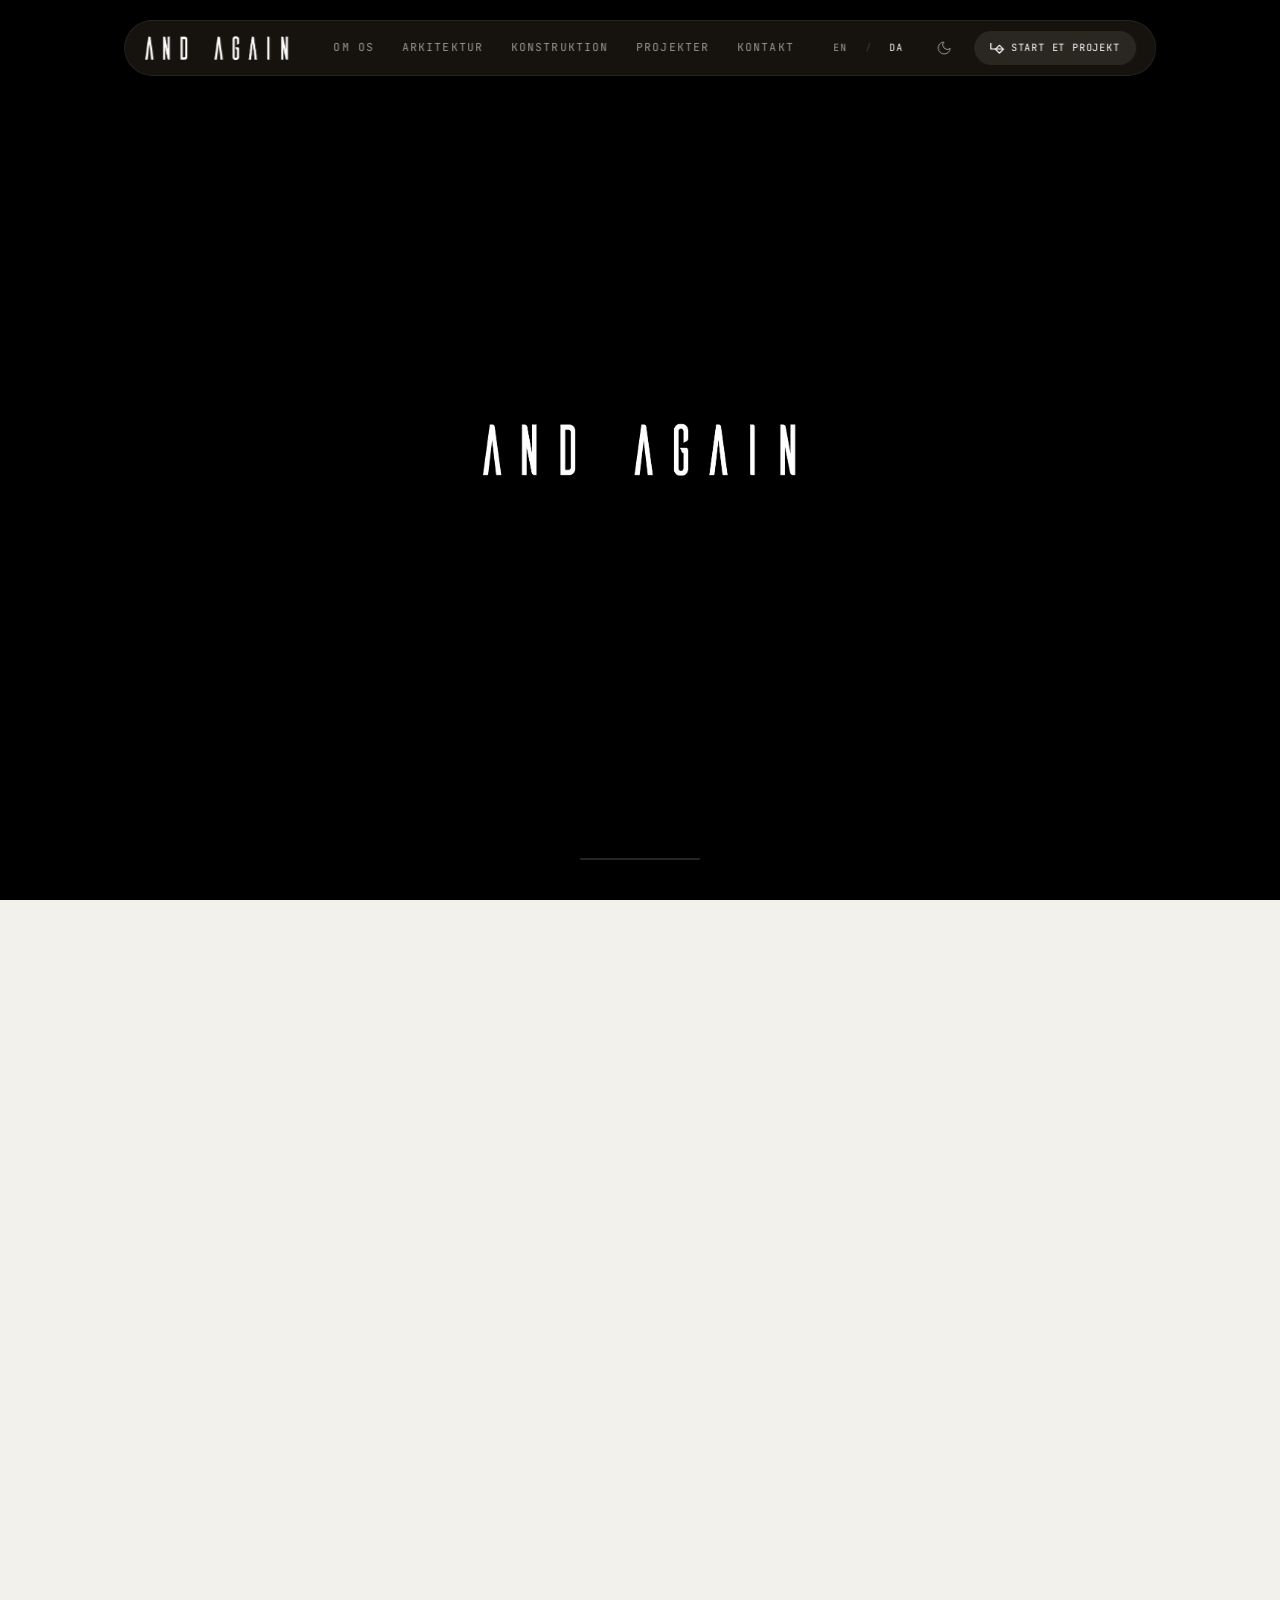
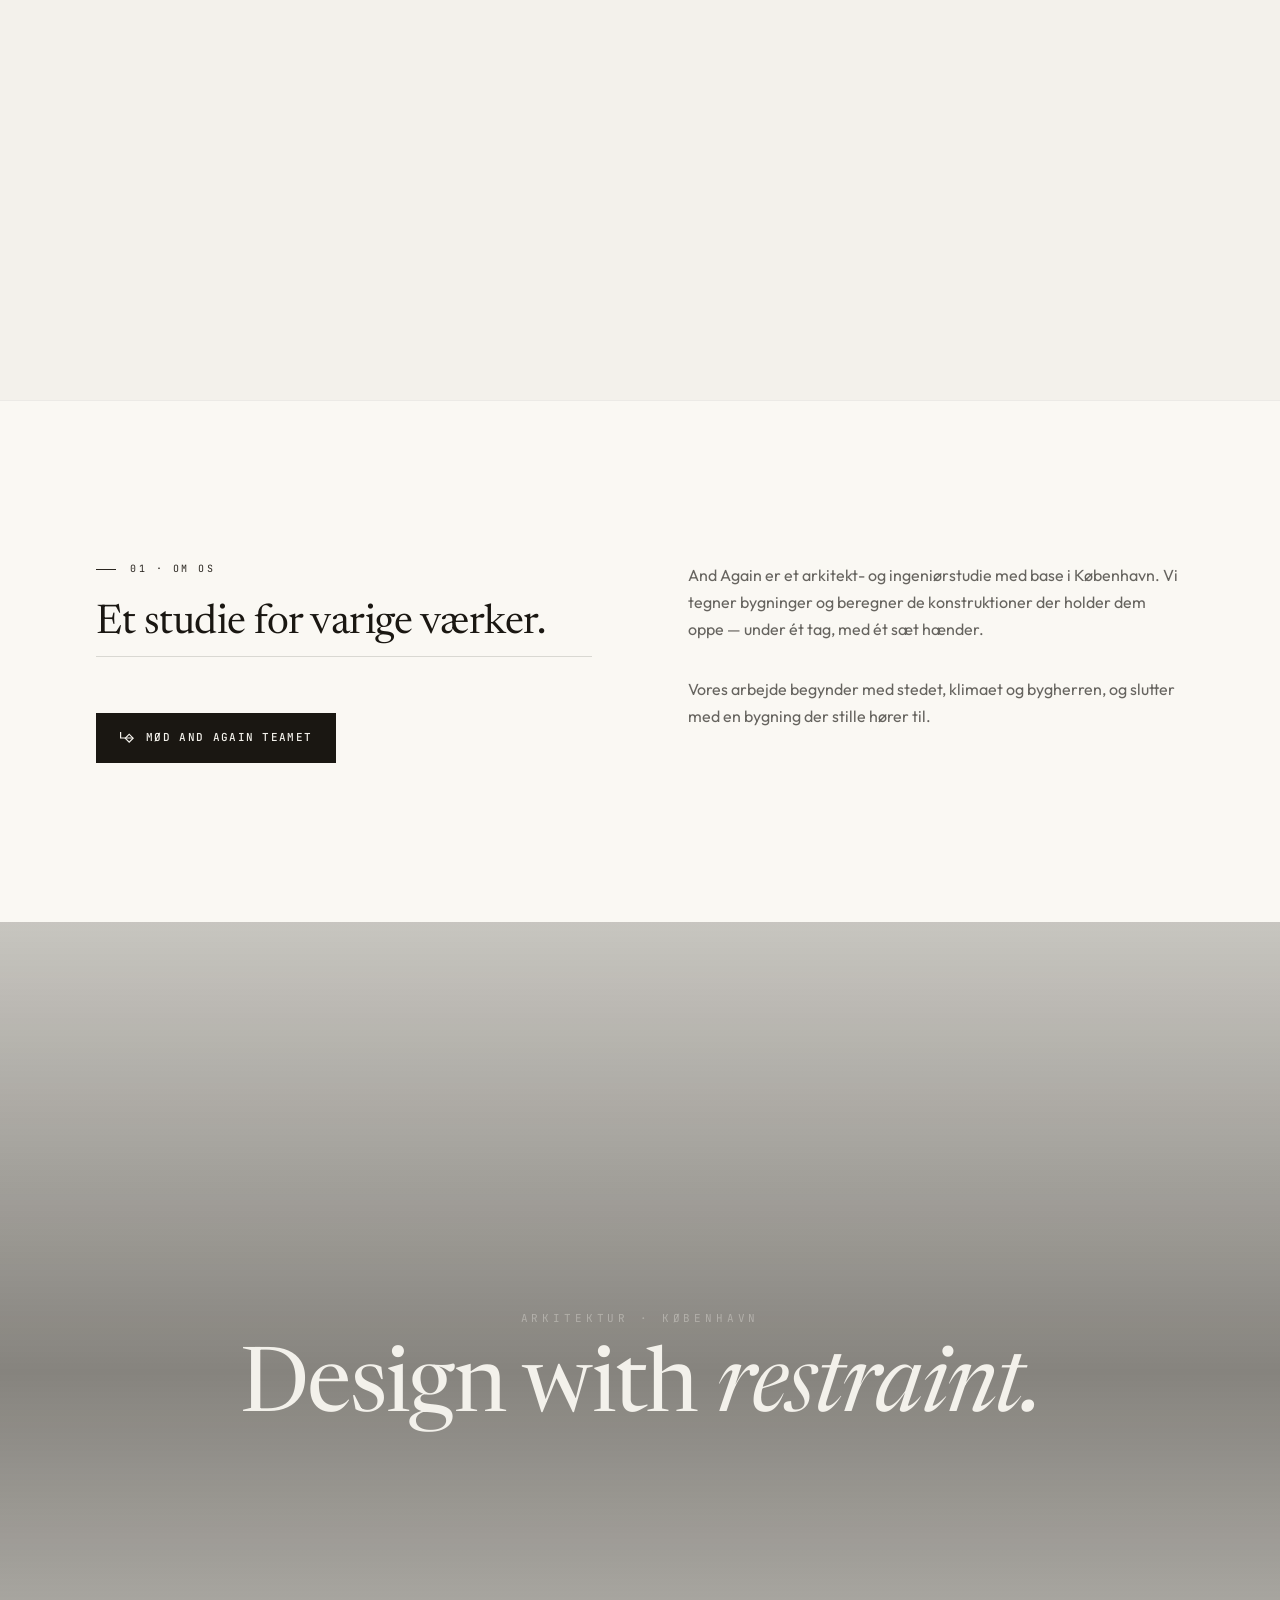
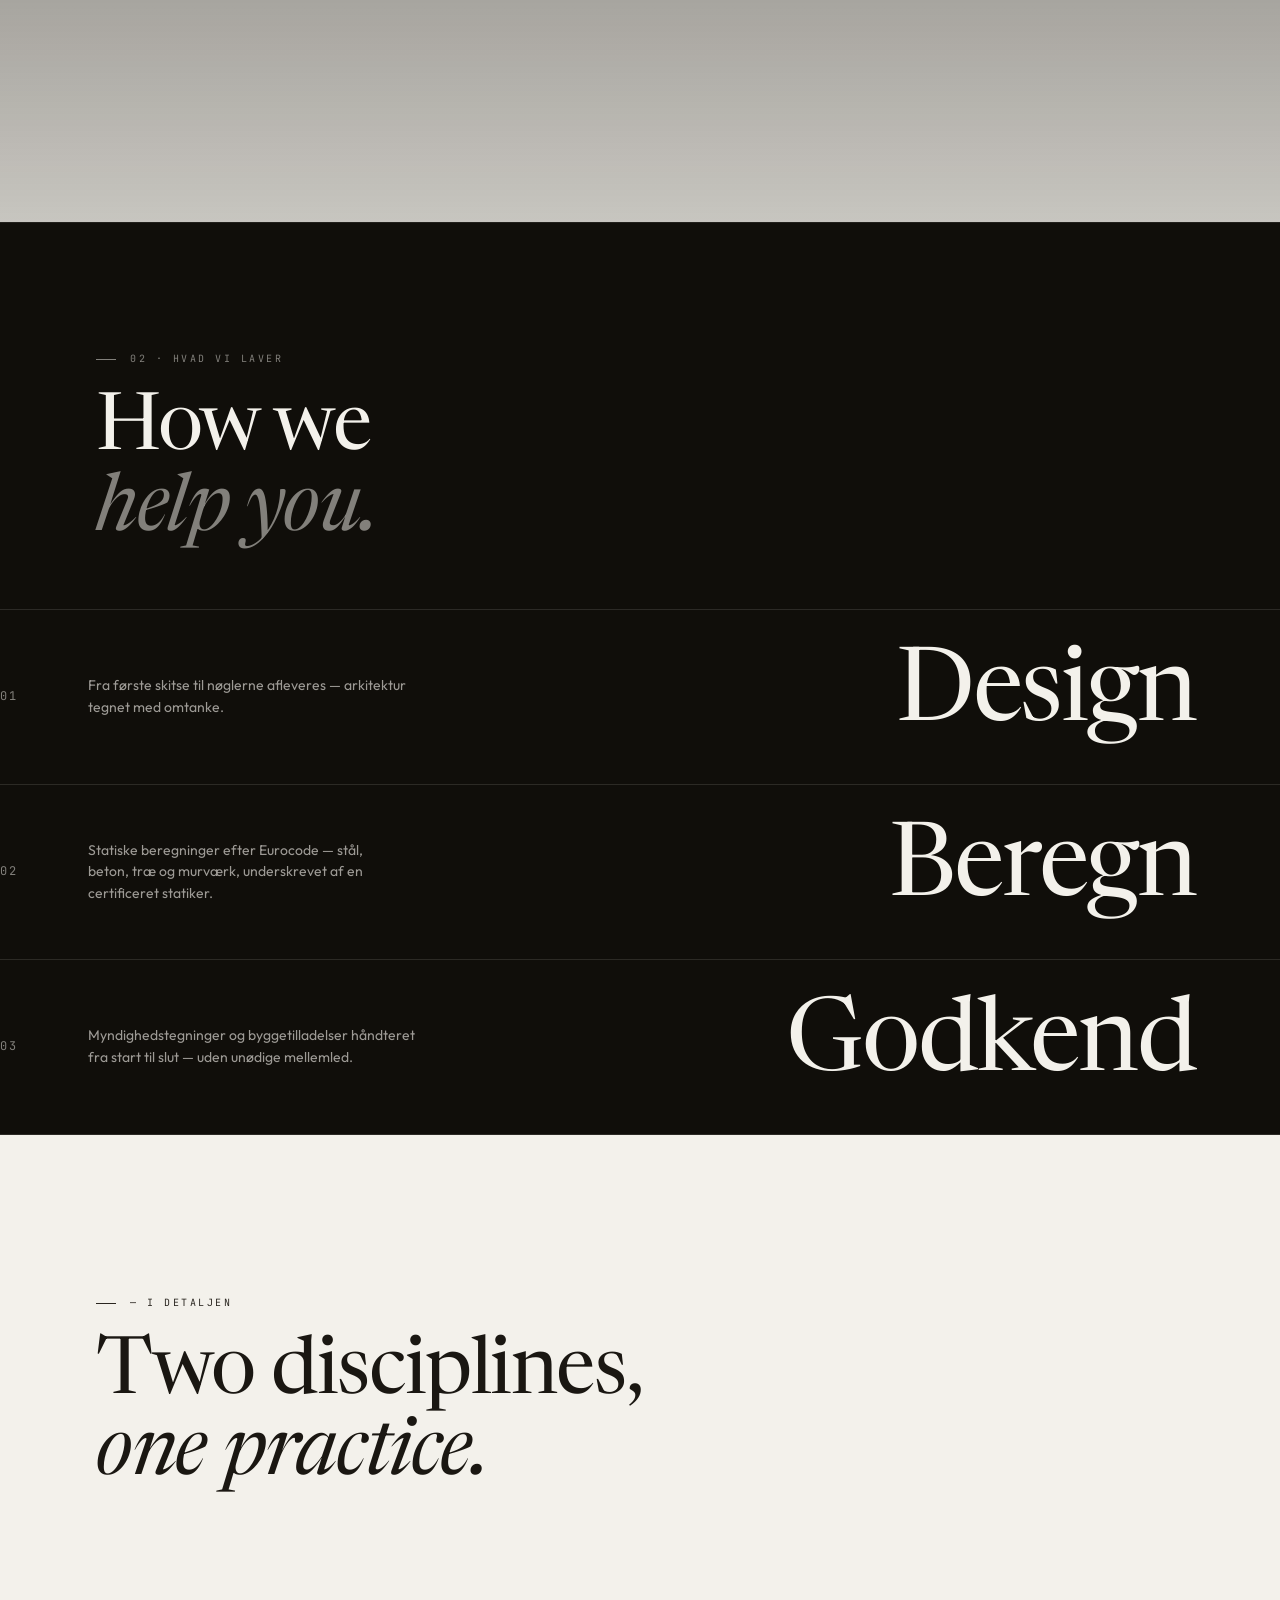
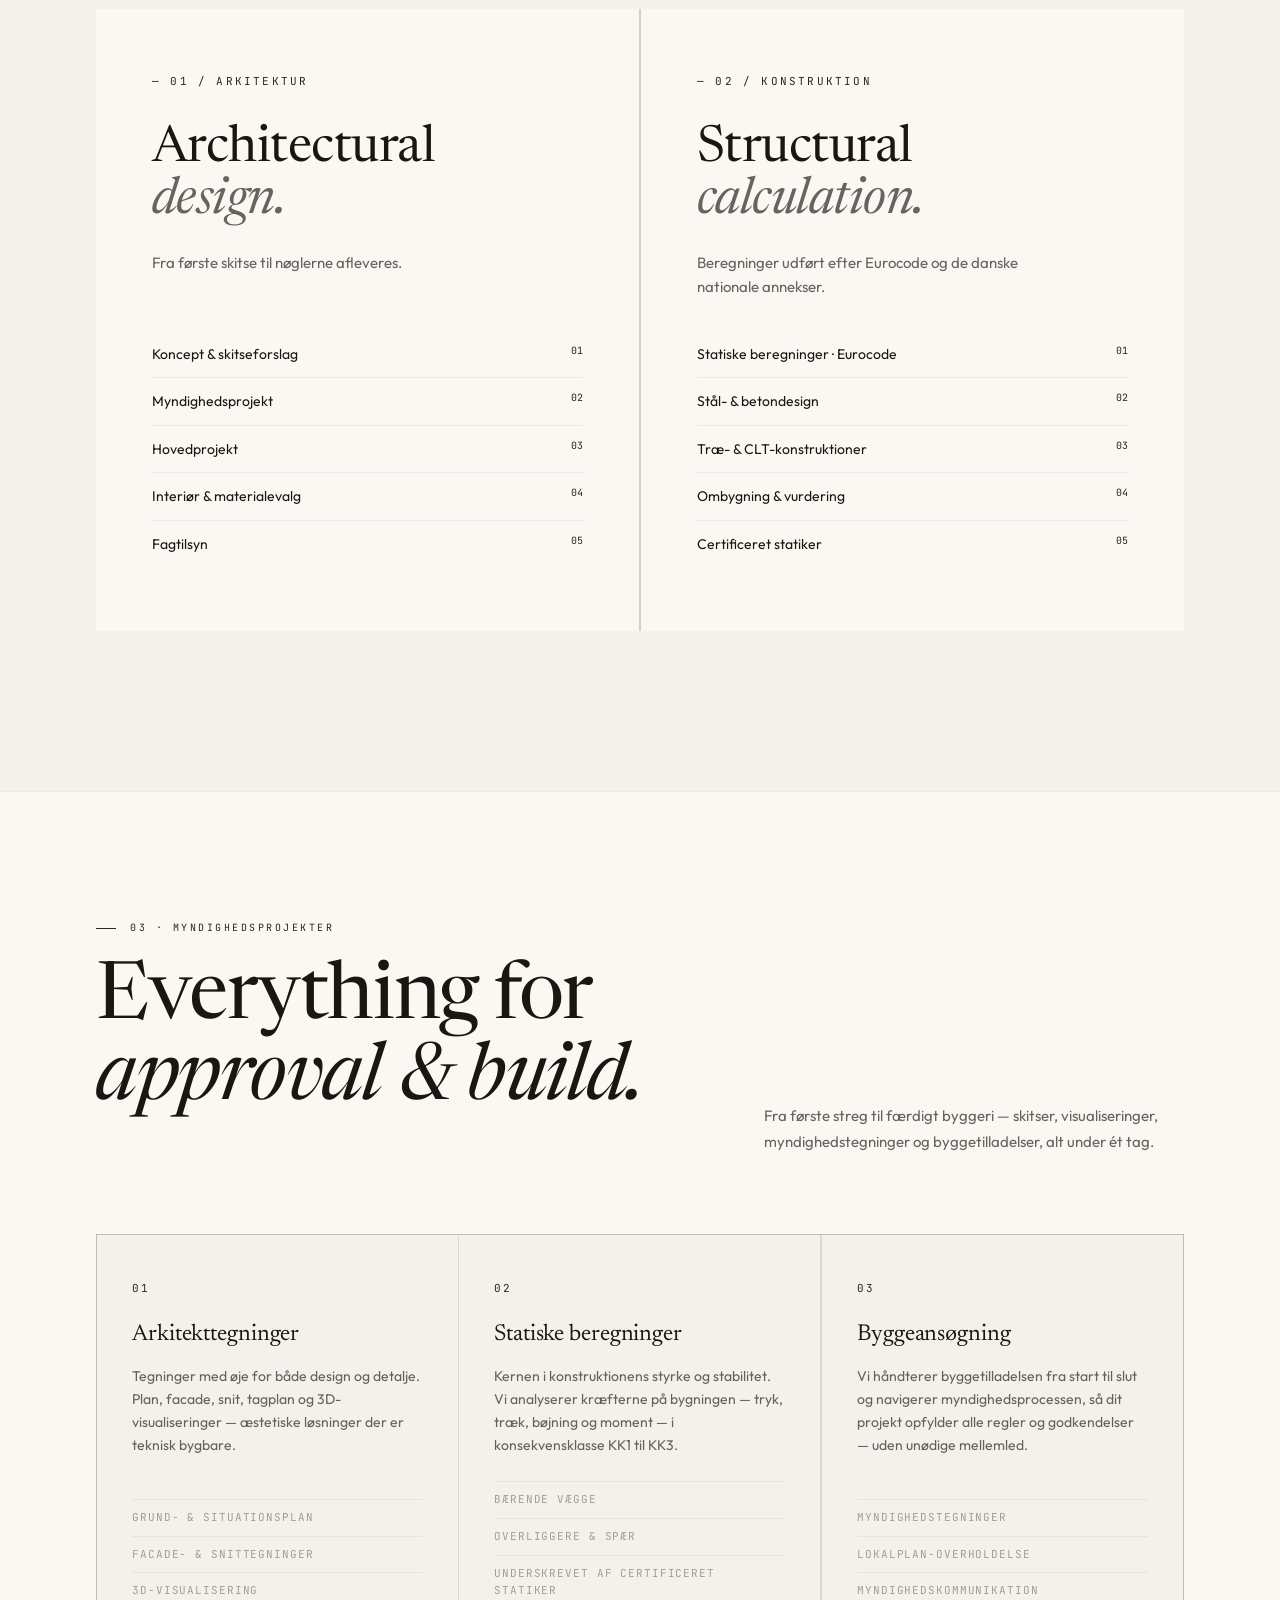
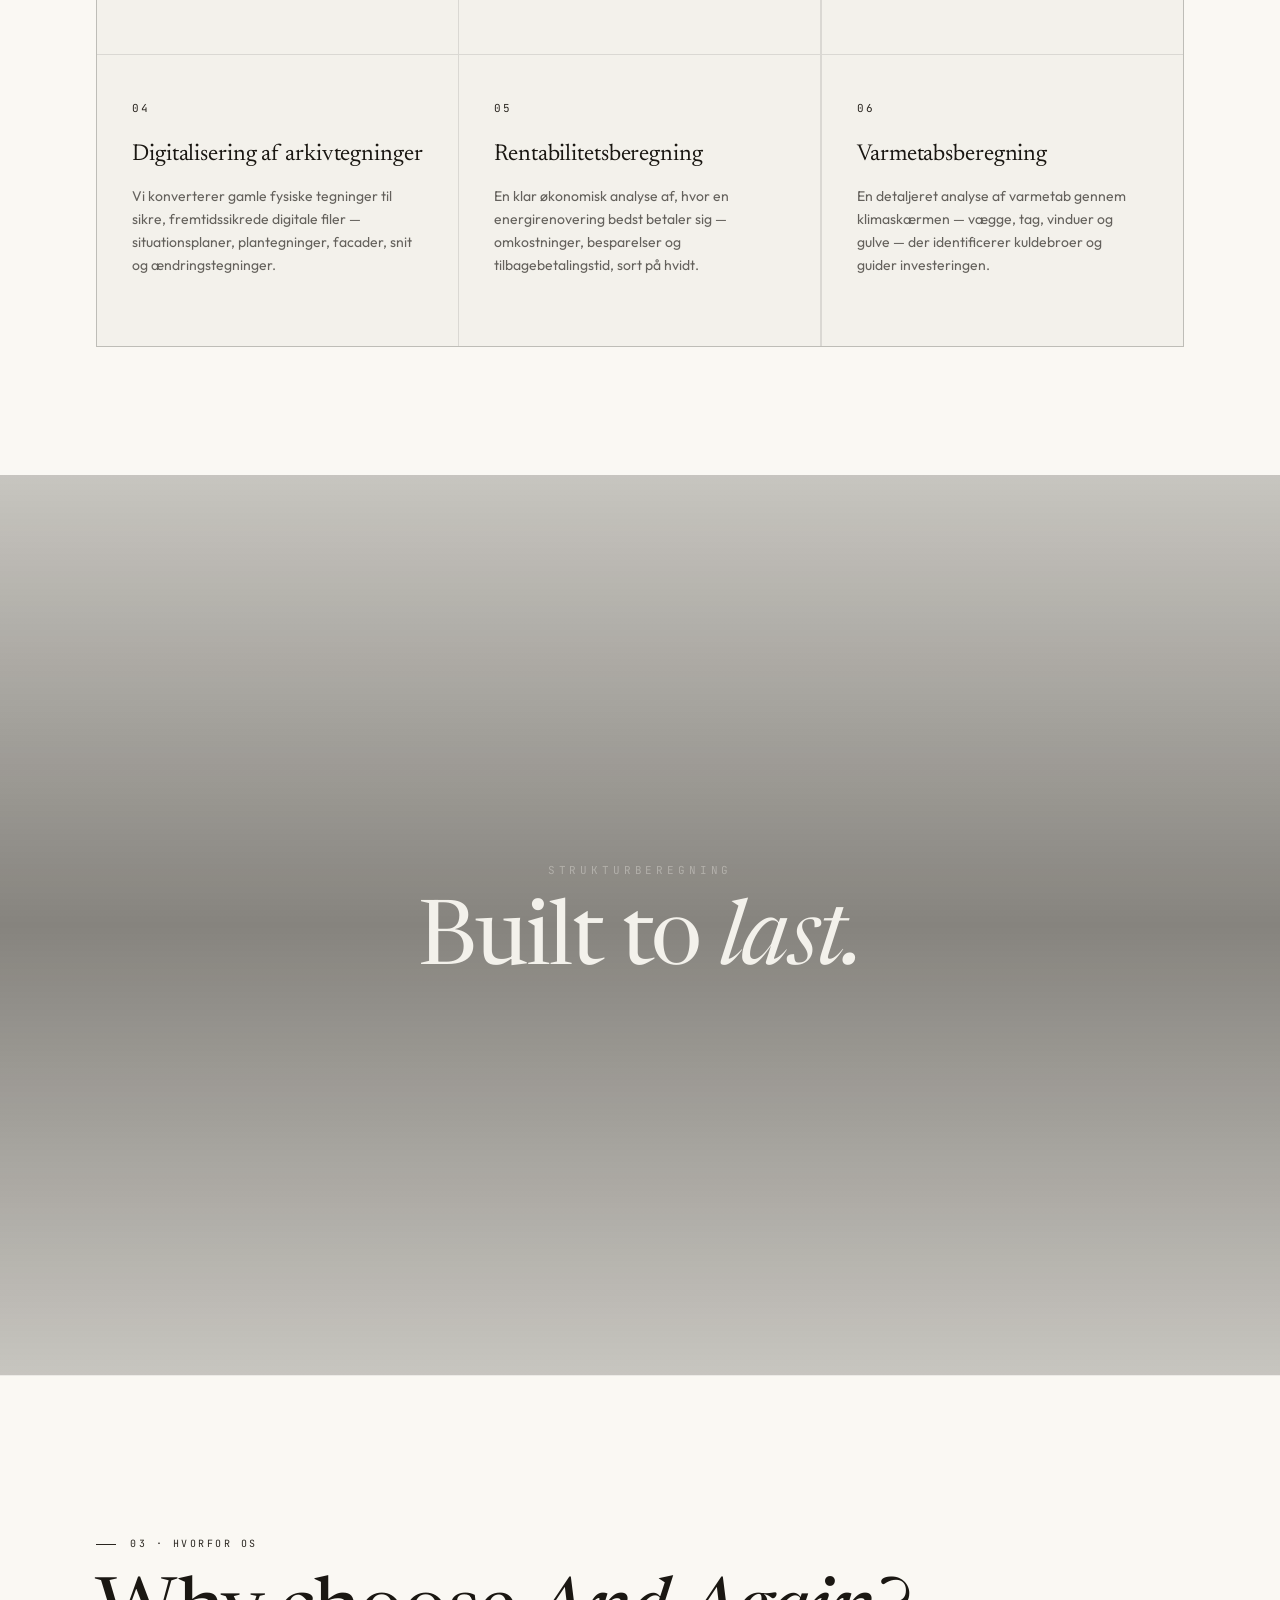
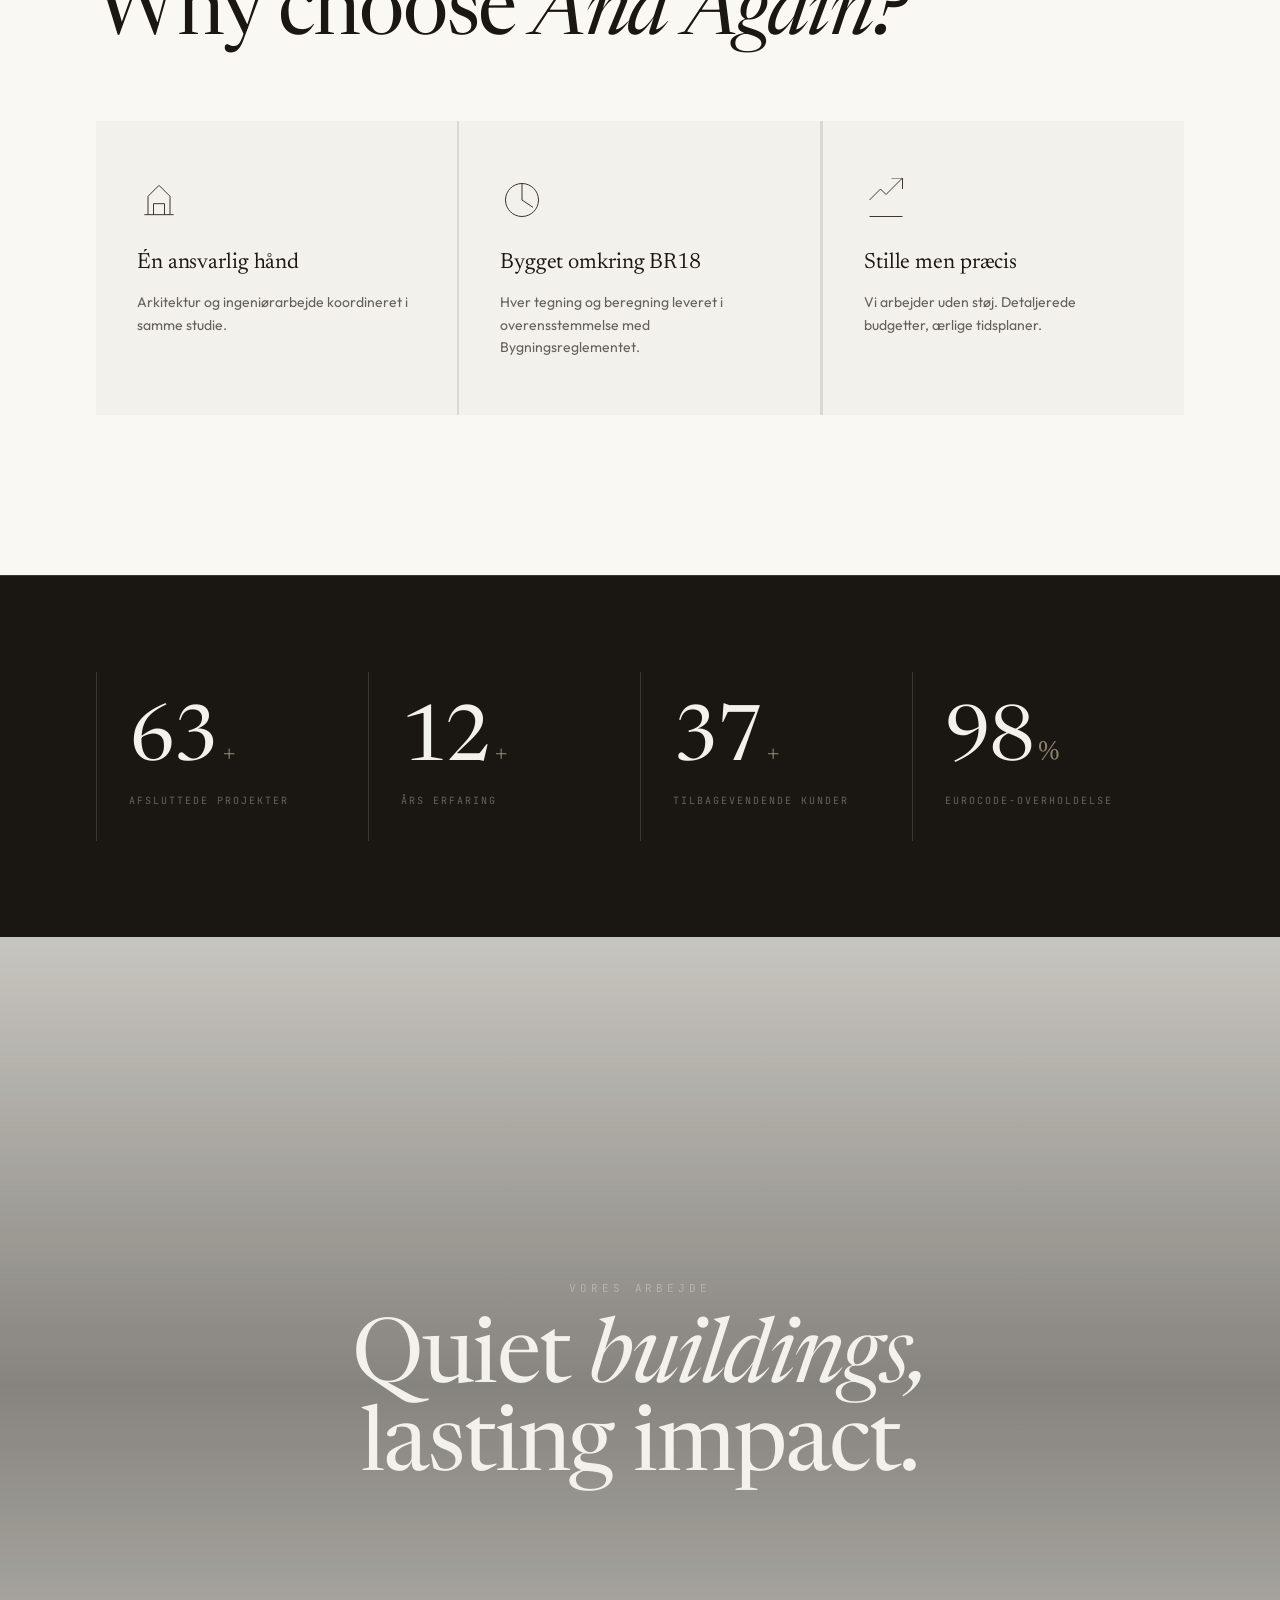
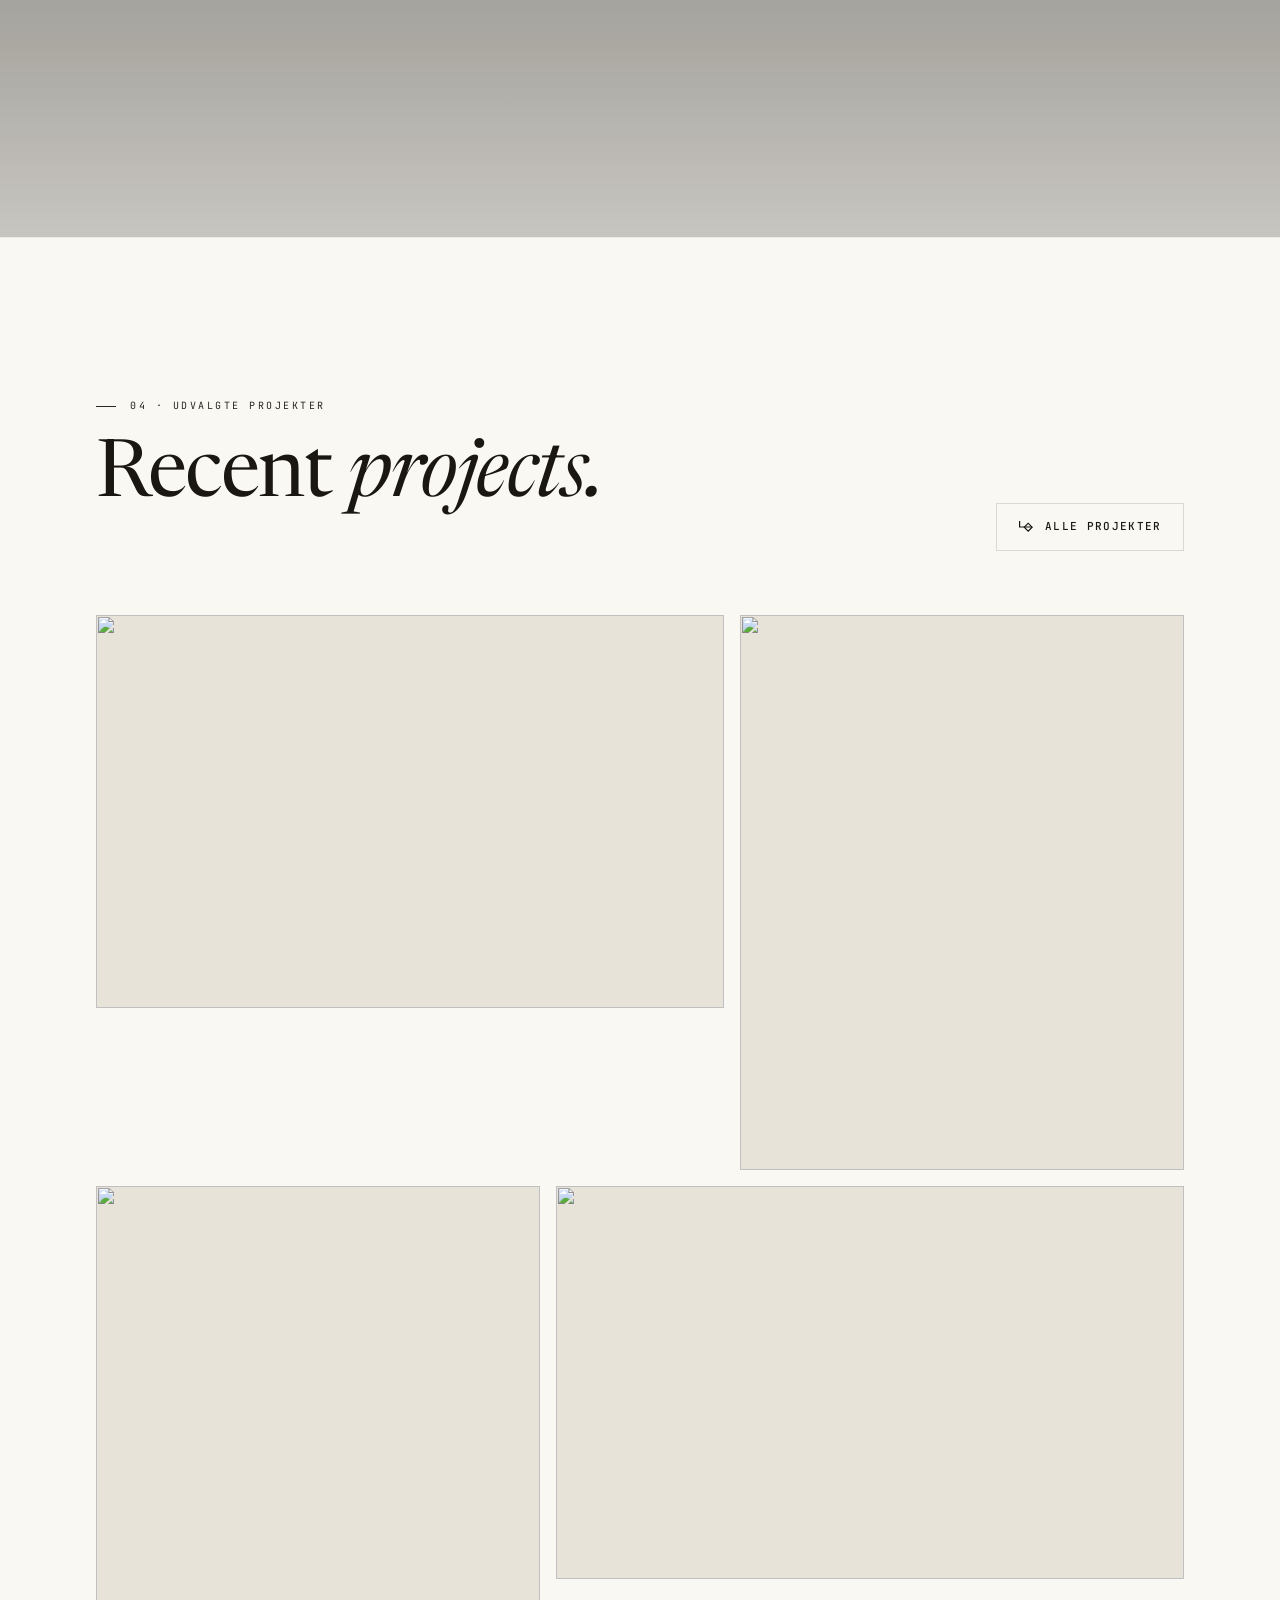
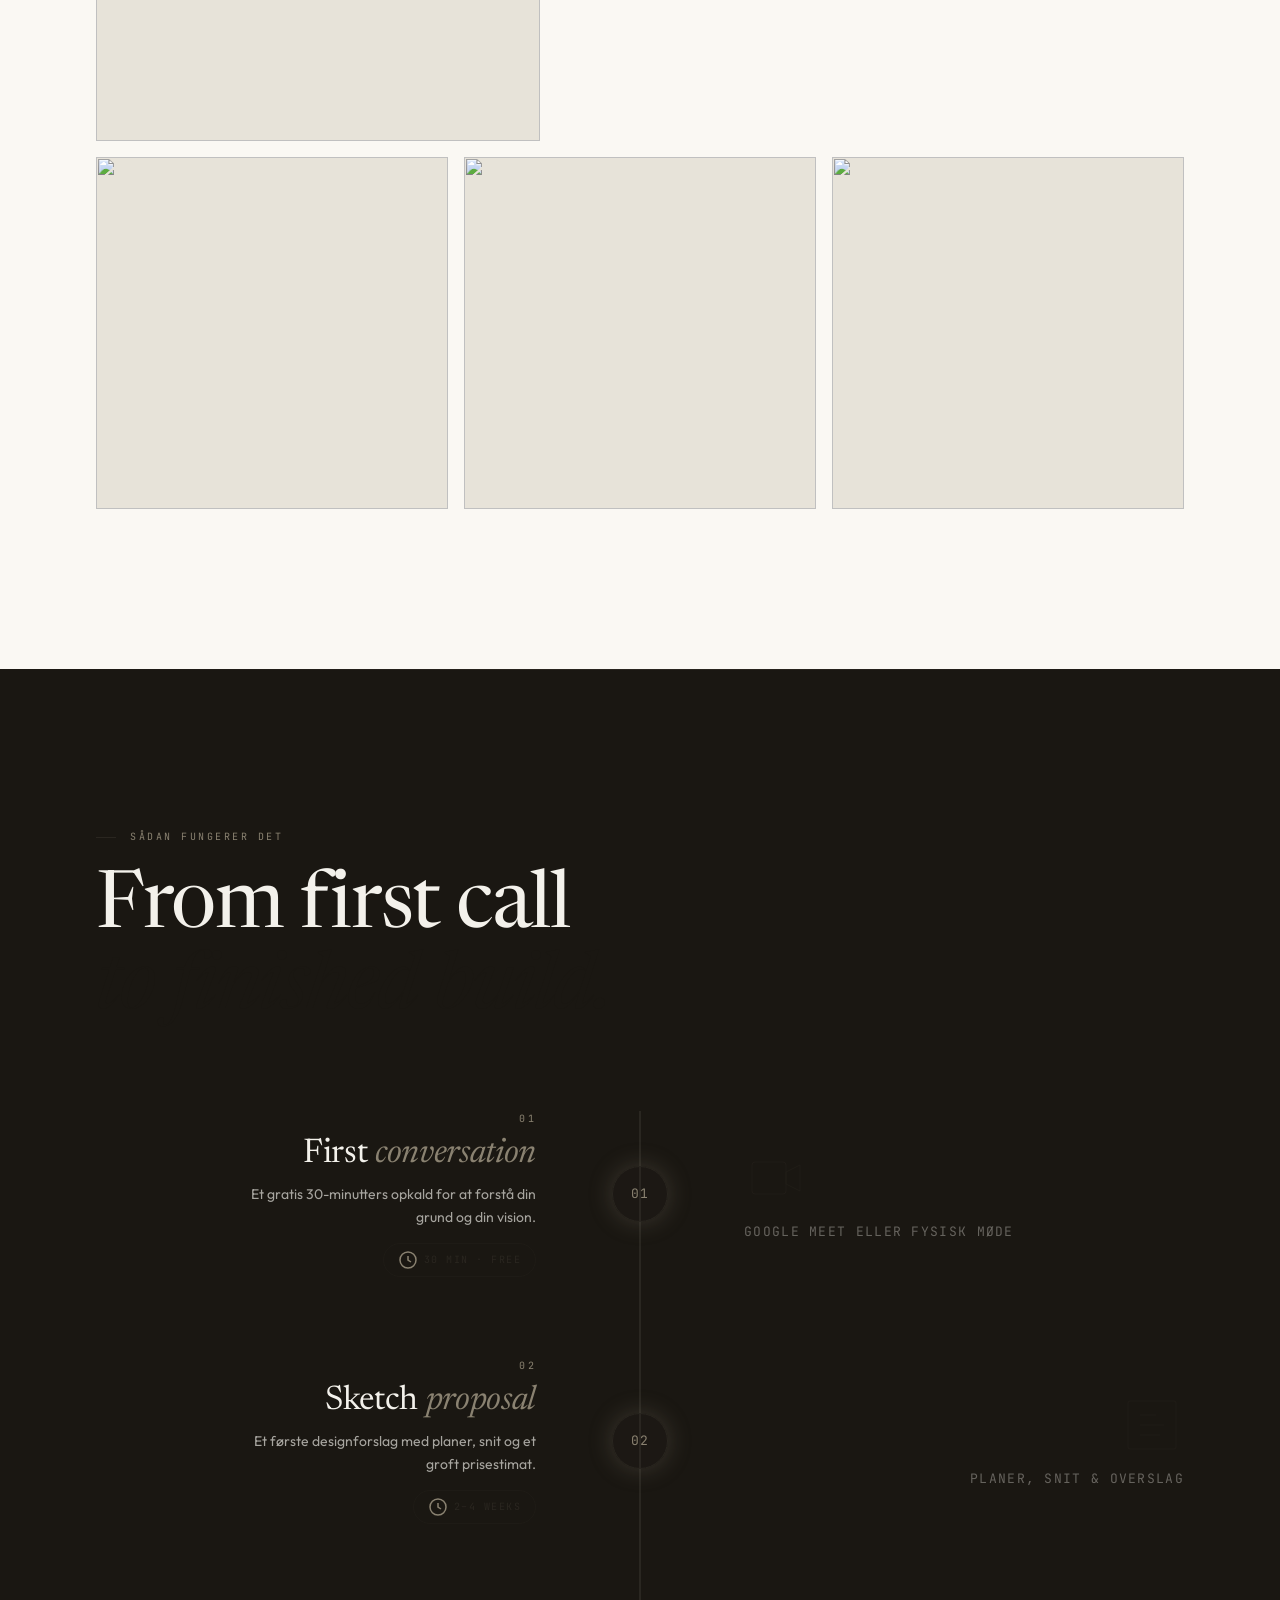
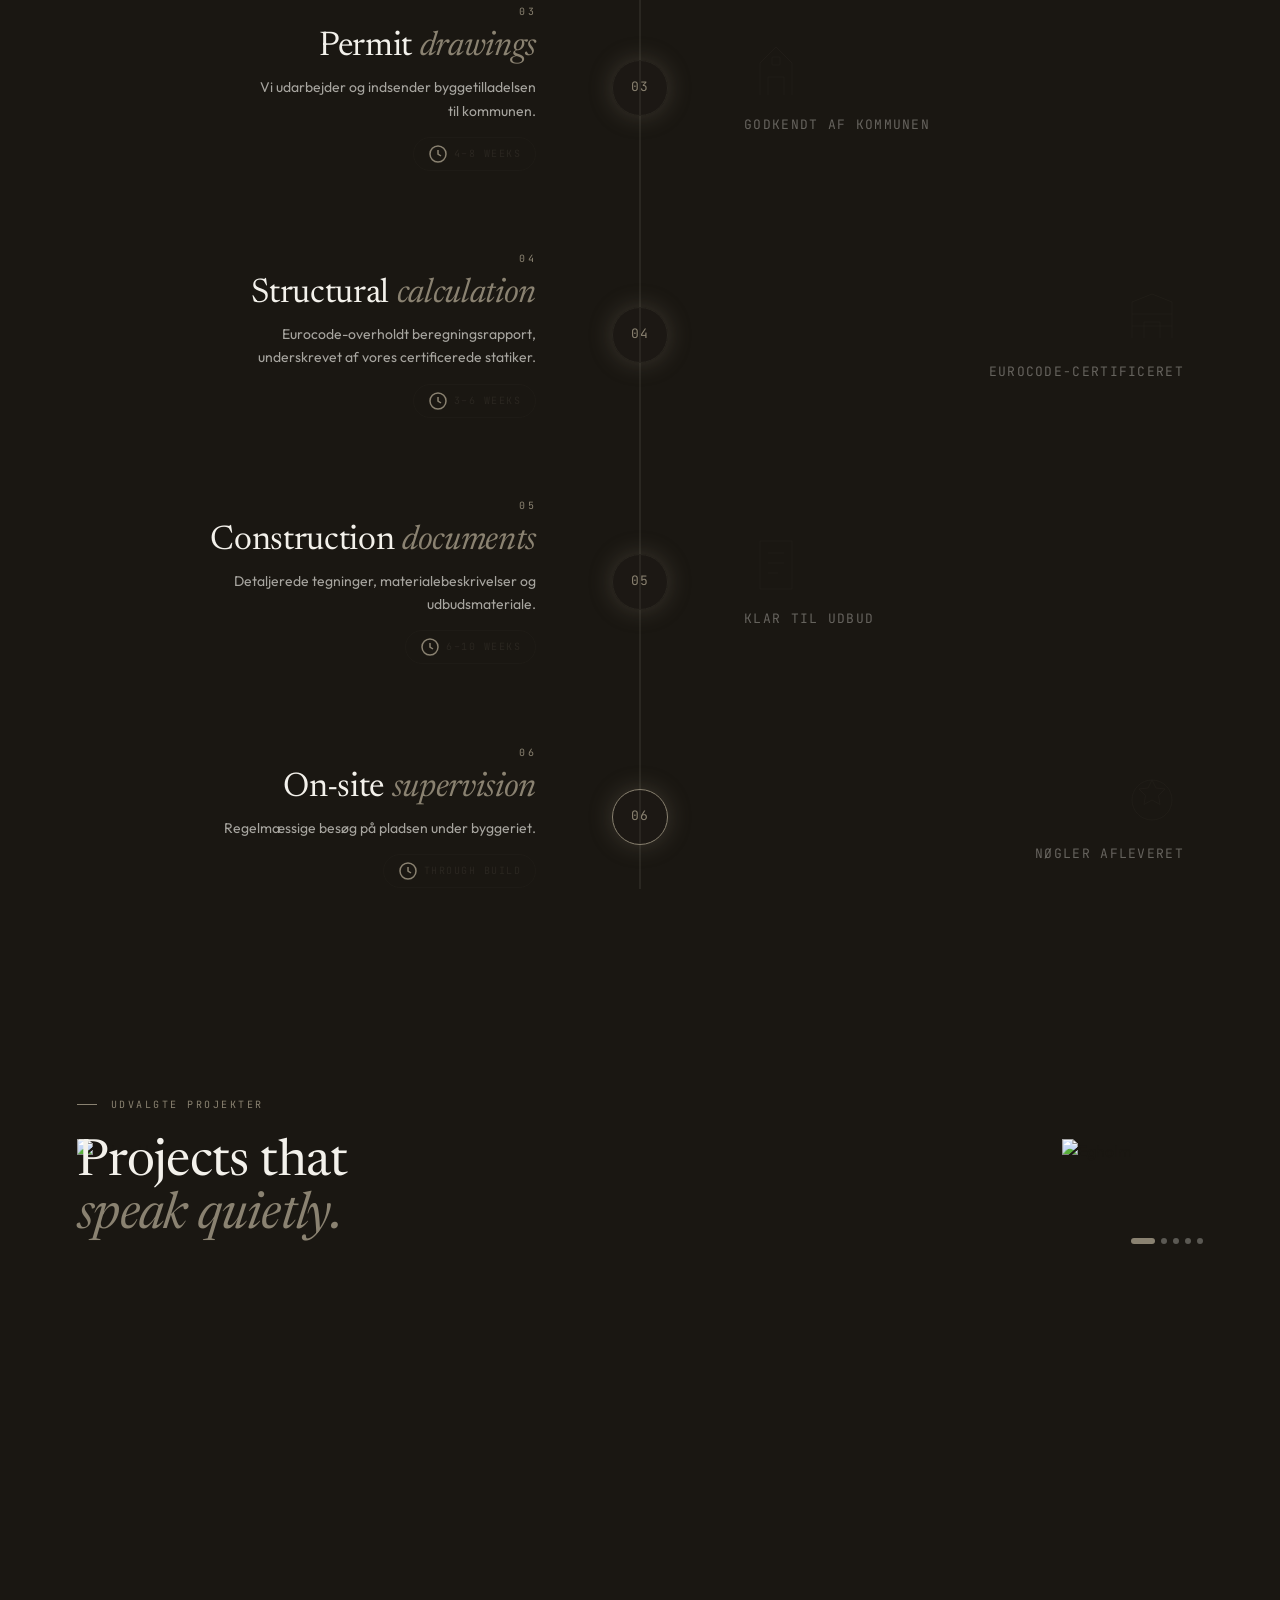
==== index.html @ ea9df0f1 "Accessibility, SEO and mobile fixes - Mobile: header now fits the screen (burger button was off-scre" ====
<!DOCTYPE html>
<html lang="da" data-lang="da">
<head>
<meta charset="UTF-8">
<meta name="viewport" content="width=device-width, initial-scale=1.0">
<title>And Again Konstruktion · Arkitektur & Strukturberegning</title>
<link rel="icon" type="image/svg+xml" href="data:image/svg+xml,%3Csvg xmlns='http://www.w3.org/2000/svg' viewBox='0 0 64 64'%3E%3Crect width='64' height='64' rx='14' fill='%23100E0A'/%3E%3Cpath d='M19 49L32 14l13 35' fill='none' stroke='%23F3F1EB' stroke-width='5.5' stroke-linecap='square' stroke-linejoin='miter'/%3E%3C/svg%3E">
<meta name="description" content="Arkitektur og strukturberegning i ét studie i København. Skitseforslag, myndighedsprojekt, statik efter Eurocode og fagtilsyn — ét studie, ét sæt hænder.">
<meta property="og:type" content="website">
<meta property="og:locale" content="da_DK">
<meta property="og:site_name" content="And Again Konstruktion">
<meta property="og:title" content="And Again Konstruktion · Arkitektur &amp; Strukturberegning">
<meta property="og:description" content="Arkitektur og strukturberegning i ét studie i København. Skitseforslag, myndighedsprojekt, statik efter Eurocode og fagtilsyn — ét studie, ét sæt hænder.">
<meta property="og:url" content="https://andagainconstruction.com/">
<link rel="canonical" href="https://andagainconstruction.com/">
<link rel="preconnect" href="https://fonts.googleapis.com">
<link rel="preconnect" href="https://fonts.gstatic.com" crossorigin>
<link href="https://fonts.googleapis.com/css2?family=Outfit:wght@100;200;300;400;500;600;700;800;900&family=Newsreader:ital,opsz,wght@0,6..72,300;0,6..72,400;0,6..72,500;1,6..72,300;1,6..72,400&family=JetBrains+Mono:wght@400;500&display=swap" rel="stylesheet">
<link rel="stylesheet" href="shared.css">
</head>
<body>
<a href="#main" class="skip-link" data-en="Skip to content" data-da="Spring til indhold">Spring til indhold</a>

<!-- Scroll progress -->
<div class="scroll-progress" id="scrollProgress"></div>

<!-- Intro loader -->
<div class="intro" id="intro">
  <div class="intro-logo">
    <img src="last.png" alt="And Again Konstruktion">
  </div>
  <div class="intro-bar"></div>
  <div class="intro-label" data-en="Loading studio" data-da="Indlæser studio">Loading studio</div>
</div>

<!-- Header — fluid.glass style -->
<header class="header" id="header">
  <a href="#" class="header-logo">
    <img src="last.png" alt="And Again Konstruktion" class="logo-img logo-full">
    <svg class="logo-icon" viewBox="0 0 40 46" fill="none" xmlns="http://www.w3.org/2000/svg" style="display:none;height:22px;width:auto;">
      <path d="M20 1L38 11.5V34.5L20 45L2 34.5V11.5L20 1Z" stroke="currentColor" stroke-width="2" fill="none"/>
      <path d="M20 10L30 15.5V26.5L20 32L10 26.5V15.5L20 10Z" stroke="currentColor" stroke-width="1.5" fill="none"/>
    </svg>
  </a>
  <span class="header-section-name" id="headerSectionName" data-en="Home" data-da="Hjem">Hjem</span>
  <nav>
    <ul class="header-nav">
      <li><a href="#about" data-en="About" data-da="Om os">About</a></li>
      <li><a href="arkitektur.html" data-en="Architecture" data-da="Arkitektur">Arkitektur</a></li>
      <li><a href="konstruktion.html" data-en="Engineering" data-da="Konstruktion">Konstruktion</a></li>
      <li><a href="#portfolio" data-en="Projects" data-da="Projekter">Projects</a></li>
      <li><a href="#contact" data-en="Contact" data-da="Kontakt">Contact</a></li>
    </ul>
  </nav>
  <div class="header-actions">
    <div style="display:flex;gap:4px;align-items:center">
      <button class="lang-btn btn-icon" data-lang-btn="en" style="font-family:var(--mono);font-size:10px;letter-spacing:0.1em;opacity:0.6;width:auto;padding:0 8px;height:44px;border-radius:100px;color:inherit;">EN</button>
      <span style="opacity:0.2;font-size:11px;">/</span>
      <button class="lang-btn btn-icon active" data-lang-btn="da" style="font-family:var(--mono);font-size:10px;letter-spacing:0.1em;opacity:1;width:auto;padding:0 8px;height:44px;border-radius:100px;color:inherit;">DA</button>
    </div>
    <button class="btn-icon theme-toggle" id="themeToggle" aria-label="Toggle dark mode">
      <svg class="icon-moon" viewBox="0 0 24 24"><path d="M21 12.79A9 9 0 1111.21 3 7 7 0 0021 12.79z"/></svg>
      <svg class="icon-sun" viewBox="0 0 24 24"><circle cx="12" cy="12" r="5"/><line x1="12" y1="1" x2="12" y2="3"/><line x1="12" y1="21" x2="12" y2="23"/><line x1="4.22" y1="4.22" x2="5.64" y2="5.64"/><line x1="18.36" y1="18.36" x2="19.78" y2="19.78"/><line x1="1" y1="12" x2="3" y2="12"/><line x1="21" y1="12" x2="23" y2="12"/><line x1="4.22" y1="19.78" x2="5.64" y2="18.36"/><line x1="18.36" y1="5.64" x2="19.78" y2="4.22"/></svg>
    </button>
    <a href="#" class="header-cta open-modal open-tidycal-btn">
      <svg viewBox="0 0 14 11" fill="none" width="14" height="11"><path d="M0.6 0V6H13.1" stroke="currentColor" stroke-width="1.2"/><rect x="9.19" y="2.23" width="5.56" height="5.56" transform="rotate(45 9.19 2.23)" stroke="currentColor" stroke-width="1.2"/></svg>
      <span data-en="Create a project" data-da="Start et projekt">Start et projekt</span>
    </a>
    <button class="burger" id="burger" aria-label="Menu">
      <span></span><span></span><span></span>
    </button>
  </div>
</header>

<!-- Menu overlay -->
<div class="menu-overlay" id="menuOverlay">
  <div class="menu-overlay-label" data-en="Menu" data-da="Menu">Menu</div>
  <nav>
    <ul class="menu-nav">
      <li class="menu-nav-item"><a href="#about"><span class="text-default" data-en="About" data-da="Om os">Om os</span><span class="text-hover" data-en="About" data-da="Om os">Om os</span></a></li>
      <li class="menu-nav-item"><a href="arkitektur.html"><span class="text-default" data-en="Architecture" data-da="Arkitektur">Arkitektur</span><span class="text-hover" data-en="Architecture" data-da="Arkitektur">Arkitektur</span></a></li>
      <li class="menu-nav-item"><a href="konstruktion.html"><span class="text-default" data-en="Engineering" data-da="Konstruktion">Konstruktion</span><span class="text-hover" data-en="Engineering" data-da="Konstruktion">Konstruktion</span></a></li>
      <li class="menu-nav-item"><a href="#portfolio"><span class="text-default" data-en="Projects" data-da="Projekter">Projekter</span><span class="text-hover" data-en="Projects" data-da="Projekter">Projekter</span></a></li>
      <li class="menu-nav-item"><a href="#process"><span class="text-default" data-en="Process" data-da="Proces">Proces</span><span class="text-hover" data-en="Process" data-da="Proces">Proces</span></a></li>
      <li class="menu-nav-item"><a href="#contact"><span class="text-default" data-en="Contact" data-da="Kontakt">Kontakt</span><span class="text-hover" data-en="Contact" data-da="Kontakt">Kontakt</span></a></li>
    </ul>
  </nav>
  <div class="menu-footer">
    <div class="menu-footer-col">
      <a href="#portfolio" data-en="Portfolio" data-da="Projekter">Projekter</a>
      <a href="#contact" data-en="Contact" data-da="Kontakt">Kontakt</a>
    </div>
    <div class="menu-footer-col" style="text-align:right">
      <a href="tel:+4500000000">+45 00 00 00 00</a>
      <a href="mailto:info@andagain.dk">info@andagain.dk</a>
    </div>
  </div>
  <a href="#contact" class="menu-cta" id="menuClose" onclick="document.getElementById('menuOverlay').classList.remove('open');document.getElementById('burger').classList.remove('open');document.body.style.overflow='';">
    <svg viewBox="0 0 14 11" fill="none" width="14" height="11"><path d="M0.6 0V6H13.1" stroke="currentColor" stroke-width="1.2"/><rect x="9.19" y="2.23" width="5.56" height="5.56" transform="rotate(45 9.19 2.23)" stroke="currentColor" stroke-width="1.2"/></svg>
    <span data-en="Book a free consultation" data-da="Book en gratis samtale">Book en gratis samtale</span>
  </a>
</div>

<main id="main" tabindex="-1">

<!-- ════════════════════════════════════════
     SCROLL VIDEO (top)
════════════════════════════════════════ -->
<section class="scroll-video-section">
  <div class="scroll-video-sticky">
    <video class="scroll-video-el" muted playsinline preload="auto">
      <source src="hero-1080.mp4" type="video/mp4">
    </video>
    <div class="scroll-video-grain"></div>
    <div class="scroll-video-vignette"></div>
    <div class="scroll-video-fog"></div>
    <div class="scroll-video-logo-wrap">
      <img src="last.png" alt="And Again Konstruktion" class="scroll-video-logo">
    </div>
    <div class="scroll-video-bar"><div class="scroll-video-bar-fill"></div></div>
  </div>
</section>


<!-- ════════════════════════════════════════
     ABOUT
════════════════════════════════════════ -->
<section class="text-cta section" id="about">
  <div class="wrap">
    <div class="text-cta-inner">
      <div class="text-cta-left">
        <div class="section-label reveal" data-en="01 · About us" data-da="01 · Om os">01 · About us</div>
        <p class="base-heading reveal d1 open-team" data-en="A studio for enduring work." data-da="Et studie for varige værker." style="cursor:pointer;border-bottom:1px solid var(--line);padding-bottom:8px;transition:border-color 0.3s;" onmouseenter="this.style.borderColor='var(--blue)'" onmouseleave="this.style.borderColor='var(--line)'">A studio for enduring work.</p>
        <button class="btn btn-dark reveal d2 open-team" style="margin-top:8px;">
          <svg viewBox="0 0 14 11" fill="none" width="14" height="11"><path d="M0.6 0V6H13.1" stroke="currentColor" stroke-width="1.2"/><rect x="9.19" y="2.23" width="5.56" height="5.56" transform="rotate(45 9.19 2.23)" stroke="currentColor" stroke-width="1.2"/></svg>
          <span data-en="Meet the And Again team" data-da="Mød And Again teamet">Meet the And Again team</span>
        </button>
      </div>
      <div class="text-cta-right">
        <p class="reveal" data-en="And Again is an architecture and engineering practice based in Copenhagen. We design buildings and calculate the structures that hold them up — under one roof, with one set of hands." data-da="And Again er et arkitekt- og ingeniørstudie med base i København. Vi tegner bygninger og beregner de konstruktioner der holder dem oppe — under ét tag, med ét sæt hænder.">And Again is an architecture and engineering practice based in Copenhagen. We design buildings and calculate the structures that hold them up — under one roof, with one set of hands.</p>
        <p class="reveal d1" data-en="Our work begins with the place, the climate and the client, and ends in a building that quietly belongs. We work across single-family houses, residential blocks, refurbishments and small public commissions throughout Denmark." data-da="Vores arbejde begynder med stedet, klimaet og bygherren, og slutter med en bygning der stille hører til.">Our work begins with the place, the climate and the client, and ends in a building that quietly belongs. We work across single-family houses, residential blocks, refurbishments and small public commissions throughout Denmark.</p>
      </div>
    </div>
  </div>
</section>

<!-- ════════════════════════════════════════
     TEAM
════════════════════════════════════════ -->
<section class="team-section section" id="team" style="display:none">
  <div class="wrap">
    <div class="team-intro">
      <div class="section-label reveal">
        <span data-en="The team" data-da="Teamet">The team</span>
      </div>
      <p class="base-heading reveal d1">
        The people behind<br><em>And Again Design.</em>
      </p>
    </div>

    <div class="team-grid">

      <!-- Filali Mohamed -->
      <div class="team-card reveal d1">
        <div class="team-photo">
          <div class="team-photo-placeholder"></div>
          <span class="team-photo-num">01 / 03</span>
        </div>
        <div class="team-info">
          <h3 class="team-name">Filali Mohamed</h3>
          <p class="team-role" data-en="CEO & Owner<br>Architect and Architectural Engineer" data-da="CEO & Ejer<br>Arkitekt og bygningsingeniør">CEO &amp; Ejer<br>Arkitekt og bygningsingeniør</p>
          <span class="team-tag" data-en="Architecture" data-da="Arkitektur">Arkitektur</span>
        </div>
      </div>

      <!-- Daniel Pedersen -->
      <div class="team-card reveal d2">
        <div class="team-photo">
          <div class="team-photo-placeholder"></div>
          <span class="team-photo-num">02 / 03</span>
        </div>
        <div class="team-info">
          <h3 class="team-name">Daniel Pedersen</h3>
          <p class="team-role" data-en="Builder Contractor<br>& Sales" data-da="Byggeentreprenør<br>& Salg">Byggeentreprenør<br>&amp; Salg</p>
          <span class="team-tag" data-en="Construction" data-da="Byggeri">Byggeri</span>
        </div>
      </div>

      <!-- Nicklas Pedersen -->
      <div class="team-card reveal d3">
        <div class="team-photo">
          <div class="team-photo-placeholder"></div>
          <span class="team-photo-num">03 / 03</span>
        </div>
        <div class="team-info">
          <h3 class="team-name">Nicklas Pedersen</h3>
          <p class="team-role" data-en="Marketing" data-da="Marketing">Marketing</p>
          <span class="team-tag" data-en="Brand & Growth" data-da="Brand & Vækst">Brand &amp; Vækst</span>
        </div>
      </div>

    </div>
  </div>
</section>


<!-- PHOTO BREAK 1 -->
<div class="photo-break" data-parallax>
  <div class="photo-break-img" style="background-image:url('https://images.unsplash.com/photo-1545324418-cc1a3fa10c00?w=2400&q=90')"></div>
  <div class="photo-break-overlay"></div>
  <div class="photo-break-label">
    <span data-en="Architecture · Copenhagen" data-da="Arkitektur · København">Architecture · Copenhagen</span>
    <h3>Design with <em>restraint.</em></h3>
  </div>
</div>

<!-- ════════════════════════════════════════
     BIG WORDS — how we help (hover image reveal)
════════════════════════════════════════ -->
<section class="bigwords-section" id="do">
  <div class="wrap">
    <div class="bigwords-head">
      <div class="section-label reveal" data-en="02 · What we do" data-da="02 · Hvad vi laver">02 · What we do</div>
      <h2 class="section-title reveal d1">How we<br><em>help you.</em></h2>
    </div>
  </div>
  <div class="bigwords-list">

    <a href="arkitektur.html" class="bigword-row reveal">
      <div class="bigword-img" style="background-image:url('https://images.unsplash.com/photo-1600585154340-be6161a56a0c?w=1600&q=80')"></div>
      <div class="wrap bigword-inner">
        <span class="bigword-num">01</span>
        <p class="bigword-desc" data-en="From the first sketch to the keys handed over — architecture drawn with restraint and a deep care for how a building feels." data-da="Fra første skitse til nøglerne afleveres — arkitektur tegnet med omtanke.">From the first sketch to the keys handed over — architecture drawn with restraint and a deep care for how a building feels.</p>
        <h3 class="bigword-word" data-en="Design" data-da="Design">Design</h3>
        <span class="bigword-arrow"><svg viewBox="0 0 24 24" fill="none"><path d="M4 12h16M13 5l7 7-7 7" stroke="currentColor" stroke-width="1.5"/></svg></span>
      </div>
    </a>

    <a href="konstruktion.html" class="bigword-row reveal">
      <div class="bigword-img" style="background-image:url('https://images.unsplash.com/photo-1503387762-592deb58ef4e?w=1600&q=80')"></div>
      <div class="wrap bigword-inner">
        <span class="bigword-num">02</span>
        <p class="bigword-desc" data-en="Structural calculations to Eurocode and the Danish annexes — steel, concrete, timber and masonry, signed by a certified engineer." data-da="Statiske beregninger efter Eurocode — stål, beton, træ og murværk, underskrevet af en certificeret statiker.">Structural calculations to Eurocode and the Danish annexes — steel, concrete, timber and masonry, signed by a certified engineer.</p>
        <h3 class="bigword-word" data-en="Calculate" data-da="Beregn">Beregn</h3>
        <span class="bigword-arrow"><svg viewBox="0 0 24 24" fill="none"><path d="M4 12h16M13 5l7 7-7 7" stroke="currentColor" stroke-width="1.5"/></svg></span>
      </div>
    </a>

    <a href="#capabilities" class="bigword-row reveal">
      <div class="bigword-img" style="background-image:url('https://images.unsplash.com/photo-1581094794329-c8112a89af12?w=1600&q=80')"></div>
      <div class="wrap bigword-inner">
        <span class="bigword-num">03</span>
        <p class="bigword-desc" data-en="Authority drawings and building permits handled end to end, through the municipal process — no unnecessary middlemen." data-da="Myndighedstegninger og byggetilladelser håndteret fra start til slut — uden unødige mellemled.">Authority drawings and building permits handled end to end, through the municipal process — no unnecessary middlemen.</p>
        <h3 class="bigword-word" data-en="Approve" data-da="Godkend">Godkend</h3>
        <span class="bigword-arrow"><svg viewBox="0 0 24 24" fill="none"><path d="M4 12h16M13 5l7 7-7 7" stroke="currentColor" stroke-width="1.5"/></svg></span>
      </div>
    </a>

  </div>
</section>

<!-- ════════════════════════════════════════
     SERVICES
════════════════════════════════════════ -->
<section class="services-section section" id="services">
  <div class="wrap">
    <div class="services-header">
      <div>
        <div class="section-label reveal" data-en="— In detail" data-da="— I detaljen">— In detail</div>
        <h2 class="section-title reveal d1">
          Two disciplines,<br><em>one practice.</em>
        </h2>
      </div>
    </div>
    <div class="services-grid">
      <div class="service-block reveal d1">
        <div class="service-num">— 01 / ARKITEKTUR</div>
        <h3 class="service-title">Architectural<br><em>design.</em></h3>
        <p class="service-desc" data-en="From the first sketch to the keys handed over. We design with restraint, with respect for the site, and with a deep care for how a building feels in everyday use." data-da="Fra første skitse til nøglerne afleveres.">From the first sketch to the keys handed over. We design with restraint, with respect for the site, and with a deep care for how a building feels in everyday use.</p>
        <ul class="service-list">
          <li><span data-en="Concept & sketch design" data-da="Koncept & skitseforslag">Concept & sketch design</span><span class="num">01</span></li>
          <li><span data-en="Building permit drawings" data-da="Myndighedsprojekt">Building permit drawings</span><span class="num">02</span></li>
          <li><span data-en="Construction documents" data-da="Hovedprojekt">Construction documents</span><span class="num">03</span></li>
          <li><span data-en="Interior & material specification" data-da="Interiør & materialevalg">Interior & material specification</span><span class="num">04</span></li>
          <li><span data-en="Site supervision" data-da="Fagtilsyn">Site supervision</span><span class="num">05</span></li>
        </ul>
      </div>
      <div class="service-block reveal d2">
        <div class="service-num">— 02 / KONSTRUKTION</div>
        <h3 class="service-title">Structural<br><em>calculation.</em></h3>
        <p class="service-desc" data-en="Calculations made to Eurocode and the Danish national annexes. We work in steel, concrete, timber and masonry — and we sign the projects we calculate." data-da="Beregninger udført efter Eurocode og de danske nationale annekser.">Calculations made to Eurocode and the Danish national annexes. We work in steel, concrete, timber and masonry — and we sign the projects we calculate.</p>
        <ul class="service-list">
          <li><span data-en="Static calculations · Eurocode" data-da="Statiske beregninger · Eurocode">Static calculations · Eurocode</span><span class="num">01</span></li>
          <li><span data-en="Steel & concrete design" data-da="Stål- & betondesign">Steel & concrete design</span><span class="num">02</span></li>
          <li><span data-en="Timber & CLT structures" data-da="Træ- & CLT-konstruktioner">Timber & CLT structures</span><span class="num">03</span></li>
          <li><span data-en="Refurbishment assessments" data-da="Ombygning & vurdering">Refurbishment assessments</span><span class="num">04</span></li>
          <li><span data-en="Certified structural engineer" data-da="Certificeret statiker">Certified structural engineer</span><span class="num">05</span></li>
        </ul>
      </div>
    </div>
  </div>
</section>

<!-- ════════════════════════════════════════
     AUTHORITY PROJECTS / SPECIALIST SERVICES
════════════════════════════════════════ -->
<section class="capabilities-section section" id="capabilities">
  <div class="wrap">
    <div class="services-header">
      <div>
        <div class="section-label reveal" data-en="03 · Authority projects" data-da="03 · Myndighedsprojekter">03 · Authority projects</div>
        <h2 class="section-title reveal d1">Everything for<br><em>approval & build.</em></h2>
      </div>
      <p class="reveal d2 cap-intro" data-en="From the first line to a finished build — sketches, visualisations, authority drawings and building permits, all under one roof." data-da="Fra første streg til færdigt byggeri — skitser, visualiseringer, myndighedstegninger og byggetilladelser, alt under ét tag.">From the first line to a finished build — sketches, visualisations, authority drawings and building permits, all under one roof.</p>
    </div>

    <div class="cap-grid">

      <div class="cap-card reveal d1">
        <div class="cap-num">01</div>
        <h3 data-en="Architectural drawings" data-da="Arkitekttegninger">Architectural drawings</h3>
        <p data-en="Drawings with an eye for both design and detail. Plans, elevations, sections, roof plans and 3D visualisations — aesthetic solutions that are technically buildable." data-da="Tegninger med øje for både design og detalje. Plan, facade, snit, tagplan og 3D-visualiseringer — æstetiske løsninger der er teknisk bygbare.">Drawings with an eye for both design and detail. Plans, elevations, sections, roof plans and 3D visualisations — aesthetic solutions that are technically buildable.</p>
        <ul class="cap-list">
          <li data-en="Floor & site plans" data-da="Grund- & situationsplan">Floor &amp; site plans</li>
          <li data-en="Facades & sections" data-da="Facade- & snittegninger">Facades &amp; sections</li>
          <li data-en="3D visualisation" data-da="3D-visualisering">3D visualisation</li>
        </ul>
      </div>

      <div class="cap-card reveal d2">
        <div class="cap-num">02</div>
        <h3 data-en="Structural calculations" data-da="Statiske beregninger">Structural calculations</h3>
        <p data-en="The core of a structure's strength and stability. We analyse the forces acting on a building — compression, tension, bending and moment — across complexity classes KK1 to KK3." data-da="Kernen i konstruktionens styrke og stabilitet. Vi analyserer kræfterne på bygningen — tryk, træk, bøjning og moment — i konsekvensklasse KK1 til KK3.">The core of a structure's strength and stability. We analyse the forces acting on a building — compression, tension, bending and moment — across complexity classes KK1 to KK3.</p>
        <ul class="cap-list">
          <li data-en="Load-bearing walls" data-da="Bærende vægge">Load-bearing walls</li>
          <li data-en="Lintels & rafters" data-da="Overliggere & spær">Lintels &amp; rafters</li>
          <li data-en="Signed by a certified engineer" data-da="Underskrevet af certificeret statiker">Signed by a certified engineer</li>
        </ul>
      </div>

      <div class="cap-card reveal d3">
        <div class="cap-num">03</div>
        <h3 data-en="Building permit applications" data-da="Byggeansøgning">Building permit applications</h3>
        <p data-en="We handle the building permit from start to finish, navigating the municipal process so your project meets every regulation and approval — with no unnecessary middlemen." data-da="Vi håndterer byggetilladelsen fra start til slut og navigerer myndighedsprocessen, så dit projekt opfylder alle regler og godkendelser — uden unødige mellemled.">We handle the building permit from start to finish, navigating the municipal process so your project meets every regulation and approval — with no unnecessary middlemen.</p>
        <ul class="cap-list">
          <li data-en="Authority drawings" data-da="Myndighedstegninger">Authority drawings</li>
          <li data-en="Local plan compliance" data-da="Lokalplan-overholdelse">Local plan compliance</li>
          <li data-en="Municipal liaison" data-da="Myndighedskommunikation">Municipal liaison</li>
        </ul>
      </div>

      <div class="cap-card reveal d1">
        <div class="cap-num">04</div>
        <h3 data-en="Digitisation of archive drawings" data-da="Digitalisering af arkivtegninger">Digitisation of archive drawings</h3>
        <p data-en="We convert old physical plans into secure, future-proof digital files — site plans, floor plans, facades, sections and change drawings — so they're never lost again." data-da="Vi konverterer gamle fysiske tegninger til sikre, fremtidssikrede digitale filer — situationsplaner, plantegninger, facader, snit og ændringstegninger.">We convert old physical plans into secure, future-proof digital files — site plans, floor plans, facades, sections and change drawings — so they're never lost again.</p>
      </div>

      <div class="cap-card reveal d2">
        <div class="cap-num">05</div>
        <h3 data-en="Profitability calculation" data-da="Rentabilitetsberegning">Profitability calculation</h3>
        <p data-en="A clear economic analysis of where an energy renovation pays off best — renovation costs, potential savings and the payback period, in black and white." data-da="En klar økonomisk analyse af, hvor en energirenovering bedst betaler sig — omkostninger, besparelser og tilbagebetalingstid, sort på hvidt.">A clear economic analysis of where an energy renovation pays off best — renovation costs, potential savings and the payback period, in black and white.</p>
      </div>

      <div class="cap-card reveal d3">
        <div class="cap-num">06</div>
        <h3 data-en="Heat loss calculation" data-da="Varmetabsberegning">Heat loss calculation</h3>
        <p data-en="A detailed analysis of heat lost through the building envelope — walls, roof, windows and floors — identifying thermal bridges and guiding smart renovation investment." data-da="En detaljeret analyse af varmetab gennem klimaskærmen — vægge, tag, vinduer og gulve — der identificerer kuldebroer og guider investeringen.">A detailed analysis of heat lost through the building envelope — walls, roof, windows and floors — identifying thermal bridges and guiding smart renovation investment.</p>
      </div>

    </div>
  </div>
</section>

<!-- PHOTO BREAK 2 -->
<div class="photo-break" data-parallax>
  <div class="photo-break-img" style="background-image:url('https://images.unsplash.com/photo-1486325212027-8081e485255e?w=2400&q=90')"></div>
  <div class="photo-break-overlay"></div>
  <div class="photo-break-label">
    <span data-en="Structural Engineering" data-da="Strukturberegning">Structural Engineering</span>
    <h3>Built to <em>last.</em></h3>
  </div>
</div>

<!-- ════════════════════════════════════════
     WHY US
════════════════════════════════════════ -->
<section class="why-section section" id="why">
  <div class="wrap">
    <div class="section-label reveal" data-en="03 · Why us" data-da="03 · Hvorfor os">03 · Why us</div>
    <h2 class="section-title reveal d1">Why choose <em>And Again?</em></h2>
    <div class="why-grid">
      <div class="why-cell reveal d1">
        <svg class="why-icon" viewBox="0 0 48 48"><path d="M8 40h32M12 40V20l12-12 12 12v20M18 40V28h12v12"/></svg>
        <h4 data-en="One responsible hand" data-da="Én ansvarlig hånd">One responsible hand</h4>
        <p data-en="Architecture and engineering coordinated in the same studio. Fewer interfaces, fewer misunderstandings." data-da="Arkitektur og ingeniørarbejde koordineret i samme studie.">Architecture and engineering coordinated in the same studio. Fewer interfaces, fewer misunderstandings, one number to call.</p>
      </div>
      <div class="why-cell reveal d2">
        <svg class="why-icon" viewBox="0 0 48 48"><circle cx="24" cy="24" r="18"/><path d="M24 6v18l12 8"/></svg>
        <h4 data-en="Built around BR18" data-da="Bygget omkring BR18">Built around BR18</h4>
        <p data-en="Every drawing and every calculation produced to comply with the Danish Building Regulations and the relevant Eurocode annexes from day one." data-da="Hver tegning og beregning leveret i overensstemmelse med Bygningsreglementet.">Every drawing and every calculation produced to comply with the Danish Building Regulations and the relevant Eurocode annexes from day one.</p>
      </div>
      <div class="why-cell reveal d3">
        <svg class="why-icon" viewBox="0 0 48 48"><path d="M6 24l12-12 6 6 18-18M30 0h12v12"/><path d="M6 42h36"/></svg>
        <h4 data-en="Quiet but precise" data-da="Stille men præcis">Quiet but precise</h4>
        <p data-en="We work without noise. Detailed budgets, honest timelines, and the kind of buildings that age well." data-da="Vi arbejder uden støj. Detaljerede budgetter, ærlige tidsplaner.">We work without noise. Detailed budgets, honest timelines, and the kind of buildings that age well rather than make headlines.</p>
      </div>
    </div>
  </div>
</section>

<!-- ════════════════════════════════════════
     STATS
════════════════════════════════════════ -->
<div class="stats-section">
  <div class="wrap">
    <div class="stats-grid">
      <div class="stat-item reveal">
        <div class="stat-num"><span class="counter" data-target="64">0</span><span class="suffix">+</span></div>
        <div class="stat-label" data-en="Projects completed" data-da="Afsluttede projekter">Projects completed</div>
      </div>
      <div class="stat-item reveal d1">
        <div class="stat-num"><span class="counter" data-target="12">0</span><span class="suffix">+</span></div>
        <div class="stat-label" data-en="Years of practice" data-da="Års erfaring">Years of practice</div>
      </div>
      <div class="stat-item reveal d2">
        <div class="stat-num"><span class="counter" data-target="38">0</span><span class="suffix">+</span></div>
        <div class="stat-label" data-en="Returning clients" data-da="Tilbagevendende kunder">Returning clients</div>
      </div>
      <div class="stat-item reveal d3">
        <div class="stat-num"><span class="counter" data-target="100">0</span><span class="suffix">%</span></div>
        <div class="stat-label" data-en="Eurocode compliant" data-da="Eurocode-overholdelse">Eurocode compliant</div>
      </div>
    </div>
  </div>
</div>

<!-- PHOTO BREAK 3 -->
<div class="photo-break" data-parallax>
  <div class="photo-break-img" style="background-image:url('https://images.unsplash.com/photo-1512917774080-9991f1c4c750?w=2400&q=90')"></div>
  <div class="photo-break-overlay"></div>
  <div class="photo-break-label">
    <span data-en="Our work" data-da="Vores arbejde">Our work</span>
    <h3>Quiet <em>buildings,</em><br>lasting impact.</h3>
  </div>
</div>

<!-- ════════════════════════════════════════
     PORTFOLIO
════════════════════════════════════════ -->
<section class="portfolio-section section" id="portfolio">
  <div class="wrap">
    <div class="portfolio-header">
      <div>
        <div class="section-label reveal" data-en="04 · Selected work" data-da="04 · Udvalgte projekter">04 · Selected work</div>
        <h2 class="section-title reveal d1">Recent <em>projects.</em></h2>
      </div>
      <a href="#contact" class="btn btn-outline reveal d2">
        <svg viewBox="0 0 14 11" fill="none" width="14" height="11"><path d="M0.6 0V6H13.1" stroke="currentColor" stroke-width="1.2"/><rect x="9.19" y="2.23" width="5.56" height="5.56" transform="rotate(45 9.19 2.23)" stroke="currentColor" stroke-width="1.2"/></svg>
        <span data-en="All projects" data-da="Alle projekter">All projects</span>
      </a>
    </div>
    <div class="portfolio-grid">
      <a href="#" class="project p1 reveal d1">
        <img src="https://images.unsplash.com/photo-1600596542815-ffad4c1539a9?w=1200&q=80" alt="">
        <div class="project-info">
          <div class="project-name"><em data-en="Søhus" data-da="Søhus">Søhus</em> <span data-en="House" data-da="Hus">House</span></div>
          <div class="project-tag" data-en="Residential · 2025" data-da="Bolig · 2025">Residential · 2025</div>
        </div>
      </a>
      <a href="#" class="project p2 reveal d2">
        <img src="https://images.unsplash.com/photo-1600607687939-ce8a6c25118c?w=900&q=80" alt="">
        <div class="project-info">
          <div class="project-name"><em>Egholm</em></div>
          <div class="project-tag" data-en="Refurbishment · 2024" data-da="Ombygning · 2024">Refurbishment · 2024</div>
        </div>
      </a>
      <a href="#" class="project p3 reveal d1">
        <img src="https://images.unsplash.com/photo-1600566753190-17f0baa2a6c3?w=900&q=80" alt="">
        <div class="project-info">
          <div class="project-name"><em>Brønshøj</em> <span data-en="Block" data-da="Karré">Block</span></div>
          <div class="project-tag" data-en="Residential · 2024" data-da="Bolig · 2024">Residential · 2024</div>
        </div>
      </a>
      <a href="#" class="project p4 reveal d2">
        <img src="https://images.unsplash.com/photo-1582268611958-ebfd161ef9cf?w=1200&q=80" alt="">
        <div class="project-info">
          <div class="project-name"><em>Nordhavn</em> <span data-en="Pavilion" data-da="Pavillon">Pavilion</span></div>
          <div class="project-tag" data-en="Public · 2025" data-da="Offentlig · 2025">Public · 2025</div>
        </div>
      </a>
      <a href="#" class="project p5 reveal d1">
        <img src="https://images.unsplash.com/photo-1565183997392-2f6f122e5912?w=800&q=80" alt="">
        <div class="project-info">
          <div class="project-name"><em>Klampenborg</em></div>
          <div class="project-tag" data-en="Villa · 2023" data-da="Villa · 2023">Villa · 2023</div>
        </div>
      </a>
      <a href="#" class="project p6 reveal d2">
        <img src="https://images.unsplash.com/photo-1600210492486-724fe5c67fb0?w=800&q=80" alt="">
        <div class="project-info">
          <div class="project-name"><em>Frederiksberg</em></div>
          <div class="project-tag" data-en="Interior · 2024" data-da="Interiør · 2024">Interior · 2024</div>
        </div>
      </a>
      <a href="#" class="project p7 reveal d3">
        <img src="https://images.unsplash.com/photo-1600573472556-e636c2acda88?w=800&q=80" alt="">
        <div class="project-info">
          <div class="project-name"><em>Vesterbro</em> <span data-en="Attic" data-da="Tagbolig">Attic</span></div>
          <div class="project-tag" data-en="Refurbishment · 2024" data-da="Ombygning · 2024">Refurbishment · 2024</div>
        </div>
      </a>
    </div>
  </div>
</section>

<!-- ════════════════════════════════════════
     WORKFLOW
════════════════════════════════════════ -->
<section class="workflow-section">
  <div class="wrap">
    <div class="section-label reveal" style="color:var(--blue-bright)">
      <span data-en="How it works" data-da="Sådan fungerer det">How it works</span>
    </div>
    <h2 class="section-title reveal d1" style="color:var(--light);">
      From first call<br><em>to finished build.</em>
    </h2>

    <div class="workflow-steps" id="workflowSteps">
      <!-- Línea vertical -->
      <div class="workflow-line">
        <div class="workflow-line-fill" id="workflowLineFill"></div>
      </div>

      <!-- Paso 1 -->
      <div class="workflow-step" data-workflow-step>
        <div class="workflow-content-left">
          <span class="workflow-step-num">01</span>
          <h3 class="workflow-step-title">First <em>conversation</em></h3>
          <p class="workflow-step-desc" data-en="A free 30-minute call to understand your site, your brief and your vision. No pressure, no commitment — just a good conversation." data-da="Et gratis 30-minutters opkald for at forstå din grund og din vision.">A free 30-minute call to understand your site, your brief and your vision. No pressure, no commitment — just a good conversation.</p>
          <span class="workflow-step-time">
            <svg class="workflow-step-icon" viewBox="0 0 20 20"><circle cx="10" cy="10" r="8"/><path d="M10 6v4l3 2"/></svg>
            30 min · Free
          </span>
        </div>
        <div class="workflow-node">
          <div class="workflow-node-circle">01</div>
        </div>
        <div class="workflow-content-right">
          <svg style="width:64px;height:64px;stroke:var(--blue);fill:none;stroke-width:0.8;opacity:0.5;" viewBox="0 0 64 64"><rect x="8" y="16" width="34" height="32" rx="3"/><path d="M42 26l14-7v26l-14-7z"/></svg>
          <p style="font-size:13px;color:var(--light-faded);margin-top:12px;font-family:var(--mono);letter-spacing:0.1em;text-transform:uppercase;" data-en="Google Meet or in-person" data-da="Google Meet eller fysisk møde">Google Meet or in-person</p>
        </div>
      </div>

      <!-- Paso 2 -->
      <div class="workflow-step alt" data-workflow-step>
        <div class="workflow-content-left">
          <svg style="width:64px;height:64px;stroke:var(--blue);fill:none;stroke-width:0.8;opacity:0.5;margin-left:auto;display:block;" viewBox="0 0 64 64"><rect x="8" y="8" width="48" height="48" rx="2"/><path d="M20 32h24M20 22h16M20 42h20"/></svg>
          <p style="font-size:13px;color:var(--light-faded);margin-top:12px;font-family:var(--mono);letter-spacing:0.1em;text-transform:uppercase;text-align:right;" data-en="Plans, sections &amp; estimate" data-da="Planer, snit &amp; overslag">Plans, sections & estimate</p>
        </div>
        <div class="workflow-node">
          <div class="workflow-node-circle">02</div>
        </div>
        <div class="workflow-content-right">
          <span class="workflow-step-num">02</span>
          <h3 class="workflow-step-title">Sketch <em>proposal</em></h3>
          <p class="workflow-step-desc" data-en="A first design proposal with plans, sections and a rough cost estimate. We walk through it together and you decide if it feels right." data-da="Et første designforslag med planer, snit og et groft prisestimat.">A first design proposal with plans, sections and a rough cost estimate. We walk through it together and you decide if it feels right.</p>
          <span class="workflow-step-time">
            <svg class="workflow-step-icon" viewBox="0 0 20 20"><circle cx="10" cy="10" r="8"/><path d="M10 6v4l3 2"/></svg>
            2–4 weeks
          </span>
        </div>
      </div>

      <!-- Paso 3 -->
      <div class="workflow-step" data-workflow-step>
        <div class="workflow-content-left">
          <span class="workflow-step-num">03</span>
          <h3 class="workflow-step-title">Permit <em>drawings</em></h3>
          <p class="workflow-step-desc" data-en="We prepare and submit the building permit application to the local municipality with all required documentation." data-da="Vi udarbejder og indsender byggetilladelsen til kommunen.">We prepare and submit the building permit application to the local municipality with all required documentation.</p>
          <span class="workflow-step-time">
            <svg class="workflow-step-icon" viewBox="0 0 20 20"><circle cx="10" cy="10" r="8"/><path d="M10 6v4l3 2"/></svg>
            4–8 weeks
          </span>
        </div>
        <div class="workflow-node">
          <div class="workflow-node-circle">03</div>
        </div>
        <div class="workflow-content-right">
          <svg style="width:64px;height:64px;stroke:var(--blue);fill:none;stroke-width:0.8;opacity:0.5;" viewBox="0 0 64 64"><path d="M16 56V24L32 8 48 24v32"/><path d="M24 56V38h16v18"/><rect x="28" y="18" width="8" height="8" rx="1"/></svg>
          <p style="font-size:13px;color:var(--light-faded);margin-top:12px;font-family:var(--mono);letter-spacing:0.1em;text-transform:uppercase;" data-en="Municipality approved" data-da="Godkendt af kommunen">Municipality approved</p>
        </div>
      </div>

      <!-- Paso 4 -->
      <div class="workflow-step alt" data-workflow-step>
        <div class="workflow-content-left">
          <svg style="width:64px;height:64px;stroke:var(--blue);fill:none;stroke-width:0.8;opacity:0.5;margin-left:auto;display:block;" viewBox="0 0 64 64"><path d="M12 52V16l20-8 20 8v36"/><path d="M24 52V36h16v16"/><path d="M12 28h40M12 40h40"/></svg>
          <p style="font-size:13px;color:var(--light-faded);margin-top:12px;font-family:var(--mono);letter-spacing:0.1em;text-transform:uppercase;text-align:right;" data-en="Eurocode certified" data-da="Eurocode-certificeret">Eurocode certified</p>
        </div>
        <div class="workflow-node">
          <div class="workflow-node-circle">04</div>
        </div>
        <div class="workflow-content-right">
          <span class="workflow-step-num">04</span>
          <h3 class="workflow-step-title">Structural <em>calculation</em></h3>
          <p class="workflow-step-desc" data-en="Eurocode-compliant calculation report for the structure, signed by our certified structural engineer." data-da="Eurocode-overholdt beregningsrapport, underskrevet af vores certificerede statiker.">Eurocode-compliant calculation report for the structure, signed by our certified structural engineer.</p>
          <span class="workflow-step-time">
            <svg class="workflow-step-icon" viewBox="0 0 20 20"><circle cx="10" cy="10" r="8"/><path d="M10 6v4l3 2"/></svg>
            3–6 weeks
          </span>
        </div>
      </div>

      <!-- Paso 5 -->
      <div class="workflow-step" data-workflow-step>
        <div class="workflow-content-left">
          <span class="workflow-step-num">05</span>
          <h3 class="workflow-step-title">Construction <em>documents</em></h3>
          <p class="workflow-step-desc" data-en="Detailed drawings, material specs and tender documents — everything the contractor needs to build the project well." data-da="Detaljerede tegninger, materialebeskrivelser og udbudsmateriale.">Detailed drawings, material specs and tender documents — everything the contractor needs to build the project well.</p>
          <span class="workflow-step-time">
            <svg class="workflow-step-icon" viewBox="0 0 20 20"><circle cx="10" cy="10" r="8"/><path d="M10 6v4l3 2"/></svg>
            6–10 weeks
          </span>
        </div>
        <div class="workflow-node">
          <div class="workflow-node-circle">05</div>
        </div>
        <div class="workflow-content-right">
          <svg style="width:64px;height:64px;stroke:var(--blue);fill:none;stroke-width:0.8;opacity:0.5;" viewBox="0 0 64 64"><path d="M16 8h32v48H16z"/><path d="M24 20h16M24 30h16M24 40h10"/></svg>
          <p style="font-size:13px;color:var(--light-faded);margin-top:12px;font-family:var(--mono);letter-spacing:0.1em;text-transform:uppercase;" data-en="Ready to tender" data-da="Klar til udbud">Ready to tender</p>
        </div>
      </div>

      <!-- Paso 6 — Final -->
      <div class="workflow-step alt" data-workflow-step>
        <div class="workflow-content-left">
          <svg style="width:64px;height:64px;stroke:var(--blue);fill:none;stroke-width:0.8;opacity:0.5;margin-left:auto;display:block;" viewBox="0 0 64 64"><path d="M32 12l4 8 9 1-6.5 6.5 1.5 9L32 32l-8 4.5 1.5-9L19 21l9-1z"/><circle cx="32" cy="32" r="20"/></svg>
          <p style="font-size:13px;color:var(--light-faded);margin-top:12px;font-family:var(--mono);letter-spacing:0.1em;text-transform:uppercase;text-align:right;" data-en="Keys handed over" data-da="Nøgler afleveret">Keys handed over</p>
        </div>
        <div class="workflow-node">
          <div class="workflow-node-circle" style="border-color:var(--blue-bright);color:var(--blue-bright);">06</div>
        </div>
        <div class="workflow-content-right">
          <span class="workflow-step-num">06</span>
          <h3 class="workflow-step-title">On-site <em>supervision</em></h3>
          <p class="workflow-step-desc" data-en="Regular site visits during construction to ensure the project is built as drawn — and to solve the small surprises that always appear." data-da="Regelmæssige besøg på pladsen under byggeriet.">Regular site visits during construction to ensure the project is built as drawn — and to solve the small surprises that always appear.</p>
          <span class="workflow-step-time">
            <svg class="workflow-step-icon" viewBox="0 0 20 20"><circle cx="10" cy="10" r="8"/><path d="M10 6v4l3 2"/></svg>
            Through build
          </span>
        </div>
      </div>

    </div><!-- end workflow-steps -->
  </div>
</section>

<!-- HORIZONTAL SCROLL CAROUSEL -->
<div class="h-scroll-wrapper" id="hScrollWrapper">
  <div class="h-scroll-sticky" style="background:var(--dark);">
    <div class="h-scroll-header">
      <div>
        <div class="section-label" style="color:var(--blue-bright)">
          <span data-en="Featured work" data-da="Udvalgte projekter">Featured work</span>
        </div>
        <p style="font-family:var(--serif);font-size:clamp(28px,4vw,56px);font-weight:400;letter-spacing:-0.012em;color:var(--light);line-height:1.05;">
          Projects that<br><em style="font-style:italic;color:var(--blue-bright)">speak quietly.</em>
        </p>
      </div>
      <div class="h-scroll-progress" id="hScrollDots">
        <div class="h-scroll-progress-dot active"></div>
        <div class="h-scroll-progress-dot"></div>
        <div class="h-scroll-progress-dot"></div>
        <div class="h-scroll-progress-dot"></div>
        <div class="h-scroll-progress-dot"></div>
      </div>
    </div>
    <div class="h-scroll-track" id="hScrollTrack">
      <div class="h-scroll-slide">
        <img src="https://images.unsplash.com/photo-1600596542815-ffad4c1539a9?w=1400&q=85" alt="Søhus House">
        <div class="h-scroll-caption">
          <div class="h-scroll-caption-name"><em>Søhus</em> House</div>
          <div class="h-scroll-caption-tag" data-en="Residential · 2025" data-da="Bolig · 2025">Residential · 2025</div>
        </div>
      </div>
      <div class="h-scroll-slide">
        <img src="https://images.unsplash.com/photo-1600607687939-ce8a6c25118c?w=1400&q=85" alt="Egholm">
        <div class="h-scroll-caption">
          <div class="h-scroll-caption-name"><em>Egholm</em></div>
          <div class="h-scroll-caption-tag" data-en="Refurbishment · 2024" data-da="Ombygning · 2024">Refurbishment · 2024</div>
        </div>
      </div>
      <div class="h-scroll-slide">
        <img src="https://images.unsplash.com/photo-1582268611958-ebfd161ef9cf?w=1400&q=85" alt="Nordhavn Pavilion">
        <div class="h-scroll-caption">
          <div class="h-scroll-caption-name"><em>Nordhavn</em> Pavilion</div>
          <div class="h-scroll-caption-tag" data-en="Public · 2025" data-da="Offentlig · 2025">Public · 2025</div>
        </div>
      </div>
      <div class="h-scroll-slide">
        <img src="https://images.unsplash.com/photo-1565183997392-2f6f122e5912?w=1400&q=85" alt="Klampenborg">
        <div class="h-scroll-caption">
          <div class="h-scroll-caption-name"><em>Klampenborg</em></div>
          <div class="h-scroll-caption-tag" data-en="Villa · 2023" data-da="Villa · 2023">Villa · 2023</div>
        </div>
      </div>
      <div class="h-scroll-slide">
        <img src="https://images.unsplash.com/photo-1600210492486-724fe5c67fb0?w=1400&q=85" alt="Frederiksberg">
        <div class="h-scroll-caption">
          <div class="h-scroll-caption-name"><em>Frederiksberg</em></div>
          <div class="h-scroll-caption-tag" data-en="Interior · 2024" data-da="Interiør · 2024">Interior · 2024</div>
        </div>
      </div>
    </div>
  </div>
</div>

<!-- PHOTO BREAK 4 -->
<div class="photo-break" data-parallax>
  <div class="photo-break-img" style="background-image:url('https://images.unsplash.com/photo-1600607687920-4e03d6bce9a1?w=2400&q=90')"></div>
  <div class="photo-break-overlay"></div>
  <div class="photo-break-label">
    <span data-en="From concept to construction" data-da="Fra koncept til byggeri">From concept to construction</span>
    <h3>One team, <em>every step.</em></h3>
  </div>
</div>

<!-- ════════════════════════════════════════
     PROCESS
════════════════════════════════════════ -->
<section class="process-section section" id="process">
  <div class="wrap">
    <div class="section-label reveal" data-en="05 · How we work" data-da="05 · Sådan arbejder vi">05 · How we work</div>
    <h2 class="section-title reveal d1">From sketch <em>to keys.</em></h2>
    <div class="process-list">
      <div class="process-row reveal">
        <div class="process-step">01</div>
        <div><h4><span data-en="First" data-da="Første">First</span> <em data-en="conversation" data-da="samtale">conversation</em></h4></div>
        <p data-en="A 30-minute meeting — in person or on Google Meet — to understand your site, your brief and your dreams for the project. Always free." data-da="Et 30-minutters møde — fysisk eller på Google Meet — for at forstå din grund, dit projekt og dine drømme. Altid gratis.">A 30-minute meeting — in person or on Google Meet — to understand your site, your brief and your dreams for the project. Always free.</p>
        <div class="process-time" data-en="30 min · Free" data-da="30 min · Gratis">30 min · Free</div>
      </div>
      <div class="process-row reveal">
        <div class="process-step">02</div>
        <div><h4><span data-en="Sketch" data-da="Skitse-">Sketch</span> <em data-en="proposal" data-da="forslag">proposal</em></h4></div>
        <p data-en="A first design proposal with plans, sections and a rough estimate of cost. We sit down, walk through it, and you decide if it feels right." data-da="Et første designforslag med planer, snit og et groft prisestimat.">A first design proposal with plans, sections and a rough estimate of cost. We sit down, walk through it, and you decide if it feels right.</p>
        <div class="process-time" data-en="2–4 weeks" data-da="2–4 uger">2–4 weeks</div>
      </div>
      <div class="process-row reveal">
        <div class="process-step">03</div>
        <div><h4><span data-en="Permit" data-da="Myndigheds-">Permit</span> <em data-en="drawings" data-da="projekt">drawings</em></h4></div>
        <p data-en="We prepare and submit the building permit application to the local municipality with all required documentation." data-da="Vi udarbejder og indsender byggetilladelsen til kommunen.">We prepare and submit the building permit application (byggetilladelse) to the local municipality with all required documentation.</p>
        <div class="process-time" data-en="4–8 weeks" data-da="4–8 uger">4–8 weeks</div>
      </div>
      <div class="process-row reveal">
        <div class="process-step">04</div>
        <div><h4><span data-en="Structural" data-da="Strukturel">Structural</span> <em data-en="calculation" data-da="beregning">calculation</em></h4></div>
        <p data-en="Eurocode-compliant calculation report for the structure, signed by our certified structural engineer." data-da="Eurocode-overholdt beregningsrapport for konstruktionen.">Eurocode-compliant calculation report for the structure, signed by our certified structural engineer (certificeret statiker).</p>
        <div class="process-time" data-en="3–6 weeks" data-da="3–6 uger">3–6 weeks</div>
      </div>
      <div class="process-row reveal">
        <div class="process-step">05</div>
        <div><h4><span data-en="Construction" data-da="Hoved-">Construction</span> <em data-en="documents" data-da="projekt">documents</em></h4></div>
        <p data-en="Detailed drawings, material specifications and tender documents — everything the contractor needs to build the project well." data-da="Detaljerede tegninger, materialebeskrivelser og udbudsmateriale.">Detailed drawings, material specifications and tender documents — everything the contractor needs to build the project well.</p>
        <div class="process-time" data-en="6–10 weeks" data-da="6–10 uger">6–10 weeks</div>
      </div>
      <div class="process-row reveal">
        <div class="process-step">06</div>
        <div><h4><span data-en="On-site" data-da="Tilsyn">On-site</span> <em data-en="supervision" data-da="på pladsen">supervision</em></h4></div>
        <p data-en="Regular site visits during construction to ensure the project is built as drawn." data-da="Regelmæssige besøg på pladsen under byggeriet.">Regular site visits during construction to ensure the project is built as drawn — and to solve the small surprises that always appear.</p>
        <div class="process-time" data-en="Through build" data-da="Hele byggeriet">Through build</div>
      </div>
    </div>
  </div>
</section>

<!-- PHOTO BREAK 5 -->
<div class="photo-break" data-parallax>
  <div class="photo-break-img" style="background-image:url('https://images.unsplash.com/photo-1600585154526-990dced4db0d?w=2400&q=90')"></div>
  <div class="photo-break-overlay"></div>
  <div class="photo-break-label">
    <span data-en="Copenhagen · Denmark" data-da="København · Danmark">Copenhagen · Denmark</span>
    <h3>Where vision <em>meets</em><br>execution.</h3>
  </div>
</div>

<!-- ════════════════════════════════════════
     TESTIMONIALS
════════════════════════════════════════ -->
<section class="testimonials-section section" id="testimonials">
  <div class="wrap">
    <div class="section-label reveal" data-en="06 · What clients say" data-da="06 · Hvad kunder siger">06 · What clients say</div>
    <h2 class="section-title reveal d1">Words from <em>our clients.</em></h2>
    <div class="testimonials-grid">
      <div class="testimonial reveal d1">
        <div class="stars">★★★★★</div>
        <p class="testimonial-quote" data-en="They understood our family before they understood our house. The result is a home that fits us perfectly — and that we still love three winters later." data-da="De forstod vores familie før de forstod vores hus.">They understood our family before they understood our house. The result is a home that fits us perfectly — and that we still love three winters later.</p>
        <div class="testimonial-author">
          <div class="testimonial-name">Mette &amp; Anders L.</div>
          <div class="testimonial-role" data-en="Family home · Klampenborg" data-da="Familiebolig · Klampenborg">Family home · Klampenborg</div>
        </div>
      </div>
      <div class="testimonial reveal d2">
        <div class="stars">★★★★★</div>
        <p class="testimonial-quote" data-en="Calm, precise and very Danish in the best sense. The structural calculations were delivered ahead of time and the contractor had not a single question for them." data-da="Rolige, præcise og meget danske i den bedste betydning.">Calm, precise and very Danish in the best sense. The structural calculations were delivered ahead of time and the contractor had not a single question for them.</p>
        <div class="testimonial-author">
          <div class="testimonial-name">Søren K.</div>
          <div class="testimonial-role" data-en="Developer · Nordhavn" data-da="Bygherre · Nordhavn">Developer · Nordhavn</div>
        </div>
      </div>
      <div class="testimonial reveal d3">
        <div class="stars">★★★★★</div>
        <p class="testimonial-quote" data-en="Honest budgets and honest timelines. Two things you rarely find together. We will work with And Again again — clearly the right name for them." data-da="Ærlige budgetter og ærlige tidsplaner. To ting man sjældent finder samlet.">Honest budgets and honest timelines. Two things you rarely find together. We will work with And Again again — clearly the right name for them.</p>
        <div class="testimonial-author">
          <div class="testimonial-name">Karen H.</div>
          <div class="testimonial-role" data-en="Refurbishment · Vesterbro" data-da="Ombygning · Vesterbro">Refurbishment · Vesterbro</div>
        </div>
      </div>
    </div>
  </div>
</section>

<!-- ════════════════════════════════════════
     APPOINTMENT (dark banner)
════════════════════════════════════════ -->
<section class="banner-section section" id="appointment">
  <div class="wrap">
    <div class="banner-inner">
      <div>
        <div class="meet-badge reveal">
          <svg viewBox="0 0 24 24" fill="none" stroke="currentColor" stroke-width="1.5" width="16" height="16"><rect x="2" y="6" width="13" height="12" rx="2"/><path d="M15 10l6-3v10l-6-3z"/></svg>
          <span>Google Meet</span>
        </div>
        <div class="banner-label reveal d1" data-en="07 · Book a meeting" data-da="07 · Book et møde">07 · Book a meeting</div>
        <h2 class="banner-title reveal d2">
          Let's talk<br><em>about your project.</em>
        </h2>
        <p class="banner-desc reveal d3" data-en="Book a free 30-minute video call. We'll discuss your site, your idea and the kind of building you'd like to make. After the call we'll send you a written brief and an indicative timeline — no commitment, no pressure." data-da="Book et gratis 30-minutters videokald. Uden forpligtelse, uden pres.">Book a free 30-minute video call. We'll discuss your site, your idea and the kind of building you'd like to make. After the call we'll send you a written brief and an indicative timeline — no commitment, no pressure.</p>
        <div class="reveal d4">
          <div class="info-block">
            <svg class="info-icon" viewBox="0 0 36 36"><circle cx="18" cy="18" r="14"/><path d="M18 10v8l5 3"/></svg>
            <div class="info-block-text">
              <small data-en="Duration" data-da="Varighed">Duration</small>
              <strong data-en="30 minutes · Free of charge" data-da="30 minutter · Gratis">30 minutes · Free of charge</strong>
            </div>
          </div>
          <div class="info-block">
            <svg class="info-icon" viewBox="0 0 36 36"><rect x="4" y="9" width="18" height="18" rx="2"/><path d="M22 15l9-4.5v15L22 21z"/></svg>
            <div class="info-block-text">
              <small data-en="Platform" data-da="Platform">Platform</small>
              <strong data-en="Google Meet · Link sent by email" data-da="Google Meet · Link sendes på email">Google Meet · Link sent by email</strong>
            </div>
          </div>
          <div class="info-block">
            <svg class="info-icon" viewBox="0 0 36 36"><path d="M6 28V12l12-6 12 6v16M14 28v-9h8v9M6 28h24"/></svg>
            <div class="info-block-text">
              <small data-en="What we'll cover" data-da="Hvad vi taler om">What we'll cover</small>
              <strong data-en="Project scope, budget, timeline, next steps" data-da="Projektomfang, budget, tidsplan, næste skridt">Project scope, budget, timeline, next steps</strong>
            </div>
          </div>
        </div>
      </div>
      <!-- Booking form (siempre visible aquí en la sección) -->
      <div class="booking-steps reveal d2">
        <div class="form-card">
          <div class="booking-step-label">
            <span class="booking-step-num">01</span>
            <span data-en="Tell us about your project" data-da="Fortæl os om dit projekt">Tell us about your project</span>
          </div>
          <form id="appointmentForm" novalidate>
            <div class="form-row">
              <div class="field"><label><span data-en="First name" data-da="Fornavn">First name</span> <span class="req">*</span></label><input type="text" name="firstName" required></div>
              <div class="field"><label><span data-en="Last name" data-da="Efternavn">Last name</span> <span class="req">*</span></label><input type="text" name="lastName" required></div>
            </div>
            <div class="form-row">
              <div class="field"><label><span data-en="Email" data-da="Email">Email</span> <span class="req">*</span></label><input type="email" name="email" required></div>
              <div class="field"><label><span data-en="Phone" data-da="Telefon">Phone</span> <span class="req">*</span></label><input type="tel" name="phone" required placeholder="+45"></div>
            </div>
            <div class="form-row single">
              <div class="field"><label><span data-en="Project type" data-da="Projekttype">Project type</span></label>
                <select name="projectType">
                  <option value="" data-en="— Select —" data-da="— Vælg —">— Select —</option>
                  <option value="New house">New house</option>
                  <option value="Refurbishment / extension">Refurbishment / extension</option>
                  <option value="Structural calculation only">Structural calculation only</option>
                  <option value="Commercial / public">Commercial / public</option>
                  <option value="Other">Other</option>
                </select>
              </div>
            </div>
            <div class="form-row single">
              <div class="field"><label><span data-en="Tell us briefly about the project" data-da="Fortæl kort om projektet">Tell us briefly about the project</span></label><textarea name="message" rows="3" placeholder="..."></textarea></div>
            </div>
            <div class="form-row single file-field">
              <label>
                <span data-en="Attachments" data-da="Vedhæftninger">Attachments</span>
                <span class="file-label-hint" data-en="(images, PDF — max 15 MB)" data-da="(billeder, PDF — maks. 15 MB)">(images, PDF — max 15 MB)</span>
              </label>
              <div class="file-drop" id="apptFileDrop">
                <input type="file" id="apptFileInput" multiple hidden>
                <button type="button" class="file-btn" id="apptFileBtn">
                  <svg viewBox="0 0 24 24" fill="none" stroke="currentColor" stroke-width="1.5"><path d="M17 4l-9 9a3 3 0 004 4l9-9a5 5 0 00-7-7l-9 9a7 7 0 009 9l8-8"/></svg>
                  <span data-en="Attach files" data-da="Vedhæft filer">Attach files</span>
                </button>
                <span class="file-drop-text" data-en="or drag & drop here" data-da="eller træk og slip her">or drag & drop here</span>
              </div>
              <div class="file-list" id="apptFileList"></div>
              <div class="file-error" id="apptFileError" data-en="Files are too large — 15 MB total max." data-da="Filerne er for store — maks. 15 MB i alt.">Files are too large — 15 MB total max.</div>
            </div>
            <button type="submit" class="btn-submit">
              <span>
                <span data-en="Choose a date & time" data-da="Vælg dato & tid">Choose a date & time →</span>
              </span>
            </button>
          </form>
        </div>
      </div>

    </div>
  </div>
</section>

<!-- ════════════════════════════════════════
     CONTACT
════════════════════════════════════════ -->
<section class="contact-section section" id="contact">
  <div class="wrap">
    <div class="section-label reveal" data-en="08 · Contact" data-da="08 · Kontakt">08 · Contact</div>
    <h2 class="section-title reveal d1" data-en="Or just write to us." data-da="Eller skriv bare til os.">Eller skriv bare <em>til os.</em></h2>
    <div class="contact-inner">
      <div class="contact-info">
        <p class="reveal" data-en="If a video call feels like too much for now, drop us a line. We read every message and answer within one working day." data-da="Skriv til os. Vi læser hver besked og svarer inden for én arbejdsdag.">Skriv til os. Vi læser hver besked og svarer inden for én arbejdsdag.</p>
        <ul class="contact-list reveal d1">
          <li><small data-en="Studio" data-da="Studio">Studio</small><span>Refsnæsgade 14, 2200 København N</span></li>
          <li><small data-en="Email" data-da="Email">Email</small><a href="mailto:hello@andagain.dk">hello@andagain.dk</a></li>
          <li><small data-en="Phone" data-da="Telefon">Telefon</small><a href="tel:+4550149558">+45 50 14 95 58</a></li>
          <li><small data-en="CVR" data-da="CVR">CVR</small><span>DK 44 55 66 77</span></li>
          <li><small data-en="Hours" data-da="Åbningstider">Hours</small><span data-en="Mon–Fri · 09:00–17:00" data-da="Man–Fre · 09:00–17:00">Mon–Fri · 09:00–17:00</span></li>
        </ul>
      </div>
      <div class="form-light reveal d2">
        <form id="contactForm">
          <div class="form-row">
            <div class="field"><label><span data-en="Name" data-da="Navn">Name</span> <span class="req" style="color:var(--blue)">*</span></label><input type="text" name="name" required></div>
            <div class="field"><label><span data-en="Email" data-da="Email">Email</span> <span class="req" style="color:var(--blue)">*</span></label><input type="email" name="email" required></div>
          </div>
          <div class="form-row single">
            <div class="field"><label><span data-en="Subject" data-da="Emne">Subject</span></label><input type="text" name="subject"></div>
          </div>
          <div class="form-row single">
            <div class="field"><label><span data-en="Message" data-da="Besked">Message</span> <span class="req" style="color:var(--blue)">*</span></label><textarea name="message" required rows="5"></textarea></div>
          </div>
          <button type="submit" class="btn-submit" style="background:var(--blue);color:#fff;margin-top:16px;">
            <span>
              <span data-en="Send message" data-da="Send besked">Send message</span>
              <svg viewBox="0 0 14 14" fill="none" stroke="currentColor" stroke-width="1.5" width="14" height="14"><path d="M1 7h12M8 2l5 5-5 5"/></svg>
            </span>
          </button>
        </form>
        <div class="form-success" id="contactSuccess">
          <svg viewBox="0 0 56 56" style="stroke:var(--blue)"><circle cx="28" cy="28" r="24"/><path d="M18 28l8 8 14-14"/></svg>
          <h3 data-en="Message sent" data-da="Besked sendt">Besked sendt</h3>
          <p style="color:var(--dark-soft)" data-en="Thank you. We'll get back to you within one working day." data-da="Tak. Vi vender tilbage inden for én arbejdsdag.">Tak. Vi vender tilbage inden for én arbejdsdag.</p>
        </div>
      </div>
    </div>
  </div>
</section>

</main>

<!-- ════════════════════════════════════════
     FOOTER
════════════════════════════════════════ -->
<footer>
  <div class="wrap">
    <div class="footer-marquee">
      <div class="marquee-track">
        <span>And Again</span><em>Konstruktion</em><span class="dot">●</span>
        <span data-en="Architecture" data-da="Arkitektur">Arkitektur</span><em data-en="& Engineering" data-da="& Ingeniørarbejde">&amp; Ingeniørarbejde</em><span class="dot">●</span>
        <span>København</span><em>2026</em><span class="dot">●</span>
        <span>And Again</span><em>Konstruktion</em><span class="dot">●</span>
        <span data-en="Architecture" data-da="Arkitektur">Arkitektur</span><em data-en="& Engineering" data-da="& Ingeniørarbejde">&amp; Ingeniørarbejde</em><span class="dot">●</span>
        <span>København</span><em>2026</em><span class="dot">●</span>
      </div>
    </div>
    <div class="footer-grid">
      <div class="footer-col">
        <img src="last.png" alt="And Again Konstruktion" style="height:40px;margin-bottom:20px;filter:invert(1);">
        <p data-en="Architecture and structural engineering. One studio, one set of hands. Built around BR18 and Eurocode." data-da="Arkitektur og strukturberegning. Ét studie, ét sæt hænder. Bygget omkring BR18 og Eurocode.">Arkitektur og strukturberegning. Ét studie, ét sæt hænder. Bygget omkring BR18 og Eurocode.</p>
      </div>
      <div class="footer-col">
        <h5 data-en="Navigate" data-da="Navigation">Navigate</h5>
        <a href="#about" data-en="About" data-da="Om os">About</a>
        <a href="arkitektur.html" data-en="Architecture" data-da="Arkitektur">Arkitektur</a>
        <a href="konstruktion.html" data-en="Engineering" data-da="Konstruktion">Konstruktion</a>
        <a href="#portfolio" data-en="Projects" data-da="Projekter">Projects</a>
      </div>
      <div class="footer-col">
        <h5 data-en="Connect" data-da="Forbind">Connect</h5>
        <a href="#" class="open-modal" data-en="Book a meeting" data-da="Book et møde">Book a meeting</a>
        <a href="#contact" data-en="Contact" data-da="Kontakt">Contact</a>
        <a href="mailto:hello@andagain.dk">hello@andagain.dk</a>
        <a href="tel:+4550149558">+45 50 14 95 58</a>
      </div>
      <div class="footer-col">
        <h5 data-en="Social" data-da="Social">Social</h5>
        <a href="#">Instagram</a>
        <a href="#">LinkedIn</a>
        <a href="#">Behance</a>
      </div>
    </div>
    <div class="footer-bottom">
      <span>© 2026 And Again Konstruktion ApS · CVR DK 44 55 66 77</span>
      <span data-en="Made in Copenhagen" data-da="Lavet i København">Lavet i København</span>
    </div>
  </div>
</footer>

<!-- ════════════════════════════════════════
     MODAL
════════════════════════════════════════ -->
<div class="modal-backdrop" id="projectModal">
  <div class="modal">
    <button class="modal-close" id="modalClose">✕</button>
    <div class="modal-head">
      <div class="meet-badge" style="margin-bottom:16px;">
        <svg viewBox="0 0 24 24" fill="none" stroke="currentColor" stroke-width="1.5" width="16" height="16"><rect x="2" y="6" width="13" height="12" rx="2"/><path d="M15 10l6-3v10l-6-3z"/></svg>
        <span>Google Meet</span>
      </div>
      <div class="section-label" data-en="Book a meeting" data-da="Book et møde">Book a meeting</div>
      <h2 data-en="Let's talk about your project." data-da="Lad os tale om dit projekt.">Lad os tale<br><em>om dit projekt.</em></h2>
      <p data-en="Book a free 30-minute video call. No commitment, no pressure." data-da="Book et gratis 30-minutters videokald. Uden forpligtelse.">Book et gratis 30-minutters videokald. Uden forpligtelse.</p>
      <div style="display:flex;gap:16px;flex-wrap:wrap;margin-top:16px;">
        <div class="info-block" style="border-top:none;padding:0;flex:1;min-width:140px;">
          <svg class="info-icon" viewBox="0 0 36 36" style="stroke:var(--blue)"><circle cx="18" cy="18" r="14"/><path d="M18 10v8l5 3"/></svg>
          <div class="info-block-text"><small data-en="Duration" data-da="Varighed">Varighed</small><strong data-en="30 min · Free" data-da="30 min · Gratis">30 min · Gratis</strong></div>
        </div>
        <div class="info-block" style="border-top:none;padding:0;flex:1;min-width:140px;">
          <svg class="info-icon" viewBox="0 0 36 36" style="stroke:var(--blue)"><rect x="4" y="9" width="18" height="18" rx="2"/><path d="M22 15l9-4.5v15L22 21z"/></svg>
          <div class="info-block-text"><small data-en="Platform" data-da="Platform">Platform</small><strong>Google Meet</strong></div>
        </div>
      </div>
    </div>
    <form id="modalForm" class="modal-form" novalidate>
      <div class="form-row">
        <div class="field"><label><span data-en="First name" data-da="Fornavn">First name</span> <span class="req">*</span></label><input type="text" name="firstName" required></div>
        <div class="field"><label><span data-en="Last name" data-da="Efternavn">Last name</span> <span class="req">*</span></label><input type="text" name="lastName" required></div>
      </div>
      <div class="form-row">
        <div class="field"><label><span data-en="Email" data-da="Email">Email</span> <span class="req">*</span></label><input type="email" name="email" required></div>
        <div class="field"><label><span data-en="Phone" data-da="Telefon">Phone</span> <span class="req">*</span></label><input type="tel" name="phone" placeholder="+45"></div>
      </div>
      <div class="form-row">
        <div class="field"><label><span data-en="Preferred date" data-da="Foretrukket dato">Preferred date</span></label><input type="date" name="date"></div>
        <div class="field"><label><span data-en="Preferred time" data-da="Foretrukket tidspunkt">Preferred time</span></label>
          <select name="time"><option value="">—</option><option>09:00</option><option>10:00</option><option>11:00</option><option>13:00</option><option>14:00</option><option>15:00</option><option>16:00</option></select>
        </div>
      </div>
      <div class="form-row single">
        <div class="field"><label><span data-en="Project type" data-da="Projekttype">Project type</span></label>
          <select name="projectType">
            <option value="">— Select —</option>
            <option>New house</option><option>Refurbishment / extension</option>
            <option>Structural calculation only</option><option>Commercial / public</option><option>Other</option>
          </select>
        </div>
      </div>
      <div class="form-row single">
        <div class="field"><label><span data-en="Tell us briefly about the project" data-da="Fortæl kort om projektet">Tell us briefly about the project</span></label><textarea name="message" rows="3" placeholder="..."></textarea></div>
      </div>
      <div class="form-row single file-field">
        <label>
          <span data-en="Attachments" data-da="Vedhæftninger">Attachments</span>
          <span class="file-label-hint" data-en="(images, PDF — max 15 MB)" data-da="(billeder, PDF — maks. 15 MB)">(images, PDF — max 15 MB)</span>
        </label>
        <div class="file-drop" id="modalFileDrop">
          <input type="file" id="modalFileInput" multiple hidden>
          <button type="button" class="file-btn" id="modalFileBtn">
            <svg viewBox="0 0 24 24" fill="none" stroke="currentColor" stroke-width="1.5"><path d="M17 4l-9 9a3 3 0 004 4l9-9a5 5 0 00-7-7l-9 9a7 7 0 009 9l8-8"/></svg>
            <span data-en="Attach files" data-da="Vedhæft filer">Attach files</span>
          </button>
          <span class="file-drop-text" data-en="or drag & drop here" data-da="eller træk og slip her">or drag & drop here</span>
        </div>
        <div class="file-list" id="modalFileList"></div>
        <div class="file-error" id="modalFileError" data-en="Files are too large — 15 MB total max." data-da="Filerne er for store — maks. 15 MB i alt.">Files are too large — 15 MB total max.</div>
      </div>
      <button type="submit" class="btn-submit">
        <span>
          <span data-en="Confirm booking" data-da="Bekræft booking">Confirm booking</span>
          <svg viewBox="0 0 14 14" fill="none" stroke="currentColor" stroke-width="1.5" width="14" height="14"><path d="M1 7h12M8 2l5 5-5 5"/></svg>
        </span>
      </button>
    </form>
    <div class="form-success" id="modalSuccess">
      <svg viewBox="0 0 56 56"><circle cx="28" cy="28" r="24"/><path d="M18 28l8 8 14-14"/></svg>
      <h3 data-en="Booking received" data-da="Booking modtaget">Booking modtaget</h3>
      <p data-en="We'll confirm and send you the Google Meet link by email." data-da="Vi bekræfter og sender linket på email.">Vi bekræfter og sender linket på email.</p>
    </div>
  </div>
</div>

<script>
  // ── Intro ──
  // Dismiss intro — use DOMContentLoaded, not load (videos block load event)
  function dismissIntro() {
    document.getElementById('intro').classList.add('done');
  }
  // Always dismiss after max 2.5s regardless
  const introTimeout = setTimeout(dismissIntro, 2500);
  document.addEventListener('DOMContentLoaded', () => {
    clearTimeout(introTimeout);
    setTimeout(dismissIntro, 1200);
  });
  // If DOMContentLoaded already fired
  if (document.readyState !== 'loading') {
    clearTimeout(introTimeout);
    setTimeout(dismissIntro, 800);
  }

  // ── Lang switch ──
  const langBtns = document.querySelectorAll('[data-lang-btn]');
  function setLang(lang) {
    document.documentElement.setAttribute('data-lang', lang);
    document.documentElement.setAttribute('lang', lang === 'da' ? 'da' : 'en');
    document.querySelectorAll('[data-en], [data-da]').forEach(el => {
      const txt = el.getAttribute('data-' + lang);
      if (txt) el.innerHTML = txt;
    });
    langBtns.forEach(b => {
      b.style.opacity = b.dataset.langBtn === lang ? '1' : '0.6';
    });
  }
  langBtns.forEach(b => b.addEventListener('click', () => setLang(b.dataset.langBtn)));

  // Danish is the default language on first load
  setLang('da');

  // ── Section title in header ──
  const headerPageTitle = document.getElementById('headerPageTitle');
  const sections = [
    { id: 'hero',         label: 'Home' },
    { id: 'about',        label: 'About' },
    { id: 'services',     label: 'Services' },
    { id: 'why',          label: 'Services' },
    { id: 'portfolio',    label: 'Projects' },
    { id: 'process',      label: 'Process' },
    { id: 'testimonials', label: 'Clients' },
    { id: 'appointment',  label: 'Book a meeting' },
    { id: 'contact',      label: 'Contact' },
  ];
  let currentLabel = 'Home';
  function updateSectionLabel() {
    let active = 'Home';
    for (const s of sections) {
      const el = document.getElementById(s.id);
      if (!el) continue;
      if (el.getBoundingClientRect().top <= window.innerHeight * 0.5) active = s.label;
    }
    if (active !== currentLabel) {
      currentLabel = active;
      headerPageTitle.classList.add('changing');
      setTimeout(() => {
        headerPageTitle.textContent = active;
        headerPageTitle.classList.remove('changing');
      }, 150);
    }
  }
  window.addEventListener('scroll', updateSectionLabel, { passive: true });

  // ── Scroll progress ──
  const progressBar = document.getElementById('scrollProgress');
  const header = document.getElementById('header');
  let lastScrollY = 0;

  window.addEventListener('scroll', () => {
    const docH = document.documentElement.scrollHeight - window.innerHeight;
    progressBar.style.width = (window.scrollY / docH * 100) + '%';

    // Scrollando hacia abajo → nav va abajo
    // Scrollando hacia arriba → nav vuelve arriba
    if (window.scrollY > 100) {
      if (window.scrollY > lastScrollY + 5) {
        header.classList.add('is-bottom');
      } else if (window.scrollY < lastScrollY - 5) {
        header.classList.remove('is-bottom');
      }
    } else {
      header.classList.remove('is-bottom');
    }

    lastScrollY = window.scrollY;

    // Actualizar nombre de sección activa
    const sectionName = document.getElementById('headerSectionName');
    if (sectionName) {
      const sections = [
        { id: 'hero',      en: 'Home',     da: 'Hjem' },
        { id: 'about',     en: 'About',    da: 'Om os' },
        { id: 'services',  en: 'Services', da: 'Ydelser' },
        { id: 'portfolio', en: 'Projects', da: 'Projekter' },
        { id: 'process',   en: 'Process',  da: 'Proces' },
        { id: 'contact',   en: 'Contact',  da: 'Kontakt' },
      ];
      const curLang = document.documentElement.getAttribute('data-lang') === 'en' ? 'en' : 'da';
      let active = sections[0];
      sections.forEach(s => {
        const el = document.getElementById(s.id);
        if (el && el.getBoundingClientRect().top <= window.innerHeight / 2) active = s;
      });
      sectionName.setAttribute('data-en', active.en);
      sectionName.setAttribute('data-da', active.da);
      sectionName.textContent = active[curLang];
    }
  }, { passive: true });


  // ── Reveal on scroll ──
  const io = new IntersectionObserver(entries => {
    entries.forEach(e => {
      if (e.isIntersecting) { e.target.classList.add('in'); io.unobserve(e.target); }
    });
  }, { threshold: 0.1, rootMargin: '0px 0px -40px 0px' });
  document.querySelectorAll('.reveal').forEach(el => io.observe(el));

  // ── Counters ──
  const counterIO = new IntersectionObserver(entries => {
    entries.forEach(e => {
      if (e.isIntersecting) {
        const el = e.target, target = parseInt(el.dataset.target), dur = 2400, t0 = performance.now();
        const ease = t => t === 1 ? 1 : 1 - Math.pow(2, -10 * t);
        const tick = now => {
          const p = Math.min((now - t0) / dur, 1);
          el.textContent = Math.round(ease(p) * target);
          if (p < 1) requestAnimationFrame(tick);
        };
        requestAnimationFrame(tick);
        counterIO.unobserve(el);
      }
    });
  }, { threshold: 0.4 });
  document.querySelectorAll('.counter').forEach(el => counterIO.observe(el));

  // ── Hero video playback speed ──
  const heroVideo = document.querySelector('.home-header-bg video');
  if (heroVideo) heroVideo.playbackRate = 0.3;

  // ── Parallax hero video ──
  const heroBg = document.querySelector('.home-header-bg');
  window.addEventListener('scroll', () => {
    if (heroBg) heroBg.style.transform = `translateY(${window.scrollY * 0.15}px)`;
  }, { passive: true });

  // ── Burger / Menu overlay ──
  const burger = document.getElementById('burger');
  const menuOverlay = document.getElementById('menuOverlay');
  const menuClose = document.getElementById('menuClose');

  function openMenu() {
    menuOverlay.classList.add('open');
    document.body.style.overflow = 'hidden';
    burger.classList.add('open');
  }
  function closeMenu() {
    menuOverlay.classList.remove('open');
    document.body.style.overflow = '';
    burger.classList.remove('open');
  }
  burger.addEventListener('click', () => {
    menuOverlay.classList.contains('open') ? closeMenu() : openMenu();
  });
  if (menuClose) menuClose.addEventListener('click', closeMenu);
  document.querySelectorAll('.menu-nav a, .menu-cta').forEach(a => a.addEventListener('click', closeMenu));

  // ── Modal ──
  const modal = document.getElementById('projectModal');
  const modalClose = document.getElementById('modalClose');
  function openModal() { modal.classList.add('open'); document.body.style.overflow = 'hidden'; }
  function closeModal() { modal.classList.remove('open'); document.body.style.overflow = ''; }
  document.querySelectorAll('.open-modal').forEach(b => b.addEventListener('click', e => { e.preventDefault(); closeMenu(); openModal(); }));
  modalClose.addEventListener('click', closeModal);
  modal.addEventListener('click', e => { if (e.target === modal) closeModal(); });
  document.addEventListener('keydown', e => { if (e.key === 'Escape') { closeModal(); closeMenu(); } });

  // ── Forms ──
  document.getElementById('appointmentForm').addEventListener('submit', e => {
    e.preventDefault(); e.target.style.display = 'none';
    document.getElementById('appointmentSuccess').classList.add('show');
  });
  document.getElementById('contactForm').addEventListener('submit', e => {
    e.preventDefault(); e.target.style.display = 'none';
    document.getElementById('contactSuccess').classList.add('show');
  });
  document.getElementById('modalForm').addEventListener('submit', e => {
    e.preventDefault(); e.target.style.display = 'none';
    document.getElementById('modalSuccess').classList.add('show');
  });

  // ── Theme toggle ──
  const themeToggle = document.getElementById('themeToggle');
  const saved = localStorage.getItem('theme') || 'light';
  document.documentElement.setAttribute('data-theme', saved);
  themeToggle.addEventListener('click', () => {
    const next = document.documentElement.getAttribute('data-theme') === 'dark' ? 'light' : 'dark';
    document.documentElement.setAttribute('data-theme', next);
    localStorage.setItem('theme', next);
  });

  // ── Smooth scroll ──
  document.querySelectorAll('a[href^="#"]').forEach(a => {
    a.addEventListener('click', e => {
      const id = a.getAttribute('href');
      if (id.length > 1) {
        const target = document.querySelector(id);
        if (target) { e.preventDefault(); target.scrollIntoView({ behavior: 'smooth', block: 'start' }); }
      }
    });
  });

  // ── Parallax — imagen se mueve a velocidad distinta al scroll ──
  const photoBreaks = document.querySelectorAll('[data-parallax]');

  // Zoom al entrar en pantalla
  // Label fade-in con IntersectionObserver
  const labelIO = new IntersectionObserver(entries => {
    entries.forEach(e => {
      const label = e.target.querySelector('.photo-break-label');
      if (label) label.classList.toggle('visible', e.isIntersecting);
    });
  }, { threshold: 0.3 });
  photoBreaks.forEach(s => labelIO.observe(s));

  // Zoom continuo ligado al scroll
  function updatePhotoZoom() {
    const vh = window.innerHeight;
    photoBreaks.forEach(section => {
      const img = section.querySelector('.photo-break-img');
      if (!img) return;
      const rect = section.getBoundingClientRect();
      // progress: 0 cuando entra por abajo, 1 cuando sale por arriba
      const progress = Math.min(1, Math.max(0, (vh - rect.top) / (vh + rect.height)));
      // Parallax real: zoom + traslación vertical a distinta velocidad (profundidad)
      const scale = 1.14 + (progress * 0.12);
      const shift = (progress - 0.5) * 80;
      img.style.transform = `scale(${scale}) translate3d(0, ${shift}px, 0)`;
    });
  }

  let photoZoomTick = false;
  window.addEventListener('scroll', () => {
    if (!photoZoomTick) { photoZoomTick = true; requestAnimationFrame(() => { updatePhotoZoom(); photoZoomTick = false; }); }
  }, { passive: true });
  window.addEventListener('resize', updatePhotoZoom);
  updatePhotoZoom();

  // ── Workflow — activar pasos al hacer scroll ──
  const workflowSteps = document.querySelectorAll('[data-workflow-step]');
  const workflowLineFill = document.getElementById('workflowLineFill');
  const workflowContainer = document.getElementById('workflowSteps');

  const workflowIO = new IntersectionObserver(entries => {
    entries.forEach(e => {
      if (e.isIntersecting) e.target.classList.add('visible');
    });
  }, { threshold: 0.35 });
  workflowSteps.forEach(s => workflowIO.observe(s));

  // Animar la línea vertical según scroll
  if (workflowContainer && workflowLineFill) {
    window.addEventListener('scroll', () => {
      const rect = workflowContainer.getBoundingClientRect();
      const vh = window.innerHeight;
      const progress = Math.max(0, Math.min(1, (vh - rect.top) / (rect.height + vh)));
      workflowLineFill.style.height = (progress * 100) + '%';
    }, { passive: true });
  }

  // ── Horizontal scroll carousel ──
  const hWrapper = document.getElementById('hScrollWrapper');
  const hTrack = document.getElementById('hScrollTrack');
  const hDots = document.querySelectorAll('.h-scroll-progress-dot');

  if (hWrapper && hTrack) {
    const slides = hTrack.querySelectorAll('.h-scroll-slide');
    const slideCount = slides.length;

    function updateHScroll() {
      const rect = hWrapper.getBoundingClientRect();
      const wrapperH = hWrapper.offsetHeight;
      const vh = window.innerHeight;

      // Progress de 0 a 1 mientras scrolleamos por el wrapper
      const scrolled = -rect.top;
      const maxScroll = wrapperH - vh;
      const progress = Math.max(0, Math.min(1, scrolled / maxScroll));

      // Calcular cuánto mover horizontalmente
      const trackWidth = hTrack.scrollWidth - vh;
      const translateX = -progress * trackWidth * 0.72;

      hTrack.style.transform = `translateX(${translateX}px)`;

      // Actualizar dots
      const activeIndex = Math.round(progress * (slideCount - 1));
      hDots.forEach((dot, i) => dot.classList.toggle('active', i === activeIndex));
    }

    window.addEventListener('scroll', updateHScroll, { passive: true });
    updateHScroll();
  }

  // ── Magnetic buttons ──
  document.querySelectorAll('.btn, .header-cta, .btn-submit').forEach(btn => {
    btn.addEventListener('mousemove', e => {
      const r = btn.getBoundingClientRect();
      const x = (e.clientX - r.left - r.width / 2) * 0.18;
      const y = (e.clientY - r.top - r.height / 2) * 0.18;
      btn.style.transform = `translate(${x}px, ${y}px)`;
    });
    btn.addEventListener('mouseleave', () => {
      btn.style.transition = 'transform 0.4s cubic-bezier(0.16,1,0.3,1)';
      btn.style.transform = '';
      setTimeout(() => btn.style.transition = '', 400);
    });
  });

  /* ── Scroll Video ── */
  (function() {
    const section = document.querySelector('.scroll-video-section');
    const video   = document.querySelector('.scroll-video-el');
    const logo    = document.querySelector('.scroll-video-logo');
    const barFill = document.querySelector('.scroll-video-bar-fill');
    if (!section || !video) return;

    video.pause();
    try { video.currentTime = 0; } catch (e) {}

    // Hasta que el vídeo tenga datos suficientes se mantiene el fondo negro,
    // así no se ve el "salto" mientras carga.
    function markReady() { video.classList.add('is-ready'); }
    if (video.readyState >= 2) {
      markReady();
    } else {
      video.addEventListener('loadeddata', markReady, { once: true });
      video.addEventListener('canplay',    markReady, { once: true });
    }

    let animDone = false;
    if (logo) {
      setTimeout(() => {
        logo.classList.add('logo-visible');
        logo.addEventListener('animationend', () => { animDone = true; }, { once: true });
      }, 200);
    }

    // Scroll drives a *target* only — seeks are throttled to animation frames
    // and gated on the decoder being idle, so Chrome is never flooded.
    let targetProgress = 0;
    let displayTime    = 0;
    let running        = false;

    function computeProgress() {
      const total    = section.offsetHeight - window.innerHeight;
      const scrolled = -section.getBoundingClientRect().top;
      return Math.min(1, Math.max(0, total > 0 ? scrolled / total : 0));
    }

    function onScroll() {
      targetProgress = computeProgress();
      // Cheap DOM updates can run every scroll event
      if (barFill) barFill.style.width = (targetProgress * 100) + '%';
      if (logo && animDone) {
        const fadeOut = targetProgress > 0.7 ? 1 - ((targetProgress - 0.7) / 0.3) : 1;
        logo.style.opacity   = Math.max(0, fadeOut);
        logo.style.transform = 'scale(' + (1 + targetProgress * 0.05) + ')';
      }
      if (!running) { running = true; requestAnimationFrame(render); }
    }

    function render() {
      const dur = video.duration || 0;
      if (!dur) { running = false; return; }
      const targetTime = targetProgress * dur;
      // Ease toward the target so motion stays smooth between decoded frames
      displayTime += (targetTime - displayTime) * 0.2;
      if (Math.abs(targetTime - displayTime) < 0.004) displayTime = targetTime;
      // Only issue a seek when the previous one has finished decoding
      if (!video.seeking && Math.abs(video.currentTime - displayTime) > 0.01) {
        try { video.currentTime = displayTime; } catch (e) {}
      }
      if (Math.abs(targetTime - displayTime) > 0.004) {
        requestAnimationFrame(render);
      } else {
        running = false;
      }
    }

    window.addEventListener('scroll', onScroll, { passive: true });
    window.addEventListener('resize', onScroll);
    video.addEventListener('loadedmetadata', onScroll);
    onScroll();
  })();

</script>

<!-- ════════════════════════════════════════
     TEAM MODAL
════════════════════════════════════════ -->
<div class="team-modal-backdrop" id="teamModalBackdrop" role="dialog" aria-modal="true">
  <div class="team-modal">
    <button class="team-modal-close" id="teamModalClose" aria-label="Close">✕</button>
    <div class="team-modal-header">
      <div class="section-label">
        <span data-en="The team" data-da="Teamet">The team</span>
      </div>
      <h2 data-en="The people behind And Again." data-da="Menneskerne bag And Again.">Menneskerne <em>bag And Again.</em></h2>
      <p style="margin-top:1.2rem;max-width:600px;font-size:1.05rem;line-height:1.7;opacity:0.7;" data-en="We are a small, dedicated team of architects, engineers and builders who believe that good design and solid construction are inseparable. Every project we take on is handled with care, precision and a long-term perspective." data-da="Vi er et lille, engageret team af arkitekter, ingeniører og håndværkere, der tror på, at godt design og solidt byggeri hører uløseligt sammen. Hvert projekt vi påtager os, håndteres med omhu, præcision og et langsigtet perspektiv.">Vi er et lille, engageret team af arkitekter, ingeniører og håndværkere, der tror på, at godt design og solidt byggeri hører uløseligt sammen. Hvert projekt vi påtager os, håndteres med omhu, præcision og et langsigtet perspektiv.</p>
    </div>
    <div class="team-grid">
      <div class="team-card">
        <div class="team-photo">
          <div class="team-photo-placeholder"></div>
          <span class="team-photo-num">01 / 03</span>
        </div>
        <div class="team-info">
          <h3 class="team-name">Filali Mohamed</h3>
          <p class="team-role" data-en="CEO & Owner<br>Architect and Architectural Engineer" data-da="CEO & Ejer<br>Arkitekt og bygningsingeniør">CEO &amp; Ejer<br>Arkitekt og bygningsingeniør</p>
          <p style="margin-top:0.6rem;font-size:0.9rem;line-height:1.6;opacity:0.65;" data-en="Mohamed leads the studio with a dual focus on architecture and structural engineering. With over a decade of experience across residential, mixed-use and public projects, he ensures that every design is both visually considered and technically sound." data-da="Mohamed leder studiet med et dobbelt fokus på arkitektur og strukturberegning. Med over ti års erfaring inden for bolig-, blandet- og offentlige projekter sikrer han, at hvert design er både visuelt gennemtænkt og teknisk solidt.">Mohamed leder studiet med et dobbelt fokus på arkitektur og strukturberegning. Med over ti års erfaring inden for bolig-, blandet- og offentlige projekter sikrer han, at hvert design er både visuelt gennemtænkt og teknisk solidt.</p>
          <span class="team-tag" data-en="Architecture" data-da="Arkitektur">Arkitektur</span>
        </div>
      </div>
      <div class="team-card">
        <div class="team-photo">
          <div class="team-photo-placeholder"></div>
          <span class="team-photo-num">02 / 03</span>
        </div>
        <div class="team-info">
          <h3 class="team-name">Daniel Pedersen</h3>
          <p class="team-role" data-en="Builder Contractor<br>& Sales" data-da="Byggeentreprenør<br>& Salg">Byggeentreprenør<br>&amp; Salg</p>
          <p style="margin-top:0.6rem;font-size:0.9rem;line-height:1.6;opacity:0.65;" data-en="Daniel bridges the gap between design and execution. With deep roots in the construction industry, he oversees project delivery, contractor coordination and client relations — making sure every build runs on time and to specification." data-da="Daniel bygger bro mellem design og udførelse. Med dybe rødder i byggebranchen står han for projektlevering, koordinering af håndværkere og kunderelationer — og sikrer, at hvert byggeri holder tidsplan og specifikationer.">Daniel bygger bro mellem design og udførelse. Med dybe rødder i byggebranchen står han for projektlevering, koordinering af håndværkere og kunderelationer — og sikrer, at hvert byggeri holder tidsplan og specifikationer.</p>
          <span class="team-tag" data-en="Construction" data-da="Byggeri">Byggeri</span>
        </div>
      </div>
      <div class="team-card">
        <div class="team-photo">
          <div class="team-photo-placeholder"></div>
          <span class="team-photo-num">03 / 03</span>
        </div>
        <div class="team-info">
          <h3 class="team-name">Nicklas Pedersen</h3>
          <p class="team-role" data-en="Marketing & Brand Strategy" data-da="Marketing & Brandstrategi">Marketing &amp; Brandstrategi</p>
          <p style="margin-top:0.6rem;font-size:0.9rem;line-height:1.6;opacity:0.65;" data-en="Nicklas shapes how And Again is perceived — from digital presence to client communications. He ensures the studio's values and visual identity come through clearly at every touchpoint, attracting clients who share our commitment to enduring work." data-da="Nicklas former, hvordan And Again opfattes — fra digital tilstedeværelse til kundekommunikation. Han sikrer, at studiets værdier og visuelle identitet kommer klart til udtryk i alle sammenhænge, og tiltrækker kunder der deler vores engagement i varigt arbejde.">Nicklas former, hvordan And Again opfattes — fra digital tilstedeværelse til kundekommunikation. Han sikrer, at studiets værdier og visuelle identitet kommer klart til udtryk i alle sammenhænge, og tiltrækker kunder der deler vores engagement i varigt arbejde.</p>
          <span class="team-tag" data-en="Brand & Growth" data-da="Brand & Vækst">Brand &amp; Vækst</span>
        </div>
      </div>
    </div>
  </div>
</div>

<script>
  (function() {
    const teamBackdrop = document.getElementById('teamModalBackdrop');
    const teamModalClose = document.getElementById('teamModalClose');

    function openTeamModal() {
      if (!teamBackdrop) return;
      teamBackdrop.classList.add('open');
      document.body.style.overflow = 'hidden';
    }
    function closeTeamModal() {
      if (!teamBackdrop) return;
      teamBackdrop.classList.remove('open');
      document.body.style.overflow = '';
    }

    document.querySelectorAll('.open-team').forEach(el => {
      el.addEventListener('click', openTeamModal);
    });
    if (teamModalClose) teamModalClose.addEventListener('click', closeTeamModal);
    if (teamBackdrop) teamBackdrop.addEventListener('click', e => {
      if (e.target === teamBackdrop) closeTeamModal();
    });
    document.addEventListener('keydown', e => {
      if (e.key === 'Escape' && teamBackdrop && teamBackdrop.classList.contains('open')) closeTeamModal();
    });
  })();

  /* ── Adjuntar archivos (drag & drop + selector) ── */
  function setupFileField(prefix) {
    const input = document.getElementById(prefix + 'FileInput');
    const drop  = document.getElementById(prefix + 'FileDrop');
    const btn   = document.getElementById(prefix + 'FileBtn');
    const list  = document.getElementById(prefix + 'FileList');
    const errEl = document.getElementById(prefix + 'FileError');
    if (!input || !drop) return { getFiles: () => [], reset: () => {} };

    const MAX_TOTAL = 15 * 1024 * 1024; // 15 MB
    let files = [];

    function totalSize() { return files.reduce((s, f) => s + f.size, 0); }

    function render() {
      list.innerHTML = '';
      files.forEach((f, i) => {
        const chip = document.createElement('div');
        chip.className = 'file-chip';
        const name = document.createElement('span');
        name.textContent = f.name;
        const rm = document.createElement('button');
        rm.type = 'button';
        rm.innerHTML = '&times;';
        rm.setAttribute('aria-label', 'Remove file');
        rm.addEventListener('click', () => { files.splice(i, 1); render(); });
        chip.appendChild(name);
        chip.appendChild(rm);
        list.appendChild(chip);
      });
    }

    function addFiles(fileListLike) {
      let newTotal = totalSize();
      let overLimit = false;
      Array.from(fileListLike).forEach(f => {
        if (files.some(existing => existing.name === f.name && existing.size === f.size)) return;
        if (newTotal + f.size > MAX_TOTAL) { overLimit = true; return; }
        newTotal += f.size;
        files.push(f);
      });
      if (errEl) errEl.classList.toggle('show', overLimit);
      render();
    }

    if (btn) btn.addEventListener('click', () => input.click());
    input.addEventListener('change', () => { addFiles(input.files); input.value = ''; });
    ['dragover', 'dragenter'].forEach(evt => drop.addEventListener(evt, e => { e.preventDefault(); drop.classList.add('dragover'); }));
    ['dragleave', 'drop'].forEach(evt => drop.addEventListener(evt, e => { e.preventDefault(); drop.classList.remove('dragover'); }));
    drop.addEventListener('drop', e => { if (e.dataTransfer && e.dataTransfer.files) addFiles(e.dataTransfer.files); });

    return {
      getFiles: () => files,
      reset: () => { files = []; render(); if (errEl) errEl.classList.remove('show'); }
    };
  }

  const apptFileField  = setupFileField('appt');
  const modalFileField = setupFileField('modal');

  /* ── Formularios → Google Calendar + email con adjuntos ── */
  (function() {
    const SCRIPT_URL = 'https://script.google.com/macros/s/AKfycbz6trHWg3bxN3UoTD_2ocZ_2KEEPc9sxt6sAAv6tZFcevwBhJ3SkhDS_JNKFvnniTBO/exec';

    // Apps Script's doPost no expone e.files para multipart/form-data, así que
    // los archivos se codifican en base64 y se envían como campos de texto.
    function arrayBufferToBase64(buffer) {
      let binary = '';
      const bytes = new Uint8Array(buffer);
      const chunkSize = 0x8000;
      for (let i = 0; i < bytes.length; i += chunkSize) {
        binary += String.fromCharCode.apply(null, bytes.subarray(i, i + chunkSize));
      }
      return btoa(binary);
    }

    function wireForm(formId, successId, fileField) {
      const form = document.getElementById(formId);
      if (!form) return;

      form.addEventListener('submit', async function(e) {
        e.preventDefault();
        if (!form.checkValidity()) { form.reportValidity(); return; }

        const curLang = document.documentElement.getAttribute('data-lang') === 'en' ? 'en' : 'da';
        const d   = new FormData(form);
        const btn = form.querySelector('.btn-submit');
        if (btn) { btn.disabled = true; btn.querySelector('span').textContent = curLang === 'da' ? 'Sender…' : 'Sending…'; }

        const payload = new FormData();
        payload.append('firstName',   d.get('firstName')   || '');
        payload.append('lastName',    d.get('lastName')    || '');
        payload.append('email',       d.get('email')       || '');
        payload.append('phone',       d.get('phone')       || '');
        payload.append('projectType', d.get('projectType') || '');
        payload.append('message',     d.get('message')     || '');
        payload.append('date',        d.get('date')        || '');
        payload.append('time',        d.get('time')        || '');

        const files = fileField ? fileField.getFiles() : [];
        try {
          const encoded = await Promise.all(files.map(f =>
            f.arrayBuffer().then(buf => ({
              name: f.name,
              type: f.type || 'application/octet-stream',
              data: arrayBufferToBase64(buf)
            }))
          ));
          encoded.forEach((ef, i) => {
            payload.append('attachment_' + i + '_name', ef.name);
            payload.append('attachment_' + i + '_type', ef.type);
            payload.append('attachment_' + i + '_data', ef.data);
          });
        } catch (err) {}

        // POST con FormData: llega al Apps Script con los campos y los archivos (en base64)
        try { fetch(SCRIPT_URL, { method: 'POST', mode: 'no-cors', body: payload }); } catch (err) {}

        // Mostrar confirmación
        setTimeout(function() {
          if (fileField) fileField.reset();
          const success = successId && document.getElementById(successId);
          if (success) {
            form.style.display = 'none';
            success.classList.add('show');
          } else {
            form.style.display = 'none';
            const ok = document.createElement('div');
            ok.className = 'form-success';
            const bookingTitle = curLang === 'da' ? 'Booking modtaget' : 'Booking received';
            const bookingText  = curLang === 'da'
              ? 'Vi bekræfter datoen og sender dig et Google Meet-link på email inden for et par timer.'
              : 'We\'ll confirm the date and send you a Google Meet link by email within a few hours.';
            ok.innerHTML =
              '<svg viewBox="0 0 56 56" style="stroke:var(--blue-bright)"><circle cx="28" cy="28" r="24"/><path d="M18 28l8 8 14-14"/></svg>' +
              '<h3>' + bookingTitle + '</h3>' +
              '<p>' + bookingText + '</p>';
            form.parentNode.appendChild(ok);
          }
        }, 1200);
      });
    }

    wireForm('appointmentForm', null, apptFileField);        // formulario de la sección
    wireForm('modalForm', 'modalSuccess', modalFileField);   // formulario del popup "Create a project"
  })();
</script>

</body>
</html>
---- shared.css ----
/* ── Reset ── */
*,:after,:before { box-sizing: border-box; }
* { -webkit-tap-highlight-color: transparent; }
ol,ul { list-style: none; padding: 0; }
body,h1,h2,h3,h4,p,ul,ol,li,figure,figcaption,blockquote,dl,dd { margin: 0; }
html { -webkit-font-smoothing: antialiased; overscroll-behavior: none; }
body { text-rendering: optimizeLegibility; scroll-behavior: smooth; overflow-x: hidden; }
h1,h2,h3,h4,h5,h6 { font-weight: 400; text-wrap: balance; }
p { text-wrap: pretty; }
a { color: inherit; text-decoration: none; }
img,svg,video { display: block; }
button { cursor: pointer; background: none; border: 0; color: inherit; font: inherit; padding: 0; margin: 0; min-height: 44px; min-width: 44px; }
input,textarea { -webkit-appearance: none; appearance: none; background: none; border: 0; color: inherit; font: inherit; margin: 0; padding: 0; }
/* Smooth font rendering on all platforms */
* { -webkit-font-smoothing: antialiased; -moz-osx-font-smoothing: grayscale; }

/* ── Tokens ── */
:root {
  --cream:        #F3F1EB;
  --cream-light:  #FAF8F3;
  --cream-warm:   #E7E3D9;
  --dark:         #1A1712;
  --dark-2:       #100E0A;
  --dark-soft:    rgba(26,23,18,0.66);
  --dark-faded:   rgba(26,23,18,0.38);
  --blue:         #2A2620;
  --blue-bright:  #8A8271;
  --light:        #F3F1EB;
  --light-soft:   rgba(243,241,235,0.65);
  --light-faded:  rgba(243,241,235,0.35);
  --line:         rgba(26,23,18,0.14);
  --line-soft:    rgba(26,23,18,0.06);
  --line-dark:    rgba(243,241,235,0.15);
  --mono:         'JetBrains Mono', monospace;
  --sans:         'Outfit', sans-serif;
  --serif:        'Newsreader', Georgia, serif;

  /* fluid.glass easings */
  --ease-quart:   cubic-bezier(.77,0,.175,1);
  --ease-cubic:   cubic-bezier(.645,.045,.355,1);
  --ease-out:     cubic-bezier(.165,.84,.44,1);
}

/* ── Dark mode ── */
[data-theme="dark"] {
  --cream:       #14120E;
  --cream-light: #1A1813;
  --cream-warm:  #221F18;
  --dark:        #F3F1EB;
  --dark-2:      #201D17;
  --dark-soft:   rgba(243,241,235,0.7);
  --blue:        #C9C2B2;
  --blue-bright: #B0A892;
  --dark-faded:  rgba(243,241,235,0.4);
  --line:        rgba(243,241,235,0.12);
  --line-soft:   rgba(243,241,235,0.06);
  /* Mantener secciones oscuras con fondo oscuro real */
  --section-dark-bg: #100E0A;
}
/* ── Dark mode — contraste correcto ── */
[data-theme="dark"] .header { background: rgba(20,18,14,0.85); }
[data-theme="dark"] .logo-img { filter: invert(1); }
[data-theme="dark"] .intro { background: var(--cream); color: var(--dark); }

/* Textos en fondos claros (cream) → deben ser claros en dark mode */
[data-theme="dark"] .section-label { color: var(--dark-soft); }
[data-theme="dark"] .section-label::before { background: var(--dark-soft); }
[data-theme="dark"] .base-heading,
[data-theme="dark"] h1, [data-theme="dark"] h2, [data-theme="dark"] h3, [data-theme="dark"] h4,
[data-theme="dark"] p { color: var(--dark); }
[data-theme="dark"] .stat-number { color: var(--dark); }
[data-theme="dark"] .stat-label { color: var(--dark-soft); }
[data-theme="dark"] .service-block { border-color: var(--line); color: var(--dark); background: var(--cream-light); }
[data-theme="dark"] .service-title { color: var(--dark); }
[data-theme="dark"] .why-cell { color: var(--dark); }
[data-theme="dark"] .why-cell h3 { color: var(--dark); }
[data-theme="dark"] .process-row { border-color: var(--line); color: var(--dark); }
[data-theme="dark"] .testimonial-card { background: var(--cream-warm); color: var(--dark); }
[data-theme="dark"] .contact-section { background: var(--cream-light); color: var(--dark); }
[data-theme="dark"] .field input, [data-theme="dark"] .field textarea, [data-theme="dark"] .field select { color: var(--dark); border-color: var(--line); background: transparent; }
[data-theme="dark"] .field label { color: var(--dark-soft); }
[data-theme="dark"] .team-modal { background: var(--cream-light); color: var(--dark); }
[data-theme="dark"] .team-modal h2, [data-theme="dark"] .team-modal h3,
[data-theme="dark"] .team-modal p { color: var(--dark); }
[data-theme="dark"] .team-modal-close { color: var(--dark); border-color: var(--line); }

/* Secciones oscuras → mantener fondo oscuro real con texto claro */
[data-theme="dark"] .btn-dark,
[data-theme="dark"] .banner-section,
[data-theme="dark"] .marquee-section { background: #100E0A !important; color: var(--light) !important; }
[data-theme="dark"] .btn-dark span,
[data-theme="dark"] .banner-section *,
[data-theme="dark"] .marquee-section * { color: var(--light); }

/* Workflow / How it works section */
[data-theme="dark"] .workflow-section { background: #1A1813 !important; color: var(--light) !important; }
[data-theme="dark"] .workflow-section * { color: var(--light) !important; }
[data-theme="dark"] .workflow-section em { color: var(--blue-bright) !important; }
[data-theme="dark"] .workflow-step-num { color: rgba(243,241,235,0.25) !important; }
[data-theme="dark"] .workflow-step-desc { color: rgba(243,241,235,0.6) !important; }
[data-theme="dark"] .workflow-badge { border-color: rgba(243,241,235,0.15) !important; color: rgba(243,241,235,0.5) !important; }

/* Stats section — fondo oscuro real, texto blanco */
[data-theme="dark"] .stats-section { background: #1A1813 !important; color: var(--light) !important; border-top-color: rgba(243,241,235,0.08) !important; }
[data-theme="dark"] .stat-num { color: var(--light) !important; }
[data-theme="dark"] .stat-item { border-left-color: rgba(243,241,235,0.12) !important; }
[data-theme="dark"] .stat-label { color: rgba(243,241,235,0.55) !important; }

/* Services split (dark side) — text claro */
[data-theme="dark"] .services-split .split-dark { background: #1A1813 !important; }
[data-theme="dark"] .services-split .split-dark * { color: var(--light) !important; }

/* Why section cards */
[data-theme="dark"] .why-cell { background: #221F18 !important; border-color: rgba(243,241,235,0.08) !important; }
[data-theme="dark"] .why-cell h3, [data-theme="dark"] .why-cell h4 { color: var(--light) !important; }
[data-theme="dark"] .why-cell p { color: rgba(243,241,235,0.6) !important; }

/* Process rows */
[data-theme="dark"] .process-row { background: transparent !important; color: var(--light) !important; }
[data-theme="dark"] .process-row * { color: var(--light) !important; }

/* Services section list items */
[data-theme="dark"] .service-list li { border-color: rgba(243,241,235,0.1) !important; color: rgba(243,241,235,0.7) !important; }

/* Testimonials section */
[data-theme="dark"] .testimonials-section { background: var(--cream) !important; }
[data-theme="dark"] .testimonial-card { background: #221F18 !important; color: var(--light) !important; }
[data-theme="dark"] .testimonial-card p, [data-theme="dark"] .testimonial-card cite { color: rgba(243,241,235,0.7) !important; }
[data-theme="dark"] footer,
[data-theme="dark"] .footer { background: #0C0A07 !important; color: var(--light) !important; }
[data-theme="dark"] footer h4, [data-theme="dark"] footer h5,
[data-theme="dark"] .footer-col h5 { color: var(--blue-bright) !important; }
[data-theme="dark"] footer .footer-col a,
[data-theme="dark"] footer .footer-col p { color: rgba(243,241,235,0.6) !important; }
[data-theme="dark"] footer .footer-col a:hover { color: var(--light) !important; }
[data-theme="dark"] footer .footer-bottom { border-color: rgba(243,241,235,0.1) !important; color: rgba(243,241,235,0.35) !important; }
[data-theme="dark"] footer .marquee-track { color: var(--light) !important; }
[data-theme="dark"] footer .footer-marquee { border-bottom-color: rgba(243,241,235,0.08) !important; }
[data-theme="dark"] .photo-break-label { color: var(--light); }
[data-theme="dark"] .photo-break-label h3,
[data-theme="dark"] .photo-break-label span { color: var(--light); }

/* Proyectos / portfolio */
[data-theme="dark"] .project-info h3 { color: var(--dark); }
[data-theme="dark"] .project-info span { color: var(--dark-soft); }

/* Formulario */
[data-theme="dark"] .form-section { background: var(--cream-light); }
[data-theme="dark"] .btn-submit { color: #fff; }

body {
  background: var(--cream);
  color: var(--dark);
  font-family: var(--sans);
  font-size: 16px;
  line-height: 1.6;
}

/* ══════════════════════════════════════════
   INTRO LOADER
══════════════════════════════════════════ */
.intro {
  position: fixed; inset: 0;
  background: var(--cream);
  color: var(--dark);
  z-index: 9999;
  display: flex;
  align-items: center;
  justify-content: center;
  flex-direction: column;
  gap: 40px;
  transition: opacity 0.9s var(--ease-quart), visibility 0.9s var(--ease-quart);
}
.intro.done { opacity: 0; visibility: hidden; pointer-events: none; }

.intro-logo {
  display: flex;
  flex-direction: column;
  align-items: center;
  gap: 8px;
  animation: introLogoIn 0.8s 0.3s var(--ease-out) both;
}
@keyframes introLogoIn {
  from { opacity: 0; transform: translateY(20px); }
  to   { opacity: 1; transform: translateY(0); }
}
.intro-logo img { height: 72px; }
.intro-bar {
  width: 200px; height: 1px;
  background: var(--line);
  position: relative; overflow: hidden;
  animation: introLogoIn 0.5s 0.6s var(--ease-out) both;
}
.intro-bar::after {
  content: '';
  position: absolute; inset: 0;
  background: var(--blue);
  transform-origin: left;
  animation: barFill 0.9s 0.8s var(--ease-quart) forwards;
  transform: scaleX(0);
}
@keyframes barFill { to { transform: scaleX(1); } }
.intro-label {
  font-family: var(--mono);
  font-size: 10px;
  letter-spacing: 0.35em;
  text-transform: uppercase;
  color: var(--dark-faded);
  animation: introLogoIn 0.5s 0.6s var(--ease-out) both;
}

/* ══════════════════════════════════════════
   SCROLL PROGRESS
══════════════════════════════════════════ */
.scroll-progress {
  position: fixed; top: 0; left: 0;
  height: 2px; background: var(--blue);
  width: 0%; z-index: 9998;
  transition: width 0.08s linear;
}

/* ══════════════════════════════════════════
   HEADER (bottom-centered like fluid.glass)
══════════════════════════════════════════ */
.header {
  position: fixed;
  top: 20px; left: 50%;
  transform: translate3d(-50%, 0, 0);
  z-index: 100;
  display: flex;
  align-items: center;
  height: 56px;
  width: auto;
  max-width: 1100px;
  padding: 0 6px 0 16px;
  background: rgba(26,23,18,0.85);
  backdrop-filter: blur(20px);
  border-radius: 100px;
  border: 1px solid rgba(243,241,235,0.08);
  gap: 2px;
  color: var(--light);
  transition: top 0.6s cubic-bezier(.77,0,.175,1),
              bottom 0.6s cubic-bezier(.77,0,.175,1),
              transform 0.6s cubic-bezier(.77,0,.175,1),
              opacity 0.4s;
}
.header.is-bottom {
  top: auto;
  bottom: 24px;
  transform: translate3d(-50%, 0, 0);
  width: 420px;
  max-width: 92vw;
  padding: 0 8px 0 20px;
  background: rgba(32,34,36,0.97);
  justify-content: space-between;
  gap: 0;
  height: 52px;
}
/* Ocultar todo excepto logo, section name y burger */
.header.is-bottom nav,
.header.is-bottom .header-cta,
.header.is-bottom .theme-toggle,
.header.is-bottom .lang-btn,
.header.is-bottom .btn-icon:not(.burger),
.header.is-bottom .header-actions > div {
  display: none !important;
}
.header.is-bottom .header-actions {
  padding: 0;
  gap: 0;
  flex-shrink: 0;
}
.header.is-bottom .header-logo {
  padding: 0;
  margin-right: 0;
  flex-shrink: 0;
}
/* Mostrar logo completo pero más pequeño */
.header.is-bottom .logo-full {
  display: block !important;
  height: 18px !important;
  width: auto;
  filter: invert(1);
  opacity: 0.9;
}
.header.is-bottom .logo-icon { display: none !important; }

/* Nombre sección centrado */
.header-section-name {
  position: absolute;
  left: 50%;
  transform: translateX(-50%);
  font-family: var(--mono);
  font-size: 10px;
  letter-spacing: 0.18em;
  text-transform: uppercase;
  color: var(--light);
  opacity: 0;
  transition: opacity 0.4s;
  pointer-events: none;
  white-space: nowrap;
}
.header.is-bottom .header-section-name { opacity: 0.6; font-size: 11px; }

/* Botón hamburger en bottom bar — solo las líneas, sin fondo */
.header.is-bottom .burger {
  background: none !important;
  border: none !important;
  border-radius: 0 !important;
  width: 44px;
  height: 44px;
  padding: 0;
  display: flex;
  flex-direction: column;
  align-items: center;
  justify-content: center;
  gap: 5px;
  flex-shrink: 0;
  opacity: 0.75;
}
.header.is-bottom .burger:hover { opacity: 1; }
.header.is-bottom .burger span {
  width: 18px;
  height: 1.5px;
  background: rgba(255,255,255,0.9);
  border-radius: 2px;
}
.header.is-bottom .burger span {
  display: block;
  width: 16px;
  height: 1.5px;
  background: var(--light);
  border-radius: 2px;
}

.header-logo {
  display: flex; align-items: center;
  padding: 0 16px 0 0;
  height: 100%;
  margin-right: 8px;
}
.header-logo img {
  height: 28px;
  filter: invert(1);
}

.header-nav {
  display: flex; align-items: center;
  gap: 0;
  list-style: none;
}
.header-nav a {
  display: block;
  font-family: var(--mono);
  font-size: 11px;
  letter-spacing: 0.1em;
  text-transform: uppercase;
  padding: 8px 14px;
  white-space: nowrap;
  opacity: 0.6;
  border-radius: 100px;
  transition: opacity 0.3s, background 0.3s;
}
.header-nav a:hover { opacity: 1; background: rgba(243,241,235,0.1); }

.header-cta {
  display: flex; align-items: center; gap: 7px;
  background: var(--blue);
  color: #fff;
  font-family: var(--mono);
  font-size: 10px;
  letter-spacing: 0.08em;
  text-transform: uppercase;
  padding: 9px 16px;
  border-radius: 100px;
  margin: 5px 5px 5px 4px;
  transition: background 0.3s, transform 0.3s;
  white-space: nowrap;
  flex-shrink: 0;
}
.header-cta:hover { background: var(--blue-bright); transform: translateY(-1px); }
@media (max-width: 1200px) {
  .header-cta { font-size: 9px; padding: 8px 12px; }
}
@media (max-width: 1024px) {
  .header-cta span { display: none; }
  .header-cta { padding: 8px; min-width: 36px; justify-content: center; }
}

.header-actions {
  display: flex; align-items: center; gap: 4px;
  padding: 0 8px;
}

.btn-icon {
  width: 44px; height: 44px;
  border-radius: 50%;
  display: flex; align-items: center; justify-content: center;
  opacity: 0.6;
  transition: opacity 0.3s, background 0.3s;
}
.btn-icon:hover { opacity: 1; background: rgba(243,241,235,0.1); }
.btn-icon svg { width: 16px; height: 16px; stroke: currentColor; fill: none; stroke-width: 1.5; }

.icon-sun { display: none; }
.icon-moon { display: block; }
[data-theme="dark"] .icon-sun { display: block; }
[data-theme="dark"] .icon-moon { display: none; }

/* Burger */
.burger {
  display: none;
  flex-direction: column; gap: 5px;
  padding: 8px;
  opacity: 0.6;
  transition: opacity 0.3s;
}
.burger:hover { opacity: 1; }
.burger span {
  display: block; width: 20px; height: 1px;
  background: currentColor;
  transition: transform 0.4s var(--ease-quart), opacity 0.3s;
}
.burger.open span:nth-child(1) { transform: translateY(6px) rotate(45deg); }
.burger.open span:nth-child(2) { opacity: 0; }
.burger.open span:nth-child(3) { transform: translateY(-6px) rotate(-45deg); }

/* ══════════════════════════════════════════
   MENU PANEL (fluid.glass style — compact floating)
══════════════════════════════════════════ */
.menu-overlay {
  position: fixed;
  bottom: 6rem;
  left: 50%;
  transform: translate3d(-50%, 20px, 0);
  width: 38rem;
  max-width: calc(100vw - 3rem);
  background: #1A1813;
  color: var(--light);
  z-index: 200;
  display: flex;
  flex-direction: column;
  padding: 3rem 3rem 0;
  pointer-events: none;
  opacity: 0;
  visibility: hidden;
  border-radius: 16px;
  transition: opacity 0.4s ease, transform 0.4s cubic-bezier(0.16,1,0.3,1), visibility 0.4s;
}
.menu-overlay.open {
  pointer-events: all;
  opacity: 1;
  visibility: visible;
  transform: translate3d(-50%, 0, 0);
}
.menu-overlay-label {
  font-family: var(--mono);
  font-size: 10px;
  letter-spacing: 0.2em;
  text-transform: uppercase;
  opacity: 0.45;
  margin-bottom: 1.5rem;
}
.menu-nav { list-style: none; }
.menu-nav-item { overflow: hidden; }
.menu-nav a {
  display: block;
  font-family: var(--serif);
  font-size: clamp(30px, 4.4vw, 52px);
  font-weight: 400;
  letter-spacing: -0.01em;
  line-height: 1.2;
  transform: translateY(110%);
  transition: transform 0.6s var(--ease-quart), color 0.5s ease, opacity 0.5s ease;
  color: rgba(255,255,255,0.85);
  overflow: hidden;
  position: relative;
}
/* Dim all cuando hay hover en el nav */
.menu-nav:hover a { opacity: 0.3; color: rgba(255,255,255,0.3); }
.menu-nav:hover a:hover { opacity: 1; color: #fff; }

/* Texto deslizante al hover — dos copias */
.menu-nav a .text-default,
.menu-nav a .text-hover {
  display: block;
  transition: transform 0.5s cubic-bezier(0.16, 1, 0.3, 1);
}
.menu-nav a .text-hover {
  position: absolute;
  top: 100%;
  left: 0;
}
.menu-nav a:hover .text-default { transform: translateY(-100%); }
.menu-nav a:hover .text-hover   { transform: translateY(-100%); }

.menu-overlay.open .menu-nav a { transform: translateY(0); }
.menu-nav-item:nth-child(1) a { transition-delay: 0.04s; }
.menu-nav-item:nth-child(2) a { transition-delay: 0.08s; }
.menu-nav-item:nth-child(3) a { transition-delay: 0.12s; }
.menu-nav-item:nth-child(4) a { transition-delay: 0.16s; }
.menu-nav-item:nth-child(5) a { transition-delay: 0.20s; }

.menu-footer {
  display: grid;
  grid-template-columns: 1fr 1fr;
  gap: 0.5rem;
  padding: 1.5rem 0 0;
  font-family: var(--mono);
  font-size: 11px;
  letter-spacing: 0.04em;
  color: rgba(255,255,255,0.4);
}
.menu-footer a { color: inherit; transition: color 0.3s; }
.menu-footer a:hover { color: rgba(255,255,255,0.8); }
.menu-footer-col { display: flex; flex-direction: column; gap: 5px; }

.menu-cta {
  display: flex;
  align-items: center;
  justify-content: center;
  gap: 10px;
  width: calc(100% + 6rem);
  margin-left: -3rem;
  background: #081220;
  color: #fff;
  font-family: var(--mono);
  font-size: 11px;
  letter-spacing: 0.15em;
  text-transform: uppercase;
  padding: 18px;
  margin-top: 1.5rem;
  transition: background 0.3s;
  border: none;
  cursor: pointer;
  text-decoration: none;
  border-radius: 0 0 16px 16px;
}
.menu-cta:hover { background: #1a1a1a; }

/* ══════════════════════════════════════════
   MAIN SCROLL WRAPPER
══════════════════════════════════════════ */
.main { }

/* ══════════════════════════════════════════
   HERO / HOME-HEADER
══════════════════════════════════════════ */
.home-header {
  position: relative;
  min-height: 100vh;
  min-height: 100dvh;
  display: flex;
  flex-direction: column;
  justify-content: flex-end;
  padding: 0 0 8rem;
  overflow: hidden;
  color: var(--light);
}

.home-header-bg {
  position: absolute; inset: 0; z-index: 0;
}
.home-header-bg video {
  width: 100%; height: 100%;
  object-fit: cover;
  opacity: 0.5;
}
.home-header-bg::after {
  content: '';
  position: absolute; inset: 0;
  background: linear-gradient(180deg, rgba(26,23,18,0.2) 0%, rgba(26,23,18,0.75) 100%);
}

.home-header-inner {
  position: relative; z-index: 2;
  max-width: 1440px;
  margin: 0 auto;
  padding: 0 6rem;
  width: 100%;
}

.home-header-top {
  display: flex;
  justify-content: space-between;
  align-items: flex-end;
  gap: 4rem;
  margin-bottom: 2rem;
}

.home-header-tagline {
  font-family: var(--serif);
  font-size: clamp(32px, 4.5vw, 70px);
  font-weight: 400;
  line-height: 1.06;
  letter-spacing: -0.012em;
  max-width: 800px;
  overflow: hidden;
}
.home-header-tagline span {
  display: block;
  transform: translateY(100%);
  transition: transform 0.9s var(--ease-quart);
}
.intro.done ~ .main .home-header-tagline span { transform: translateY(0); }
.home-header-tagline span:nth-child(2) { transition-delay: 0.12s; font-style: italic; color: var(--blue-bright); }

.home-header-scroll {
  font-family: var(--mono);
  font-size: 10px;
  letter-spacing: 0.25em;
  text-transform: uppercase;
  color: var(--light-faded);
  display: flex;
  flex-direction: column;
  align-items: center;
  gap: 10px;
  padding-bottom: 4px;
  white-space: nowrap;
}
.home-header-scroll-line {
  width: 1px; height: 40px;
  background: linear-gradient(180deg, transparent, var(--blue-bright));
  animation: scrollPulse 2s ease-in-out infinite;
}
@keyframes scrollPulse {
  0%,100% { transform: scaleY(0.4); transform-origin: top; }
  50%      { transform: scaleY(1);   transform-origin: top; }
}

.home-header-bottom {
  display: grid;
  grid-template-columns: 1fr 1fr;
  gap: 4rem;
  align-items: end;
  padding-top: 3rem;
  border-top: 1px solid var(--line-dark);
}

.home-header-title {
  font-family: var(--serif);
  font-size: clamp(48px, 7vw, 116px);
  font-weight: 400;
  letter-spacing: -0.02em;
  line-height: 0.98;
}
.home-header-title em {
  font-style: italic;
  color: var(--dark);
}

.home-header-desc {
  font-size: 17px;
  line-height: 1.6;
  color: var(--light-soft);
  font-weight: 300;
  max-width: 480px;
}
.home-header-meta {
  font-family: var(--mono);
  font-size: 10px;
  letter-spacing: 0.25em;
  text-transform: uppercase;
  color: var(--light-faded);
  margin-bottom: 16px;
  display: flex; align-items: center; gap: 10px;
}
.home-header-meta .dot {
  width: 6px; height: 6px;
  background: var(--blue-bright);
  border-radius: 50%;
  animation: dotPulse 2s ease-in-out infinite;
}
@keyframes dotPulse { 0%,100%{opacity:0.4} 50%{opacity:1} }
@keyframes heroLogoIn {
  from { opacity: 0; transform: translateY(20px); }
  to   { opacity: 1; transform: translateY(0); }
}

/* ══════════════════════════════════════════
   BASE BUTTON
══════════════════════════════════════════ */
.btn {
  display: inline-flex;
  align-items: center;
  gap: 12px;
  font-family: var(--mono);
  font-size: 11px;
  letter-spacing: 0.12em;
  text-transform: uppercase;
  font-weight: 500;
  padding: 16px 24px;
  position: relative;
  overflow: hidden;
  transition: color 0.4s;
}
.btn-dark {
  background: var(--dark);
  color: var(--light);
}
.btn-dark:hover { background: var(--dark-2); }
.btn-blue {
  background: var(--blue);
  color: #fff;
}
.btn-blue:hover { background: var(--blue-bright); }
.btn-outline {
  background: transparent;
  border: 1px solid var(--line);
  color: var(--dark);
  padding: 14px 22px;
  transition: border-color 0.3s, background 0.3s;
}
.btn-outline:hover { background: var(--cream-warm); border-color: var(--blue); }
.btn svg {
  width: 14px; height: 11px;
  flex-shrink: 0;
  transition: transform 0.4s var(--ease-out);
}
.btn:hover svg { transform: translateX(4px); }

/* ══════════════════════════════════════════
   PARALLAX PHOTO SECTIONS
══════════════════════════════════════════ */
.photo-break {
  position: relative;
  height: 100vh;
  height: 100dvh;
  overflow: hidden;
  display: flex;
  align-items: center;
  justify-content: center;
}
.photo-break-img {
  position: absolute;
  inset: 0;
  height: 100%;
  background-size: cover;
  background-position: center;
  will-change: transform;
  transform: scale(1.0);
  backface-visibility: hidden;
  -webkit-backface-visibility: hidden;
}
.photo-break-overlay {
  position: absolute; inset: 0;
  background: linear-gradient(
    180deg,
    rgba(26,23,18,0.2) 0%,
    rgba(26,23,18,0.5) 50%,
    rgba(26,23,18,0.2) 100%
  );
  z-index: 1;
}
.photo-break-label {
  position: relative;
  z-index: 2;
  text-align: center;
  color: var(--light);
  opacity: 0;
  transform: translateY(40px);
  transition: opacity 1s var(--ease-out), transform 1s var(--ease-out);
}
.photo-break-label.visible {
  opacity: 1;
  transform: translateY(0);
}
.photo-break-label span {
  display: block;
  font-family: var(--mono);
  font-size: 11px;
  letter-spacing: 0.35em;
  text-transform: uppercase;
  color: var(--light-faded);
  margin-bottom: 20px;
}
.photo-break-label h3 {
  font-family: var(--serif);
  font-size: clamp(40px, 7vw, 96px);
  font-weight: 400;
  letter-spacing: -0.018em;
  line-height: 0.98;
}
.photo-break-label h3 em {
  font-style: italic;
  color: var(--light);
}

/* ══════════════════════════════════════════
   SECTION BASE
══════════════════════════════════════════ */
.section { position: relative; }
.wrap { max-width: 1440px; margin: 0 auto; padding: 0 6rem; }

.section-label {
  font-family: var(--mono);
  font-size: 10px;
  letter-spacing: 0.25em;
  text-transform: uppercase;
  color: var(--blue);
  display: flex; align-items: center; gap: 14px;
  margin-bottom: 24px;
}
.section-label::before {
  content: '';
  width: 20px; height: 1px;
  background: var(--blue);
}

.section-title {
  font-family: var(--serif);
  font-weight: 400;
  font-size: clamp(46px, 6.2vw, 94px);
  letter-spacing: -0.018em;
  line-height: 1.02;
  margin-bottom: 32px;
  text-wrap: balance;
}
.section-title em { font-style: italic; font-weight: 400; color: var(--dark); }

/* ══════════════════════════════════════════
   TEXT CTA (About)
══════════════════════════════════════════ */
.text-cta {
  padding: 10rem 0;
  background: var(--cream-light);
  border-top: 1px solid var(--line-soft);
}
.text-cta-inner {
  display: grid;
  grid-template-columns: 1fr 1fr;
  gap: 6rem;
  align-items: end;
}
.text-cta-left .base-heading {
  font-family: var(--serif);
  font-size: clamp(26px, 3.2vw, 48px);
  font-weight: 400;
  line-height: 1.14;
  letter-spacing: -0.012em;
  margin-bottom: 3rem;
}
.text-cta-right p {
  font-size: 16px;
  line-height: 1.7;
  color: var(--dark-soft);
  margin-bottom: 2rem;
}

/* ══════════════════════════════════════════
   TEAM SECTION
══════════════════════════════════════════ */
.team-section {
  padding: 8rem 0 10rem;
  background: var(--cream-light);
  border-top: 1px solid var(--line-soft);
}
.team-intro {
  max-width: 560px;
  margin-bottom: 5rem;
}
.team-intro .base-heading {
  font-family: var(--serif);
  font-size: clamp(30px, 3.5vw, 52px);
  font-weight: 400;
  line-height: 1.08;
  letter-spacing: -0.014em;
  margin-top: 12px;
}
.team-intro .base-heading em {
  font-style: italic;
  color: var(--dark-soft);
}
.team-grid {
  display: grid;
  grid-template-columns: repeat(3, 1fr);
  gap: 24px;
}
.team-card {
  background: var(--cream);
  border: 1px solid var(--line-soft);
  overflow: hidden;
  transition: transform 0.5s var(--ease-out), box-shadow 0.5s var(--ease-out), border-color 0.4s;
}
.team-card:hover {
  transform: translateY(-6px);
  box-shadow: 0 24px 48px rgba(26,23,18,0.1);
  border-color: var(--blue);
}
.team-photo {
  width: 100%;
  aspect-ratio: 3/4;
  background: var(--cream-warm);
  position: relative;
  overflow: hidden;
  display: flex;
  align-items: center;
  justify-content: center;
}
.team-photo-placeholder {
  width: 64px; height: 64px;
  border-radius: 50%;
  background: var(--line);
  position: relative;
}
.team-photo-placeholder::after {
  content: '';
  position: absolute;
  bottom: -24px; left: 50%;
  transform: translateX(-50%);
  width: 96px; height: 64px;
  border-radius: 48px 48px 0 0;
  background: var(--line);
}
.team-photo-num {
  position: absolute;
  bottom: 16px; right: 16px;
  font-family: var(--mono);
  font-size: 10px;
  letter-spacing: 0.2em;
  color: var(--dark-faded);
  text-transform: uppercase;
}
.team-info {
  padding: 24px 24px 28px;
  border-top: 1px solid var(--line-soft);
}
.team-name {
  font-size: 20px;
  font-weight: 600;
  letter-spacing: -0.01em;
  margin-bottom: 6px;
}
.team-role {
  font-size: 13px;
  color: var(--dark-soft);
  line-height: 1.5;
  margin-bottom: 14px;
}
.team-tag {
  display: inline-flex;
  align-items: center;
  gap: 6px;
  font-family: var(--mono);
  font-size: 10px;
  letter-spacing: 0.15em;
  text-transform: uppercase;
  color: var(--blue);
  padding: 5px 12px;
  border: 1px solid rgba(42,38,32,0.25);
  border-radius: 100px;
}
.team-tag::before {
  content: '';
  width: 5px; height: 5px;
  border-radius: 50%;
  background: var(--blue);
}
@media (max-width: 768px) {
  .team-grid { grid-template-columns: 1fr; max-width: 400px; }
}
@media (max-width: 1024px) {
  .team-grid { grid-template-columns: repeat(3, 1fr); gap: 16px; }
}

/* ══════════════════════════════════════════
   TEAM MODAL
══════════════════════════════════════════ */
.team-modal-backdrop {
  display: none;
  position: fixed; top: 0; left: 0; right: 0; bottom: 0;
  background: rgba(10,15,26,0.75);
  -webkit-backdrop-filter: blur(10px);
  backdrop-filter: blur(10px);
  z-index: 9000;
  align-items: center;
  justify-content: center;
  padding: 24px;
}
.team-modal-backdrop.open {
  display: flex;
  animation: fadeInBg 0.35s ease both;
}
.team-modal {
  background: var(--cream-light);
  color: var(--dark);
  width: 100%;
  max-width: 900px;
  max-height: 90vh;
  overflow-y: auto;
  position: relative;
  padding: 3.5rem;
  animation: teamZoomIn 0.5s cubic-bezier(.34,1.56,.64,1) both;
}
@keyframes teamZoomIn {
  from { opacity: 0; transform: scale(0.88); }
  to   { opacity: 1; transform: scale(1); }
}
.team-modal-close {
  position: absolute; top: 20px; right: 20px;
  background: transparent; border: 1px solid var(--line);
  color: var(--dark); width: 36px; height: 36px;
  display: flex; align-items: center; justify-content: center;
  cursor: pointer; font-size: 16px; border-radius: 50%;
  transition: background 0.3s, border-color 0.3s;
}
.team-modal-close:hover { background: var(--cream-warm); border-color: var(--blue); }
.team-modal-header { margin-bottom: 3rem; }
.team-modal-header .section-label { color: var(--blue); margin-bottom: 12px; }
.team-modal-header .section-label::before { background: var(--blue); }
.team-modal-header h2 {
  font-family: var(--serif);
  font-size: clamp(28px, 4vw, 52px); font-weight: 400;
  letter-spacing: -0.015em; line-height: 1;
}
.team-modal-header h2 em { font-style: italic; color: var(--blue); }

.team-grid {
  display: grid;
  grid-template-columns: repeat(3, 1fr);
  gap: 20px;
}
.team-card {
  background: var(--cream);
  border: 1px solid var(--line-soft);
  overflow: hidden;
  transition: transform 0.5s var(--ease-out), box-shadow 0.5s var(--ease-out), border-color 0.4s;
  animation: teamCardIn 0.6s var(--ease-out) both;
}
.team-card:nth-child(1) { animation-delay: 0.1s; }
.team-card:nth-child(2) { animation-delay: 0.2s; }
.team-card:nth-child(3) { animation-delay: 0.3s; }
@keyframes teamCardIn {
  from { opacity: 0; transform: translateY(24px) scale(0.96); }
  to   { opacity: 1; transform: translateY(0) scale(1); }
}
.team-card:hover {
  transform: translateY(-6px);
  box-shadow: 0 20px 40px rgba(26,23,18,0.12);
  border-color: var(--blue);
}
.team-photo {
  width: 100%; aspect-ratio: 3/4;
  background: var(--cream-warm);
  position: relative;
  display: flex; align-items: center; justify-content: center;
  overflow: hidden;
}
.team-photo-placeholder {
  width: 60px; height: 60px; border-radius: 50%;
  background: rgba(26,23,18,0.12);
  position: relative;
}
.team-photo-placeholder::after {
  content: '';
  position: absolute;
  bottom: -22px; left: 50%;
  transform: translateX(-50%);
  width: 90px; height: 60px;
  border-radius: 45px 45px 0 0;
  background: rgba(26,23,18,0.08);
}
.team-photo-num {
  position: absolute; bottom: 14px; right: 14px;
  font-family: var(--mono); font-size: 10px;
  letter-spacing: 0.2em; color: var(--dark-faded);
  text-transform: uppercase;
}
.team-info { padding: 22px 22px 26px; border-top: 1px solid var(--line-soft); }
.team-name { font-size: 18px; font-weight: 600; letter-spacing: -0.01em; margin-bottom: 6px; }
.team-role { font-size: 13px; color: var(--dark-soft); line-height: 1.5; margin-bottom: 14px; }
.team-tag {
  display: inline-flex; align-items: center; gap: 6px;
  font-family: var(--mono); font-size: 10px;
  letter-spacing: 0.15em; text-transform: uppercase;
  color: var(--blue); padding: 5px 12px;
  border: 1px solid rgba(42,38,32,0.25); border-radius: 100px;
}
.team-tag::before { content: ''; width: 5px; height: 5px; border-radius: 50%; background: var(--blue); }
@media (max-width: 600px) {
  .team-grid { grid-template-columns: 1fr; }
  .team-modal { padding: 2rem 1.2rem; }
}

/* ══════════════════════════════════════════
   SERVICES (product-collection style)
══════════════════════════════════════════ */
.services-section {
  padding: 10rem 0;
  background: var(--cream);
}
.services-header {
  display: flex;
  justify-content: space-between;
  align-items: flex-end;
  margin-bottom: 5rem;
}
.services-grid {
  display: grid;
  grid-template-columns: repeat(2, 1fr);
  gap: 2px;
  background: var(--line);
}
.service-block {
  background: var(--cream-light);
  padding: 4rem 3.5rem;
  position: relative;
  overflow: hidden;
  min-height: 480px;
  display: flex;
  flex-direction: column;
  transition: background 0.6s var(--ease-quart);
}
.service-block::before {
  content: '';
  position: absolute; inset: 0;
  background: var(--dark);
  transform: scaleY(0);
  transform-origin: bottom;
  transition: transform 0.7s var(--ease-quart);
  z-index: 0;
}
.service-block:hover::before { transform: scaleY(1); }
.service-block:hover { color: var(--light); }
.service-block:hover .service-num { color: var(--blue-bright); }
.service-block:hover .service-title em { color: var(--blue-bright); }
.service-block:hover .service-list li { border-color: var(--line-dark); }
.service-block > * { position: relative; z-index: 1; }

.service-num {
  font-family: var(--mono);
  font-size: 11px; letter-spacing: 0.2em;
  color: var(--blue);
  margin-bottom: 2rem;
  transition: color 0.6s;
}
.service-title {
  font-family: var(--serif);
  font-size: clamp(38px, 4vw, 60px);
  font-weight: 400;
  letter-spacing: -0.01em;
  line-height: 1.02;
  margin-bottom: 1.5rem;
}
.service-title em { font-style: italic; color: var(--dark-soft); transition: color 0.6s; }
.service-desc {
  font-size: 15px;
  line-height: 1.6;
  color: var(--dark-soft);
  margin-bottom: auto;
  padding-bottom: 2rem;
  transition: color 0.6s;
}
.service-block:hover .service-desc { color: var(--light-soft); }
.service-list { list-style: none; margin-top: auto; }
.service-list li {
  padding: 12px 0;
  border-bottom: 1px solid var(--line-soft);
  display: flex; justify-content: space-between;
  font-size: 14px;
  transition: border-color 0.6s, padding-left 0.4s var(--ease-out);
}
.service-block:hover .service-list li { padding-left: 8px; }
.service-list li:last-child { border: none; }
.service-list .num {
  font-family: var(--mono);
  font-size: 10px;
  color: var(--blue);
  transition: color 0.6s;
}
.service-block:hover .service-list .num { color: var(--blue-bright); }

/* ══════════════════════════════════════════
   WHY US (3 cells)
══════════════════════════════════════════ */
.why-section {
  padding: 10rem 0;
  background: var(--cream-light);
  border-top: 1px solid var(--line-soft);
}
.why-grid {
  display: grid;
  grid-template-columns: repeat(3, 1fr);
  gap: 2px;
  background: var(--line);
  margin-top: 4rem;
}
.why-cell {
  background: var(--cream);
  padding: 3.5rem 2.5rem;
  border: 1px solid transparent;
  transition: transform 0.5s var(--ease-out), border-color 0.4s, background 0.4s;
}
.why-cell:hover {
  transform: translateY(-4px);
  border-color: var(--blue);
  background: var(--cream-warm);
}
.why-icon {
  width: 44px; height: 44px;
  stroke: var(--blue); fill: none; stroke-width: 1;
  margin-bottom: 1.5rem;
}
.why-cell h4 {
  font-family: var(--serif);
  font-size: 22px;
  font-weight: 400;
  margin-bottom: 10px;
  letter-spacing: -0.005em;
}
.why-cell p { font-size: 14px; color: var(--dark-soft); line-height: 1.6; }

/* ══════════════════════════════════════════
   STATS
══════════════════════════════════════════ */
.stats-section {
  padding: 6rem 0;
  background: var(--dark);
  color: var(--light);
  border-top: 1px solid var(--line-dark);
}
.stats-grid {
  display: grid;
  grid-template-columns: repeat(4, 1fr);
  gap: 0;
}
.stat-item {
  border-left: 1px solid var(--line-dark);
  padding: 2rem;
  transition: border-color 0.4s;
}
.stat-item:hover { border-left-color: var(--blue-bright); }
.stat-num {
  font-family: var(--serif);
  font-size: clamp(56px, 6vw, 86px);
  font-weight: 400;
  letter-spacing: -0.02em;
  line-height: 1;
  display: flex; align-items: baseline; gap: 4px;
}
.stat-num .suffix { font-size: 28px; color: var(--blue-bright); }
.stat-label {
  font-family: var(--mono);
  font-size: 10px;
  letter-spacing: 0.2em;
  text-transform: uppercase;
  color: var(--light-faded);
  margin-top: 12px;
}

/* ══════════════════════════════════════════
   PORTFOLIO (featured projects)
══════════════════════════════════════════ */
.portfolio-section {
  padding: 10rem 0;
  background: var(--cream-light);
  border-top: 1px solid var(--line-soft);
}
.portfolio-header {
  display: flex;
  justify-content: space-between;
  align-items: flex-end;
  margin-bottom: 4rem;
}
.portfolio-grid {
  display: grid;
  grid-template-columns: repeat(12, 1fr);
  gap: 16px;
}
.project {
  position: relative;
  overflow: hidden;
  text-decoration: none;
  color: inherit;
  background: var(--cream-warm);
}
.project img {
  width: 100%; height: 100%;
  object-fit: cover;
  transition: transform 1.2s var(--ease-quart);
  filter: grayscale(8%);
}
.project:hover img { transform: scale(1.06); filter: grayscale(0%); }
.project-info {
  position: absolute;
  bottom: 0; left: 0; right: 0;
  padding: 24px;
  background: linear-gradient(180deg, transparent, rgba(26,23,18,0.85));
  display: flex;
  justify-content: space-between;
  align-items: flex-end;
  color: var(--light);
  transform: translateY(8px);
  opacity: 0;
  transition: transform 0.5s var(--ease-out), opacity 0.4s;
}
.project:hover .project-info { transform: translateY(0); opacity: 1; }
.project-name {
  font-size: 20px; font-weight: 300;
}
.project-name em { font-style: italic; color: var(--blue-bright); }
.project-tag {
  font-family: var(--mono);
  font-size: 10px;
  letter-spacing: 0.2em;
  text-transform: uppercase;
  color: var(--blue-bright);
}
.p1 { grid-column: span 7; aspect-ratio: 16/10; }
.p2 { grid-column: span 5; aspect-ratio: 4/5; }
.p3 { grid-column: span 5; aspect-ratio: 4/5; }
.p4 { grid-column: span 7; aspect-ratio: 16/10; }
.p5 { grid-column: span 4; aspect-ratio: 1; }
.p6 { grid-column: span 4; aspect-ratio: 1; }
.p7 { grid-column: span 4; aspect-ratio: 1; }

/* ══════════════════════════════════════════
   WORKFLOW
══════════════════════════════════════════ */
.workflow-section {
  padding: 10rem 0;
  background: var(--dark);
  color: var(--light);
  position: relative;
  overflow: hidden;
}
.workflow-section::before {
  content: '';
  position: absolute; top: 0; left: 0; right: 0; height: 1px;
  background: linear-gradient(90deg, transparent, var(--blue), transparent);
}

.workflow-steps {
  position: relative;
  margin-top: 5rem;
}

/* Línea vertical conectora */
.workflow-line {
  position: absolute;
  left: 50%;
  top: 0; bottom: 0;
  width: 1px;
  background: var(--line-dark);
  transform: translateX(-50%);
}
.workflow-line-fill {
  position: absolute;
  top: 0; left: 0; right: 0;
  height: 0%;
  background: linear-gradient(180deg, var(--blue), var(--blue-bright));
  transition: height 0.1s linear;
}

/* Cada paso */
.workflow-step {
  display: grid;
  grid-template-columns: 1fr 80px 1fr;
  gap: 0;
  align-items: center;
  margin-bottom: 5rem;
  position: relative;
}
.workflow-step:last-child { margin-bottom: 0; }

/* Contenido izquierda */
.workflow-content-left {
  text-align: right;
  padding-right: 4rem;
  opacity: 0;
  transform: translateX(-40px);
  transition: opacity 0.7s var(--ease-out), transform 0.7s var(--ease-out);
}
.workflow-step.visible .workflow-content-left {
  opacity: 1; transform: translateX(0);
}

/* Contenido derecha */
.workflow-content-right {
  text-align: left;
  padding-left: 4rem;
  opacity: 0;
  transform: translateX(40px);
  transition: opacity 0.7s var(--ease-out), transform 0.7s var(--ease-out);
}
.workflow-step.visible .workflow-content-right {
  opacity: 1; transform: translateX(0);
}

/* Nodo central */
.workflow-node {
  display: flex;
  flex-direction: column;
  align-items: center;
  gap: 8px;
  position: relative;
  z-index: 2;
}
.workflow-node-circle {
  width: 56px; height: 56px;
  border-radius: 50%;
  border: 1px solid var(--line-dark);
  background: var(--dark);
  display: flex; align-items: center; justify-content: center;
  font-family: var(--mono);
  font-size: 13px;
  letter-spacing: 0.1em;
  color: var(--light-faded);
  transition: border-color 0.5s, color 0.5s, background 0.5s, box-shadow 0.5s;
}
.workflow-step.visible .workflow-node-circle {
  border-color: var(--blue);
  color: var(--blue-bright);
  background: rgba(42,38,32,0.12);
  box-shadow: 0 0 24px rgba(138,130,113,0.3);
}

/* Texto del paso */
.workflow-step-num {
  font-family: var(--mono);
  font-size: 10px;
  letter-spacing: 0.25em;
  text-transform: uppercase;
  color: var(--blue-bright);
  margin-bottom: 8px;
  display: block;
}
.workflow-step-title {
  font-family: var(--serif);
  font-size: clamp(22px, 2.7vw, 34px);
  font-weight: 400;
  letter-spacing: -0.01em;
  line-height: 1.12;
  margin-bottom: 10px;
}
.workflow-step-title em { font-style: italic; color: var(--blue-bright); }
.workflow-step-desc {
  font-size: 14px;
  line-height: 1.65;
  color: var(--light-soft);
  max-width: 320px;
}
.workflow-content-left .workflow-step-desc { margin-left: auto; }
.workflow-step-time {
  display: inline-flex;
  align-items: center;
  gap: 6px;
  font-family: var(--mono);
  font-size: 10px;
  letter-spacing: 0.15em;
  text-transform: uppercase;
  color: var(--blue);
  margin-top: 14px;
  padding: 6px 14px;
  border: 1px solid rgba(42,38,32,0.3);
  border-radius: 100px;
}
.workflow-step-icon {
  width: 20px; height: 20px;
  stroke: var(--blue-bright); fill: none; stroke-width: 1.5;
}

/* Alternating layout — pasos pares a la derecha */
.workflow-step.alt .workflow-content-left { order: 3; text-align: left; padding-left: 4rem; padding-right: 0; transform: translateX(40px); }
.workflow-step.alt .workflow-content-left .workflow-step-desc { margin-left: 0; }
.workflow-step.alt .workflow-node { order: 2; }
.workflow-step.alt .workflow-content-right { order: 1; text-align: right; padding-right: 4rem; padding-left: 0; transform: translateX(-40px); }
.workflow-step.alt .workflow-content-right .workflow-step-desc { margin-left: auto; }
.workflow-step.alt.visible .workflow-content-left { transform: translateX(0); }
.workflow-step.alt.visible .workflow-content-right { transform: translateX(0); }

@media (max-width: 768px) {
  .workflow-line { left: 28px; }
  .workflow-step {
    grid-template-columns: 56px 1fr;
    gap: 0 1.5rem;
  }
  .workflow-content-left,
  .workflow-step.alt .workflow-content-left { order: 2; text-align: left; padding: 0; transform: translateY(20px); }
  .workflow-node, .workflow-step.alt .workflow-node { order: 1; }
  .workflow-content-right { display: none; }
  .workflow-step.alt .workflow-content-right { display: none; }
  .workflow-step.alt.visible .workflow-content-left { transform: translateY(0); }
}

/* ══════════════════════════════════════════
   HORIZONTAL SCROLL CAROUSEL
══════════════════════════════════════════ */
.h-scroll-wrapper {
  height: 400vh;
  position: relative;
  overflow: clip; /* Chrome-safe: doesn't break sticky like overflow:hidden */
}
.h-scroll-sticky {
  position: sticky;
  top: 0;
  height: 100vh;
  height: 100dvh;
  overflow: hidden;
  display: flex;
  align-items: center;
}
.h-scroll-track {
  display: flex;
  gap: 2vw;
  padding: 0 6vw;
  will-change: transform;
  transition: transform 0.05s linear;
}
.h-scroll-slide {
  flex-shrink: 0;
  width: 75vw;
  height: 80vh;
  position: relative;
  overflow: hidden;
}
.h-scroll-slide img {
  width: 100%; height: 100%;
  object-fit: cover;
  transition: transform 0.6s var(--ease-out);
}
.h-scroll-slide:hover img { transform: scale(1.04); }
.h-scroll-caption {
  position: absolute;
  bottom: 2rem; left: 2rem; right: 2rem;
  color: var(--light);
  display: flex;
  justify-content: space-between;
  align-items: flex-end;
  background: linear-gradient(180deg, transparent, rgba(26,23,18,0.7));
  padding: 3rem 1.5rem 1.5rem;
  margin: -1.5rem;
}
.h-scroll-caption-name {
  font-size: 22px; font-weight: 300;
}
.h-scroll-caption-name em { font-style: italic; color: var(--blue-bright); }
.h-scroll-caption-tag {
  font-family: var(--mono); font-size: 10px;
  letter-spacing: 0.2em; text-transform: uppercase;
  color: var(--blue-bright);
}
.h-scroll-header {
  position: absolute;
  top: 3rem; left: 6vw; right: 6vw;
  z-index: 2;
  display: flex;
  justify-content: space-between;
  align-items: flex-end;
  color: var(--light);
  pointer-events: none;
}
.h-scroll-header .section-label { color: var(--blue-bright); }
.h-scroll-header .section-label::before { background: var(--blue-bright); }
.h-scroll-progress {
  display: flex; gap: 6px; align-items: center;
}
.h-scroll-progress-dot {
  width: 6px; height: 6px;
  border-radius: 50%;
  background: rgba(243,241,235,0.3);
  transition: background 0.4s, width 0.4s;
}
.h-scroll-progress-dot.active {
  background: var(--blue-bright);
  width: 24px; border-radius: 3px;
}

/* ══════════════════════════════════════════
   PROCESS
══════════════════════════════════════════ */
.process-section {
  padding: 10rem 0;
  background: var(--cream);
  border-top: 1px solid var(--line-soft);
}
.process-list { margin-top: 4rem; }
.process-row {
  display: grid;
  grid-template-columns: 80px 1fr 1fr 120px;
  gap: 3rem;
  padding: 2.5rem 0;
  border-top: 1px solid var(--line-soft);
  align-items: start;
  transition: padding-left 0.4s var(--ease-out), background 0.3s;
}
.process-row:last-child { border-bottom: 1px solid var(--line-soft); }
.process-row:hover { padding-left: 12px; background: var(--cream-warm); }
.process-step {
  font-size: 48px; font-weight: 700;
  color: var(--blue); letter-spacing: -0.03em; line-height: 1;
}
.process-row h4 {
  font-family: var(--serif);
  font-size: 28px; font-weight: 400;
  letter-spacing: -0.01em; line-height: 1.15;
}
.process-row h4 em { font-style: normal; color: var(--blue); }
.process-row p { font-size: 14px; color: var(--dark-soft); line-height: 1.6; }
.process-time {
  font-family: var(--mono);
  font-size: 10px; letter-spacing: 0.15em;
  text-transform: uppercase;
  color: var(--dark-soft);
  text-align: right; padding-top: 8px;
}

/* ══════════════════════════════════════════
   TESTIMONIALS (client stories)
══════════════════════════════════════════ */
.testimonials-section {
  padding: 10rem 0;
  background: var(--cream-light);
  border-top: 1px solid var(--line-soft);
}
.testimonials-grid {
  display: grid;
  grid-template-columns: repeat(3, 1fr);
  gap: 2px;
  background: var(--line);
  margin-top: 4rem;
}
.testimonial {
  background: var(--cream);
  padding: 3rem 2.5rem;
  transition: transform 0.5s var(--ease-out), box-shadow 0.5s var(--ease-out), background 0.4s;
}
.testimonial:hover {
  transform: translateY(-8px);
  box-shadow: 0 24px 48px rgba(26,23,18,0.1);
  background: var(--cream-warm);
}
.stars { color: var(--blue); font-size: 13px; letter-spacing: 4px; margin-bottom: 1.2rem; }
.testimonial-quote {
  font-size: 17px; font-style: italic; font-weight: 300;
  line-height: 1.5; margin-bottom: 2rem;
}
.testimonial-quote::before {
  content: '"';
  font-size: 48px; color: var(--blue);
  line-height: 0; vertical-align: -14px;
  margin-right: 4px; opacity: 0.6;
}
.testimonial-author { border-top: 1px solid var(--line-soft); padding-top: 16px; }
.testimonial-name { font-size: 14px; font-weight: 500; margin-bottom: 4px; }
.testimonial-role {
  font-family: var(--mono); font-size: 10px;
  letter-spacing: 0.15em; text-transform: uppercase; color: var(--dark-soft);
}

/* ══════════════════════════════════════════
   BANNER (dark section — appointment)
══════════════════════════════════════════ */
.banner-section {
  background: var(--dark);
  color: var(--light);
  padding: 10rem 0;
  position: relative;
  overflow: hidden;
  border-top: 1px solid rgba(138,130,113,0.3);
}
.banner-section::before {
  content: ''; position: absolute;
  top: 0; left: 0; right: 0; height: 1px;
  background: var(--blue); opacity: 0.4;
}
.banner-inner {
  display: grid;
  grid-template-columns: 0.9fr 1.1fr;
  gap: 6rem;
  align-items: start;
}
.banner-label {
  font-family: var(--mono); font-size: 10px;
  letter-spacing: 0.25em; text-transform: uppercase;
  color: var(--blue-bright); display: flex; align-items: center; gap: 14px;
  margin-bottom: 24px;
}
.banner-label::before { content: ''; width: 20px; height: 1px; background: var(--blue-bright); }
.banner-title {
  font-family: var(--serif);
  font-size: clamp(36px, 5vw, 70px); font-weight: 400;
  letter-spacing: -0.015em; line-height: 1.02; margin-bottom: 2rem;
}
.banner-title em { font-style: italic; color: var(--light); }
.banner-desc { color: var(--light-soft); font-size: 16px; line-height: 1.7; margin-bottom: 2rem; max-width: 420px; }

.meet-badge {
  display: inline-flex; align-items: center; gap: 10px;
  padding: 10px 16px;
  background: rgba(243,241,235,0.08);
  border: 1px solid var(--line-dark);
  border-radius: 100px;
  font-family: var(--mono); font-size: 11px; letter-spacing: 0.15em;
  text-transform: uppercase;
  margin-bottom: 2rem;
}
.meet-badge svg { width: 16px; height: 16px; }

.info-block {
  border-top: 1px solid var(--line-dark);
  padding: 18px 0;
  display: flex; align-items: center; gap: 16px;
}
.info-block:last-child { border-bottom: 1px solid var(--line-dark); }
.info-icon { width: 32px; height: 32px; stroke: var(--blue-bright); fill: none; stroke-width: 1.2; flex-shrink: 0; }
.info-block-text small {
  font-family: var(--mono); font-size: 10px; letter-spacing: 0.15em;
  text-transform: uppercase; color: var(--light-soft); display: block; margin-bottom: 3px;
}
.info-block-text strong { font-size: 14px; font-weight: 400; }

/* Form */
.booking-steps { position: relative; }
.booking-step { width: 100%; }
.booking-step-label {
  display: flex; align-items: center; gap: 12px;
  font-family: var(--mono); font-size: 11px;
  letter-spacing: 0.15em; text-transform: uppercase;
  color: var(--light-soft); margin-bottom: 2rem;
}
.booking-step-num {
  font-size: 10px; color: var(--blue-bright);
  border: 1px solid var(--blue-bright);
  padding: 3px 7px; border-radius: 4px;
}
.booking-back {
  background: none; border: none; cursor: pointer;
  color: var(--light-soft); display: flex; align-items: center;
  gap: 6px; font-family: var(--mono); font-size: 11px;
  letter-spacing: 0.1em; text-transform: uppercase;
  padding: 0; margin-right: auto;
  transition: color 0.3s;
}
.booking-back:hover { color: var(--light); }
.booking-prefill-summary {
  background: rgba(42,38,32,0.1);
  border: 1px solid rgba(42,38,32,0.25);
  border-radius: 8px; padding: 12px 16px;
  font-size: 13px; color: var(--light-soft);
  display: flex; flex-wrap: wrap; gap: 8px 24px;
}
.booking-prefill-summary span { display: flex; align-items: center; gap: 6px; }
.booking-prefill-summary strong { color: var(--light); }
.form-card--calendar { padding: 2rem 2.5rem; }
.form-card {
  background: var(--dark-2);
  border: 1px solid var(--line-dark);
  padding: 3rem;
  position: relative;
}
.form-card::before {
  content: ''; position: absolute; top: -1px; left: -1px;
  width: 48px; height: 48px;
  border-top: 1px solid var(--blue-bright); border-left: 1px solid var(--blue-bright);
}
.form-card::after {
  content: ''; position: absolute; bottom: -1px; right: -1px;
  width: 48px; height: 48px;
  border-bottom: 1px solid var(--blue-bright); border-right: 1px solid var(--blue-bright);
}
.form-row {
  display: grid; grid-template-columns: 1fr 1fr;
  gap: 20px; margin-bottom: 20px;
}
.form-row.single { grid-template-columns: 1fr; }
.field label {
  display: block;
  font-family: var(--mono); font-size: 10px; letter-spacing: 0.2em;
  text-transform: uppercase; color: var(--light-soft); margin-bottom: 8px;
}
.field label .req { color: var(--blue-bright); }
.field input, .field select, .field textarea {
  width: 100%; background: transparent;
  border: none; border-bottom: 1px solid var(--line-dark);
  padding: 10px 0; color: var(--light);
  font-family: var(--sans); font-size: 15px;
  transition: border-color 0.3s;
}
.field input:focus, .field select:focus, .field textarea:focus {
  outline: none; border-bottom-color: var(--blue-bright);
}
.field textarea { resize: vertical; min-height: 100px; line-height: 1.5; }
.field select {
  appearance: none;
  background-image: url("data:image/svg+xml;charset=US-ASCII,%3Csvg xmlns='http://www.w3.org/2000/svg' width='12' height='12' viewBox='0 0 12 12'%3E%3Cpath fill='%234A8FE0' d='M6 9L1 4h10z'/%3E%3C/svg%3E");
  background-repeat: no-repeat; background-position: right center; padding-right: 20px;
}
.field select option { background: var(--dark-2); color: var(--light); }

.btn-submit {
  width: 100%; margin-top: 16px;
  background: var(--blue-bright); color: var(--dark);
  border: none; padding: 18px;
  font-family: var(--mono); font-size: 11px;
  letter-spacing: 0.2em; text-transform: uppercase; font-weight: 600;
  position: relative; overflow: hidden;
  transition: color 0.4s; cursor: pointer;
}
.btn-submit::before {
  content: ''; position: absolute; inset: 0;
  background: var(--dark); transform: scaleX(0); transform-origin: right;
  transition: transform 0.5s var(--ease-quart);
}
.btn-submit:hover { color: var(--light); }
.btn-submit:hover::before { transform: scaleX(1); transform-origin: left; }
.btn-submit span { position: relative; z-index: 1; display: flex; align-items: center; justify-content: center; gap: 10px; }

.form-success { display: none; text-align: center; padding: 3rem 1.5rem; }
.form-success.show { display: block; animation: fadeUp 0.5s var(--ease-out) both; }
.form-success svg { width: 48px; height: 48px; stroke: var(--blue-bright); fill: none; stroke-width: 1; margin: 0 auto 1.5rem; }
.form-success h3 { font-family: var(--serif); font-size: 28px; font-weight: 400; margin-bottom: 8px; }
.form-success p { color: var(--light-soft); font-size: 14px; }

/* ══════════════════════════════════════════
   CONTACT
══════════════════════════════════════════ */
.contact-section {
  padding: 10rem 0;
  background: var(--cream);
  border-top: 1px solid var(--line-soft);
}
.contact-inner {
  display: grid;
  grid-template-columns: 1fr 1fr;
  gap: 6rem;
  align-items: start;
  margin-top: 3rem;
}
.contact-info p { color: var(--dark-soft); font-size: 16px; line-height: 1.7; margin-bottom: 2.5rem; max-width: 440px; }
.contact-list { list-style: none; }
.contact-list li {
  border-top: 1px solid var(--line-soft);
  padding: 18px 0;
  display: flex; justify-content: space-between; align-items: center; gap: 16px;
}
.contact-list li:last-child { border-bottom: 1px solid var(--line-soft); }
.contact-list small {
  font-family: var(--mono); font-size: 10px;
  letter-spacing: 0.2em; text-transform: uppercase; color: var(--dark-soft);
}
.contact-list a, .contact-list span {
  font-size: 15px; color: var(--dark); transition: color 0.3s;
}
.contact-list a:hover { color: var(--blue); }

/* Contact form (light) */
.form-light {
  background: var(--cream-light);
  border: 1px solid var(--line);
  padding: 3rem;
  position: relative;
}
.form-light::before {
  content: ''; position: absolute; top: -1px; left: -1px;
  width: 48px; height: 48px;
  border-top: 1px solid var(--blue); border-left: 1px solid var(--blue);
}
.form-light::after {
  content: ''; position: absolute; bottom: -1px; right: -1px;
  width: 48px; height: 48px;
  border-bottom: 1px solid var(--blue); border-right: 1px solid var(--blue);
}
.form-light .field label { color: var(--dark-soft); }
.form-light .field input,
.form-light .field select,
.form-light .field textarea {
  color: var(--dark); border-bottom-color: var(--line);
}
.form-light .field select option { background: var(--cream-light); color: var(--dark); }

/* ══════════════════════════════════════════
   FILE UPLOAD FIELD
══════════════════════════════════════════ */
.file-field { margin-bottom: 20px; }
.file-field > label {
  display: block; font-family: var(--mono); font-size: 10px; letter-spacing: 0.2em;
  text-transform: uppercase; color: var(--light-soft); margin-bottom: 10px;
}
.file-field > label .file-label-hint {
  text-transform: none; letter-spacing: 0; font-family: var(--sans);
  opacity: 0.55; margin-left: 6px; font-size: 11px;
}
.file-drop {
  border: 1px dashed var(--line-dark);
  padding: 1.2rem 1.4rem;
  display: flex; align-items: center; gap: 14px; flex-wrap: wrap;
  transition: border-color 0.3s, background 0.3s;
  cursor: pointer;
}
.file-drop.dragover { border-color: var(--blue-bright); background: rgba(74,143,224,0.06); }
.file-btn {
  display: inline-flex; align-items: center; gap: 8px; flex-shrink: 0;
  padding: 10px 18px; border: 1px solid var(--line-dark); border-radius: 100px;
  font-family: var(--mono); font-size: 10px; letter-spacing: 0.15em; text-transform: uppercase;
  color: var(--light); background: transparent; cursor: pointer; transition: all 0.3s;
}
.file-btn:hover { border-color: var(--blue-bright); color: var(--blue-bright); }
.file-btn svg { width: 13px; height: 13px; }
.file-drop-text { font-size: 13px; color: var(--light-faded); }
.file-list { display: flex; flex-wrap: wrap; gap: 8px; margin-top: 12px; }
.file-chip {
  display: inline-flex; align-items: center; gap: 8px;
  padding: 6px 6px 6px 14px; border: 1px solid var(--line-dark); border-radius: 100px;
  font-size: 12px; color: var(--light-soft); max-width: 240px;
}
.file-chip span { overflow: hidden; text-overflow: ellipsis; white-space: nowrap; }
.file-chip button {
  width: 20px; height: 20px; min-width: 0; min-height: 0; border-radius: 50%;
  display: flex; align-items: center; justify-content: center;
  background: rgba(255,255,255,0.08); color: var(--light); flex-shrink: 0; font-size: 14px; line-height: 1;
}
.file-chip button:hover { background: var(--blue-bright); color: var(--dark); }
.file-error { color: #e0665a; font-size: 12px; margin-top: 8px; display: none; }
.file-error.show { display: block; }

.modal-form .file-field > label { color: var(--dark-soft); }
.modal-form .file-drop { border-color: var(--line); }
.modal-form .file-btn { border-color: var(--line); color: var(--dark); }
.modal-form .file-btn:hover { border-color: var(--blue); color: var(--blue); }
.modal-form .file-drop-text { color: var(--dark-faded); }
.modal-form .file-chip { border-color: var(--line); color: var(--dark-soft); }
.modal-form .file-chip button { background: rgba(15,23,18,0.08); color: var(--dark); }

/* ══════════════════════════════════════════
   FOOTER
══════════════════════════════════════════ */
footer {
  background: var(--dark);
  color: var(--light);
  padding: 5rem 0 2.5rem;
}
.footer-marquee {
  overflow: hidden;
  border-bottom: 1px solid var(--line-dark);
  padding: 2rem 0;
  margin-bottom: 3.5rem;
}
.marquee-track {
  display: flex; gap: 60px; white-space: nowrap;
  animation: marquee 30s linear infinite;
  font-family: var(--serif);
  font-size: clamp(40px, 6vw, 80px);
  font-weight: 400; letter-spacing: -0.01em;
}
.marquee-track em { font-style: italic; color: var(--blue-bright); }
.marquee-track .dot { color: var(--blue-bright); font-size: 40px; align-self: center; }
@keyframes marquee { from { transform: translateX(0); } to { transform: translateX(-50%); } }

.footer-grid {
  display: grid;
  grid-template-columns: 2fr 1fr 1fr 1fr;
  gap: 4rem; margin-bottom: 4rem;
}
.footer-col h5 {
  font-family: var(--mono); font-size: 10px;
  letter-spacing: 0.2em; text-transform: uppercase;
  color: var(--blue-bright); margin-bottom: 1.5rem;
}
.footer-col a, .footer-col p {
  color: var(--light-soft); font-size: 14px;
  display: block; padding: 5px 0;
  transition: color 0.3s, padding-left 0.3s;
}
.footer-col a:hover { color: var(--light); padding-left: 6px; }
.footer-bottom {
  border-top: 1px solid var(--line-dark);
  padding-top: 2rem;
  display: flex; justify-content: space-between; align-items: center;
  font-family: var(--mono); font-size: 10px;
  letter-spacing: 0.15em; text-transform: uppercase;
  color: var(--light-faded);
}

/* ══════════════════════════════════════════
   CAPABILITIES / AUTHORITY PROJECTS
══════════════════════════════════════════ */
.capabilities-section {
  padding: 8rem 0;
  background: var(--cream-light);
  border-top: 1px solid var(--line-soft);
}
.cap-intro {
  max-width: 420px;
  font-size: 15px;
  line-height: 1.7;
  color: var(--dark-soft);
  align-self: flex-end;
}
.cap-grid {
  display: grid;
  grid-template-columns: repeat(3, 1fr);
  gap: 1px;
  background: var(--line);
  border: 1px solid var(--line);
  margin-top: 3rem;
}
.cap-card {
  background: var(--cream);
  padding: 2.8rem 2.2rem;
  display: flex;
  flex-direction: column;
  transition: background 0.5s var(--ease-quart), transform 0.5s var(--ease-quart);
}
.cap-card:hover { background: var(--cream-warm); }
.cap-num {
  font-family: var(--mono);
  font-size: 11px;
  letter-spacing: 0.2em;
  color: var(--blue);
  margin-bottom: 1.5rem;
}
.cap-card h3 {
  font-family: var(--serif);
  font-size: 23px;
  font-weight: 400;
  letter-spacing: -0.005em;
  line-height: 1.2;
  margin-bottom: 1rem;
}
.cap-card p {
  font-size: 14px;
  line-height: 1.65;
  color: var(--dark-soft);
  margin-bottom: 1.5rem;
}
.cap-list {
  list-style: none;
  margin-top: auto;
  padding: 0;
  border-top: 1px solid var(--line-soft);
}
.cap-list li {
  font-family: var(--mono);
  font-size: 11px;
  letter-spacing: 0.08em;
  text-transform: uppercase;
  color: var(--dark-faded);
  padding: 9px 0;
  border-bottom: 1px solid var(--line-soft);
}
.cap-list li:last-child { border-bottom: none; }
[data-theme="dark"] .capabilities-section { background: var(--cream-light); }
[data-theme="dark"] .cap-card { background: var(--cream); }
[data-theme="dark"] .cap-card:hover { background: var(--cream-warm); }
[data-theme="dark"] .cap-card h3 { color: var(--dark); }
@media (max-width: 900px) { .cap-grid { grid-template-columns: 1fr 1fr; } }
@media (max-width: 600px) {
  .cap-grid { grid-template-columns: 1fr; }
  .capabilities-section { padding: 5rem 0; }
}

/* ══════════════════════════════════════════
   REVEAL ANIMATIONS — Chrome + Safari compatible
══════════════════════════════════════════ */
.reveal {
  opacity: 0;
  transform: translateY(30px);
  filter: blur(7px);
  transition: opacity 1.2s cubic-bezier(0.22, 1, 0.36, 1),
              transform 1.2s cubic-bezier(0.22, 1, 0.36, 1),
              filter 1.2s cubic-bezier(0.22, 1, 0.36, 1);
  will-change: opacity, transform, filter;
}
.reveal.in {
  opacity: 1;
  transform: translateY(0);
  filter: blur(0);
}
.reveal.d1 { transition-delay: 0.1s; }
.reveal.d2 { transition-delay: 0.2s; }
.reveal.d3 { transition-delay: 0.3s; }
.reveal.d4 { transition-delay: 0.4s; }
.reveal.d5 { transition-delay: 0.5s; }



@keyframes fadeUp {
  from { opacity: 0; transform: translateY(16px); }
  to   { opacity: 1; transform: translateY(0); }
}

/* ══════════════════════════════════════════
   MODAL
══════════════════════════════════════════ */
.modal-backdrop {
  display: none; position: fixed; inset: 0;
  background: rgba(10,15,26,0.7);
  backdrop-filter: blur(8px);
  z-index: 9000;
  align-items: center; justify-content: center;
  padding: 24px;
}
.modal-backdrop.open { display: flex; animation: fadeInBg 0.3s ease; }
@keyframes fadeInBg { from { opacity: 0; } to { opacity: 1; } }
.modal {
  background: #fff; color: var(--dark);
  border: 1px solid var(--line);
  width: 100%; max-width: 680px; max-height: 90vh;
  overflow-y: auto; position: relative; padding: 3rem;
  animation: slideUpModal 0.4s var(--ease-out);
}
@keyframes slideUpModal {
  from { opacity: 0; transform: translateY(32px); }
  to   { opacity: 1; transform: translateY(0); }
}
.modal::before { content: ''; position: absolute; top: -1px; left: -1px; width: 48px; height: 48px; border-top: 1px solid var(--blue); border-left: 1px solid var(--blue); }
.modal::after  { content: ''; position: absolute; bottom: -1px; right: -1px; width: 48px; height: 48px; border-bottom: 1px solid var(--blue); border-right: 1px solid var(--blue); }
.modal-close {
  position: absolute; top: 16px; right: 16px;
  background: transparent; border: 1px solid var(--line);
  color: var(--dark); width: 36px; height: 36px;
  display: flex; align-items: center; justify-content: center;
  cursor: pointer; font-size: 16px;
  transition: background 0.3s, border-color 0.3s; z-index: 2;
}
.modal-close:hover { background: var(--cream-warm); border-color: var(--blue); }
.modal-head { margin-bottom: 2rem; }
.modal-head .section-label { color: var(--blue); margin-bottom: 12px; }
.modal-head .section-label::before { background: var(--blue); }
.modal-head h2 {
  font-family: var(--serif);
  font-size: clamp(26px, 4vw, 42px); font-weight: 400;
  letter-spacing: -0.012em; line-height: 1.04;
}
.modal-head h2 em { font-style: italic; color: var(--blue); }
.modal-head p { margin-top: 10px; color: var(--dark-soft); font-size: 14px; line-height: 1.6; }
.modal .meet-badge { background: rgba(26,23,18,0.06); border-color: var(--line); color: var(--dark); margin-top: 16px; }
.modal .info-block { border-top-color: var(--line-soft); }
.modal .info-block:last-child { border-bottom-color: var(--line-soft); }
.modal .info-icon { stroke: var(--blue); }
.modal .info-block-text small { color: var(--dark-soft); }
.modal .info-block-text strong { color: var(--dark); }
.modal-form .field label { color: var(--dark-soft); }
.modal-form .field input, .modal-form .field select, .modal-form .field textarea {
  color: var(--dark); border-bottom-color: var(--line);
}
.modal-form .field select option { background: #fff; color: var(--dark); }
.modal .btn-submit { background: var(--blue); color: #fff; }
.modal .btn-submit::before { background: var(--dark); }
.modal .form-success svg { stroke: var(--blue); }
.modal .form-success p { color: var(--dark-soft); }

/* ══════════════════════════════════════════
   RESPONSIVE
══════════════════════════════════════════ */
@media (max-width: 1024px) {
  .wrap { padding: 0 2.5rem; }
  .header-nav { display: none; }
  .burger { display: flex; }
  .home-header-inner { padding: 0 2.5rem; }
  .home-header-bottom { grid-template-columns: 1fr; gap: 2rem; }
  .text-cta-inner { grid-template-columns: 1fr; gap: 3rem; }
  .services-grid { grid-template-columns: 1fr; }
  .why-grid { grid-template-columns: 1fr 1fr; }
  .stats-grid { grid-template-columns: 1fr 1fr; }
  .portfolio-grid { grid-template-columns: 1fr 1fr; gap: 12px; }
  .p1,.p2,.p3,.p4,.p5,.p6,.p7 { grid-column: span 1; aspect-ratio: 4/3; }
  .process-row { grid-template-columns: 60px 1fr; gap: 16px; }
  .process-row p, .process-time { grid-column: 2; }
  .process-time { text-align: left; }
  .testimonials-grid { grid-template-columns: 1fr; }
  .banner-inner { grid-template-columns: 1fr; gap: 3rem; }
  .contact-inner { grid-template-columns: 1fr; gap: 3rem; }
  .footer-grid { grid-template-columns: 1fr 1fr; gap: 2rem; }
  .form-row { grid-template-columns: 1fr; }
  .home-header { padding-bottom: 6rem; }
}
/* ── Tablet (768px) ── */
@media (max-width: 768px) {
  .home-header-title { font-size: clamp(38px, 9vw, 64px); }
  .section-title { font-size: clamp(28px, 6vw, 48px); }
  .base-heading { font-size: clamp(22px, 5vw, 36px); }
  .team-grid { grid-template-columns: 1fr !important; }
  .h-scroll-track { gap: 1rem; }
  .h-scroll-slide { min-width: 280px; }
  .banner-title { font-size: clamp(32px, 7vw, 56px); }
  .photo-break { height: 60vh; }
  .photo-break-label h3 { font-size: clamp(24px, 5vw, 40px); }
}

/* ── Mobile (480px) ── */
@media (max-width: 480px) {
  .wrap { padding: 0 1rem; }
  .home-header-inner { padding: 0 1rem; }
  .home-header-title { font-size: clamp(32px, 10vw, 52px); }
  .home-header-tagline { font-size: 13px; }
  .section { padding: 4rem 0; }
  .section-title { font-size: clamp(26px, 8vw, 40px); }
  .base-heading { font-size: clamp(20px, 6vw, 30px); }
  .stats-grid { grid-template-columns: 1fr 1fr; gap: 1.5rem; }
  .stat-number { font-size: clamp(36px, 10vw, 56px); }
  .portfolio-grid { grid-template-columns: 1fr; gap: 8px; }
  .process-row { grid-template-columns: 48px 1fr; }
  .footer-grid { grid-template-columns: 1fr; gap: 2rem; }
  .footer-bottom { flex-direction: column; gap: 8px; text-align: center; }
  .marquee-track { font-size: 32px; gap: 2rem; }
  .photo-break { height: 50vh; }
  .photo-break-label h3 { font-size: clamp(20px, 7vw, 32px); }
  .team-modal { padding: 1.5rem 1rem; }
  .menu-overlay { width: calc(100vw - 2rem); padding: 2rem 1.5rem 0; bottom: 5rem; }
  .menu-nav a { font-size: clamp(24px, 8vw, 36px); }
  .header.is-bottom { width: calc(100vw - 3rem); }
  .banner-inner { gap: 2rem; }
  .contact-inner { gap: 2rem; }
  .h-scroll-slide { min-width: 240px; }
  .why-grid { grid-template-columns: 1fr; }
  .testimonials-grid { grid-template-columns: 1fr; }
}

/* ══════════════════════════════════════════
   SCROLL VIDEO SECTION
══════════════════════════════════════════ */
.scroll-video-section {
  height: 400vh;
  position: relative;
}
.scroll-video-sticky {
  position: sticky;
  top: 0;
  height: 100vh;
  height: 100dvh;
  overflow: hidden;
  background: #000;
}
.scroll-video-el {
  position: absolute;
  inset: 0;
  width: 100%; height: 100%;
  object-fit: cover;
  will-change: transform;
  opacity: 0;
  transition: opacity 1.2s ease;
}
/* El vídeo sólo se muestra cuando hay datos suficientes: hasta entonces, negro */
.scroll-video-el.is-ready { opacity: 1; }
.scroll-video-grain {
  position: absolute; inset: 0; z-index: 1; pointer-events: none;
  background-image: url("data:image/svg+xml,%3Csvg viewBox='0 0 200 200' xmlns='http://www.w3.org/2000/svg'%3E%3Cfilter id='n'%3E%3CfeTurbulence type='fractalNoise' baseFrequency='0.9' numOctaves='4' stitchTiles='stitch'/%3E%3C/filter%3E%3Crect width='100%25' height='100%25' filter='url(%23n)' opacity='0.04'/%3E%3C/svg%3E");
  opacity: 0.35; mix-blend-mode: overlay;
}
.scroll-video-vignette {
  position: absolute; inset: 0; z-index: 2; pointer-events: none;
  background: radial-gradient(ellipse at center, transparent 40%, rgba(0,0,0,0.7) 100%);
}
/* Niebla oscura que se disipa — el logo emerge del negro */
.scroll-video-fog {
  position: absolute; inset: -10%; z-index: 2; pointer-events: none;
  background:
    radial-gradient(60% 55% at 30% 20%, rgba(0,0,0,0.92), transparent 62%),
    radial-gradient(55% 60% at 75% 30%, rgba(0,0,0,0.88), transparent 64%),
    radial-gradient(70% 65% at 50% 85%, rgba(0,0,0,0.95), transparent 66%),
    linear-gradient(180deg, rgba(0,0,0,0.9), rgba(0,0,0,0.55) 45%, rgba(0,0,0,0.9));
  filter: blur(14px);
  opacity: 1;
  animation: fogClear 3.4s cubic-bezier(0.4, 0, 0.2, 1) 0.3s forwards;
}
@keyframes fogClear {
  0%   { opacity: 1;    transform: scale(1.15); }
  100% { opacity: 0;    transform: scale(1); }
}
.scroll-video-logo-wrap {
  position: absolute; inset: 0; z-index: 3;
  display: flex; align-items: center; justify-content: center;
  pointer-events: none;
}
.scroll-video-logo {
  width: clamp(180px, 26vw, 420px);
  filter: invert(1);
  opacity: 0;
  will-change: transform, opacity, filter;
}
@keyframes logoBloom {
  0%   { opacity: 0; filter: invert(1) blur(80px) brightness(10); transform: scale(1.4); }
  20%  { opacity: 1; filter: invert(1) blur(20px) brightness(5);  transform: scale(1.15); }
  55%  { opacity: 1; filter: invert(1) blur(4px)  brightness(2);  transform: scale(1.04); }
  80%  { opacity: 1; filter: invert(1) blur(1px)  brightness(1.3);transform: scale(1.01); }
  100% { opacity: 1; filter: invert(1) blur(0px)  brightness(1.05);transform: scale(1); }
}
.scroll-video-logo.logo-visible {
  animation: logoBloom 2s cubic-bezier(0.16, 1, 0.3, 1) forwards;
}
.scroll-video-bar {
  position: absolute; bottom: 2.5rem; left: 50%;
  transform: translateX(-50%);
  width: 120px; height: 2px;
  background: rgba(255,255,255,0.15);
  border-radius: 2px; z-index: 4;
}
.scroll-video-bar-fill {
  height: 100%; width: 0%;
  background: var(--blue-bright);
  border-radius: 2px;
  transition: width 0.1s linear;
}
/* ══════════════════════════════════════════
   BIG WORDS — hover image reveal list
══════════════════════════════════════════ */
.bigwords-section {
  background: #100E0A;
  color: var(--light);
  padding: 8rem 0 0;
  border-top: 1px solid rgba(243,241,235,0.08);
}
.bigwords-head { margin-bottom: 3.5rem; }
.bigwords-head .section-title { color: var(--light); }
.bigwords-head .section-title em { color: var(--light); opacity: 0.5; }
.bigwords-head .section-label { color: rgba(243,241,235,0.5); }
.bigwords-head .section-label::before { background: rgba(243,241,235,0.5); }
.bigwords-list { border-top: 1px solid rgba(243,241,235,0.12); }
.bigword-row {
  position: relative;
  display: block;
  overflow: hidden;
  border-bottom: 1px solid rgba(243,241,235,0.12);
  color: var(--light);
}
.bigword-img {
  position: absolute; inset: 0;
  background-size: cover; background-position: center;
  opacity: 0;
  transform: scale(1.14);
  transition: opacity 0.7s cubic-bezier(0.22,1,0.36,1),
              transform 0.9s cubic-bezier(0.22,1,0.36,1);
  z-index: 0;
}
.bigword-img::after {
  content: ''; position: absolute; inset: 0;
  background: linear-gradient(90deg, rgba(16,14,10,0.85) 0%, rgba(16,14,10,0.55) 48%, rgba(16,14,10,0.35) 100%);
}
.bigword-row:hover .bigword-img { opacity: 1; transform: scale(1); }
.bigword-inner {
  position: relative; z-index: 1;
  display: grid;
  grid-template-columns: 56px minmax(200px, 1fr) auto 52px;
  align-items: center;
  gap: 2rem;
  padding: 2.4rem 0;
  transition: padding-left 0.5s cubic-bezier(0.22,1,0.36,1);
}
.bigword-row:hover .bigword-inner { padding-left: 1.4rem; }
.bigword-num {
  font-family: var(--mono); font-size: 12px; letter-spacing: 0.2em;
  color: rgba(243,241,235,0.5);
}
.bigword-desc {
  font-size: 14px; line-height: 1.55; max-width: 330px;
  color: rgba(243,241,235,0.62);
}
.bigword-word {
  font-family: var(--serif);
  font-size: clamp(46px, 8vw, 116px);
  font-weight: 400;
  letter-spacing: -0.02em;
  line-height: 0.95;
  text-align: right;
  justify-self: end;
  transition: transform 0.5s cubic-bezier(0.22,1,0.36,1);
}
.bigword-row:hover .bigword-word { transform: translateX(-8px); }
.bigword-arrow {
  width: 46px; height: 46px; border-radius: 50%;
  border: 1px solid rgba(243,241,235,0.35);
  display: flex; align-items: center; justify-content: center;
  opacity: 0; transform: translateX(-16px);
  transition: opacity 0.5s ease, transform 0.5s cubic-bezier(0.22,1,0.36,1);
  justify-self: end;
}
.bigword-row:hover .bigword-arrow { opacity: 1; transform: translateX(0); }
.bigword-arrow svg { width: 18px; height: 18px; stroke: var(--light); }
@media (max-width: 780px) {
  .bigwords-section { padding-top: 5rem; }
  .bigword-inner { grid-template-columns: 40px 1fr; grid-auto-rows: auto; gap: 0.5rem 1rem; padding: 1.9rem 0; }
  .bigword-num { order: 1; }
  .bigword-word { grid-column: 1 / -1; order: 2; text-align: left; justify-self: start; font-size: clamp(44px, 15vw, 82px); }
  .bigword-desc { grid-column: 2; order: 3; max-width: none; }
  .bigword-arrow { display: none; }
  .bigword-img { opacity: 0.3; }
  .bigword-row:hover .bigword-img { opacity: 0.42; }
}

/* ══════════════════════════════════════════
   LANDING PAGES (Arkitektur / Konstruktion)
══════════════════════════════════════════ */
.lp-hero {
  position: relative;
  min-height: 78vh;
  display: flex;
  align-items: flex-end;
  background: #100E0A;
  color: var(--light);
  overflow: hidden;
  padding: 9rem 0 4rem;
}
.lp-hero-bg {
  position: absolute; inset: 0;
  background-size: cover; background-position: center;
  opacity: 0.34;
  transform: scale(1.06);
  will-change: transform;
}
.lp-hero-bg::after {
  content: ''; position: absolute; inset: 0;
  background: linear-gradient(180deg, rgba(16,14,10,0.72) 0%, rgba(16,14,10,0.45) 45%, rgba(16,14,10,0.96) 100%);
}
.lp-hero-inner { position: relative; z-index: 2; width: 100%; }
.lp-hero .section-label { color: rgba(243,241,235,0.55); }
.lp-hero .section-label::before { background: rgba(243,241,235,0.55); }
.lp-hero h1 {
  font-family: var(--serif);
  font-size: clamp(46px, 8vw, 120px);
  font-weight: 400;
  letter-spacing: -0.022em;
  line-height: 0.98;
  margin: 0.4rem 0 1.6rem;
  max-width: 16ch;
}
.lp-hero h1 em { font-style: italic; color: rgba(243,241,235,0.62); }
.lp-hero-lead {
  font-size: clamp(15px, 1.5vw, 19px);
  line-height: 1.65;
  color: rgba(243,241,235,0.7);
  max-width: 56ch;
  font-weight: 300;
}
.lp-hero-actions { display: flex; gap: 14px; flex-wrap: wrap; margin-top: 2.6rem; }
.lp-hero-meta {
  display: flex; gap: 2.5rem; flex-wrap: wrap;
  margin-top: 3.4rem; padding-top: 1.6rem;
  border-top: 1px solid rgba(243,241,235,0.14);
}
.lp-hero-meta div { display: flex; flex-direction: column; gap: 6px; }
.lp-hero-meta small {
  font-family: var(--mono); font-size: 10px; letter-spacing: 0.2em;
  text-transform: uppercase; color: rgba(243,241,235,0.45);
}
.lp-hero-meta strong {
  font-family: var(--serif); font-size: 20px; font-weight: 400; color: var(--light);
}

/* Breadcrumb */
.lp-crumb {
  display: inline-flex; align-items: center; gap: 8px;
  font-family: var(--mono); font-size: 10px; letter-spacing: 0.18em;
  text-transform: uppercase; color: rgba(243,241,235,0.5);
  margin-bottom: 1.2rem; transition: color 0.3s;
}
.lp-crumb:hover { color: var(--light); }
.lp-crumb svg { width: 13px; height: 13px; }

/* Intro split */
.lp-intro-grid {
  display: grid; grid-template-columns: 1fr 1fr; gap: 5rem; align-items: start;
}
.lp-intro-grid p { font-size: 16px; line-height: 1.75; color: var(--dark-soft); margin-bottom: 1.4rem; }

/* Numbered deliverables list */
.lp-list { border-top: 1px solid var(--line); margin-top: 2.5rem; }
.lp-list-row {
  display: grid; grid-template-columns: 60px 1fr auto;
  gap: 1.5rem; align-items: baseline;
  padding: 1.5rem 0; border-bottom: 1px solid var(--line);
  transition: padding-left 0.45s var(--ease-out), background 0.3s;
}
.lp-list-row:hover { padding-left: 12px; background: var(--cream-warm); }
.lp-list-num { font-family: var(--mono); font-size: 11px; letter-spacing: 0.2em; color: var(--blue); }
.lp-list-row h4 {
  font-family: var(--serif); font-size: clamp(19px, 2vw, 25px);
  font-weight: 400; letter-spacing: -0.005em; margin-bottom: 6px;
}
.lp-list-row p { font-size: 14px; line-height: 1.6; color: var(--dark-soft); max-width: 62ch; }
.lp-list-tag {
  font-family: var(--mono); font-size: 10px; letter-spacing: 0.15em;
  text-transform: uppercase; color: var(--dark-faded); white-space: nowrap;
}

/* Final CTA band */
.lp-cta {
  background: #100E0A; color: var(--light);
  padding: 7rem 0; text-align: center;
}
.lp-cta h2 {
  font-family: var(--serif); font-size: clamp(34px, 5vw, 68px);
  font-weight: 400; letter-spacing: -0.015em; line-height: 1.04; margin-bottom: 1.2rem;
}
.lp-cta h2 em { font-style: italic; color: rgba(243,241,235,0.6); }
.lp-cta p {
  font-size: 16px; line-height: 1.65; color: rgba(243,241,235,0.65);
  max-width: 52ch; margin: 0 auto 2.4rem;
}

/* Cross-link to the other discipline */
.lp-switch { padding: 5rem 0; background: var(--cream-light); border-top: 1px solid var(--line-soft); }
.lp-switch-card {
  display: flex; align-items: center; justify-content: space-between;
  gap: 2rem; flex-wrap: wrap;
  padding: 2.6rem 2.8rem; border: 1px solid var(--line);
  background: var(--cream); transition: background 0.35s, border-color 0.35s;
}
.lp-switch-card:hover { background: var(--cream-warm); border-color: var(--blue); }
.lp-switch-card h3 {
  font-family: var(--serif); font-size: clamp(24px, 3vw, 38px);
  font-weight: 400; letter-spacing: -0.01em; margin-bottom: 6px;
}
.lp-switch-card p { font-size: 14px; color: var(--dark-soft); max-width: 48ch; }
.lp-switch-arrow {
  width: 52px; height: 52px; border-radius: 50%; flex-shrink: 0;
  border: 1px solid var(--line); display: flex; align-items: center; justify-content: center;
  transition: background 0.35s, border-color 0.35s, transform 0.35s;
}
.lp-switch-card:hover .lp-switch-arrow { background: var(--dark); border-color: var(--dark); transform: translateX(6px); }
.lp-switch-card:hover .lp-switch-arrow svg { stroke: var(--cream); }
.lp-switch-arrow svg { width: 20px; height: 20px; stroke: var(--dark); }

@media (max-width: 900px) {
  .lp-intro-grid { grid-template-columns: 1fr; gap: 2.5rem; }
}
@media (max-width: 768px) {
  .lp-hero { min-height: 68vh; padding: 7.5rem 0 3rem; }
  .lp-hero-meta { gap: 1.6rem; }
  .lp-list-row { grid-template-columns: 44px 1fr; }
  .lp-list-tag { grid-column: 2; }
  .lp-switch-card { padding: 2rem 1.6rem; }
}

/* ══════════════════════════════════════════
   ACCESIBILIDAD
══════════════════════════════════════════ */
/* Foco visible al navegar con teclado (no aparece al hacer clic con ratón) */
a:focus-visible,
button:focus-visible,
[role="button"]:focus-visible,
summary:focus-visible {
  outline: 2px solid var(--blue-bright);
  outline-offset: 3px;
  border-radius: 4px;
}
.field input:focus-visible,
.field select:focus-visible,
.field textarea:focus-visible { outline: none; } /* estos ya cambian el borde inferior */
.header a:focus-visible,
.header button:focus-visible { border-radius: 100px; }

/* Enlace "saltar al contenido": oculto hasta que recibe el foco */
.skip-link {
  position: fixed; top: 12px; left: 12px; z-index: 9999;
  padding: 12px 20px; border-radius: 100px;
  background: var(--dark); color: var(--cream);
  font-family: var(--mono); font-size: 11px; letter-spacing: 0.12em; text-transform: uppercase;
  transform: translateY(-160%);
  transition: transform 0.25s var(--ease-out);
}
.skip-link:focus { transform: translateY(0); }
main:focus { outline: none; }

/* Quien pide "reducir movimiento" en su sistema no ve animaciones largas */
@media (prefers-reduced-motion: reduce) {
  html, body { scroll-behavior: auto; }
  *, *::before, *::after {
    animation-duration: 0.01ms !important;
    animation-iteration-count: 1 !important;
    transition-duration: 0.01ms !important;
    transition-delay: 0s !important;
  }
  .marquee-track { animation: none !important; }
  .reveal { opacity: 1 !important; transform: none !important; filter: none !important; }
}

/* ══════════════════════════════════════════
   CABECERA EN MÓVIL — que quepa siempre en pantalla
   (antes medía ~466px y el botón del menú quedaba fuera)
══════════════════════════════════════════ */
.header:not(.is-bottom) { max-width: min(1100px, calc(100vw - 24px)); }
@media (max-width: 520px) {
  .header:not(.is-bottom) { padding: 0 4px 0 12px; }
  .header:not(.is-bottom) .header-cta { display: none; }        /* el menú ya tiene "Book en gratis samtale" */
  .header:not(.is-bottom) .header-logo { padding-right: 6px; margin-right: 0; }
  .header:not(.is-bottom) .header-logo img { height: 20px; }
  .header:not(.is-bottom) .header-actions { padding: 0 2px; gap: 2px; }
  .header:not(.is-bottom) .lang-btn { min-width: 34px !important; padding: 0 5px !important; }
}
@media (max-width: 340px) {
  .header:not(.is-bottom) .theme-toggle { display: none; }
}
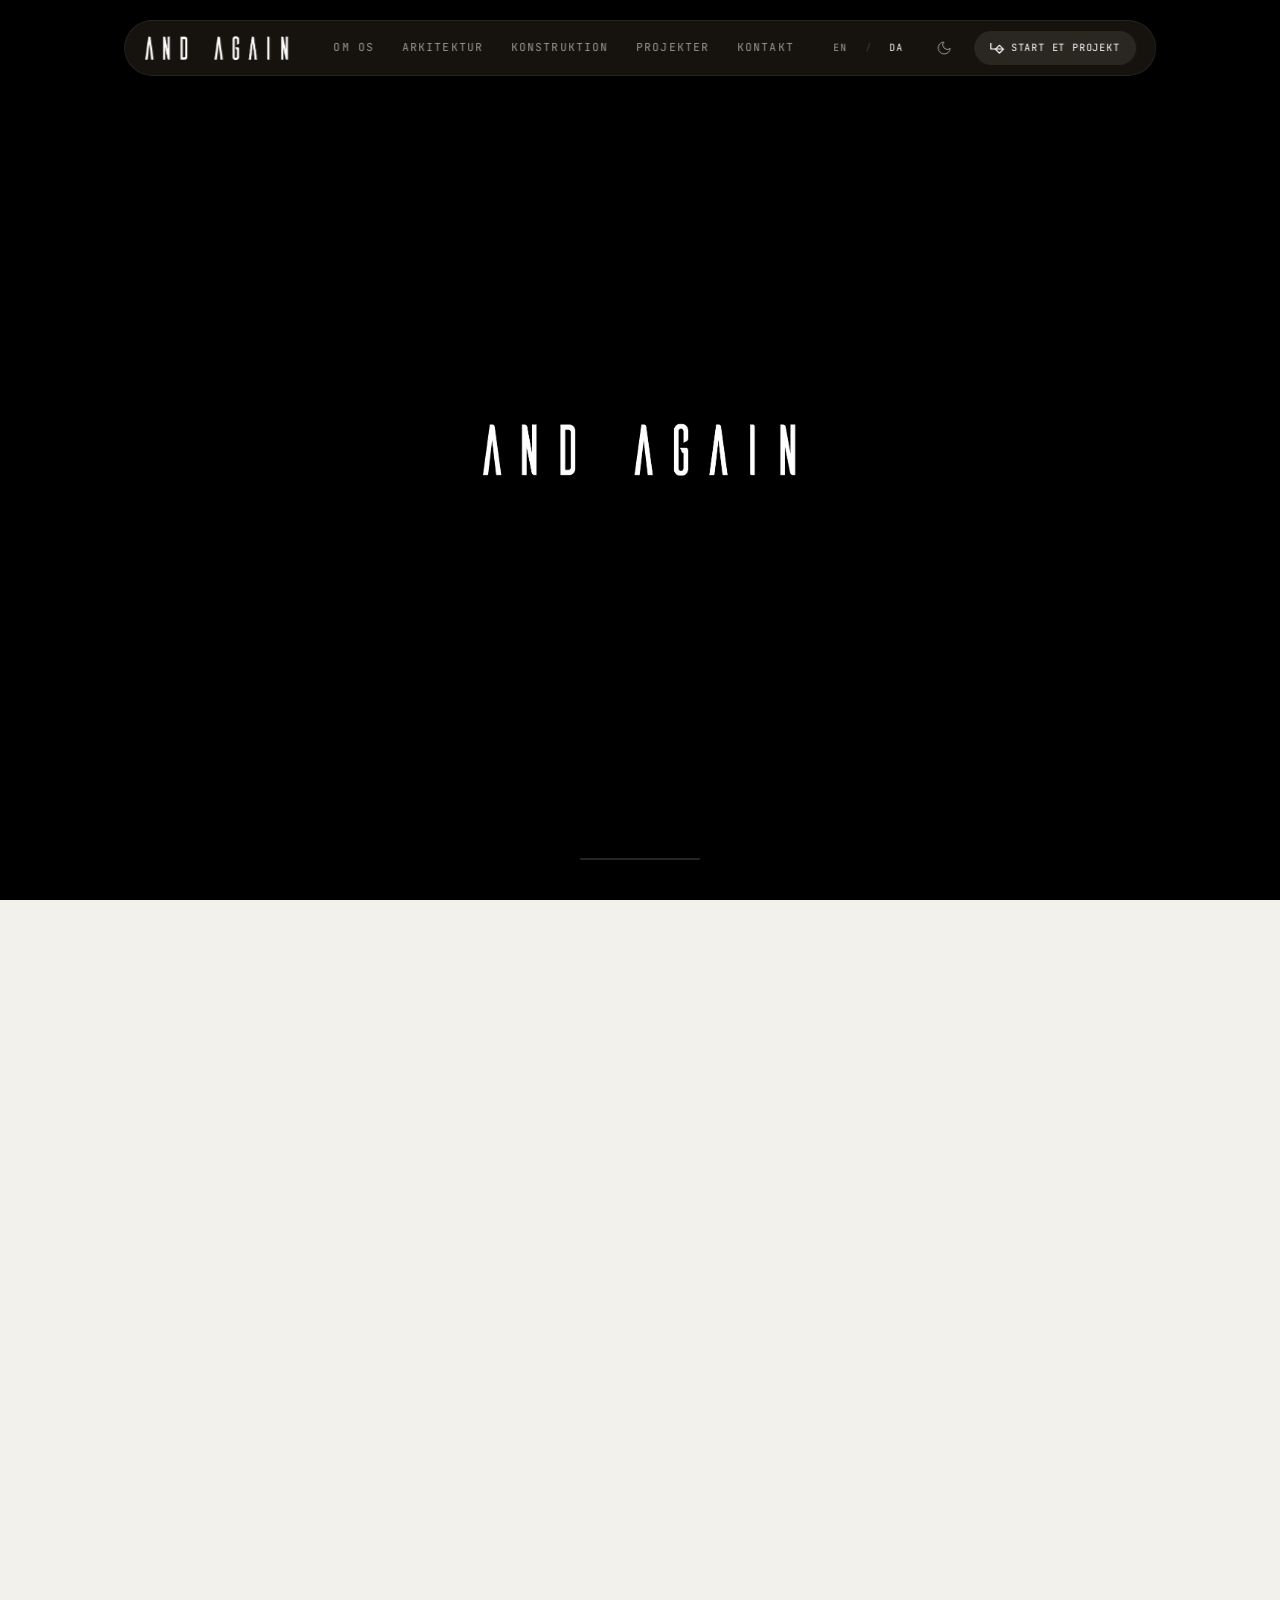
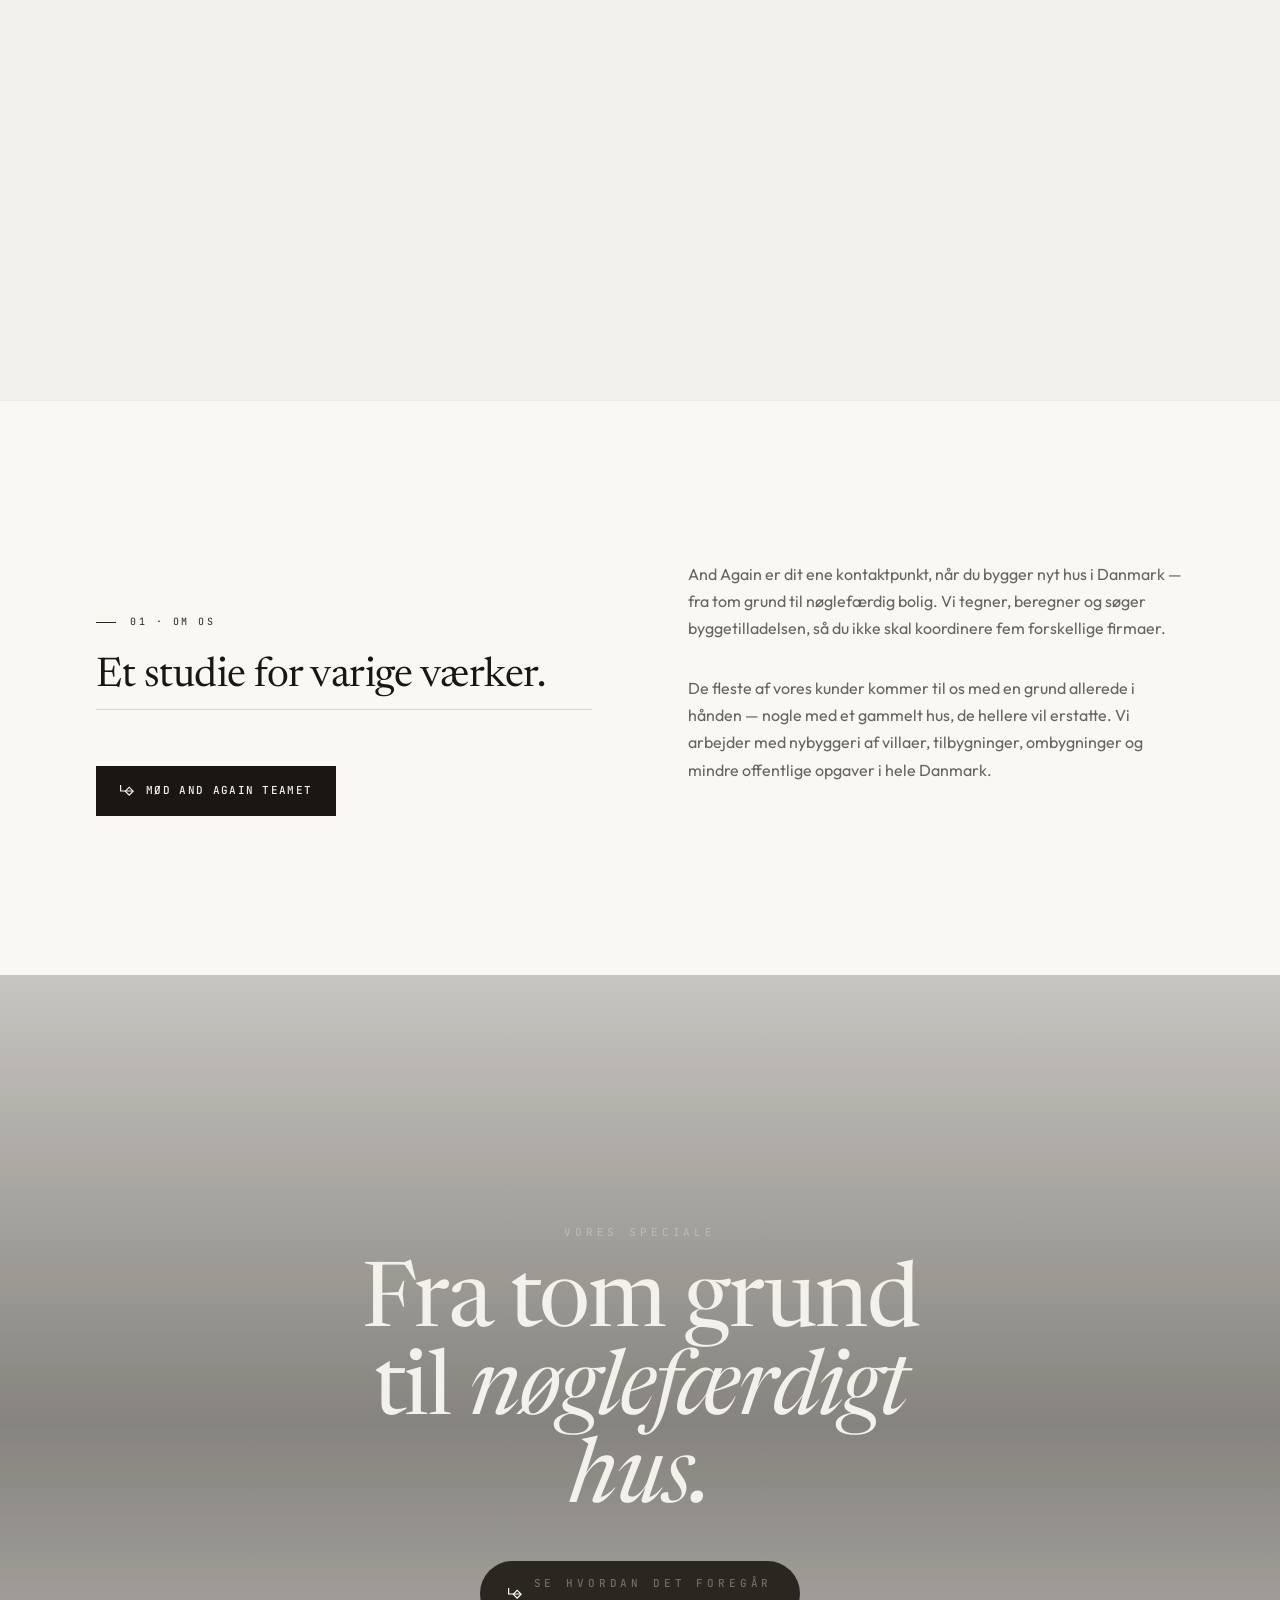
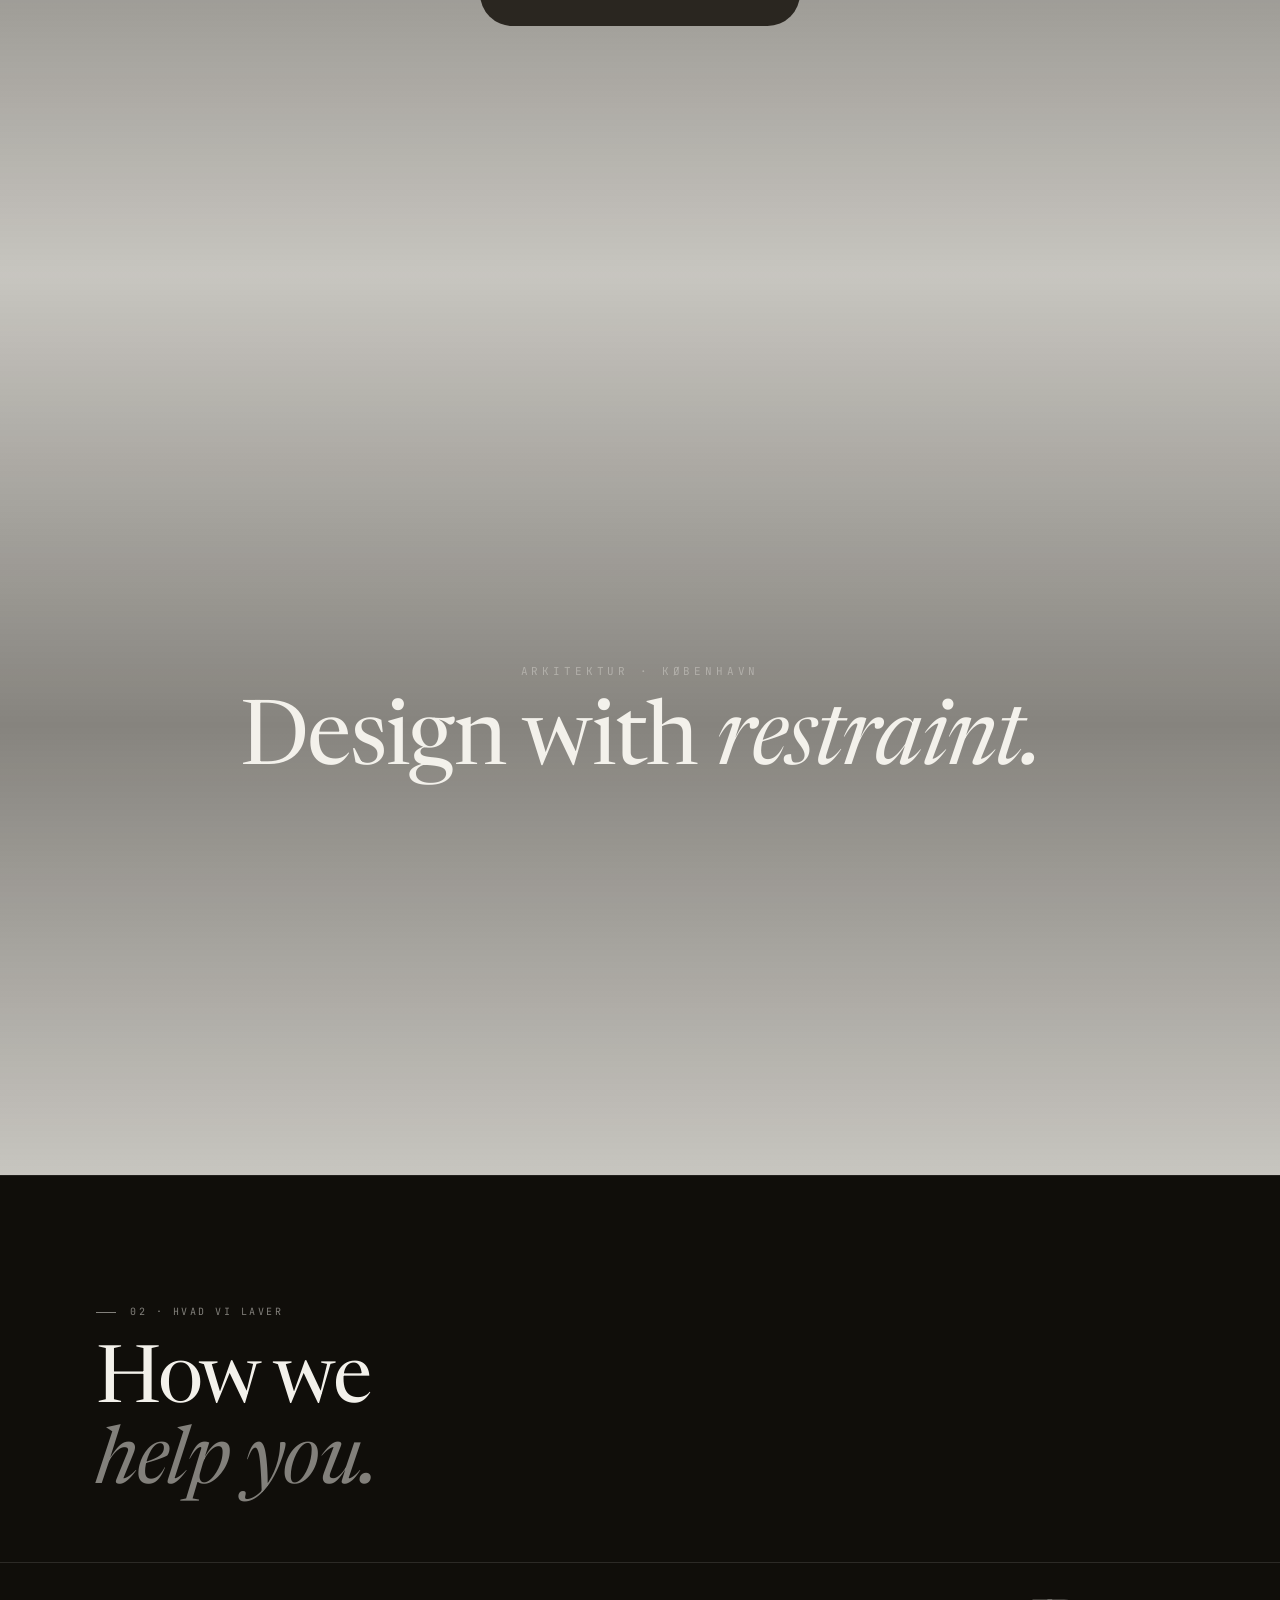
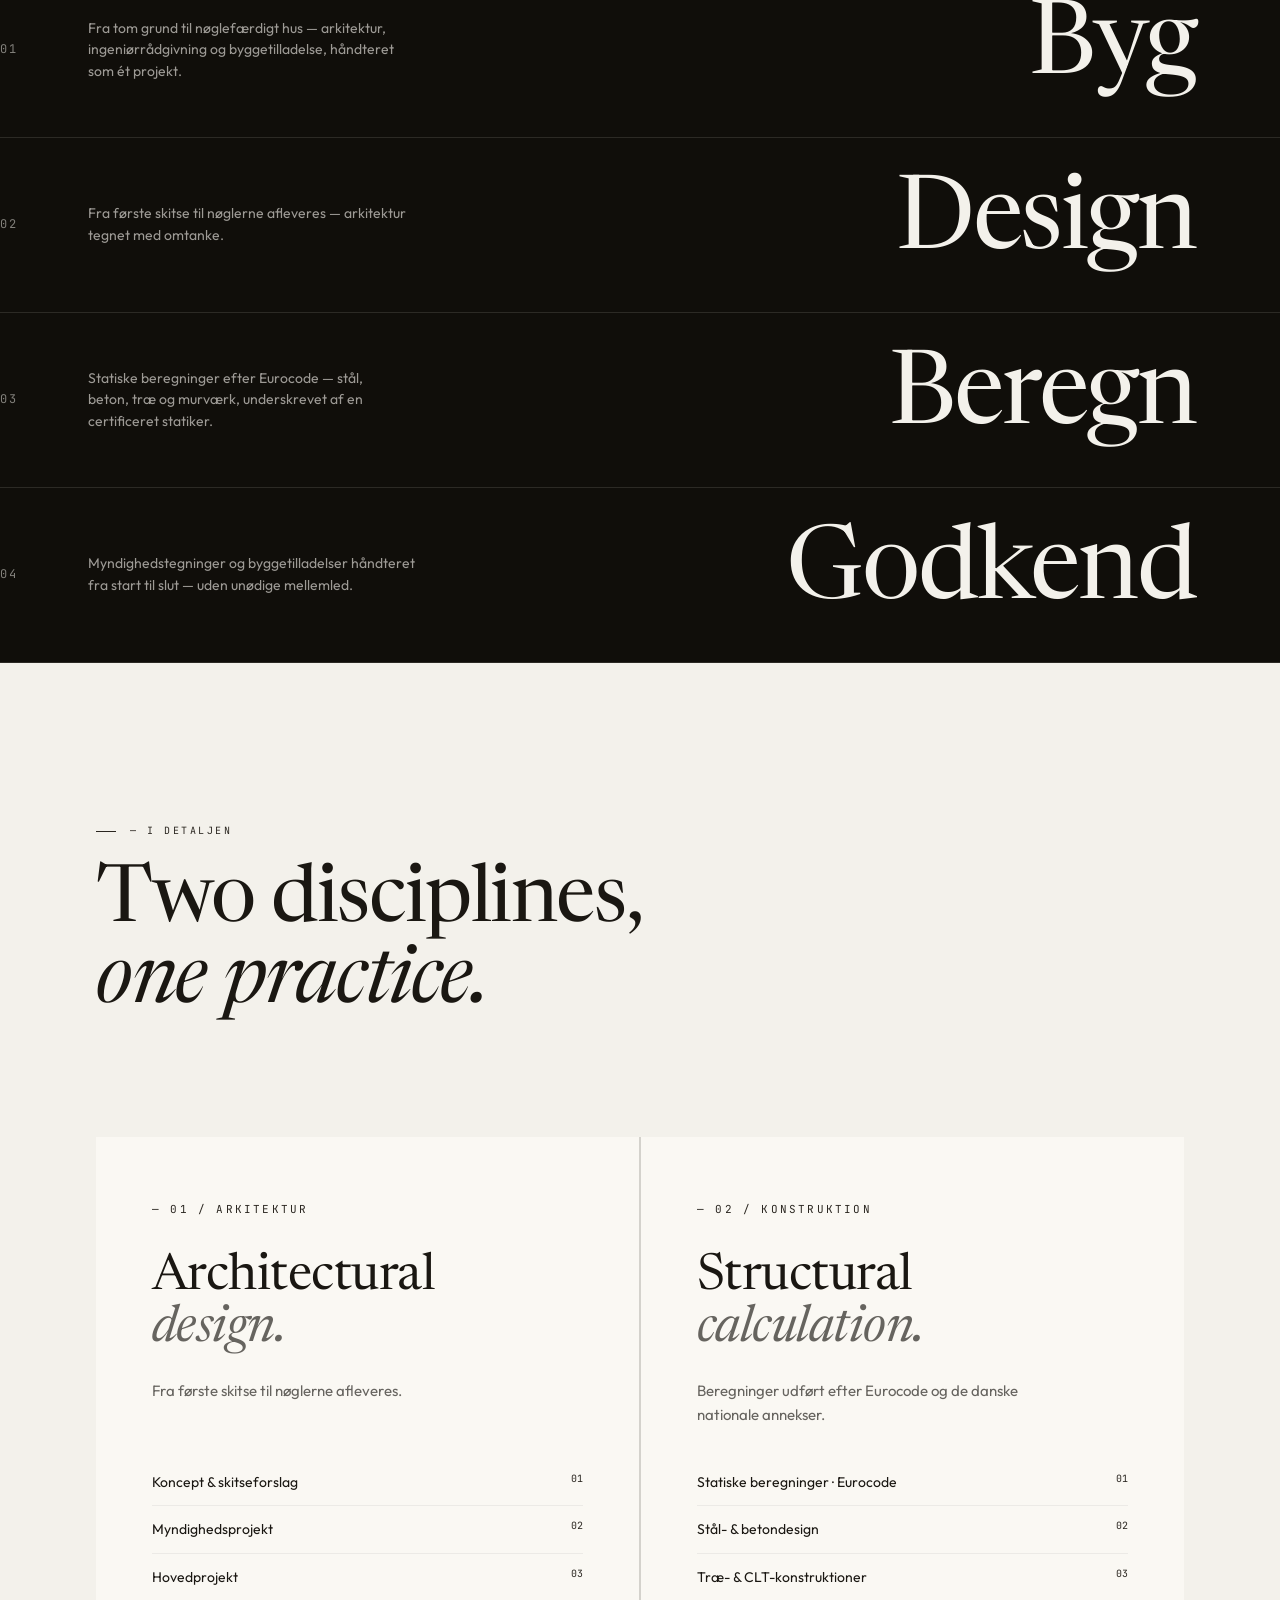
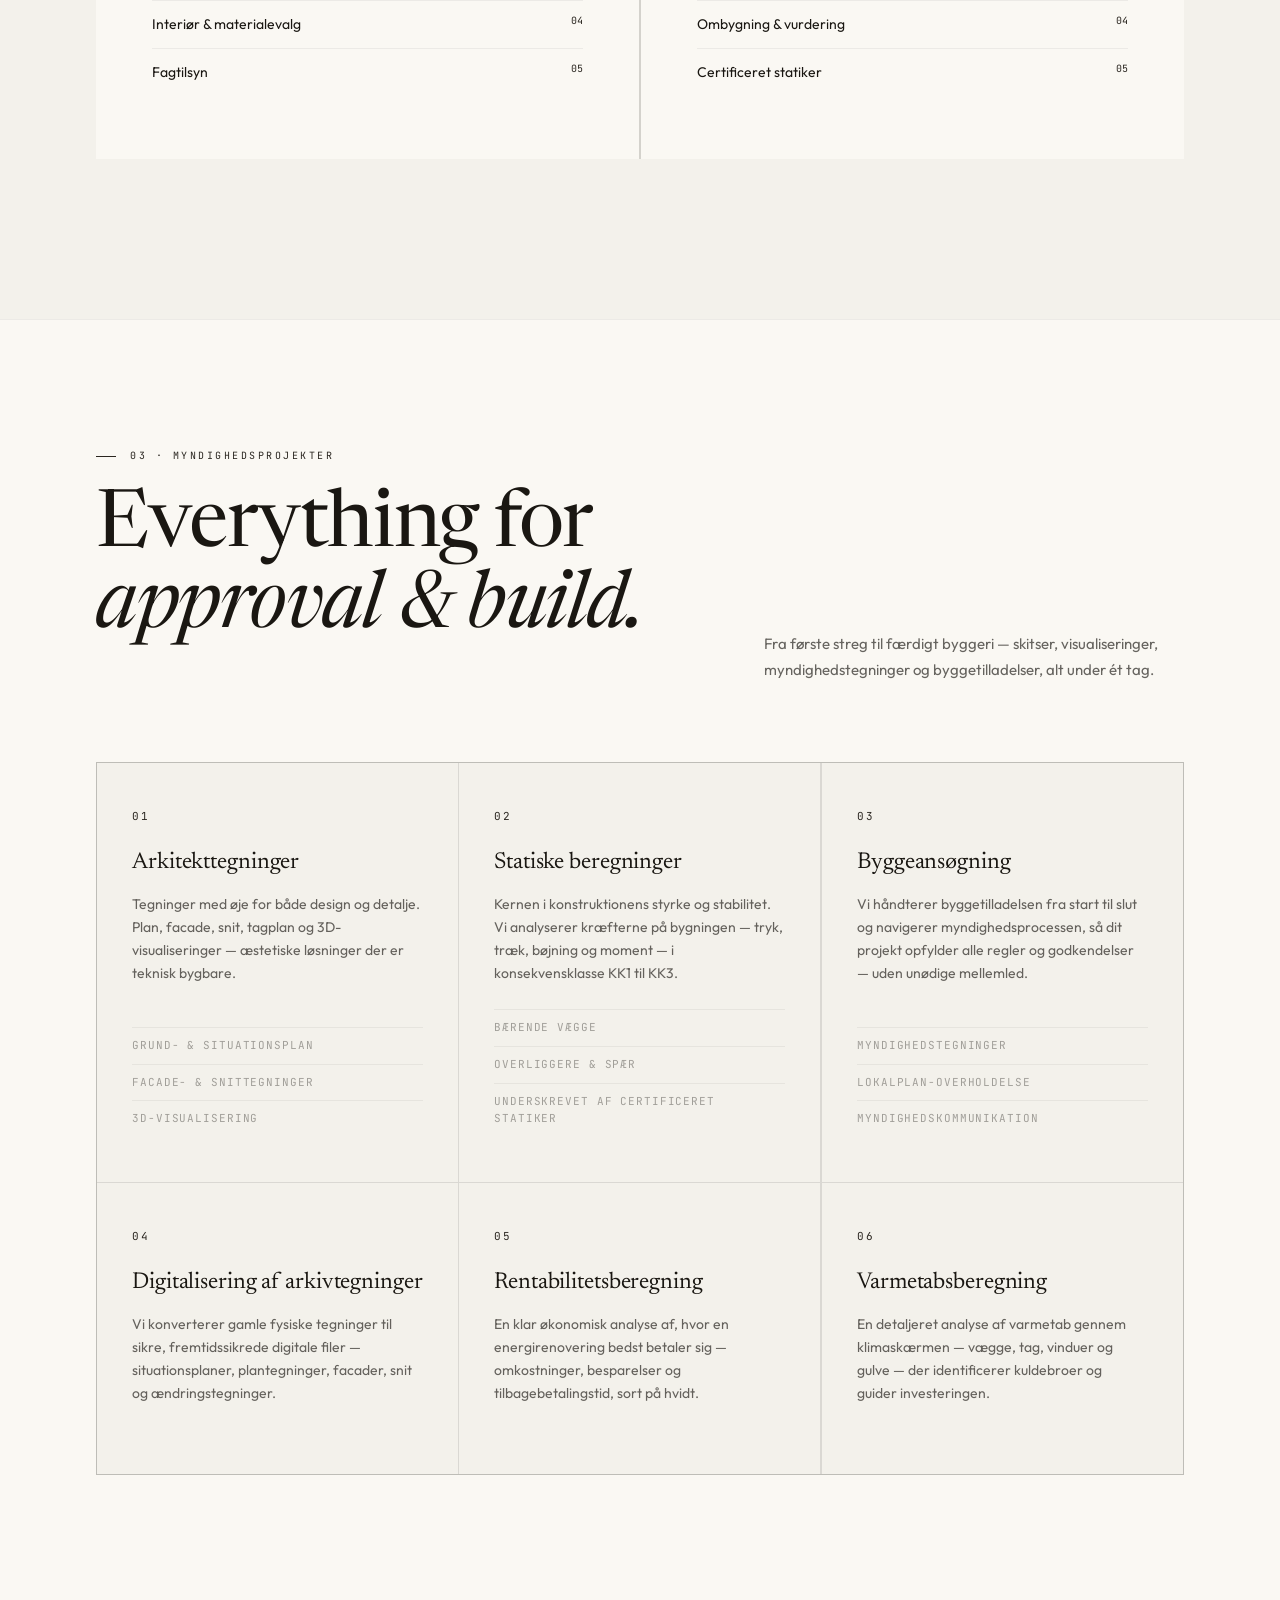
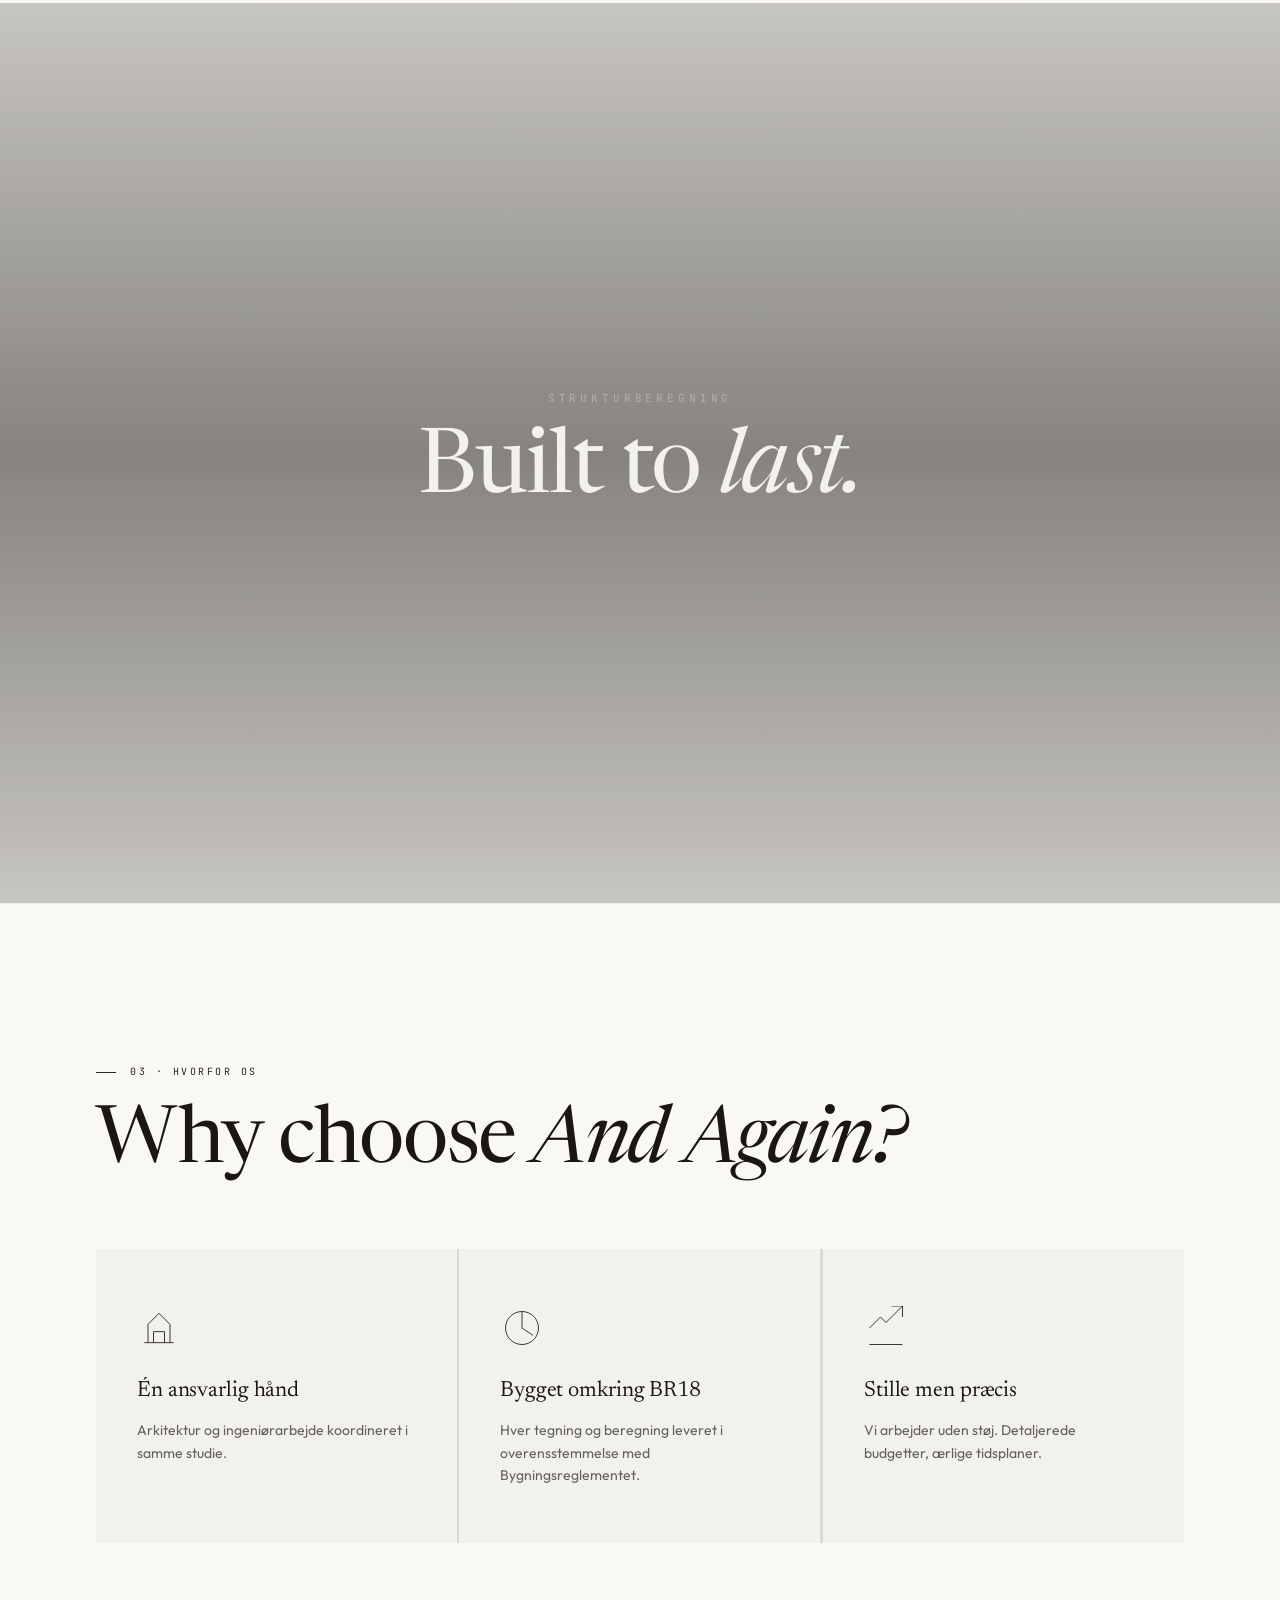
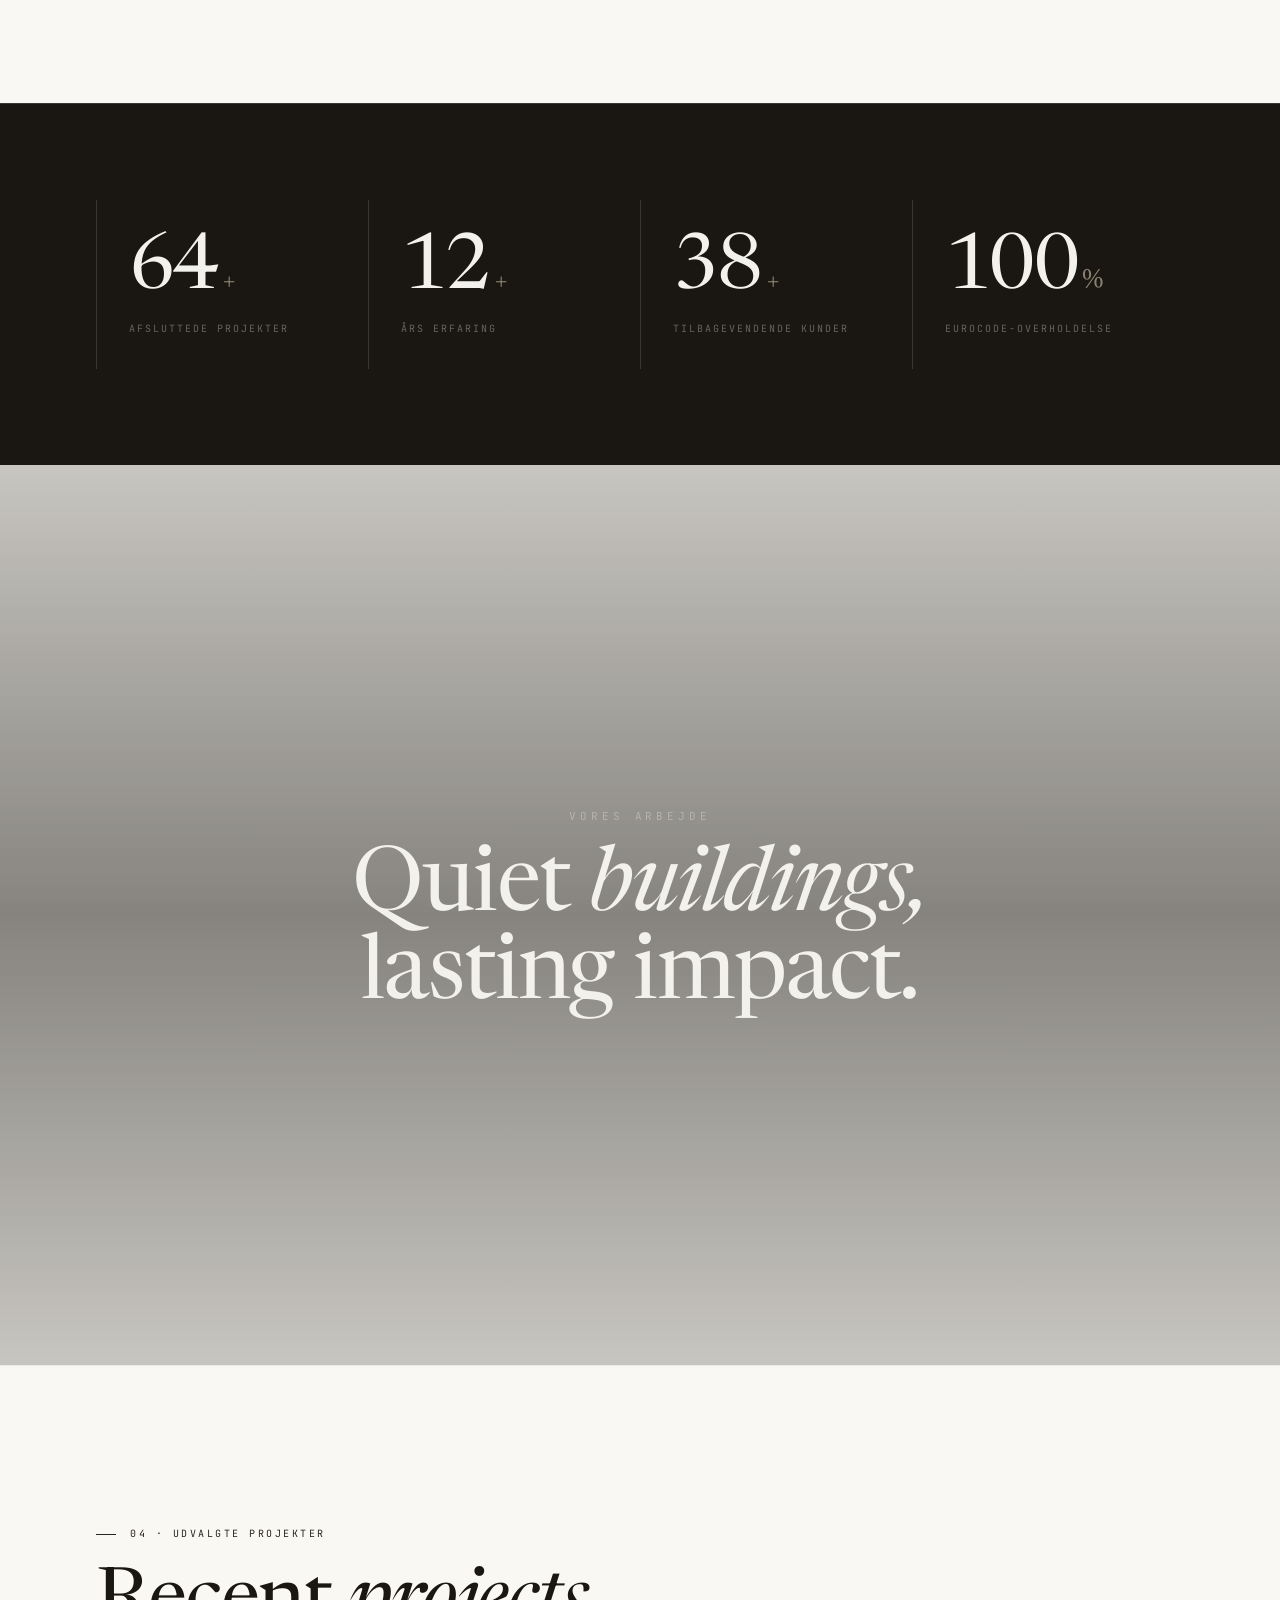
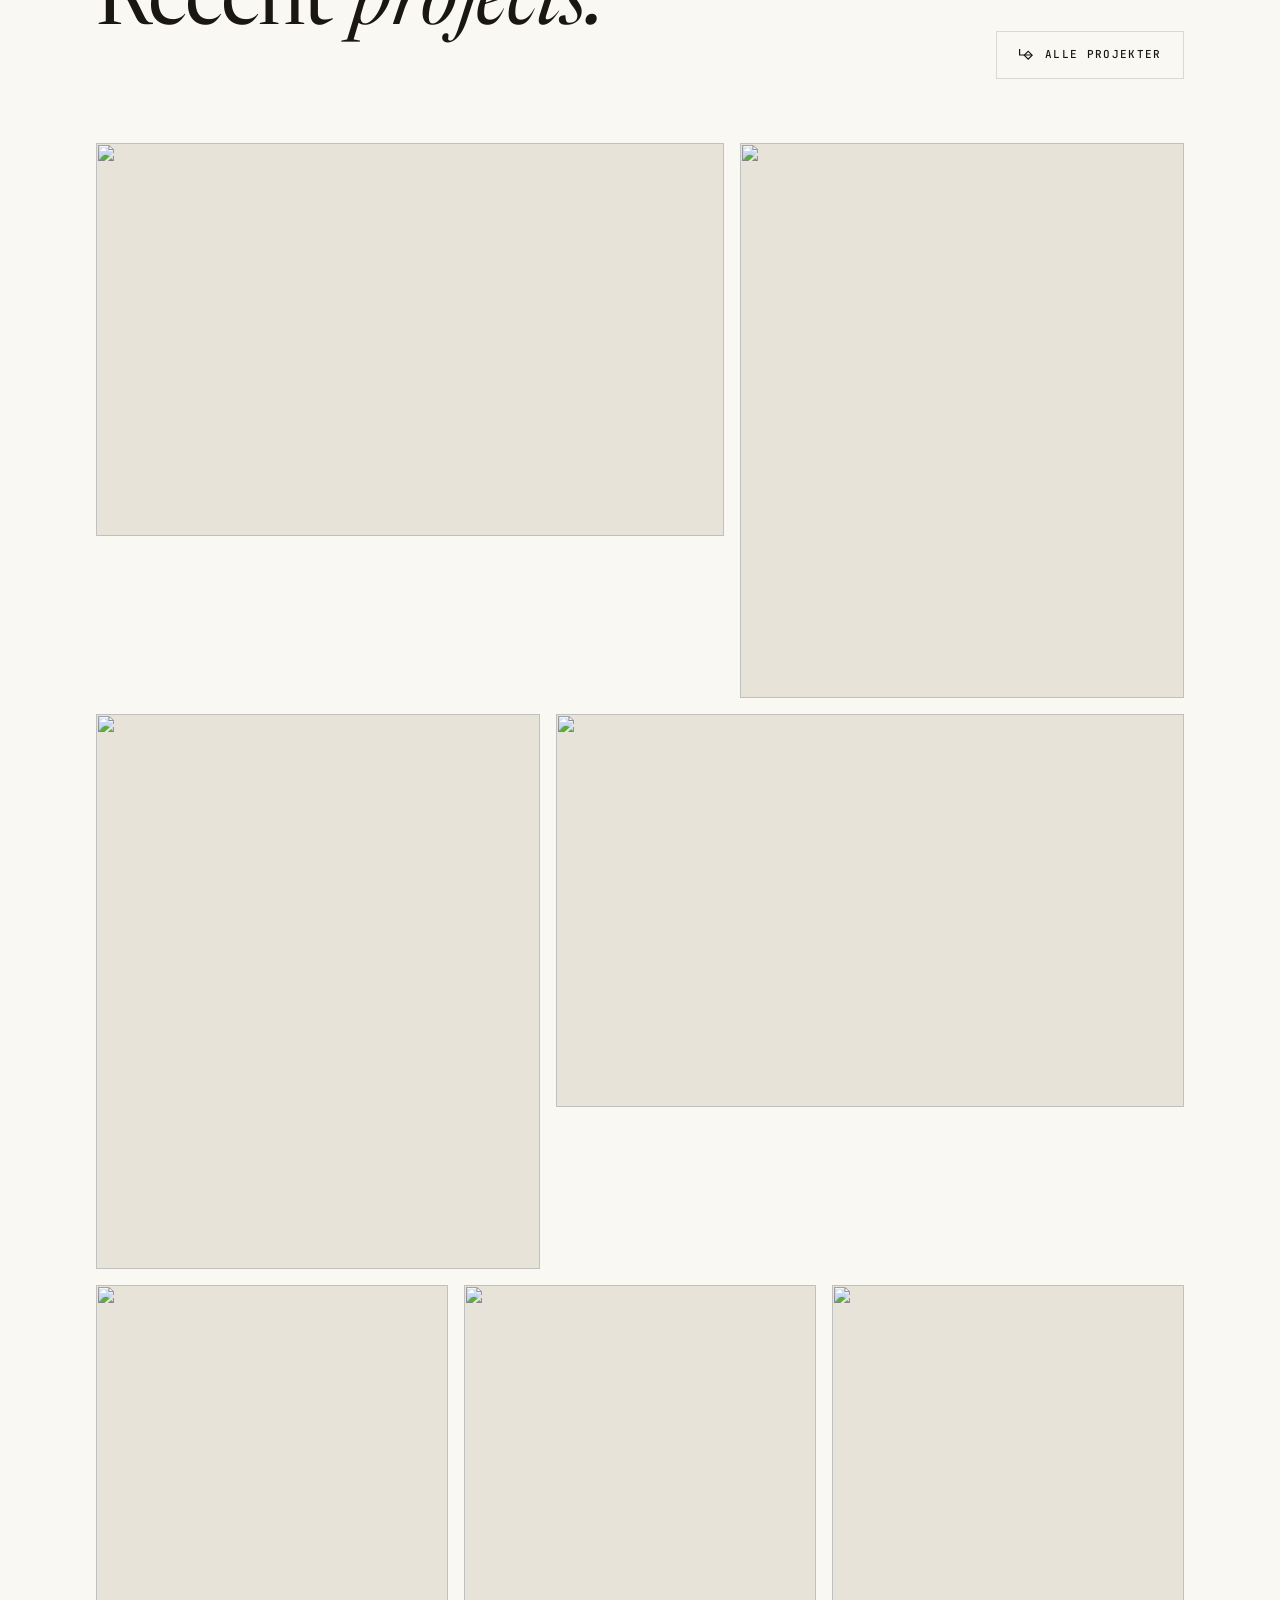
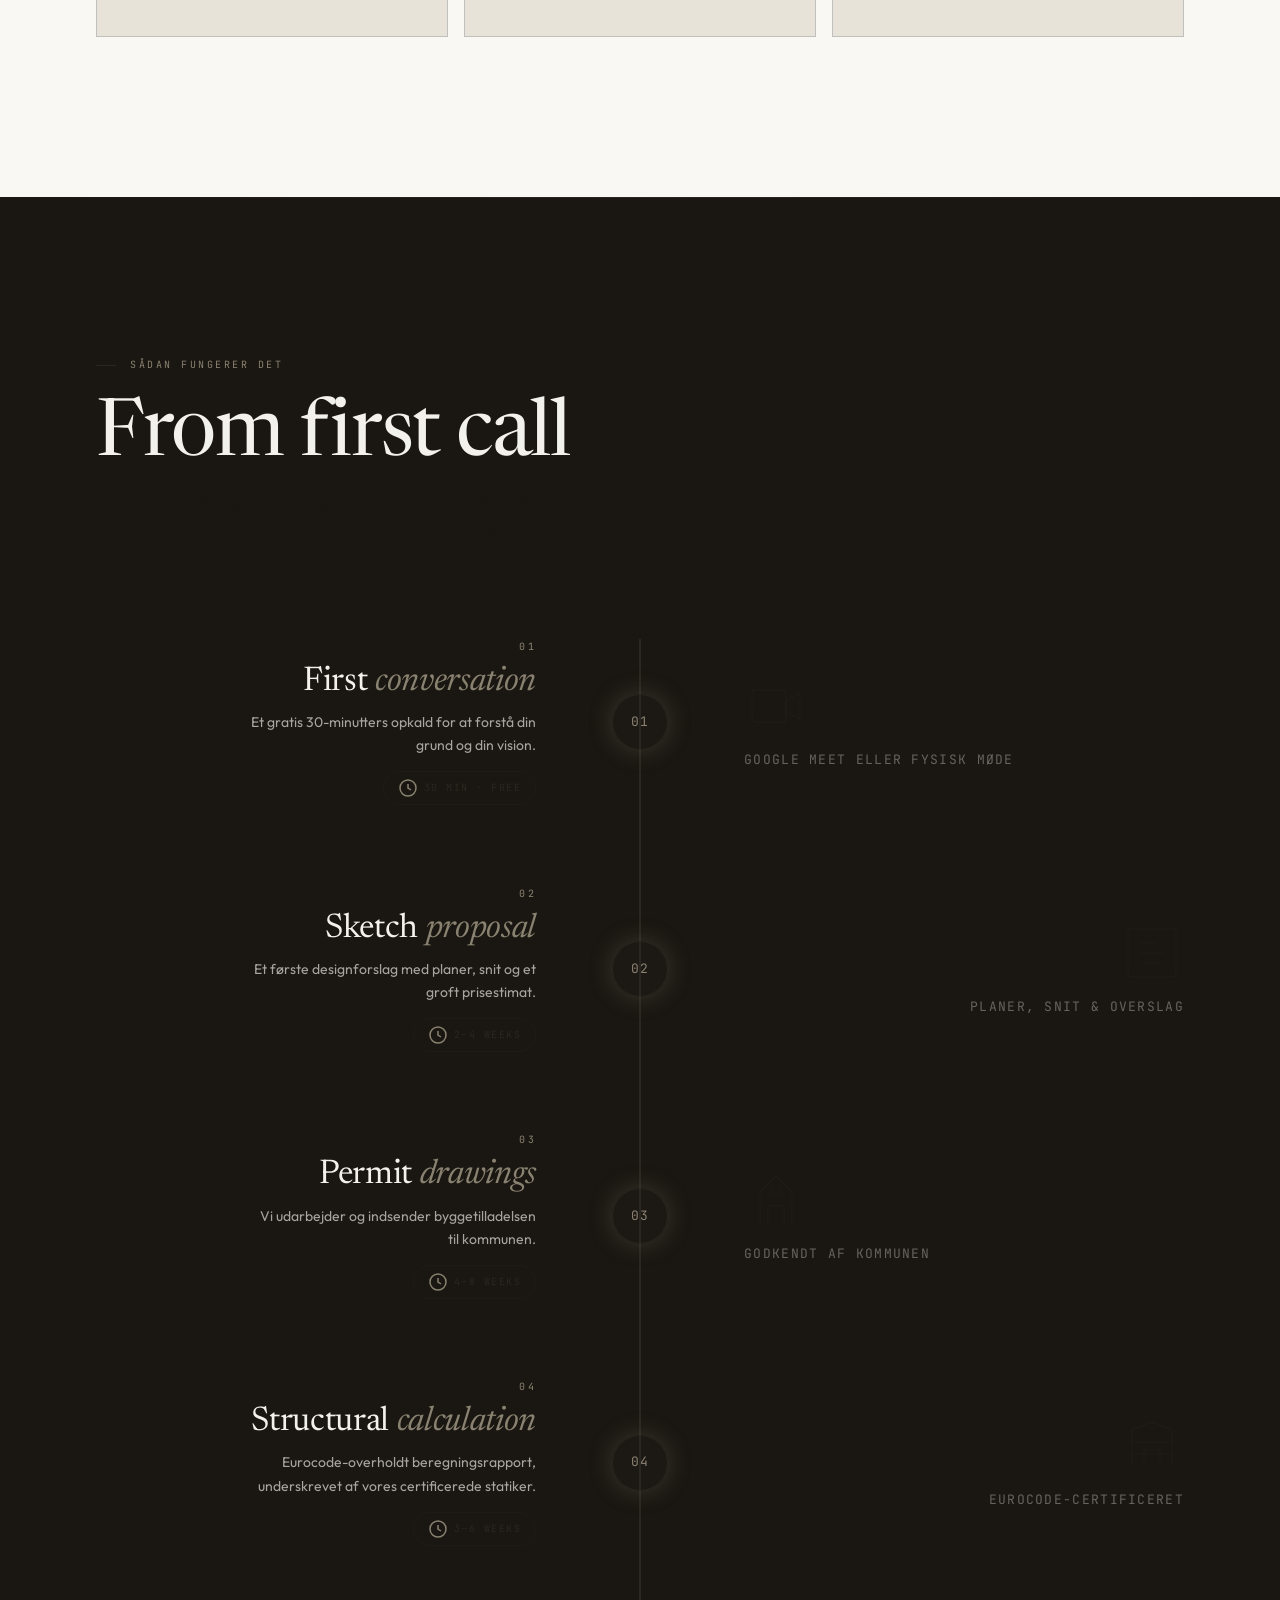
==== commit 0aabeb57: "Reposition site around nybyggeri (new-build from scratch) - New nybyggeri.html flagship landing page" ====
--- a/index.html
+++ b/index.html
@@ -3,14 +3,14 @@
 <head>
 <meta charset="UTF-8">
 <meta name="viewport" content="width=device-width, initial-scale=1.0">
-<title>And Again Konstruktion · Arkitektur & Strukturberegning</title>
+<title>And Again Konstruktion · Nybyggeri, Arkitektur & Ingeniørrådgivning</title>
 <link rel="icon" type="image/svg+xml" href="data:image/svg+xml,%3Csvg xmlns='http://www.w3.org/2000/svg' viewBox='0 0 64 64'%3E%3Crect width='64' height='64' rx='14' fill='%23100E0A'/%3E%3Cpath d='M19 49L32 14l13 35' fill='none' stroke='%23F3F1EB' stroke-width='5.5' stroke-linecap='square' stroke-linejoin='miter'/%3E%3C/svg%3E">
-<meta name="description" content="Arkitektur og strukturberegning i ét studie i København. Skitseforslag, myndighedsprojekt, statik efter Eurocode og fagtilsyn — ét studie, ét sæt hænder.">
+<meta name="description" content="Bygger du nyt hus i Danmark? Vi tager dig fra grund til nøglefærdigt hus — arkitektur, ingeniørrådgivning og byggetilladelse under ét tag.">
 <meta property="og:type" content="website">
 <meta property="og:locale" content="da_DK">
 <meta property="og:site_name" content="And Again Konstruktion">
-<meta property="og:title" content="And Again Konstruktion · Arkitektur &amp; Strukturberegning">
-<meta property="og:description" content="Arkitektur og strukturberegning i ét studie i København. Skitseforslag, myndighedsprojekt, statik efter Eurocode og fagtilsyn — ét studie, ét sæt hænder.">
+<meta property="og:title" content="And Again Konstruktion · Nybyggeri, Arkitektur &amp; Ingeniørrådgivning">
+<meta property="og:description" content="Bygger du nyt hus i Danmark? Vi tager dig fra grund til nøglefærdigt hus — arkitektur, ingeniørrådgivning og byggetilladelse under ét tag.">
 <meta property="og:url" content="https://andagainconstruction.com/">
 <link rel="canonical" href="https://andagainconstruction.com/">
 <link rel="preconnect" href="https://fonts.googleapis.com">
@@ -78,6 +78,7 @@
   <nav>
     <ul class="menu-nav">
       <li class="menu-nav-item"><a href="#about"><span class="text-default" data-en="About" data-da="Om os">Om os</span><span class="text-hover" data-en="About" data-da="Om os">Om os</span></a></li>
+      <li class="menu-nav-item"><a href="nybyggeri.html"><span class="text-default" data-en="New build" data-da="Nybyggeri">Nybyggeri</span><span class="text-hover" data-en="New build" data-da="Nybyggeri">Nybyggeri</span></a></li>
       <li class="menu-nav-item"><a href="arkitektur.html"><span class="text-default" data-en="Architecture" data-da="Arkitektur">Arkitektur</span><span class="text-hover" data-en="Architecture" data-da="Arkitektur">Arkitektur</span></a></li>
       <li class="menu-nav-item"><a href="konstruktion.html"><span class="text-default" data-en="Engineering" data-da="Konstruktion">Konstruktion</span><span class="text-hover" data-en="Engineering" data-da="Konstruktion">Konstruktion</span></a></li>
       <li class="menu-nav-item"><a href="#portfolio"><span class="text-default" data-en="Projects" data-da="Projekter">Projekter</span><span class="text-hover" data-en="Projects" data-da="Projekter">Projekter</span></a></li>
@@ -137,12 +138,28 @@
         </button>
       </div>
       <div class="text-cta-right">
-        <p class="reveal" data-en="And Again is an architecture and engineering practice based in Copenhagen. We design buildings and calculate the structures that hold them up — under one roof, with one set of hands." data-da="And Again er et arkitekt- og ingeniørstudie med base i København. Vi tegner bygninger og beregner de konstruktioner der holder dem oppe — under ét tag, med ét sæt hænder.">And Again is an architecture and engineering practice based in Copenhagen. We design buildings and calculate the structures that hold them up — under one roof, with one set of hands.</p>
-        <p class="reveal d1" data-en="Our work begins with the place, the climate and the client, and ends in a building that quietly belongs. We work across single-family houses, residential blocks, refurbishments and small public commissions throughout Denmark." data-da="Vores arbejde begynder med stedet, klimaet og bygherren, og slutter med en bygning der stille hører til.">Our work begins with the place, the climate and the client, and ends in a building that quietly belongs. We work across single-family houses, residential blocks, refurbishments and small public commissions throughout Denmark.</p>
+        <p class="reveal" data-en="And Again is your single point of contact when you build a new house in Denmark — from empty plot to move-in ready home. We design, calculate and handle the building permit, so you don't have to coordinate five different companies." data-da="And Again er dit ene kontaktpunkt, når du bygger nyt hus i Danmark — fra tom grund til nøglefærdig bolig. Vi tegner, beregner og søger byggetilladelsen, så du ikke skal koordinere fem forskellige firmaer.">And Again er dit ene kontaktpunkt, når du bygger nyt hus i Danmark — fra tom grund til nøglefærdig bolig. Vi tegner, beregner og søger byggetilladelsen, så du ikke skal koordinere fem forskellige firmaer.</p>
+        <p class="reveal d1" data-en="Most of our clients come to us with a plot already in hand — some with an old house they'd rather replace. We work across new-build villas, extensions, refurbishments and small public commissions throughout Denmark." data-da="De fleste af vores kunder kommer til os med en grund allerede i hånden — nogle med et gammelt hus, de hellere vil erstatte. Vi arbejder med nybyggeri af villaer, tilbygninger, ombygninger og mindre offentlige opgaver i hele Danmark.">De fleste af vores kunder kommer til os med en grund allerede i hånden — nogle med et gammelt hus, de hellere vil erstatte. Vi arbejder med nybyggeri af villaer, tilbygninger, ombygninger og mindre offentlige opgaver i hele Danmark.</p>
       </div>
     </div>
   </div>
 </section>
+
+<!-- ════════════════════════════════════════
+     FLAGSHIP — Nybyggeri (destaco på forsiden)
+════════════════════════════════════════ -->
+<div class="photo-break flagship-promo" data-parallax>
+  <div class="photo-break-img" style="background-image:url('https://images.unsplash.com/photo-1541976590-713941681591?w=2400&q=90')"></div>
+  <div class="photo-break-overlay"></div>
+  <div class="photo-break-label">
+    <span data-en="Our specialty" data-da="Vores speciale">Vores speciale</span>
+    <h3 data-en="From empty plot to <em>move-in ready house.</em>" data-da="Fra tom grund til <em>nøglefærdigt hus.</em>">Fra tom grund til <em>nøglefærdigt hus.</em></h3>
+    <a href="nybyggeri.html" class="btn btn-blue" style="border-radius:100px;padding:14px 28px;">
+      <svg viewBox="0 0 14 11" fill="none" width="14" height="11"><path d="M0.6 0V6H13.1" stroke="currentColor" stroke-width="1.2"/><rect x="9.19" y="2.23" width="5.56" height="5.56" transform="rotate(45 9.19 2.23)" stroke="currentColor" stroke-width="1.2"/></svg>
+      <span data-en="See how it works" data-da="Se hvordan det foregår">Se hvordan det foregår</span>
+    </a>
+  </div>
+</div>
 
 <!-- ════════════════════════════════════════
      TEAM
@@ -226,10 +243,20 @@
   </div>
   <div class="bigwords-list">
 
+    <a href="nybyggeri.html" class="bigword-row reveal">
+      <div class="bigword-img" style="background-image:url('https://images.unsplash.com/photo-1541976590-713941681591?w=1600&q=80')"></div>
+      <div class="wrap bigword-inner">
+        <span class="bigword-num">01</span>
+        <p class="bigword-desc" data-en="From empty plot to move-in ready house — architecture, engineering and the building permit, handled as one project." data-da="Fra tom grund til nøglefærdigt hus — arkitektur, ingeniørrådgivning og byggetilladelse, håndteret som ét projekt.">Fra tom grund til nøglefærdigt hus — arkitektur, ingeniørrådgivning og byggetilladelse, håndteret som ét projekt.</p>
+        <h3 class="bigword-word" data-en="Build" data-da="Byg">Byg</h3>
+        <span class="bigword-arrow"><svg viewBox="0 0 24 24" fill="none"><path d="M4 12h16M13 5l7 7-7 7" stroke="currentColor" stroke-width="1.5"/></svg></span>
+      </div>
+    </a>
+
     <a href="arkitektur.html" class="bigword-row reveal">
       <div class="bigword-img" style="background-image:url('https://images.unsplash.com/photo-1600585154340-be6161a56a0c?w=1600&q=80')"></div>
       <div class="wrap bigword-inner">
-        <span class="bigword-num">01</span>
+        <span class="bigword-num">02</span>
         <p class="bigword-desc" data-en="From the first sketch to the keys handed over — architecture drawn with restraint and a deep care for how a building feels." data-da="Fra første skitse til nøglerne afleveres — arkitektur tegnet med omtanke.">From the first sketch to the keys handed over — architecture drawn with restraint and a deep care for how a building feels.</p>
         <h3 class="bigword-word" data-en="Design" data-da="Design">Design</h3>
         <span class="bigword-arrow"><svg viewBox="0 0 24 24" fill="none"><path d="M4 12h16M13 5l7 7-7 7" stroke="currentColor" stroke-width="1.5"/></svg></span>
@@ -239,7 +266,7 @@
     <a href="konstruktion.html" class="bigword-row reveal">
       <div class="bigword-img" style="background-image:url('https://images.unsplash.com/photo-1503387762-592deb58ef4e?w=1600&q=80')"></div>
       <div class="wrap bigword-inner">
-        <span class="bigword-num">02</span>
+        <span class="bigword-num">03</span>
         <p class="bigword-desc" data-en="Structural calculations to Eurocode and the Danish annexes — steel, concrete, timber and masonry, signed by a certified engineer." data-da="Statiske beregninger efter Eurocode — stål, beton, træ og murværk, underskrevet af en certificeret statiker.">Structural calculations to Eurocode and the Danish annexes — steel, concrete, timber and masonry, signed by a certified engineer.</p>
         <h3 class="bigword-word" data-en="Calculate" data-da="Beregn">Beregn</h3>
         <span class="bigword-arrow"><svg viewBox="0 0 24 24" fill="none"><path d="M4 12h16M13 5l7 7-7 7" stroke="currentColor" stroke-width="1.5"/></svg></span>
@@ -249,7 +276,7 @@
     <a href="#capabilities" class="bigword-row reveal">
       <div class="bigword-img" style="background-image:url('https://images.unsplash.com/photo-1581094794329-c8112a89af12?w=1600&q=80')"></div>
       <div class="wrap bigword-inner">
-        <span class="bigword-num">03</span>
+        <span class="bigword-num">04</span>
         <p class="bigword-desc" data-en="Authority drawings and building permits handled end to end, through the municipal process — no unnecessary middlemen." data-da="Myndighedstegninger og byggetilladelser håndteret fra start til slut — uden unødige mellemled.">Authority drawings and building permits handled end to end, through the municipal process — no unnecessary middlemen.</p>
         <h3 class="bigword-word" data-en="Approve" data-da="Godkend">Godkend</h3>
         <span class="bigword-arrow"><svg viewBox="0 0 24 24" fill="none"><path d="M4 12h16M13 5l7 7-7 7" stroke="currentColor" stroke-width="1.5"/></svg></span>
@@ -991,6 +1018,7 @@
       <div class="footer-col">
         <h5 data-en="Navigate" data-da="Navigation">Navigate</h5>
         <a href="#about" data-en="About" data-da="Om os">About</a>
+        <a href="nybyggeri.html" data-en="New build" data-da="Nybyggeri">Nybyggeri</a>
         <a href="arkitektur.html" data-en="Architecture" data-da="Arkitektur">Arkitektur</a>
         <a href="konstruktion.html" data-en="Engineering" data-da="Konstruktion">Konstruktion</a>
         <a href="#portfolio" data-en="Projects" data-da="Projekter">Projects</a>
--- a/shared.css
+++ b/shared.css
@@ -2582,3 +2582,32 @@
 @media (max-width: 340px) {
   .header:not(.is-bottom) .theme-toggle { display: none; }
 }
+
+/* ══════════════════════════════════════════
+   FAQ (nybyggeri.html y similares)
+══════════════════════════════════════════ */
+.lp-faq { border-top: 1px solid var(--line); margin-top: 2.5rem; }
+.lp-faq-item { border-bottom: 1px solid var(--line); }
+.lp-faq-item summary {
+  display: flex; align-items: center; justify-content: space-between; gap: 1.5rem;
+  padding: 1.6rem 0; cursor: pointer; list-style: none;
+  font-family: var(--serif); font-size: clamp(17px, 1.8vw, 21px); font-weight: 400;
+  color: var(--dark);
+}
+.lp-faq-item summary::-webkit-details-marker { display: none; }
+.lp-faq-item summary::marker { content: ""; }
+.lp-faq-icon {
+  width: 28px; height: 28px; border-radius: 50%; border: 1px solid var(--line);
+  display: flex; align-items: center; justify-content: center; flex-shrink: 0;
+  transition: transform 0.3s var(--ease-out), background 0.3s, border-color 0.3s;
+}
+.lp-faq-item[open] summary .lp-faq-icon { transform: rotate(45deg); background: var(--dark); border-color: var(--dark); }
+.lp-faq-item[open] summary .lp-faq-icon svg { stroke: var(--cream); }
+.lp-faq-icon svg { width: 12px; height: 12px; stroke: var(--dark); }
+.lp-faq-item p { font-size: 15px; line-height: 1.7; color: var(--dark-soft); padding: 0 0 1.8rem; max-width: 62ch; }
+
+/* ══════════════════════════════════════════
+   FLAGSHIP PROMO (portada → nybyggeri.html)
+══════════════════════════════════════════ */
+.flagship-promo .photo-break-label { max-width: 640px; padding: 0 1.5rem; }
+.flagship-promo .photo-break-label .btn { margin-top: 2.2rem; display: inline-flex; }
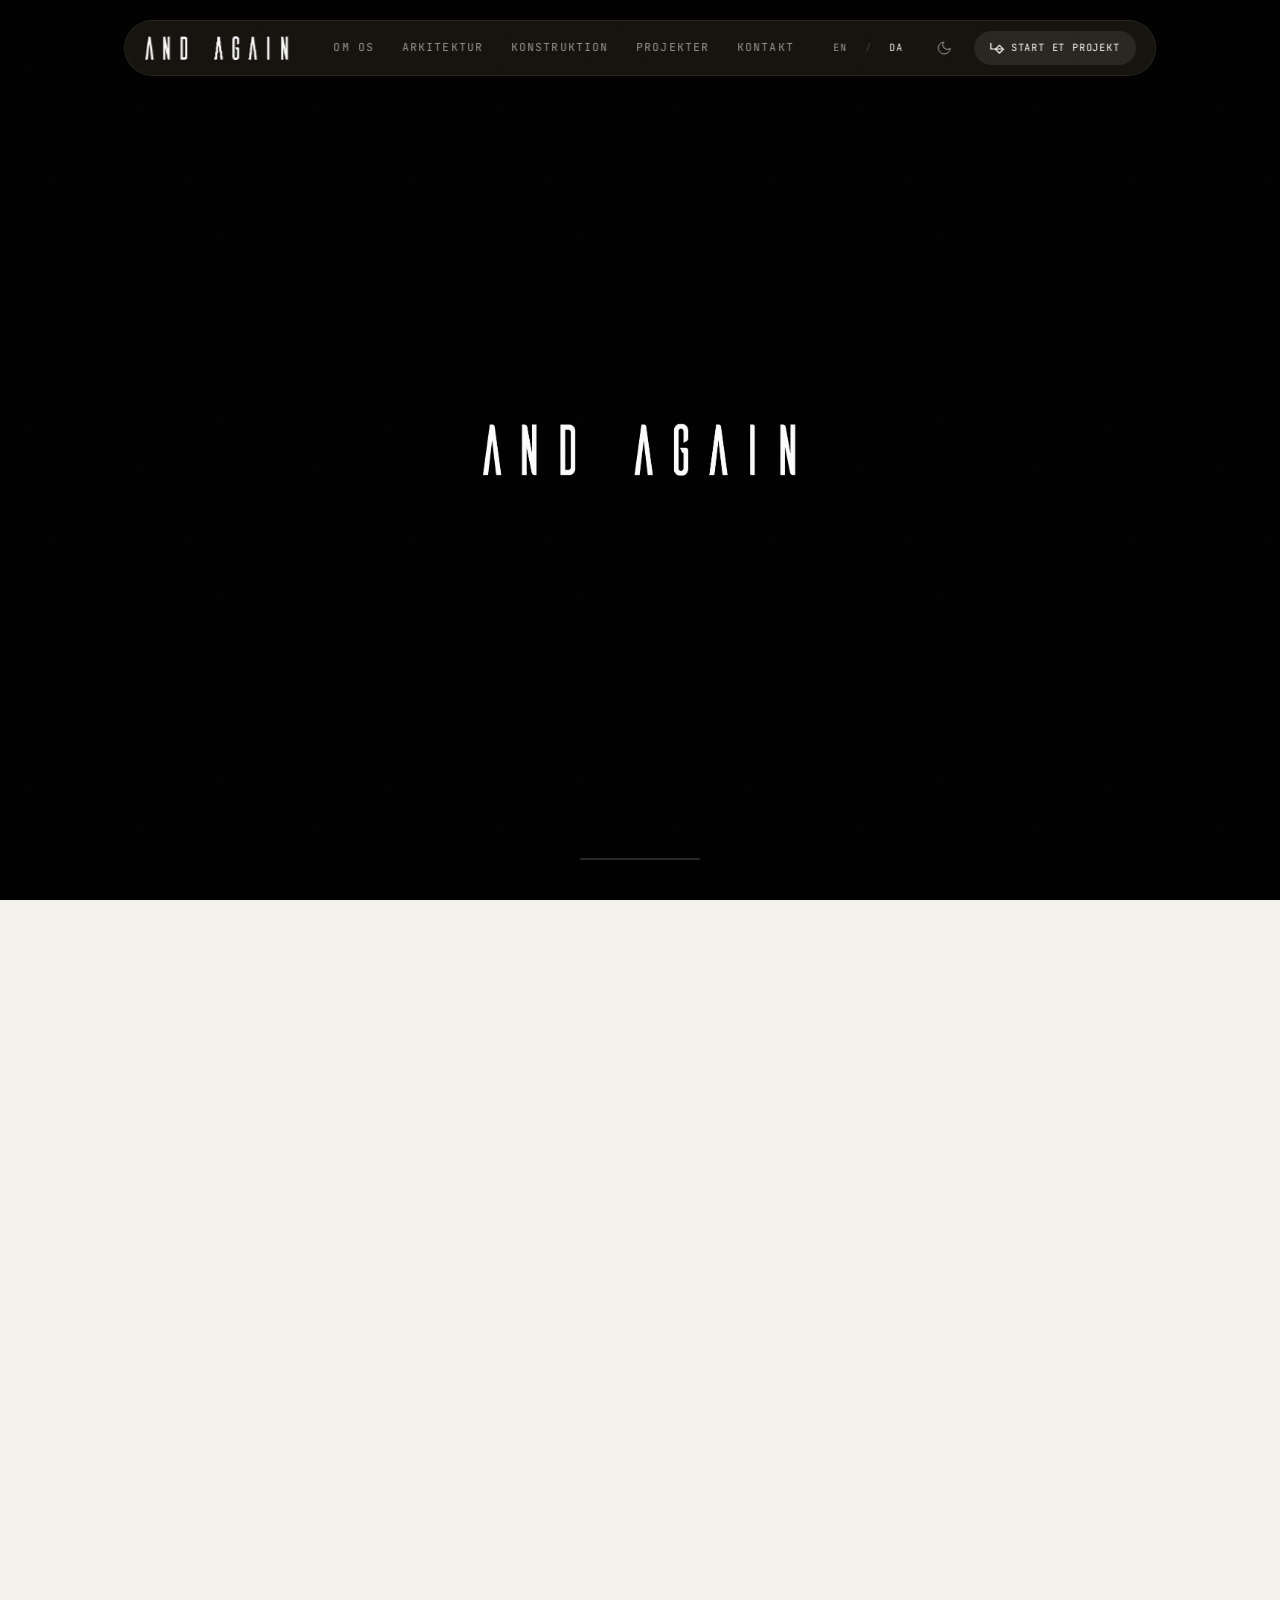
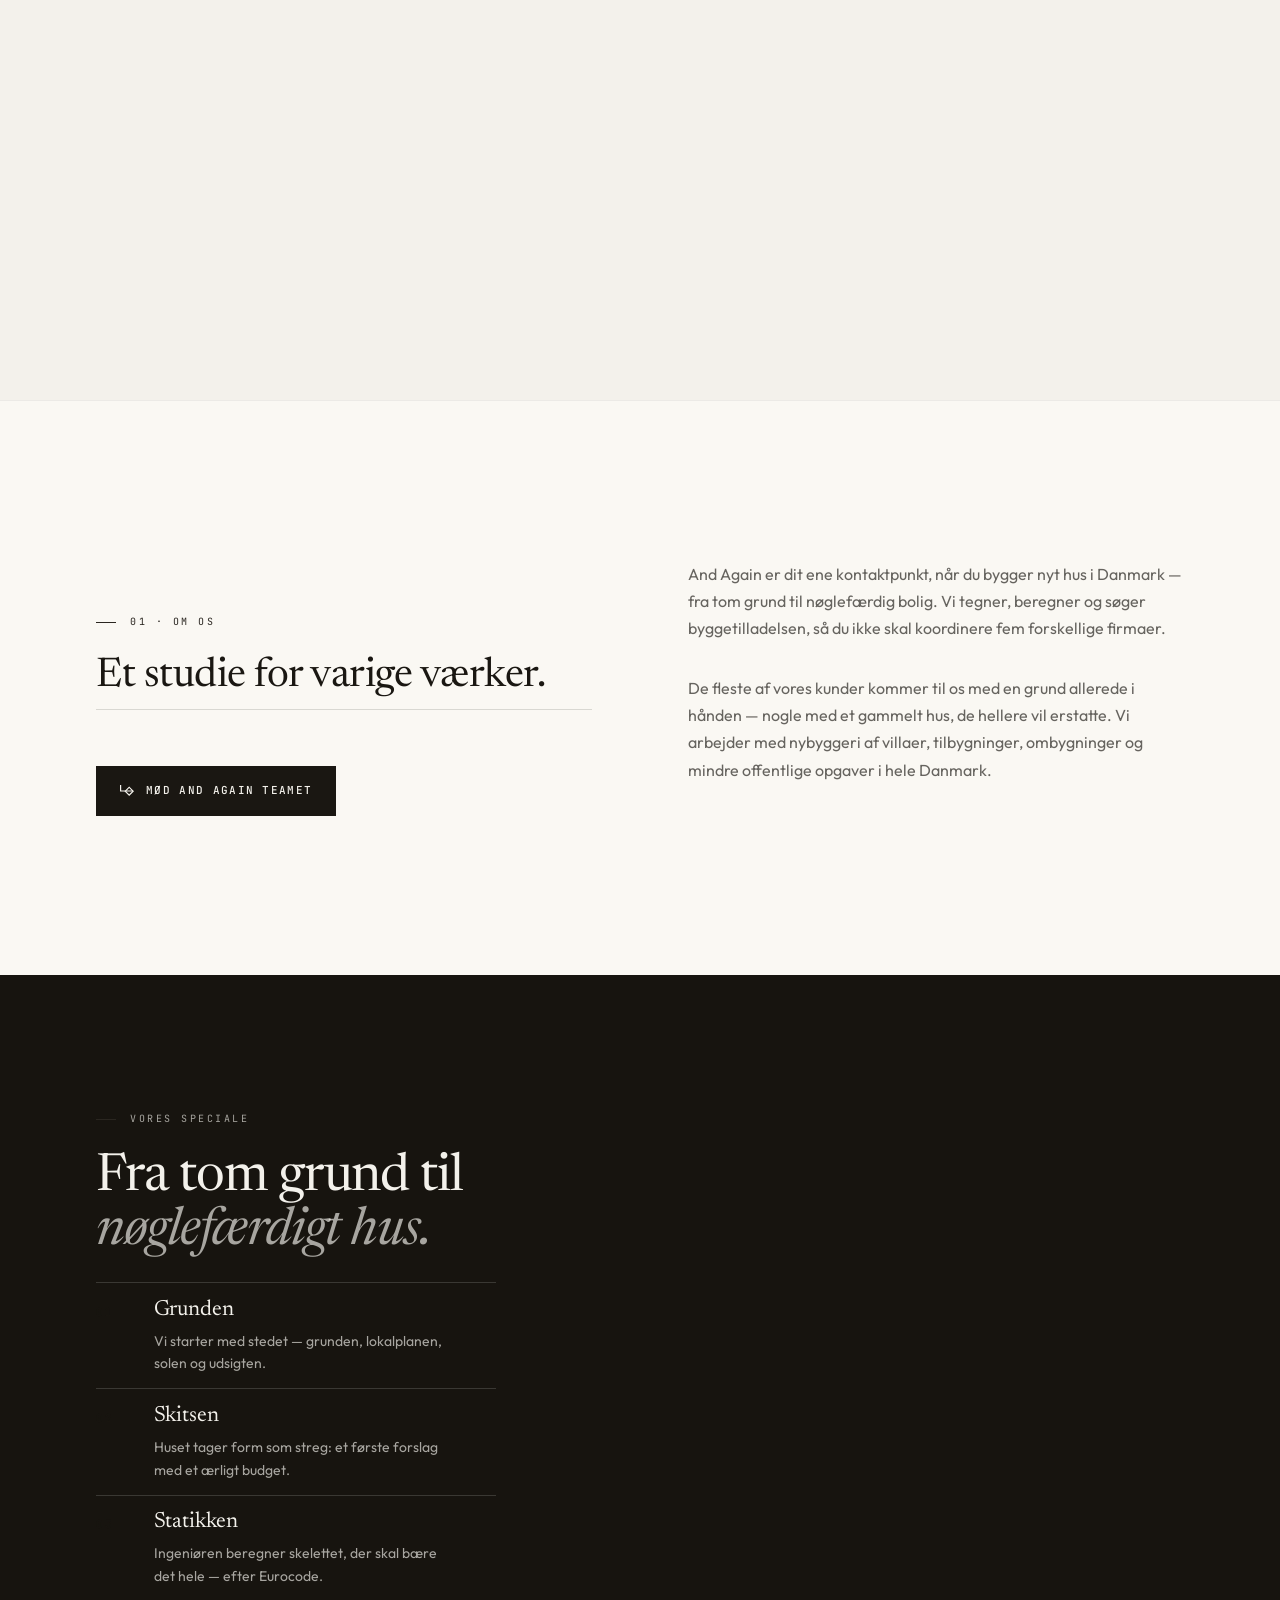
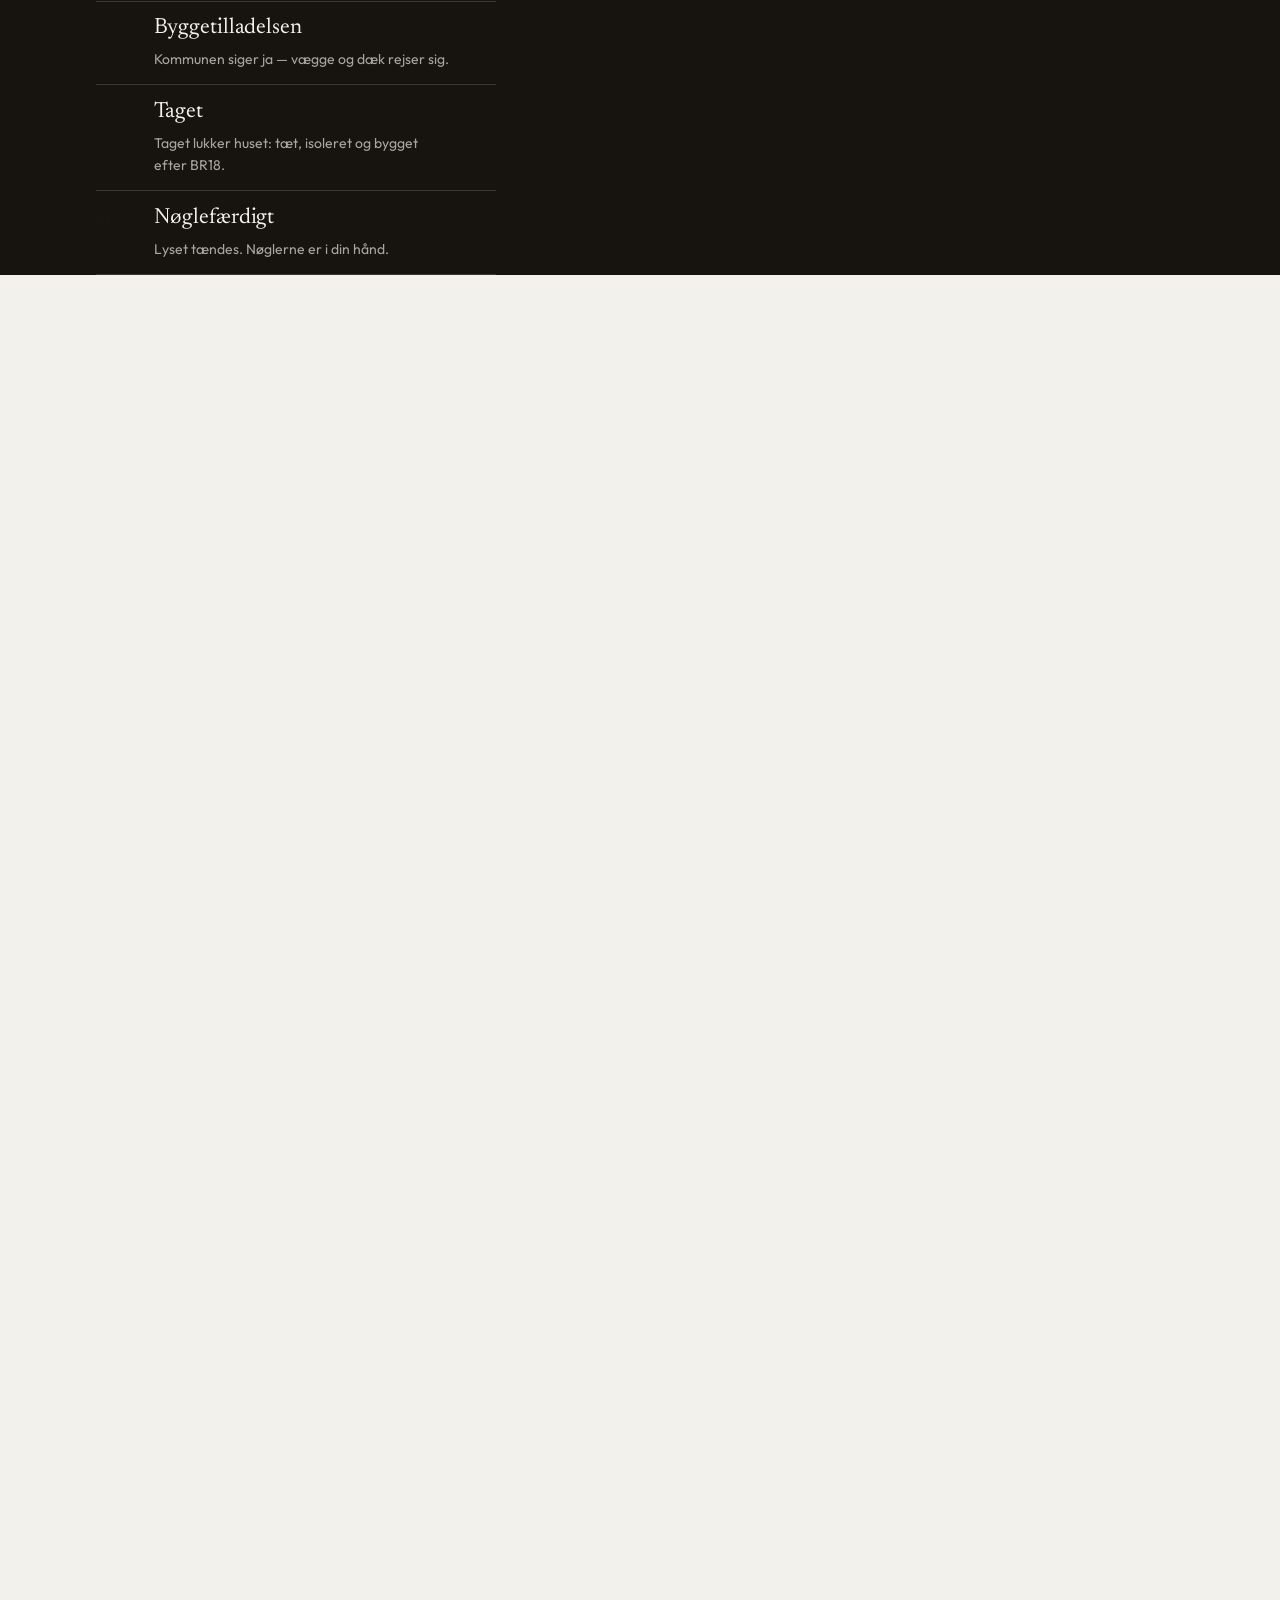
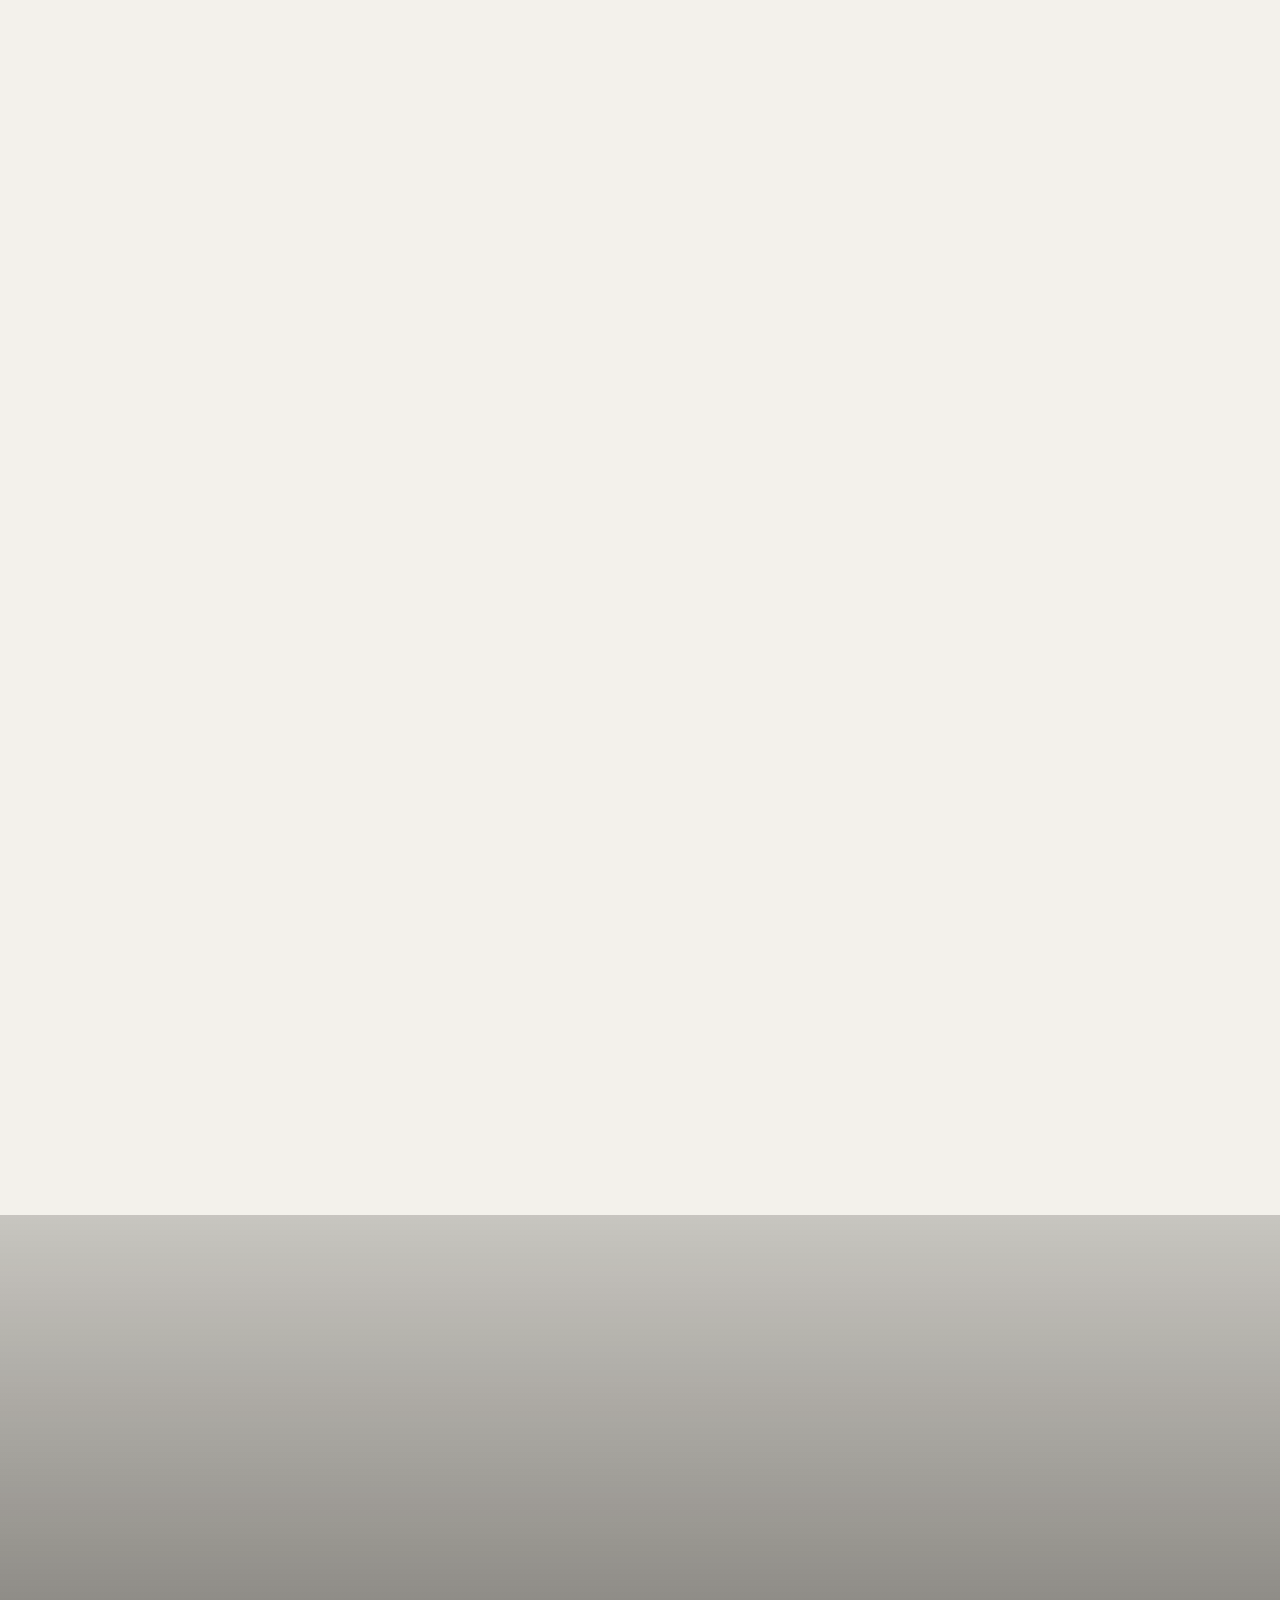
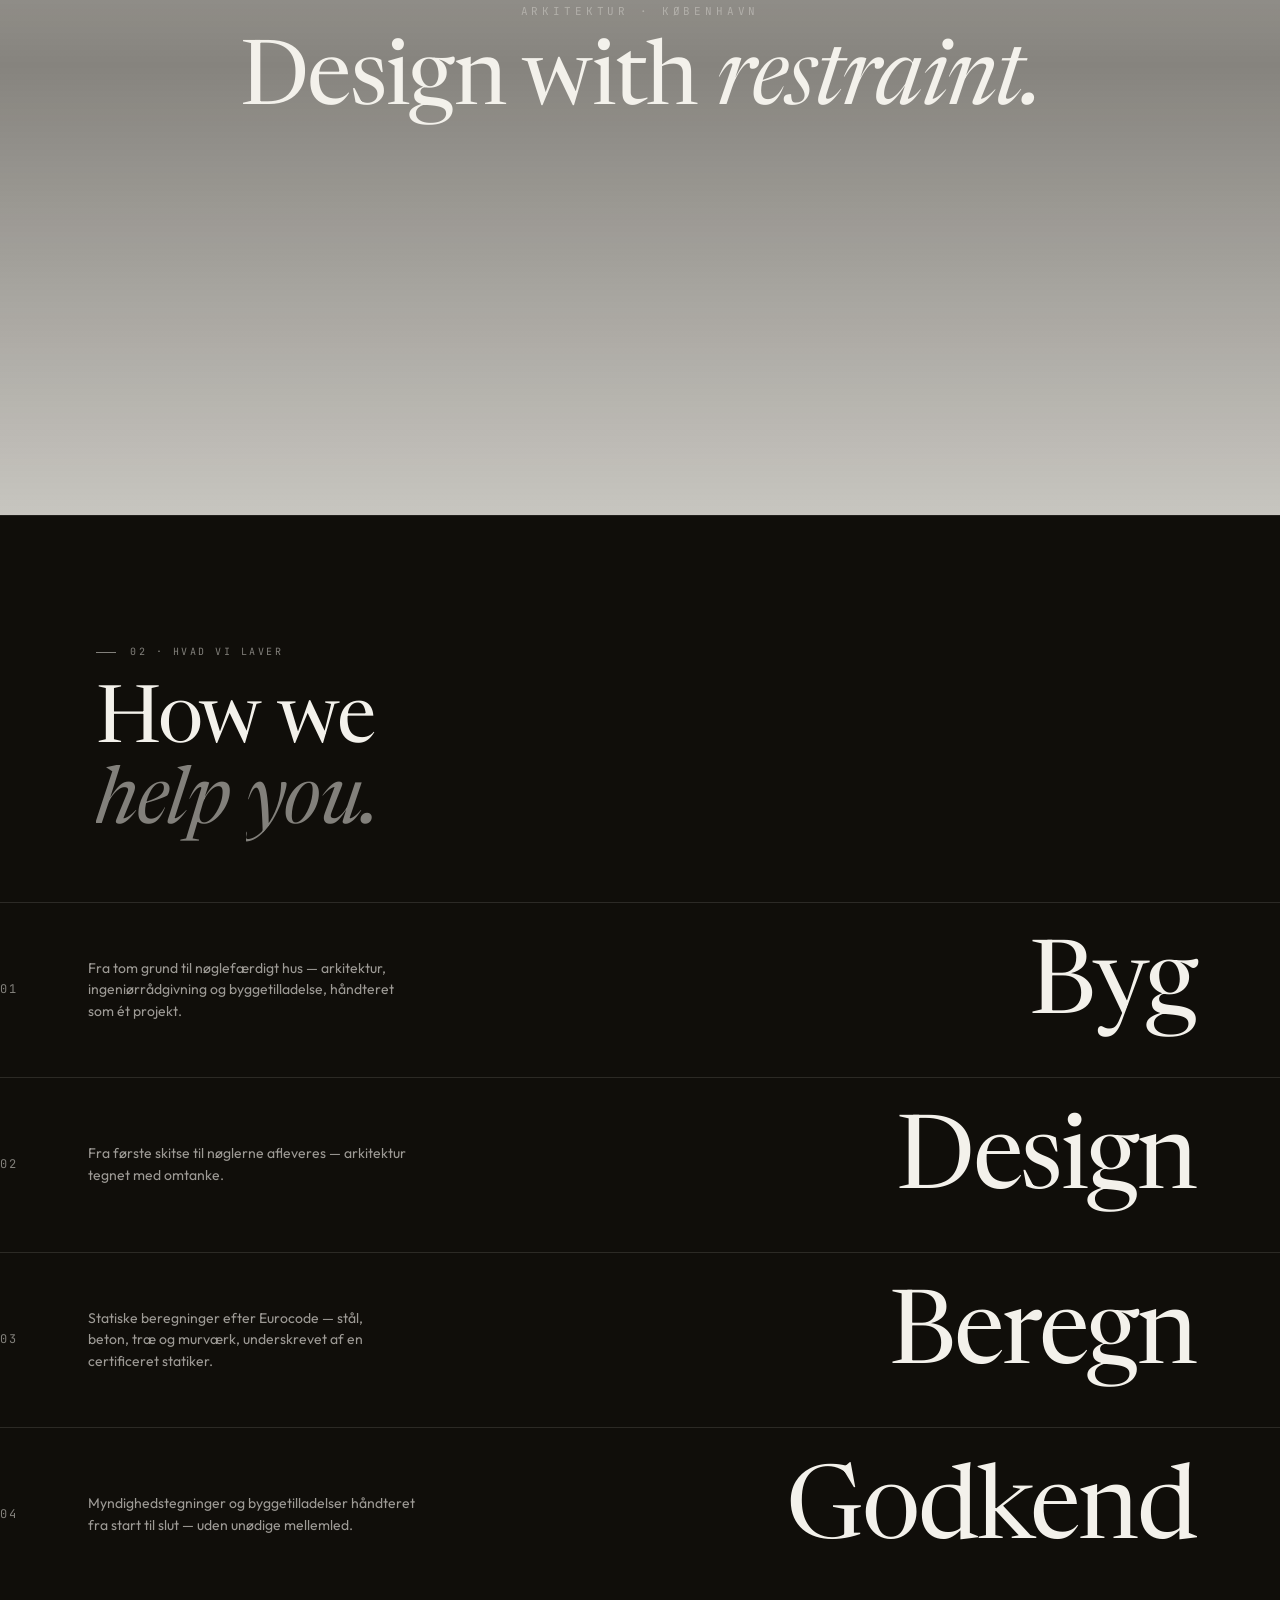
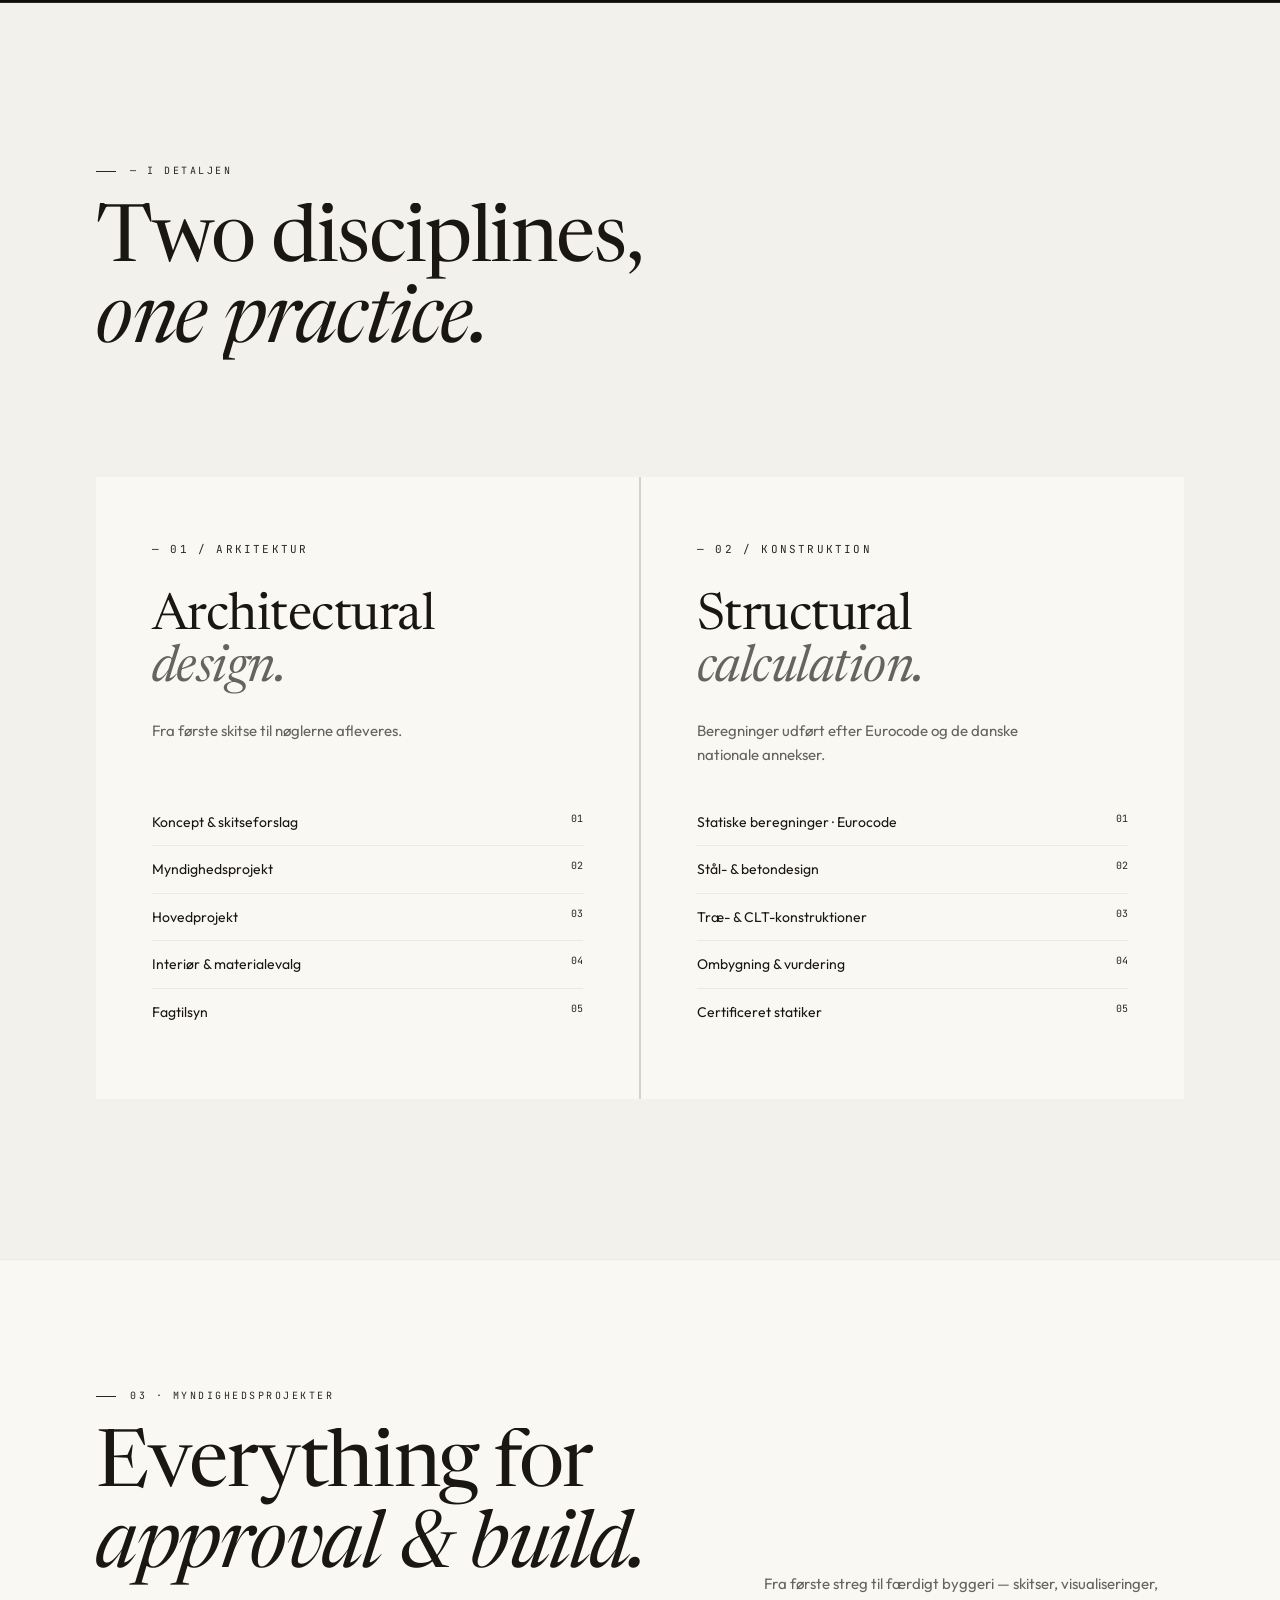
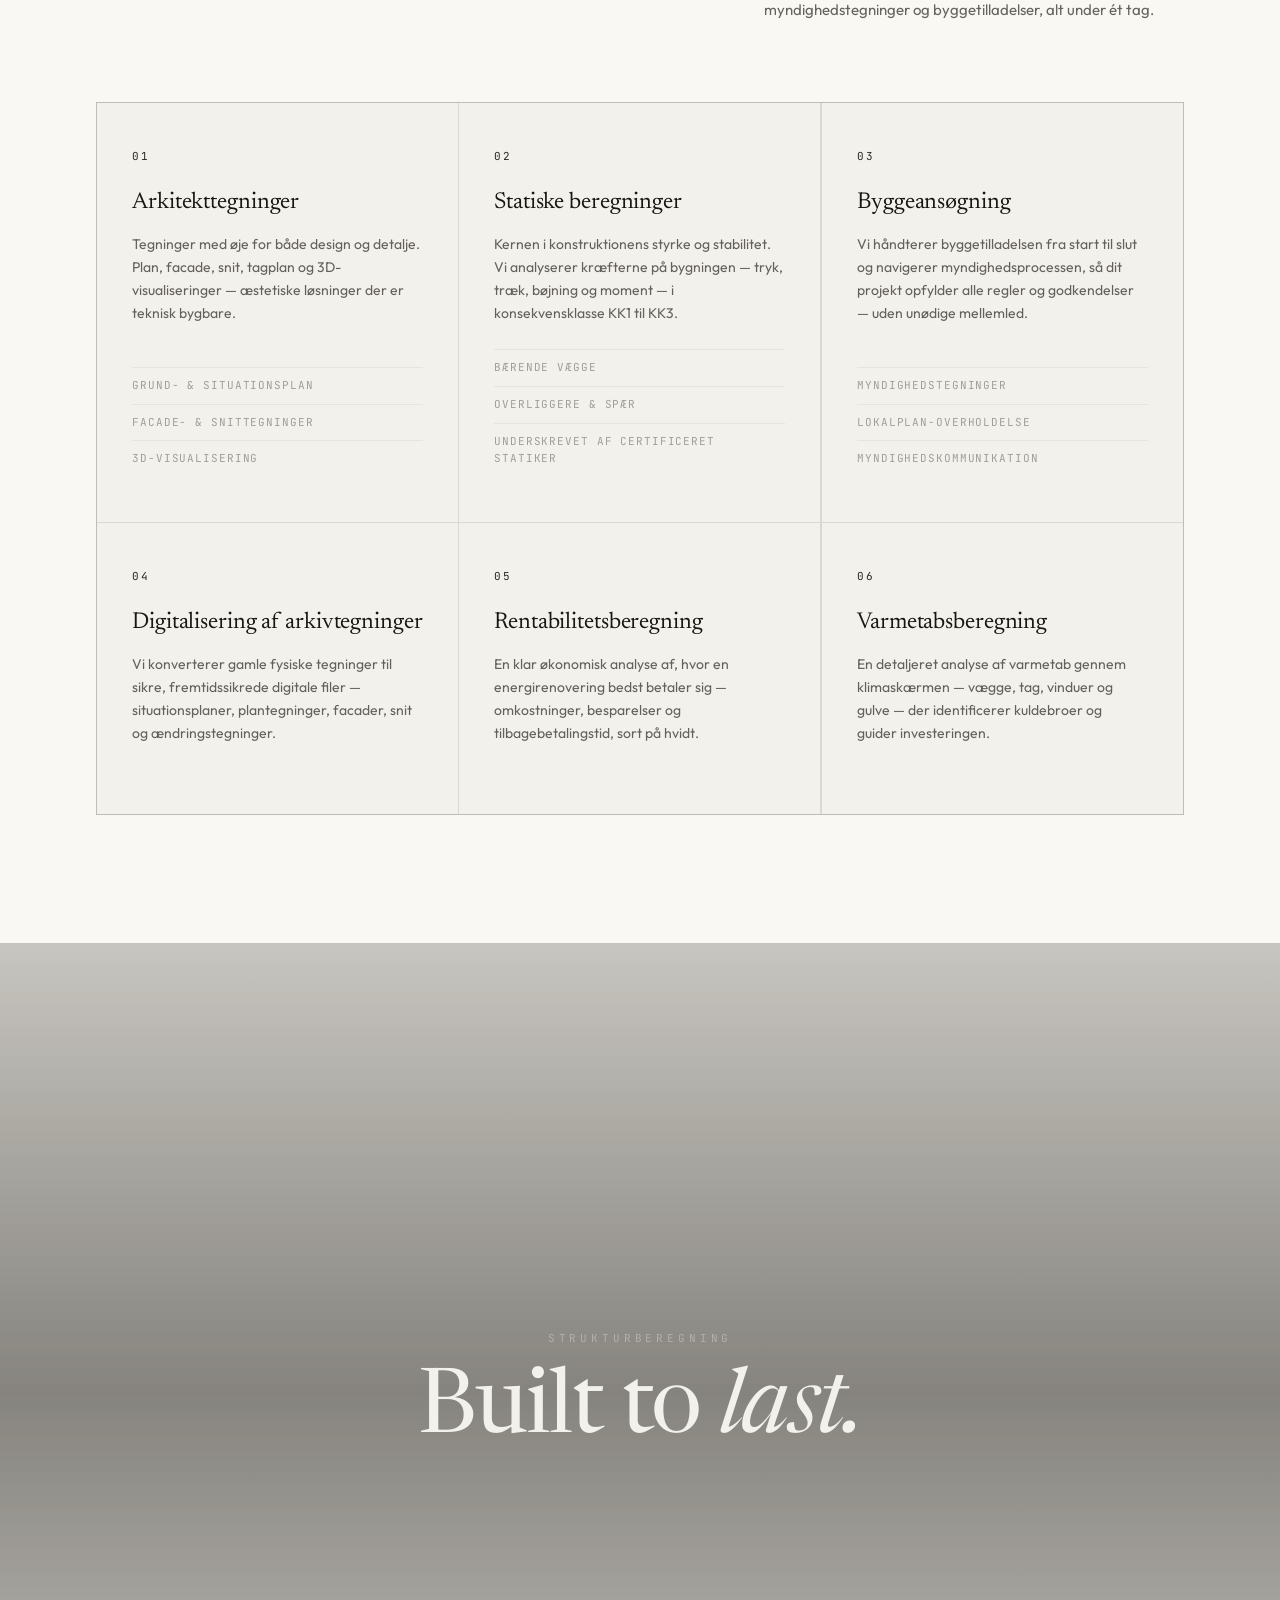
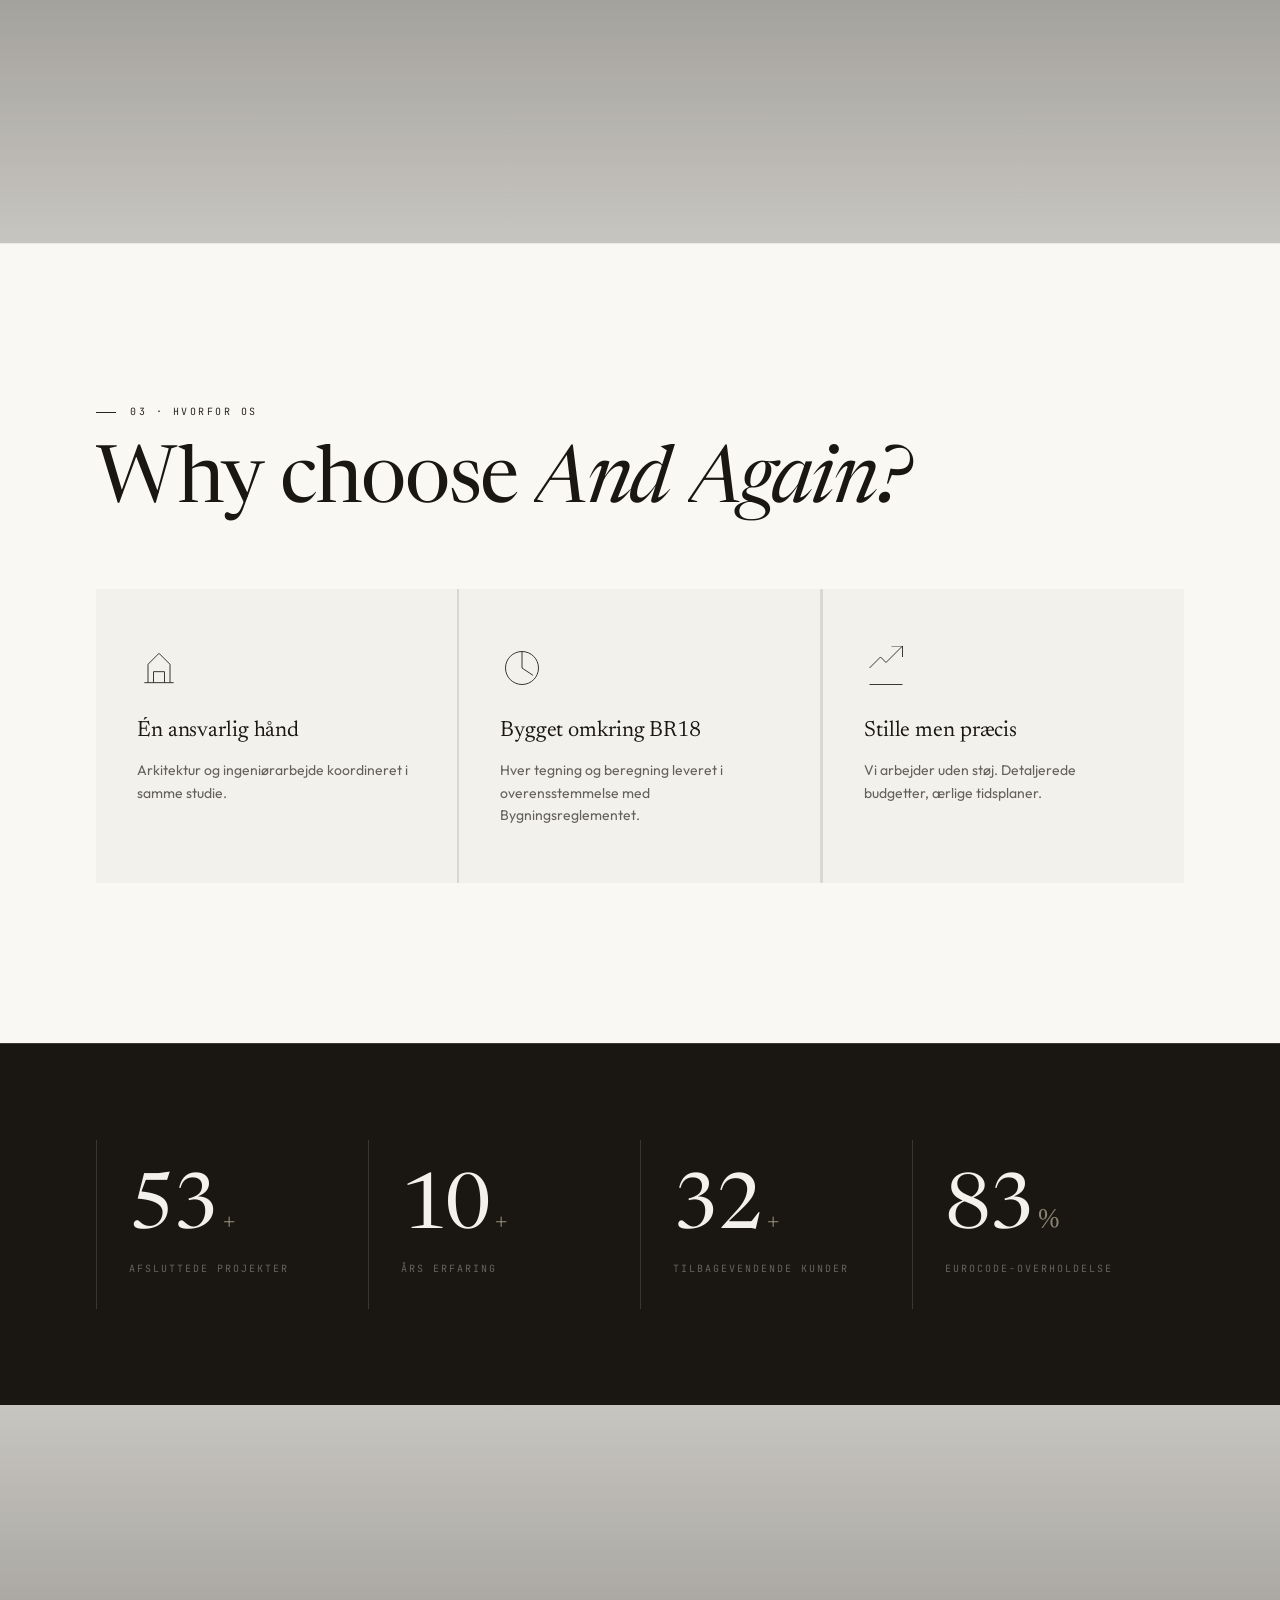
==== commit 6067528c: "Add scroll-driven 3D build sequence and site-wide visual effects - build3d.js: Three.js house (lazy-" ====
--- a/index.html
+++ b/index.html
@@ -146,20 +146,71 @@
 </section>
 
 <!-- ════════════════════════════════════════
-     FLAGSHIP — Nybyggeri (destaco på forsiden)
+     3D — fra tom grund til nøglefærdigt hus (build3d.js)
 ════════════════════════════════════════ -->
-<div class="photo-break flagship-promo" data-parallax>
-  <div class="photo-break-img" style="background-image:url('https://images.unsplash.com/photo-1541976590-713941681591?w=2400&q=90')"></div>
-  <div class="photo-break-overlay"></div>
-  <div class="photo-break-label">
-    <span data-en="Our specialty" data-da="Vores speciale">Vores speciale</span>
-    <h3 data-en="From empty plot to <em>move-in ready house.</em>" data-da="Fra tom grund til <em>nøglefærdigt hus.</em>">Fra tom grund til <em>nøglefærdigt hus.</em></h3>
-    <a href="nybyggeri.html" class="btn btn-blue" style="border-radius:100px;padding:14px 28px;">
-      <svg viewBox="0 0 14 11" fill="none" width="14" height="11"><path d="M0.6 0V6H13.1" stroke="currentColor" stroke-width="1.2"/><rect x="9.19" y="2.23" width="5.56" height="5.56" transform="rotate(45 9.19 2.23)" stroke="currentColor" stroke-width="1.2"/></svg>
-      <span data-en="See how it works" data-da="Se hvordan det foregår">Se hvordan det foregår</span>
-    </a>
-  </div>
-</div>
+<section class="build3d" id="byg" aria-labelledby="build3d-title">
+  <div class="build3d-sticky">
+    <canvas class="build3d-canvas" aria-hidden="true"></canvas>
+    <div class="build3d-fallback" aria-hidden="true"></div>
+    <div class="wrap build3d-ui">
+      <div class="build3d-head">
+        <div class="section-label" data-en="Our specialty" data-da="Vores speciale">Vores speciale</div>
+        <h2 class="build3d-title reveal" id="build3d-title" data-en="From empty plot to <em>move-in ready house.</em>" data-da="Fra tom grund til <em>nøglefærdigt hus.</em>">Fra tom grund til <em>nøglefærdigt hus.</em></h2>
+      </div>
+      <ol class="build3d-steps">
+        <li class="build3d-step">
+          <span class="build3d-num">01</span>
+          <div>
+            <h3 data-en="The plot" data-da="Grunden">Grunden</h3>
+            <div class="build3d-step-body"><p data-en="We start with the place — the plot, the local plan, the sun and the view." data-da="Vi starter med stedet — grunden, lokalplanen, solen og udsigten.">Vi starter med stedet — grunden, lokalplanen, solen og udsigten.</p></div>
+          </div>
+        </li>
+        <li class="build3d-step">
+          <span class="build3d-num">02</span>
+          <div>
+            <h3 data-en="The sketch" data-da="Skitsen">Skitsen</h3>
+            <div class="build3d-step-body"><p data-en="The house takes shape as lines: a first proposal with an honest budget." data-da="Huset tager form som streg: et første forslag med et ærligt budget.">Huset tager form som streg: et første forslag med et ærligt budget.</p></div>
+          </div>
+        </li>
+        <li class="build3d-step">
+          <span class="build3d-num">03</span>
+          <div>
+            <h3 data-en="The structure" data-da="Statikken">Statikken</h3>
+            <div class="build3d-step-body"><p data-en="The engineer calculates the frame that will carry it all — to Eurocode." data-da="Ingeniøren beregner skelettet, der skal bære det hele — efter Eurocode.">Ingeniøren beregner skelettet, der skal bære det hele — efter Eurocode.</p></div>
+          </div>
+        </li>
+        <li class="build3d-step">
+          <span class="build3d-num">04</span>
+          <div>
+            <h3 data-en="The permit" data-da="Byggetilladelsen">Byggetilladelsen</h3>
+            <div class="build3d-step-body"><p data-en="The municipality says yes — walls and floors rise." data-da="Kommunen siger ja — vægge og dæk rejser sig.">Kommunen siger ja — vægge og dæk rejser sig.</p></div>
+          </div>
+        </li>
+        <li class="build3d-step">
+          <span class="build3d-num">05</span>
+          <div>
+            <h3 data-en="The roof" data-da="Taget">Taget</h3>
+            <div class="build3d-step-body"><p data-en="The roof closes the house: sealed, insulated and built to BR18." data-da="Taget lukker huset: tæt, isoleret og bygget efter BR18.">Taget lukker huset: tæt, isoleret og bygget efter BR18.</p></div>
+          </div>
+        </li>
+        <li class="build3d-step">
+          <span class="build3d-num">06</span>
+          <div>
+            <h3 data-en="Move-in ready" data-da="Nøglefærdigt">Nøglefærdigt</h3>
+            <div class="build3d-step-body"><p data-en="The lights come on. The keys are in your hand." data-da="Lyset tændes. Nøglerne er i din hånd.">Lyset tændes. Nøglerne er i din hånd.</p></div>
+          </div>
+        </li>
+      </ol>
+      <div class="build3d-foot">
+        <div class="build3d-progress" aria-hidden="true"><span class="build3d-progress-fill"></span></div>
+        <a href="nybyggeri.html" class="btn btn-blue" style="border-radius:100px;padding:14px 28px;">
+          <svg viewBox="0 0 14 11" fill="none" width="14" height="11"><path d="M0.6 0V6H13.1" stroke="currentColor" stroke-width="1.2"/><rect x="9.19" y="2.23" width="5.56" height="5.56" transform="rotate(45 9.19 2.23)" stroke="currentColor" stroke-width="1.2"/></svg>
+          <span data-en="See how it works" data-da="Se hvordan det foregår">Se hvordan det foregår</span>
+        </a>
+      </div>
+    </div>
+  </div>
+</section>
 
 <!-- ════════════════════════════════════════
      TEAM
@@ -177,14 +228,13 @@
 
     <div class="team-grid">
 
-      <!-- Filali Mohamed -->
       <div class="team-card reveal d1">
         <div class="team-photo">
           <div class="team-photo-placeholder"></div>
           <span class="team-photo-num">01 / 03</span>
         </div>
         <div class="team-info">
-          <h3 class="team-name">Filali Mohamed</h3>
+          <h3 class="team-name"></h3>
           <p class="team-role" data-en="CEO & Owner<br>Architect and Architectural Engineer" data-da="CEO & Ejer<br>Arkitekt og bygningsingeniør">CEO &amp; Ejer<br>Arkitekt og bygningsingeniør</p>
           <span class="team-tag" data-en="Architecture" data-da="Arkitektur">Arkitektur</span>
         </div>
@@ -1178,6 +1228,7 @@
   ];
   let currentLabel = 'Home';
   function updateSectionLabel() {
+    if (!headerPageTitle) return; // element no longer exists in the header
     let active = 'Home';
     for (const s of sections) {
       const el = document.getElementById(s.id);
@@ -1550,9 +1601,9 @@
           <span class="team-photo-num">01 / 03</span>
         </div>
         <div class="team-info">
-          <h3 class="team-name">Filali Mohamed</h3>
+          <h3 class="team-name"></h3>
           <p class="team-role" data-en="CEO & Owner<br>Architect and Architectural Engineer" data-da="CEO & Ejer<br>Arkitekt og bygningsingeniør">CEO &amp; Ejer<br>Arkitekt og bygningsingeniør</p>
-          <p style="margin-top:0.6rem;font-size:0.9rem;line-height:1.6;opacity:0.65;" data-en="Mohamed leads the studio with a dual focus on architecture and structural engineering. With over a decade of experience across residential, mixed-use and public projects, he ensures that every design is both visually considered and technically sound." data-da="Mohamed leder studiet med et dobbelt fokus på arkitektur og strukturberegning. Med over ti års erfaring inden for bolig-, blandet- og offentlige projekter sikrer han, at hvert design er både visuelt gennemtænkt og teknisk solidt.">Mohamed leder studiet med et dobbelt fokus på arkitektur og strukturberegning. Med over ti års erfaring inden for bolig-, blandet- og offentlige projekter sikrer han, at hvert design er både visuelt gennemtænkt og teknisk solidt.</p>
+          <p style="margin-top:0.6rem;font-size:0.9rem;line-height:1.6;opacity:0.65;" data-en="Leads the studio with a dual focus on architecture and structural engineering. With over a decade of experience across residential, mixed-use and public projects, he ensures that every design is both visually considered and technically sound." data-da="Leder studiet med et dobbelt fokus på arkitektur og strukturberegning. Med over ti års erfaring inden for bolig-, blandet- og offentlige projekter sikrer han, at hvert design er både visuelt gennemtænkt og teknisk solidt.">Leder studiet med et dobbelt fokus på arkitektur og strukturberegning. Med over ti års erfaring inden for bolig-, blandet- og offentlige projekter sikrer han, at hvert design er både visuelt gennemtænkt og teknisk solidt.</p>
           <span class="team-tag" data-en="Architecture" data-da="Arkitektur">Arkitektur</span>
         </div>
       </div>
@@ -1759,6 +1810,8 @@
     wireForm('modalForm', 'modalSuccess', modalFileField);   // formulario del popup "Create a project"
   })();
 </script>
+<script src="effects.js" defer></script>
+<script type="module" src="build3d.js"></script>
 
 </body>
 </html>
--- a/shared.css
+++ b/shared.css
@@ -2607,7 +2607,197 @@
 .lp-faq-item p { font-size: 15px; line-height: 1.7; color: var(--dark-soft); padding: 0 0 1.8rem; max-width: 62ch; }
 
 /* ══════════════════════════════════════════
-   FLAGSHIP PROMO (portada → nybyggeri.html)
-══════════════════════════════════════════ */
-.flagship-promo .photo-break-label { max-width: 640px; padding: 0 1.5rem; }
-.flagship-promo .photo-break-label .btn { margin-top: 2.2rem; display: inline-flex; }
+   3D BUILD SEQUENCE — "Fra tom grund til nøglefærdigt hus"
+══════════════════════════════════════════ */
+.build3d { position: relative; height: 560vh; background: var(--cream); }
+.build3d-sticky {
+  position: sticky; top: 0; height: 100vh; height: 100dvh; overflow: hidden;
+}
+.build3d-canvas, .build3d-fallback {
+  position: absolute; inset: 0; width: 100%; height: 100%; display: block;
+}
+.build3d-canvas { opacity: 0; transition: opacity 1.2s cubic-bezier(.22,1,.36,1); }
+.build3d.is-ready .build3d-canvas { opacity: 1; }
+.build3d-fallback {
+  display: none;
+  background: #17140F url('https://images.unsplash.com/photo-1541976590-713941681591?w=2000&q=80') center/cover no-repeat;
+}
+.build3d-fallback::after { content: ''; position: absolute; inset: 0; background: linear-gradient(90deg, rgba(23,20,15,.88), rgba(23,20,15,.35)); }
+.build3d.no-webgl .build3d-fallback, .build3d:not(.is-live) .build3d-fallback { display: block; }
+
+.build3d-ui {
+  position: relative; z-index: 2; height: 100%;
+  display: grid; grid-template-rows: auto 1fr auto; gap: 1.5rem;
+  padding-top: 8.5rem; padding-bottom: 2.6rem;
+  pointer-events: none; color: var(--dark);
+  transition: color .8s cubic-bezier(.22,1,.36,1);
+}
+.build3d-ui a { pointer-events: auto; }
+.build3d-head { max-width: 31rem; }
+.build3d-title {
+  font-family: var(--serif); font-weight: 400;
+  font-size: clamp(34px, 4.1vw, 62px); line-height: 1.02; letter-spacing: -0.02em;
+  margin-top: .6rem;
+}
+.build3d-title em { font-style: italic; color: var(--dark-soft); transition: color .8s; }
+
+.build3d-steps {
+  align-self: center; list-style: none; margin: 0; padding: 0;
+  max-width: 25rem; border-bottom: 1px solid var(--line);
+}
+.build3d-step {
+  display: grid; grid-template-columns: 2.6rem 1fr; column-gap: 1rem;
+  padding: .85rem 0; border-top: 1px solid var(--line);
+  opacity: .34; transition: opacity .6s cubic-bezier(.22,1,.36,1), border-color .8s;
+}
+.build3d-step.is-done { opacity: .58; }
+.build3d-step.is-active { opacity: 1; }
+.build3d-num {
+  font-family: var(--mono); font-size: 11px; letter-spacing: .2em; padding-top: .45rem;
+  color: var(--dark-faded); transition: color .6s;
+}
+.build3d-step.is-active .build3d-num { color: var(--dark); }
+.build3d-step h3 {
+  font-family: var(--serif); font-weight: 400; font-size: 22px; letter-spacing: -0.005em; line-height: 1.25;
+}
+.build3d-step-body {
+  display: grid; grid-template-rows: 0fr;
+  transition: grid-template-rows .6s cubic-bezier(.22,1,.36,1);
+}
+.build3d-step.is-active .build3d-step-body { grid-template-rows: 1fr; }
+.build3d-step-body > p {
+  overflow: hidden; margin: 0; padding-top: .35rem;
+  font-size: 14px; line-height: 1.6; color: var(--dark-soft); max-width: 34ch; transition: color .8s;
+}
+
+.build3d-foot { display: flex; align-items: center; gap: 2rem; flex-wrap: wrap; }
+.build3d-progress {
+  flex: 0 1 18rem; height: 1px; background: var(--line); overflow: hidden; transition: background .8s;
+}
+.build3d-progress-fill {
+  display: block; height: 100%; background: var(--dark);
+  transform: scaleX(0); transform-origin: left; transition: background .8s;
+}
+
+/* Evening (last step), and the photo fallback, use light text */
+.build3d.is-dusk .build3d-ui,
+.build3d.no-webgl .build3d-ui,
+.build3d:not(.is-live) .build3d-ui { color: var(--light); }
+.build3d.is-dusk :is(.build3d-title em, .build3d-step-body > p, .section-label),
+.build3d.no-webgl :is(.build3d-title em, .build3d-step-body > p, .section-label),
+.build3d:not(.is-live) :is(.build3d-title em, .build3d-step-body > p, .section-label) { color: rgba(243,241,235,.66); }
+.build3d.is-dusk :is(.build3d-step, .build3d-steps, .build3d-progress),
+.build3d.no-webgl :is(.build3d-step, .build3d-steps),
+.build3d:not(.is-live) :is(.build3d-step, .build3d-steps) { border-color: rgba(243,241,235,.16); }
+.build3d.is-dusk .build3d-progress { background: rgba(243,241,235,.16); }
+.build3d.is-dusk .build3d-progress-fill { background: var(--light); }
+.build3d.is-dusk .build3d-num,
+.build3d.is-dusk .build3d-step.is-active .build3d-num { color: rgba(243,241,235,.8); }
+.build3d.is-dusk .section-label::before { background: rgba(243,241,235,.5); }
+
+/* Without the script running, show everything as a normal section */
+.build3d:not(.is-live) { height: auto; }
+.build3d:not(.is-live) .build3d-sticky { position: relative; height: auto; min-height: 100vh; }
+.build3d:not(.is-live) .build3d-step,
+.build3d.no-webgl .build3d-step { opacity: 1; }
+.build3d:not(.is-live) .build3d-step-body,
+.build3d.no-webgl .build3d-step-body { grid-template-rows: 1fr; }
+
+@media (max-width: 768px) {
+  .build3d { height: 460vh; }
+  .build3d-ui { padding-top: 6.4rem; padding-bottom: 1.4rem; gap: 1rem; grid-template-rows: auto 1fr auto; }
+  .build3d-title { font-size: clamp(30px, 8.6vw, 40px); }
+  .build3d-steps {
+    align-self: end; position: relative; max-width: none; min-height: 9.2rem;
+    border: 0; border-radius: 18px; padding: 1rem 1.1rem;
+    background: color-mix(in srgb, var(--cream) 86%, transparent);
+    transition: background .8s;
+  }
+  .build3d.is-dusk .build3d-steps { background: rgba(23,20,15,.72); }
+  .build3d-step {
+    position: absolute; inset: 1rem 1.1rem auto 1.1rem; border-top: 0; padding: 0;
+    opacity: 0; transform: translateY(10px);
+    transition: opacity .5s cubic-bezier(.22,1,.36,1), transform .5s cubic-bezier(.22,1,.36,1);
+  }
+  .build3d-step.is-done { opacity: 0; }
+  .build3d-step.is-active { opacity: 1; transform: none; }
+  .build3d-step-body { grid-template-rows: 1fr; }
+  .build3d-foot { gap: 1rem; }
+  .build3d-progress { flex: 1 1 100%; }
+  .build3d.no-webgl .build3d-steps,
+  .build3d:not(.is-live) .build3d-steps { min-height: 0; background: none; padding: 0; }
+  .build3d.no-webgl .build3d-step,
+  .build3d:not(.is-live) .build3d-step { position: relative; inset: auto; transform: none; padding: .7rem 0; }
+}
+
+/* ══════════════════════════════════════════
+   EFFECTS (effects.js)
+══════════════════════════════════════════ */
+/* Word-by-word heading reveal */
+.split-ready.reveal { opacity: 1; transform: none; filter: none; }
+.sw {
+  display: inline-block; overflow: hidden; vertical-align: top;
+  padding: 0 .06em .14em 0; margin: 0 -.06em -.14em 0;
+}
+.swi {
+  display: inline-block; transform: translate3d(0, 112%, 0);
+  transition: transform 1.15s cubic-bezier(.22,1,.36,1);
+  transition-delay: calc(var(--i, 0) * 55ms);
+}
+.split-ready.in .swi { transform: none; }
+
+/* Project images: curtain reveal + tilt glare */
+.project.reveal { opacity: 1; filter: none; transform: none; transition: transform .6s cubic-bezier(.22,1,.36,1); will-change: transform; }
+.project.reveal img {
+  clip-path: inset(100% 0 0 0); transform: scale(1.22);
+  transition: clip-path 1.35s cubic-bezier(.77,0,.175,1), transform 1.8s cubic-bezier(.22,1,.36,1), filter .8s;
+}
+.project.reveal.in img { clip-path: inset(0 0 0 0); transform: scale(1); }
+.project.reveal.in:hover img { transform: scale(1.06); }
+.project-info { z-index: 2; }
+.tilt-glare {
+  position: absolute; inset: 0; z-index: 1; pointer-events: none; opacity: 0;
+  background: radial-gradient(520px circle at var(--gx, 50%) var(--gy, 50%), rgba(255,255,255,.24), transparent 46%);
+  transition: opacity .45s cubic-bezier(.22,1,.36,1);
+}
+.project:hover .tilt-glare { opacity: 1; }
+
+/* Cursor spotlight on cards */
+.has-spotlight { position: relative; isolation: isolate; }
+.has-spotlight::before {
+  content: ''; position: absolute; inset: 0; z-index: -1; pointer-events: none; opacity: 0;
+  background: radial-gradient(380px circle at var(--mx, 50%) var(--my, 50%), rgba(138,130,113,.2), transparent 62%);
+  transition: opacity .5s cubic-bezier(.22,1,.36,1);
+}
+.has-spotlight:hover::before { opacity: 1; }
+
+/* Paper grain over the whole page (fixed, never repaints on scroll) */
+body::after {
+  content: ''; position: fixed; inset: 0; z-index: 9990; pointer-events: none; opacity: .5;
+  background-image: url("data:image/svg+xml,%3Csvg xmlns='http://www.w3.org/2000/svg' width='180' height='180'%3E%3Cfilter id='n'%3E%3CfeTurbulence type='fractalNoise' baseFrequency='.85' numOctaves='3' stitchTiles='stitch'/%3E%3CfeColorMatrix values='0 0 0 0 .1 0 0 0 0 .09 0 0 0 0 .07 0 0 0 .09 0'/%3E%3C/filter%3E%3Crect width='100%25' height='100%25' filter='url(%23n)'/%3E%3C/svg%3E");
+}
+
+@media (prefers-reduced-motion: reduce) {
+  .build3d { height: auto; }
+  .build3d-sticky { position: relative; height: auto; min-height: 100vh; }
+  .build3d-step { opacity: 1 !important; }
+  .build3d-step-body { grid-template-rows: 1fr !important; }
+  .project.reveal img { clip-path: none !important; transform: none !important; }
+  .swi { transform: none !important; }
+}
+@media (prefers-reduced-motion: reduce) and (max-width: 768px) {
+  .build3d-steps { min-height: 0; }
+  .build3d-step { position: relative !important; inset: auto !important; transform: none !important; padding: .7rem 0 !important; }
+}
+
+/* Stats row: big numbers made the 2-column grid ~11px wider than a 375px phone */
+@media (max-width: 480px) {
+  .stat-num { font-size: clamp(38px, 11vw, 56px); }
+  .stats-grid > * { min-width: 0; }
+}
+
+/* Section headers with a side paragraph: stack them on phones */
+@media (max-width: 768px) {
+  .services-header { flex-direction: column; align-items: flex-start; gap: 1.5rem; margin-bottom: 3rem; }
+  .cap-intro { max-width: none; align-self: auto; }
+}
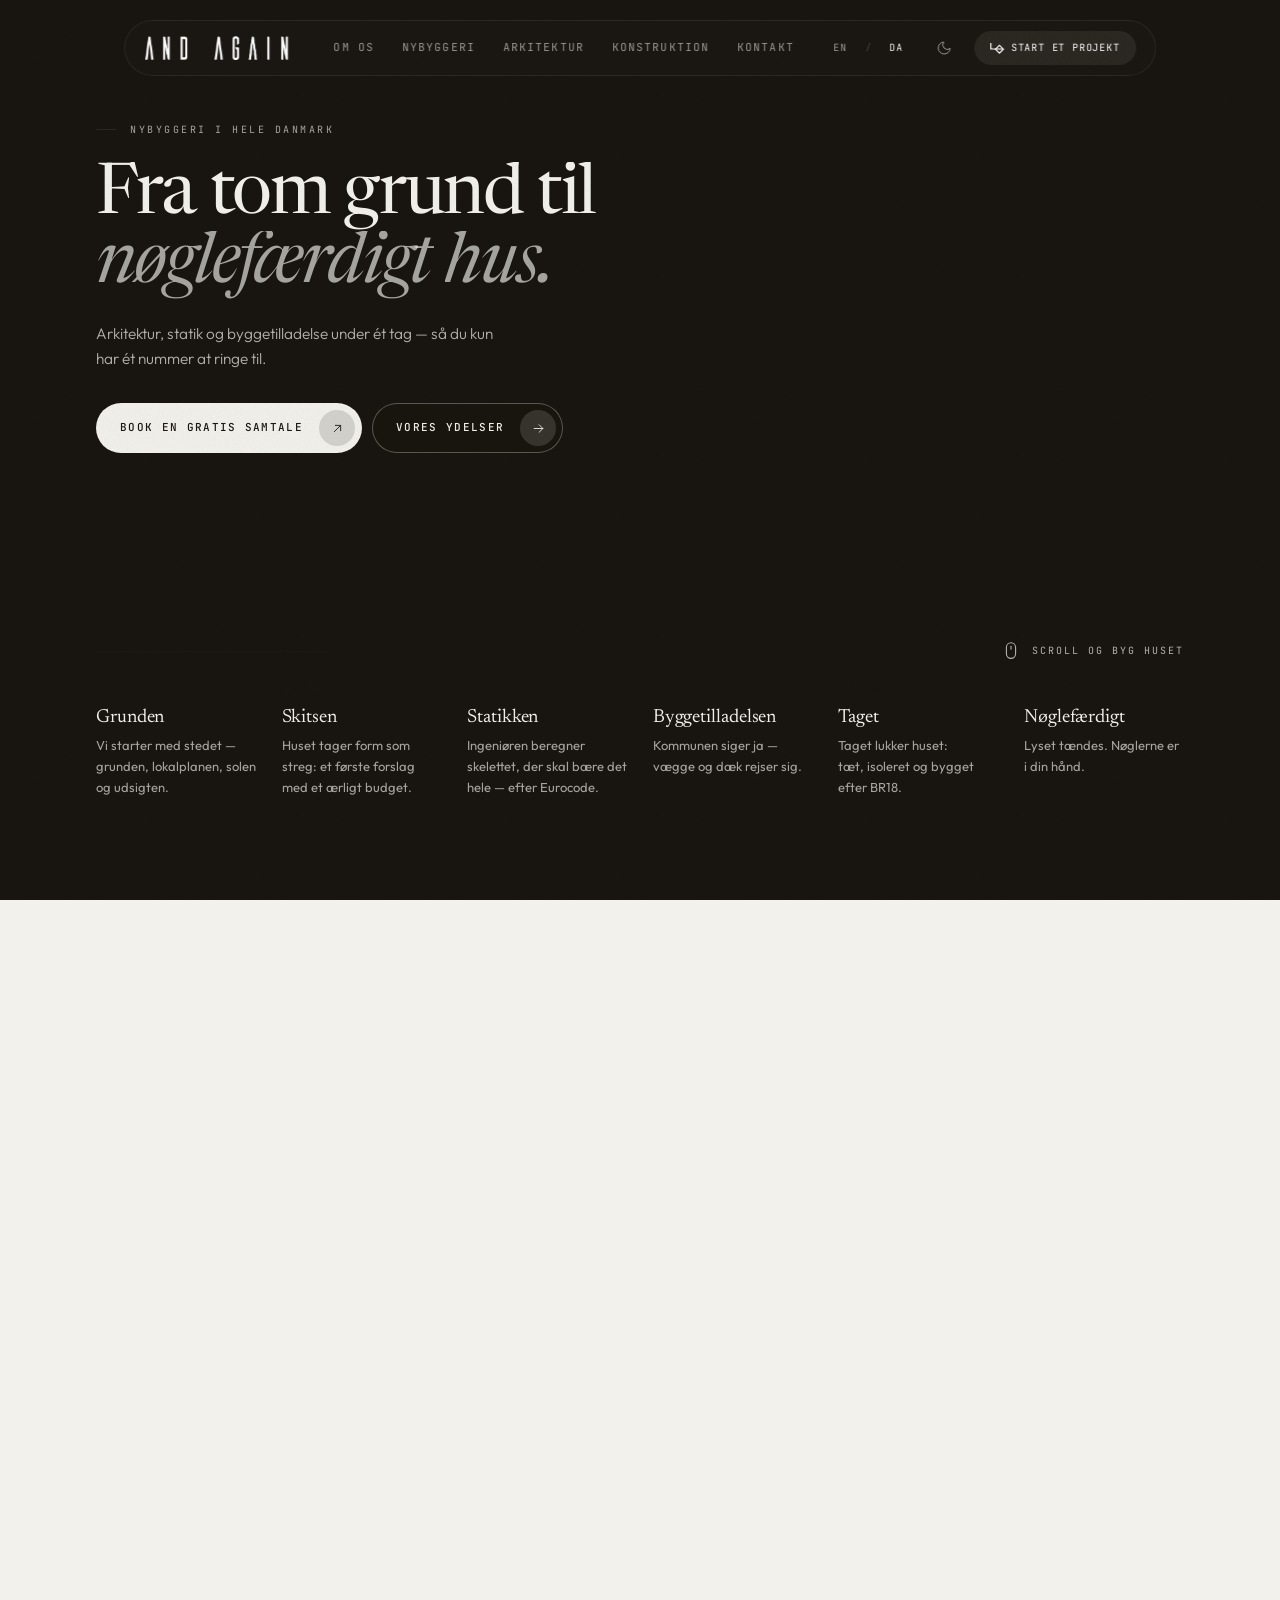
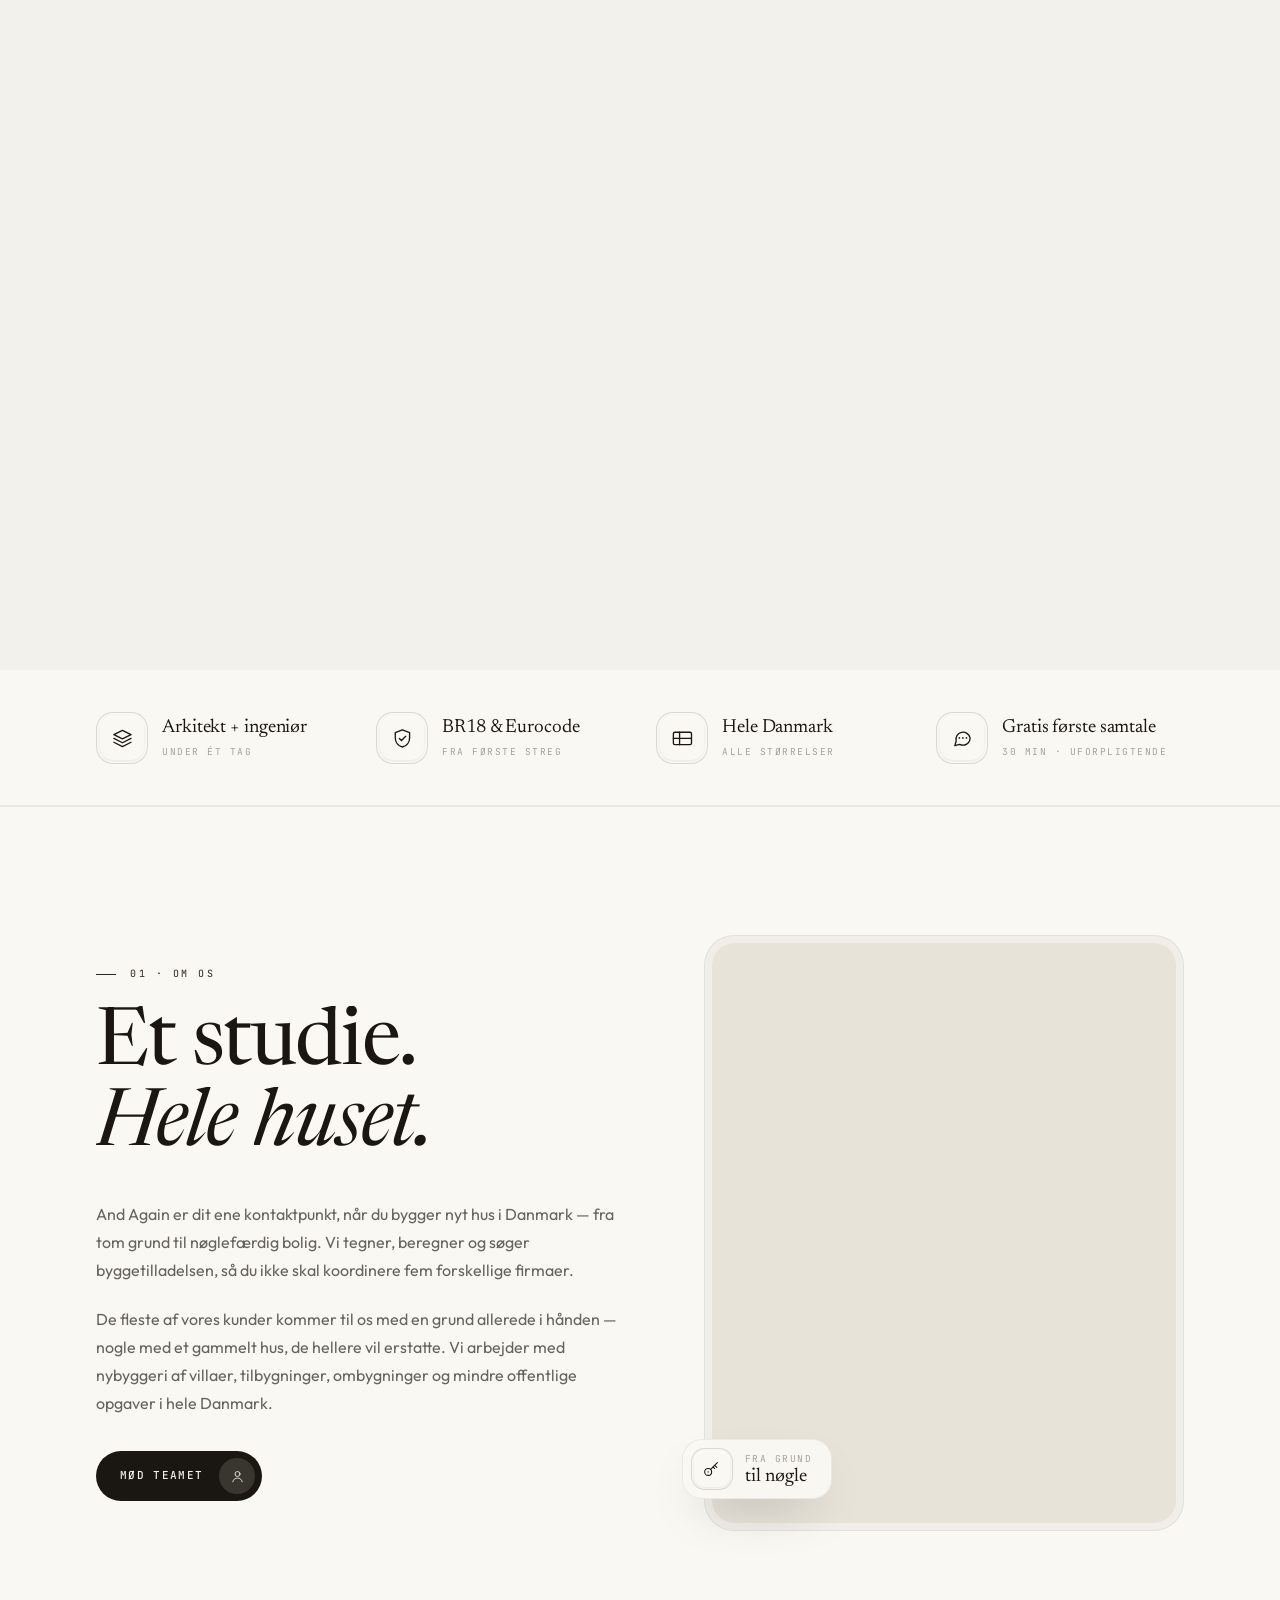
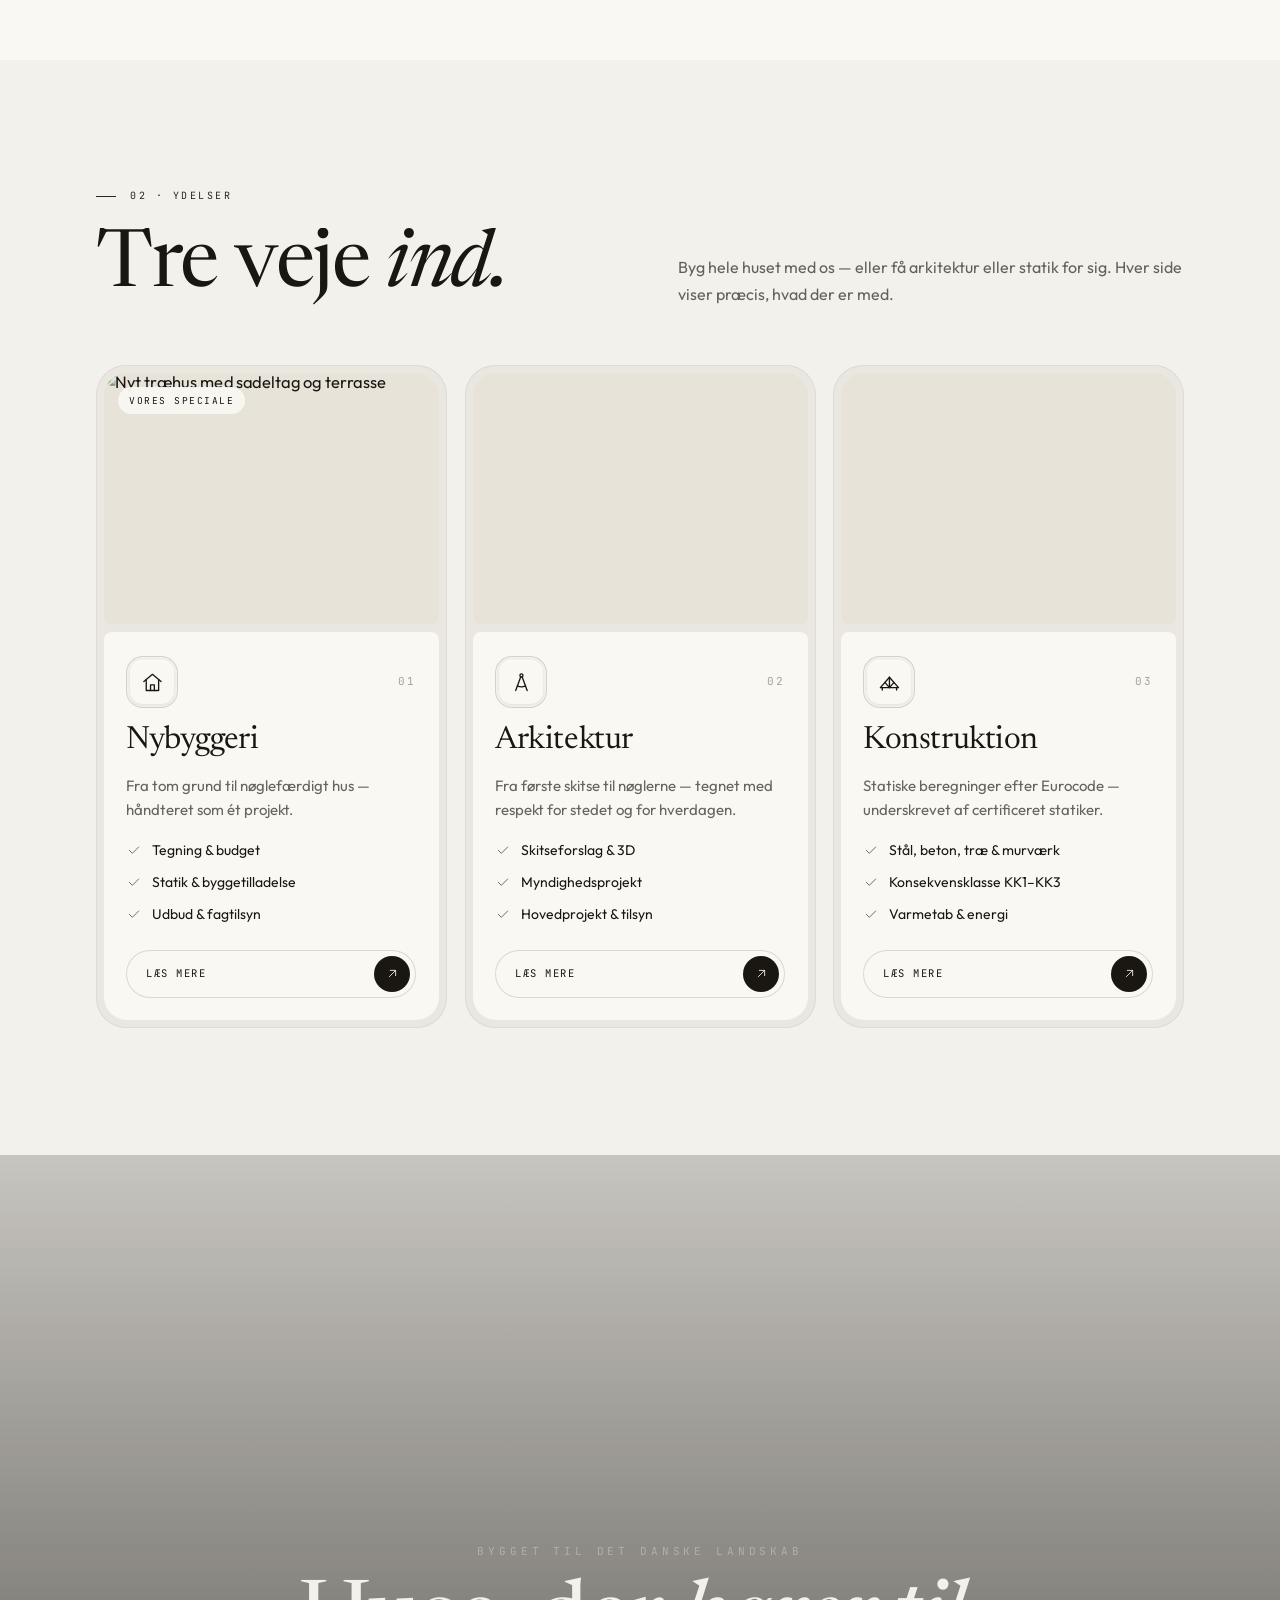
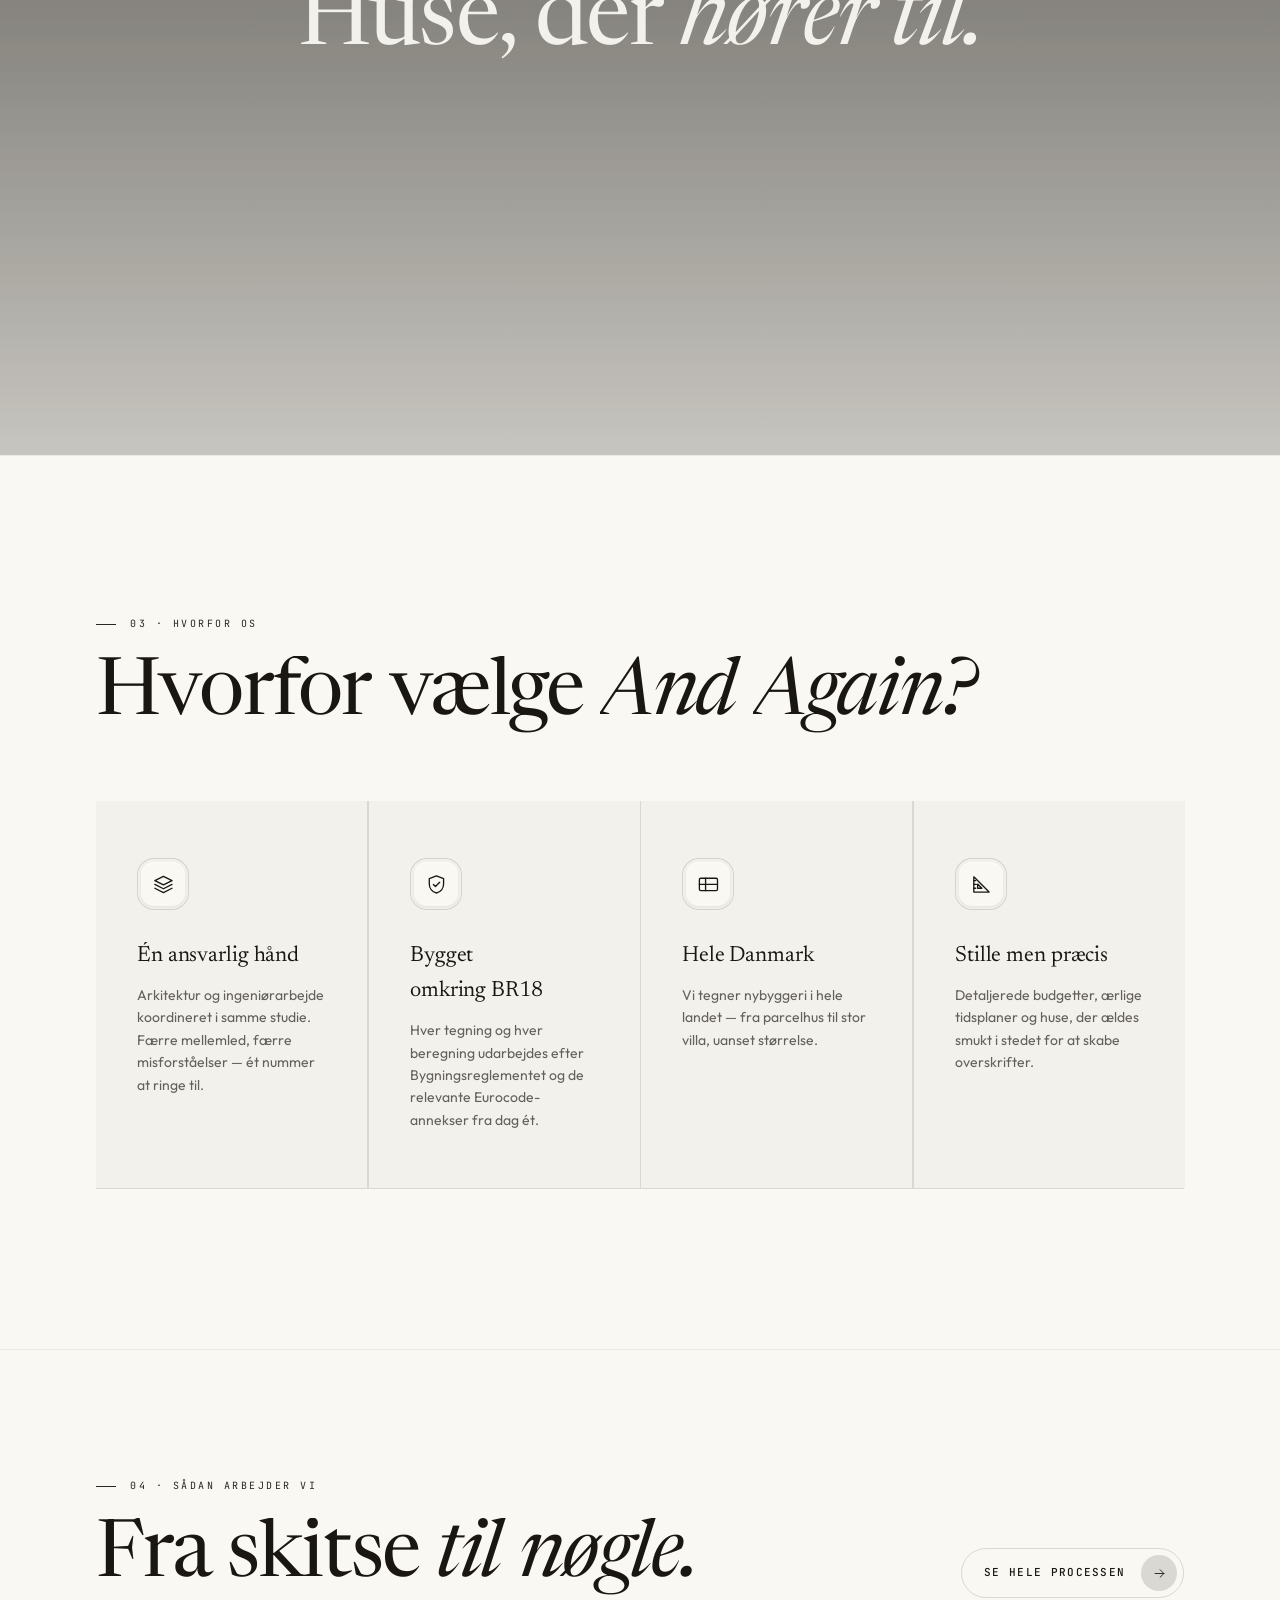
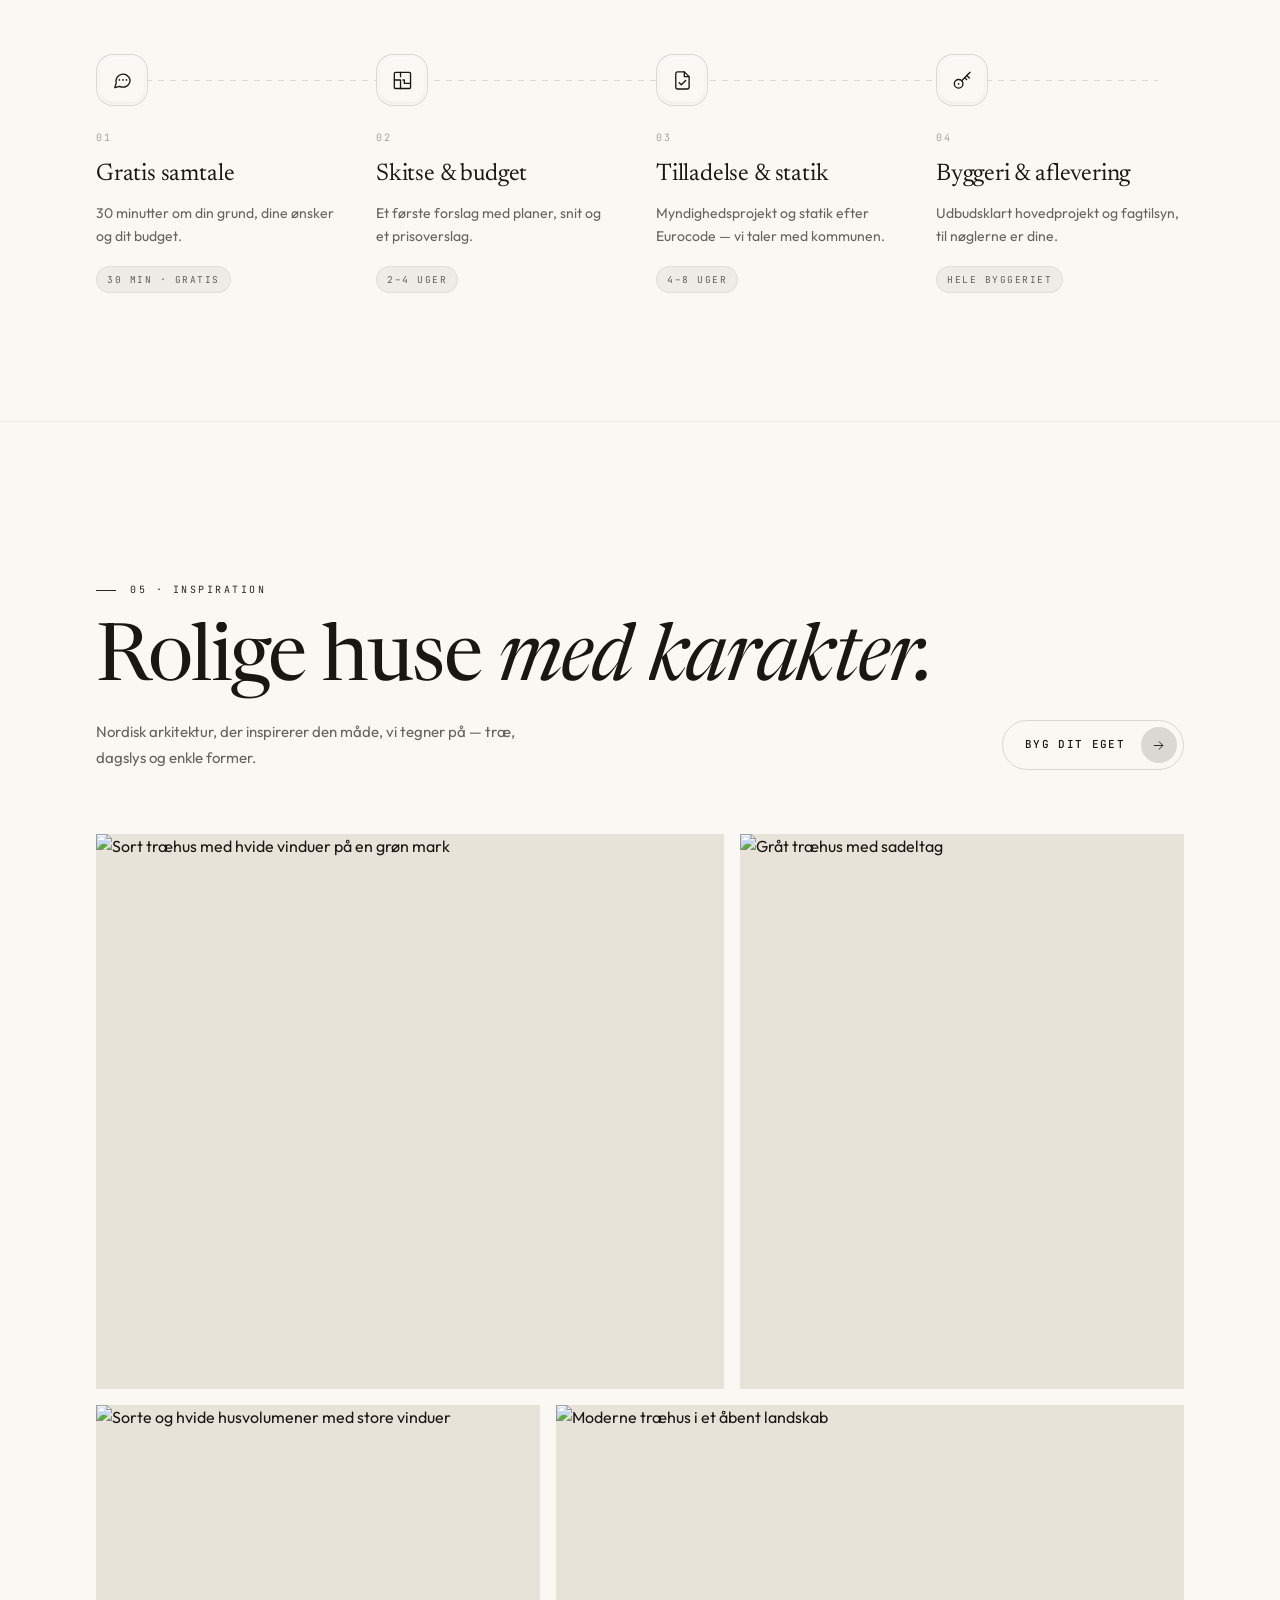
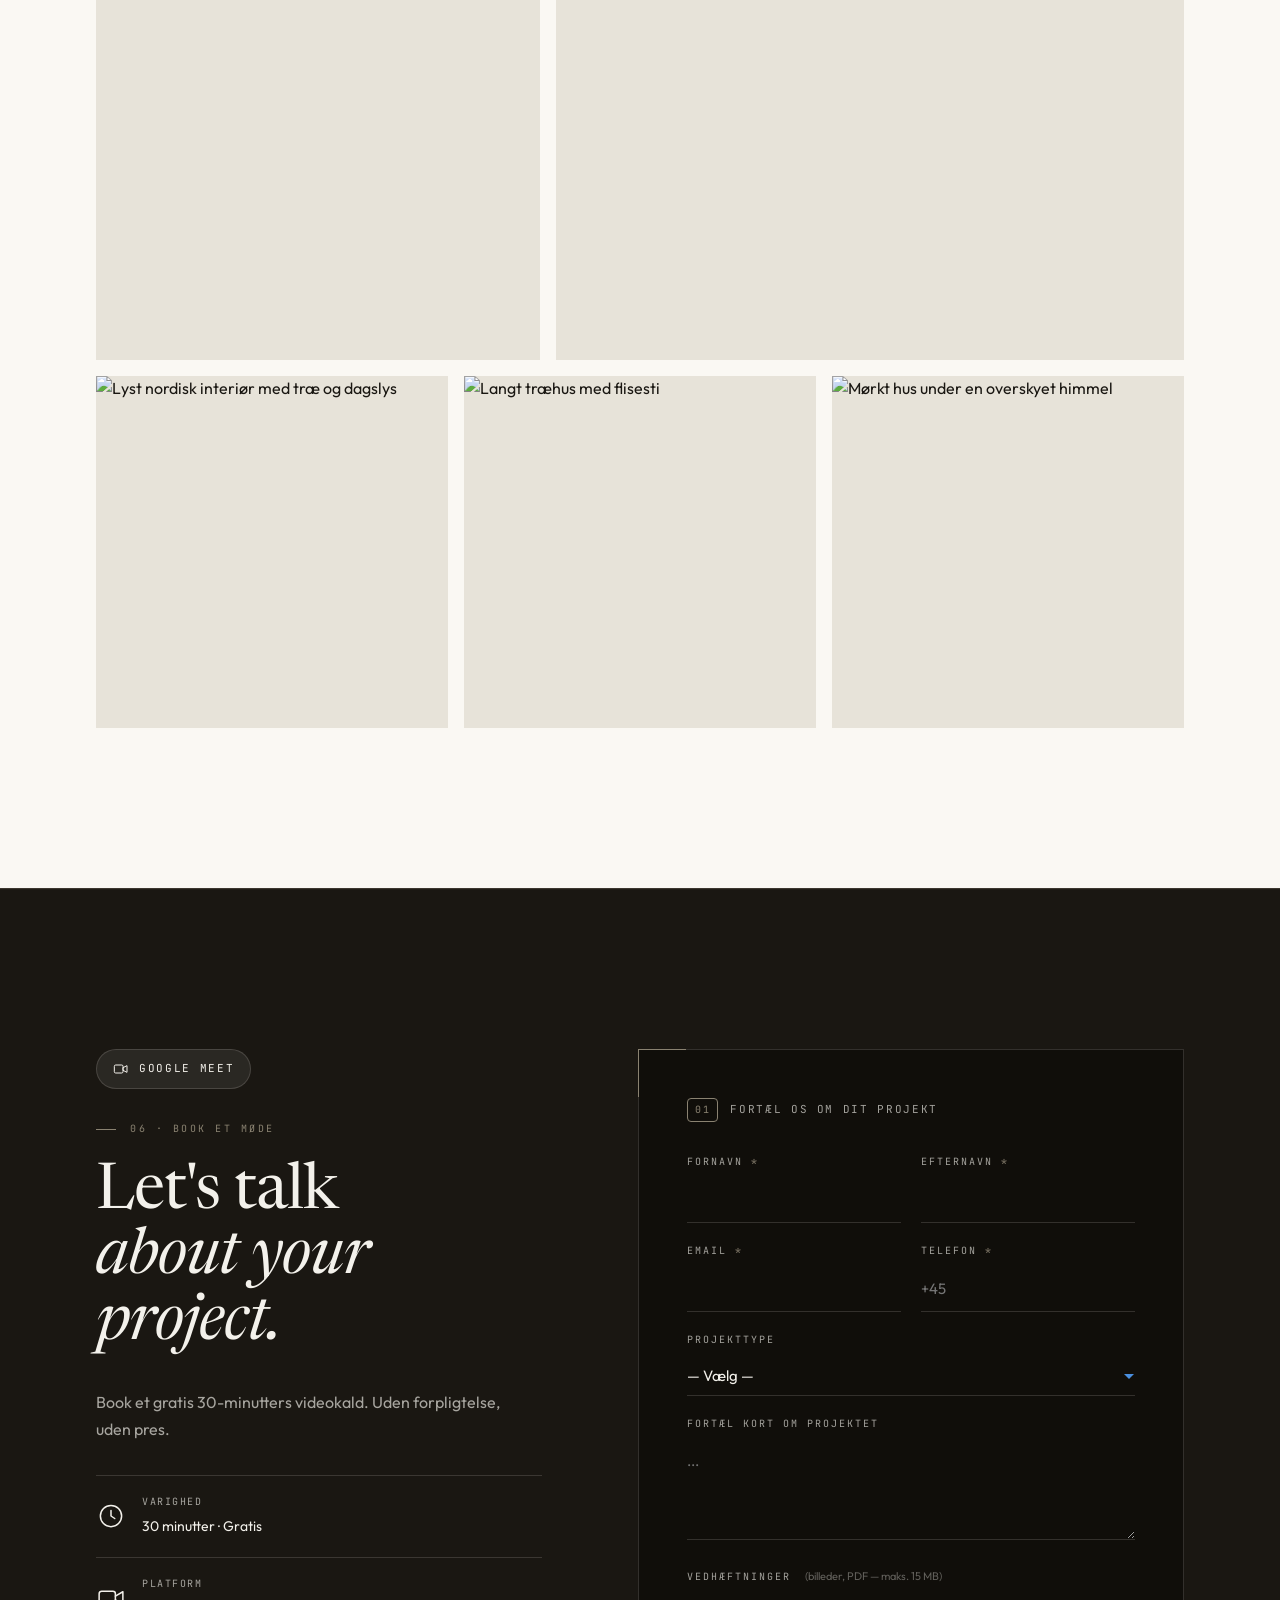
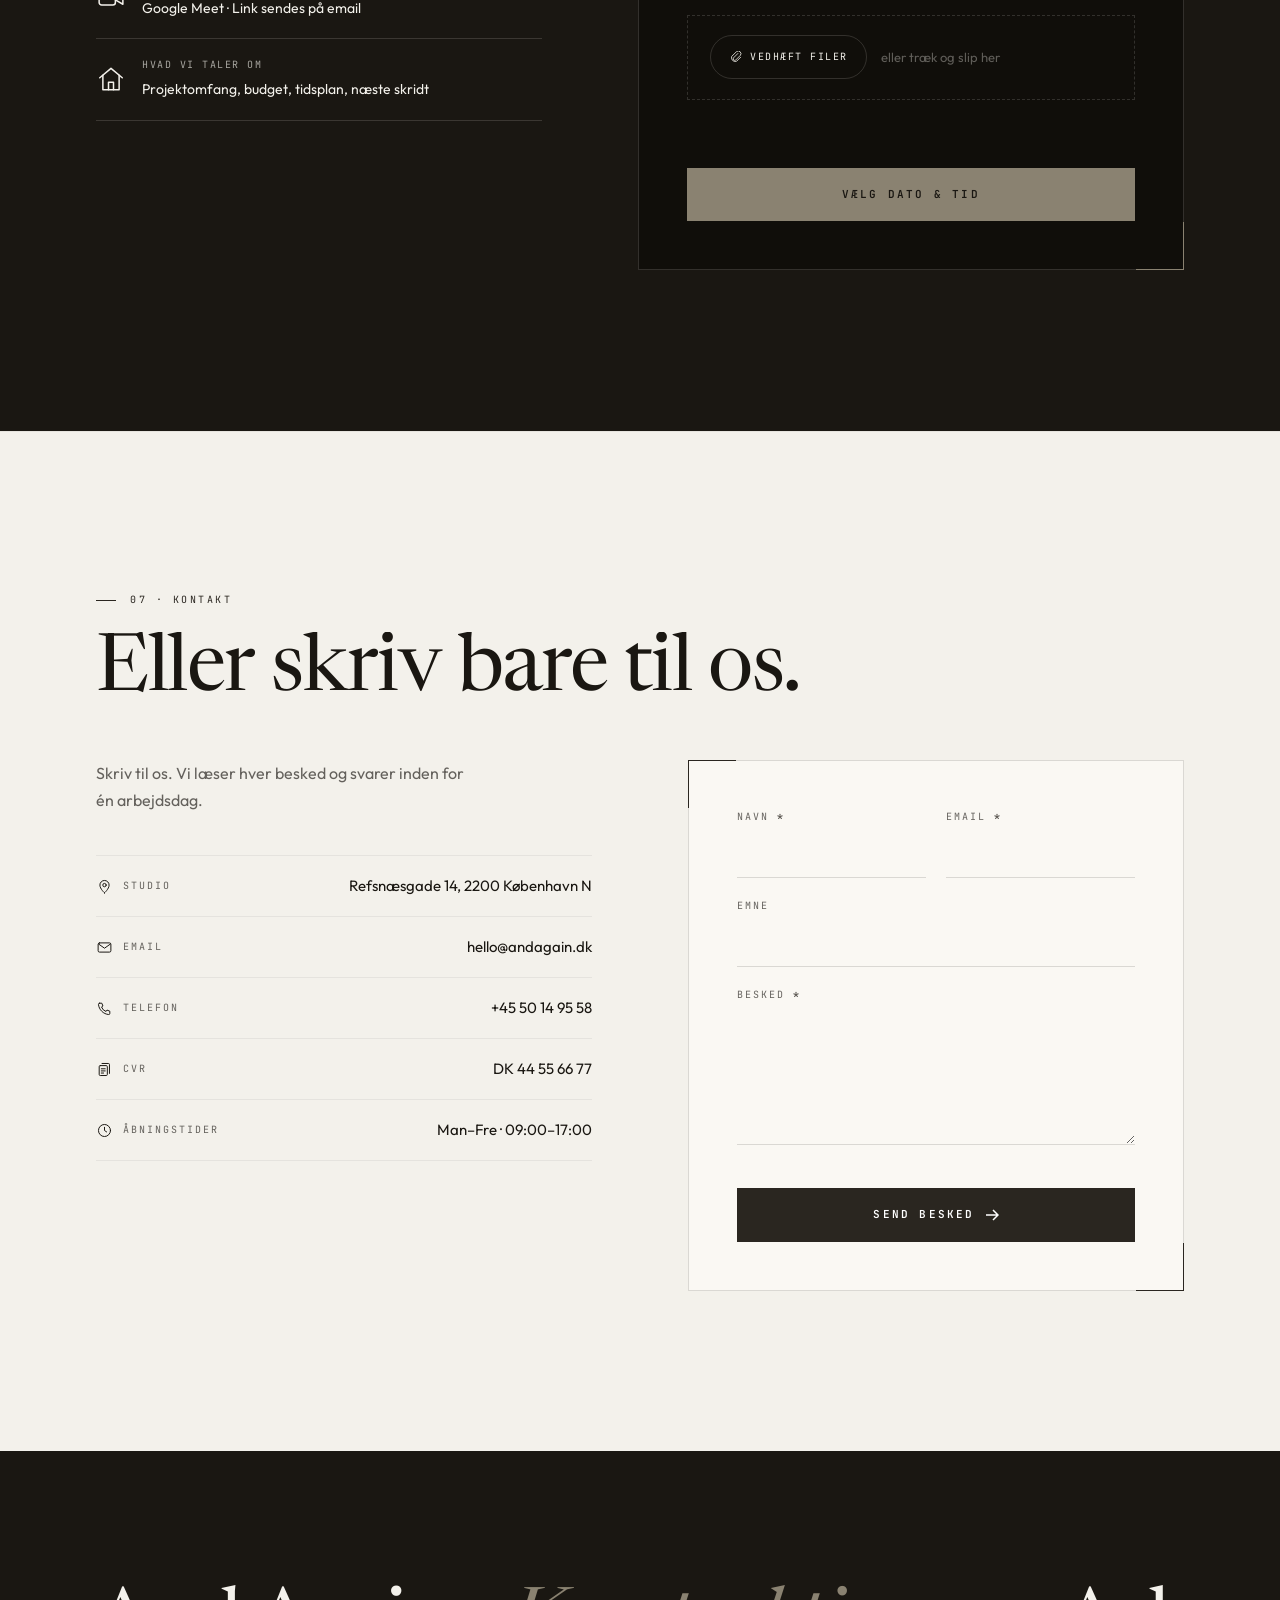
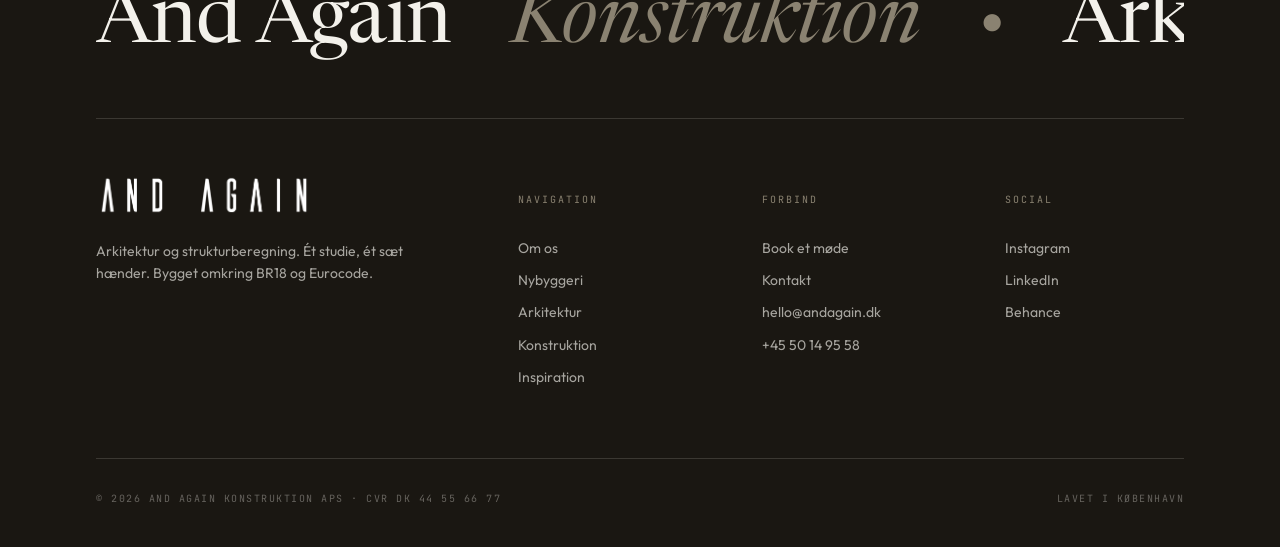
==== commit d06e78ff: "Make the 3D build the homepage hero and restructure all pages - Homepage: the scroll video is replac" ====
--- a/index.html
+++ b/index.html
@@ -45,11 +45,11 @@
   <span class="header-section-name" id="headerSectionName" data-en="Home" data-da="Hjem">Hjem</span>
   <nav>
     <ul class="header-nav">
-      <li><a href="#about" data-en="About" data-da="Om os">About</a></li>
+      <li><a href="#about" data-en="About" data-da="Om os">Om os</a></li>
+      <li><a href="nybyggeri.html" data-en="New build" data-da="Nybyggeri">Nybyggeri</a></li>
       <li><a href="arkitektur.html" data-en="Architecture" data-da="Arkitektur">Arkitektur</a></li>
       <li><a href="konstruktion.html" data-en="Engineering" data-da="Konstruktion">Konstruktion</a></li>
-      <li><a href="#portfolio" data-en="Projects" data-da="Projekter">Projects</a></li>
-      <li><a href="#contact" data-en="Contact" data-da="Kontakt">Contact</a></li>
+      <li><a href="#contact" data-en="Contact" data-da="Kontakt">Kontakt</a></li>
     </ul>
   </nav>
   <div class="header-actions">
@@ -81,14 +81,14 @@
       <li class="menu-nav-item"><a href="nybyggeri.html"><span class="text-default" data-en="New build" data-da="Nybyggeri">Nybyggeri</span><span class="text-hover" data-en="New build" data-da="Nybyggeri">Nybyggeri</span></a></li>
       <li class="menu-nav-item"><a href="arkitektur.html"><span class="text-default" data-en="Architecture" data-da="Arkitektur">Arkitektur</span><span class="text-hover" data-en="Architecture" data-da="Arkitektur">Arkitektur</span></a></li>
       <li class="menu-nav-item"><a href="konstruktion.html"><span class="text-default" data-en="Engineering" data-da="Konstruktion">Konstruktion</span><span class="text-hover" data-en="Engineering" data-da="Konstruktion">Konstruktion</span></a></li>
-      <li class="menu-nav-item"><a href="#portfolio"><span class="text-default" data-en="Projects" data-da="Projekter">Projekter</span><span class="text-hover" data-en="Projects" data-da="Projekter">Projekter</span></a></li>
+      <li class="menu-nav-item"><a href="#portfolio"><span class="text-default" data-en="Inspiration" data-da="Inspiration">Inspiration</span><span class="text-hover" data-en="Inspiration" data-da="Inspiration">Inspiration</span></a></li>
       <li class="menu-nav-item"><a href="#process"><span class="text-default" data-en="Process" data-da="Proces">Proces</span><span class="text-hover" data-en="Process" data-da="Proces">Proces</span></a></li>
       <li class="menu-nav-item"><a href="#contact"><span class="text-default" data-en="Contact" data-da="Kontakt">Kontakt</span><span class="text-hover" data-en="Contact" data-da="Kontakt">Kontakt</span></a></li>
     </ul>
   </nav>
   <div class="menu-footer">
     <div class="menu-footer-col">
-      <a href="#portfolio" data-en="Portfolio" data-da="Projekter">Projekter</a>
+      <a href="#services" data-en="Services" data-da="Ydelser">Ydelser</a>
       <a href="#contact" data-en="Contact" data-da="Kontakt">Kontakt</a>
     </div>
     <div class="menu-footer-col" style="text-align:right">
@@ -105,110 +105,131 @@
 <main id="main" tabindex="-1">
 
 <!-- ════════════════════════════════════════
-     SCROLL VIDEO (top)
+     HERO — 3D: fra tom grund til nøglefærdigt hus (build3d.js)
 ════════════════════════════════════════ -->
-<section class="scroll-video-section">
-  <div class="scroll-video-sticky">
-    <video class="scroll-video-el" muted playsinline preload="auto">
-      <source src="hero-1080.mp4" type="video/mp4">
-    </video>
-    <div class="scroll-video-grain"></div>
-    <div class="scroll-video-vignette"></div>
-    <div class="scroll-video-fog"></div>
-    <div class="scroll-video-logo-wrap">
-      <img src="last.png" alt="And Again Konstruktion" class="scroll-video-logo">
-    </div>
-    <div class="scroll-video-bar"><div class="scroll-video-bar-fill"></div></div>
-  </div>
-</section>
-
-
-<!-- ════════════════════════════════════════
-     ABOUT
-════════════════════════════════════════ -->
-<section class="text-cta section" id="about">
-  <div class="wrap">
-    <div class="text-cta-inner">
-      <div class="text-cta-left">
-        <div class="section-label reveal" data-en="01 · About us" data-da="01 · Om os">01 · About us</div>
-        <p class="base-heading reveal d1 open-team" data-en="A studio for enduring work." data-da="Et studie for varige værker." style="cursor:pointer;border-bottom:1px solid var(--line);padding-bottom:8px;transition:border-color 0.3s;" onmouseenter="this.style.borderColor='var(--blue)'" onmouseleave="this.style.borderColor='var(--line)'">A studio for enduring work.</p>
-        <button class="btn btn-dark reveal d2 open-team" style="margin-top:8px;">
-          <svg viewBox="0 0 14 11" fill="none" width="14" height="11"><path d="M0.6 0V6H13.1" stroke="currentColor" stroke-width="1.2"/><rect x="9.19" y="2.23" width="5.56" height="5.56" transform="rotate(45 9.19 2.23)" stroke="currentColor" stroke-width="1.2"/></svg>
-          <span data-en="Meet the And Again team" data-da="Mød And Again teamet">Meet the And Again team</span>
-        </button>
-      </div>
-      <div class="text-cta-right">
-        <p class="reveal" data-en="And Again is your single point of contact when you build a new house in Denmark — from empty plot to move-in ready home. We design, calculate and handle the building permit, so you don't have to coordinate five different companies." data-da="And Again er dit ene kontaktpunkt, når du bygger nyt hus i Danmark — fra tom grund til nøglefærdig bolig. Vi tegner, beregner og søger byggetilladelsen, så du ikke skal koordinere fem forskellige firmaer.">And Again er dit ene kontaktpunkt, når du bygger nyt hus i Danmark — fra tom grund til nøglefærdig bolig. Vi tegner, beregner og søger byggetilladelsen, så du ikke skal koordinere fem forskellige firmaer.</p>
-        <p class="reveal d1" data-en="Most of our clients come to us with a plot already in hand — some with an old house they'd rather replace. We work across new-build villas, extensions, refurbishments and small public commissions throughout Denmark." data-da="De fleste af vores kunder kommer til os med en grund allerede i hånden — nogle med et gammelt hus, de hellere vil erstatte. Vi arbejder med nybyggeri af villaer, tilbygninger, ombygninger og mindre offentlige opgaver i hele Danmark.">De fleste af vores kunder kommer til os med en grund allerede i hånden — nogle med et gammelt hus, de hellere vil erstatte. Vi arbejder med nybyggeri af villaer, tilbygninger, ombygninger og mindre offentlige opgaver i hele Danmark.</p>
-      </div>
-    </div>
-  </div>
-</section>
-
-<!-- ════════════════════════════════════════
-     3D — fra tom grund til nøglefærdigt hus (build3d.js)
-════════════════════════════════════════ -->
-<section class="build3d" id="byg" aria-labelledby="build3d-title">
+<section class="build3d build3d--hero" id="hero" aria-labelledby="hero-title">
   <div class="build3d-sticky">
     <canvas class="build3d-canvas" aria-hidden="true"></canvas>
     <div class="build3d-fallback" aria-hidden="true"></div>
     <div class="wrap build3d-ui">
       <div class="build3d-head">
-        <div class="section-label" data-en="Our specialty" data-da="Vores speciale">Vores speciale</div>
-        <h2 class="build3d-title reveal" id="build3d-title" data-en="From empty plot to <em>move-in ready house.</em>" data-da="Fra tom grund til <em>nøglefærdigt hus.</em>">Fra tom grund til <em>nøglefærdigt hus.</em></h2>
-      </div>
-      <ol class="build3d-steps">
-        <li class="build3d-step">
-          <span class="build3d-num">01</span>
-          <div>
-            <h3 data-en="The plot" data-da="Grunden">Grunden</h3>
-            <div class="build3d-step-body"><p data-en="We start with the place — the plot, the local plan, the sun and the view." data-da="Vi starter med stedet — grunden, lokalplanen, solen og udsigten.">Vi starter med stedet — grunden, lokalplanen, solen og udsigten.</p></div>
+        <div class="section-label" data-en="New builds across Denmark" data-da="Nybyggeri i hele Danmark">Nybyggeri i hele Danmark</div>
+        <h1 class="build3d-title reveal" id="hero-title" data-en="From empty plot to <em>move-in ready house.</em>" data-da="Fra tom grund til <em>nøglefærdigt hus.</em>">Fra tom grund til <em>nøglefærdigt hus.</em></h1>
+        <p class="build3d-lead reveal" data-en="Architecture, structural engineering and the building permit under one roof — so you only have one number to call." data-da="Arkitektur, statik og byggetilladelse under ét tag — så du kun har ét nummer at ringe til.">Arkitektur, statik og byggetilladelse under ét tag — så du kun har ét nummer at ringe til.</p>
+        <div class="build3d-actions reveal">
+          <a href="#appointment" class="btn btn-solid btn-pill">
+            <span data-en="Book a free consultation" data-da="Book en gratis samtale">Book en gratis samtale</span>
+            <span class="btn-dot"><svg class="ic" aria-hidden="true"><use href="icons.svg#i-arrow-ur"/></svg></span>
+          </a>
+          <a href="#services" class="btn btn-ghost btn-pill">
+            <span data-en="Our services" data-da="Vores ydelser">Vores ydelser</span>
+            <span class="btn-dot"><svg class="ic" aria-hidden="true"><use href="icons.svg#i-arrow"/></svg></span>
+          </a>
+        </div>
+      </div>
+      <div class="build3d-timeline">
+        <div class="build3d-foot">
+          <div class="build3d-progress" aria-hidden="true"><span class="build3d-progress-fill"></span></div>
+          <div class="build3d-cue" aria-hidden="true">
+            <svg class="ic"><use href="icons.svg#i-mouse"/></svg>
+            <span data-en="Scroll to build the house" data-da="Scroll og byg huset">Scroll og byg huset</span>
           </div>
-        </li>
-        <li class="build3d-step">
-          <span class="build3d-num">02</span>
-          <div>
-            <h3 data-en="The sketch" data-da="Skitsen">Skitsen</h3>
-            <div class="build3d-step-body"><p data-en="The house takes shape as lines: a first proposal with an honest budget." data-da="Huset tager form som streg: et første forslag med et ærligt budget.">Huset tager form som streg: et første forslag med et ærligt budget.</p></div>
-          </div>
-        </li>
-        <li class="build3d-step">
-          <span class="build3d-num">03</span>
-          <div>
-            <h3 data-en="The structure" data-da="Statikken">Statikken</h3>
-            <div class="build3d-step-body"><p data-en="The engineer calculates the frame that will carry it all — to Eurocode." data-da="Ingeniøren beregner skelettet, der skal bære det hele — efter Eurocode.">Ingeniøren beregner skelettet, der skal bære det hele — efter Eurocode.</p></div>
-          </div>
-        </li>
-        <li class="build3d-step">
-          <span class="build3d-num">04</span>
-          <div>
-            <h3 data-en="The permit" data-da="Byggetilladelsen">Byggetilladelsen</h3>
-            <div class="build3d-step-body"><p data-en="The municipality says yes — walls and floors rise." data-da="Kommunen siger ja — vægge og dæk rejser sig.">Kommunen siger ja — vægge og dæk rejser sig.</p></div>
-          </div>
-        </li>
-        <li class="build3d-step">
-          <span class="build3d-num">05</span>
-          <div>
-            <h3 data-en="The roof" data-da="Taget">Taget</h3>
-            <div class="build3d-step-body"><p data-en="The roof closes the house: sealed, insulated and built to BR18." data-da="Taget lukker huset: tæt, isoleret og bygget efter BR18.">Taget lukker huset: tæt, isoleret og bygget efter BR18.</p></div>
-          </div>
-        </li>
-        <li class="build3d-step">
-          <span class="build3d-num">06</span>
-          <div>
-            <h3 data-en="Move-in ready" data-da="Nøglefærdigt">Nøglefærdigt</h3>
-            <div class="build3d-step-body"><p data-en="The lights come on. The keys are in your hand." data-da="Lyset tændes. Nøglerne er i din hånd.">Lyset tændes. Nøglerne er i din hånd.</p></div>
-          </div>
-        </li>
-      </ol>
-      <div class="build3d-foot">
-        <div class="build3d-progress" aria-hidden="true"><span class="build3d-progress-fill"></span></div>
-        <a href="nybyggeri.html" class="btn btn-blue" style="border-radius:100px;padding:14px 28px;">
-          <svg viewBox="0 0 14 11" fill="none" width="14" height="11"><path d="M0.6 0V6H13.1" stroke="currentColor" stroke-width="1.2"/><rect x="9.19" y="2.23" width="5.56" height="5.56" transform="rotate(45 9.19 2.23)" stroke="currentColor" stroke-width="1.2"/></svg>
-          <span data-en="See how it works" data-da="Se hvordan det foregår">Se hvordan det foregår</span>
-        </a>
-      </div>
-    </div>
+        </div>
+        <ol class="build3d-steps">
+          <li class="build3d-step">
+            <span class="build3d-num"><svg class="ic" aria-hidden="true"><use href="icons.svg#i-plot"/></svg>01</span>
+            <div>
+              <h3 data-en="The plot" data-da="Grunden">Grunden</h3>
+              <div class="build3d-step-body"><p data-en="We start with the place — the plot, the local plan, the sun and the view." data-da="Vi starter med stedet — grunden, lokalplanen, solen og udsigten.">Vi starter med stedet — grunden, lokalplanen, solen og udsigten.</p></div>
+            </div>
+          </li>
+          <li class="build3d-step">
+            <span class="build3d-num"><svg class="ic" aria-hidden="true"><use href="icons.svg#i-sketch"/></svg>02</span>
+            <div>
+              <h3 data-en="The sketch" data-da="Skitsen">Skitsen</h3>
+              <div class="build3d-step-body"><p data-en="The house takes shape as lines: a first proposal with an honest budget." data-da="Huset tager form som streg: et første forslag med et ærligt budget.">Huset tager form som streg: et første forslag med et ærligt budget.</p></div>
+            </div>
+          </li>
+          <li class="build3d-step">
+            <span class="build3d-num"><svg class="ic" aria-hidden="true"><use href="icons.svg#i-truss"/></svg>03</span>
+            <div>
+              <h3 data-en="The structure" data-da="Statikken">Statikken</h3>
+              <div class="build3d-step-body"><p data-en="The engineer calculates the frame that will carry it all — to Eurocode." data-da="Ingeniøren beregner skelettet, der skal bære det hele — efter Eurocode.">Ingeniøren beregner skelettet, der skal bære det hele — efter Eurocode.</p></div>
+            </div>
+          </li>
+          <li class="build3d-step">
+            <span class="build3d-num"><svg class="ic" aria-hidden="true"><use href="icons.svg#i-permit"/></svg>04</span>
+            <div>
+              <h3 data-en="The permit" data-da="Byggetilladelsen">Byggetilladelsen</h3>
+              <div class="build3d-step-body"><p data-en="The municipality says yes — walls and floors rise." data-da="Kommunen siger ja — vægge og dæk rejser sig.">Kommunen siger ja — vægge og dæk rejser sig.</p></div>
+            </div>
+          </li>
+          <li class="build3d-step">
+            <span class="build3d-num"><svg class="ic" aria-hidden="true"><use href="icons.svg#i-roof"/></svg>05</span>
+            <div>
+              <h3 data-en="The roof" data-da="Taget">Taget</h3>
+              <div class="build3d-step-body"><p data-en="The roof closes the house: sealed, insulated and built to BR18." data-da="Taget lukker huset: tæt, isoleret og bygget efter BR18.">Taget lukker huset: tæt, isoleret og bygget efter BR18.</p></div>
+            </div>
+          </li>
+          <li class="build3d-step">
+            <span class="build3d-num"><svg class="ic" aria-hidden="true"><use href="icons.svg#i-key"/></svg>06</span>
+            <div>
+              <h3 data-en="Move-in ready" data-da="Nøglefærdigt">Nøglefærdigt</h3>
+              <div class="build3d-step-body"><p data-en="The lights come on. The keys are in your hand." data-da="Lyset tændes. Nøglerne er i din hånd.">Lyset tændes. Nøglerne er i din hånd.</p></div>
+            </div>
+          </li>
+        </ol>
+      </div>
+    </div>
+  </div>
+</section>
+
+<!-- ════════════════════════════════════════
+     TRUST STRIP
+════════════════════════════════════════ -->
+<section class="trust" aria-label="And Again">
+  <div class="wrap trust-grid">
+    <div class="trust-item reveal">
+      <span class="ibadge"><span><svg class="ic" aria-hidden="true"><use href="icons.svg#i-layers"/></svg></span></span>
+      <div><strong data-en="Architect + engineer" data-da="Arkitekt + ingeniør">Arkitekt + ingeniør</strong><small data-en="Under one roof" data-da="Under ét tag">Under ét tag</small></div>
+    </div>
+    <div class="trust-item reveal d1">
+      <span class="ibadge"><span><svg class="ic" aria-hidden="true"><use href="icons.svg#i-shield"/></svg></span></span>
+      <div><strong>BR18 &amp; Eurocode</strong><small data-en="From the first line" data-da="Fra første streg">Fra første streg</small></div>
+    </div>
+    <div class="trust-item reveal d2">
+      <span class="ibadge"><span><svg class="ic" aria-hidden="true"><use href="icons.svg#i-dk"/></svg></span></span>
+      <div><strong data-en="All of Denmark" data-da="Hele Danmark">Hele Danmark</strong><small data-en="Any size of house" data-da="Alle størrelser">Alle størrelser</small></div>
+    </div>
+    <div class="trust-item reveal d3">
+      <span class="ibadge"><span><svg class="ic" aria-hidden="true"><use href="icons.svg#i-chat"/></svg></span></span>
+      <div><strong data-en="Free first conversation" data-da="Gratis første samtale">Gratis første samtale</strong><small data-en="30 min · No commitment" data-da="30 min · Uforpligtende">30 min · Uforpligtende</small></div>
+    </div>
+  </div>
+</section>
+
+<!-- ════════════════════════════════════════
+     ABOUT
+════════════════════════════════════════ -->
+<section class="sec sec--alt" id="about">
+  <div class="wrap split">
+    <div class="split-text">
+      <div class="section-label reveal" data-en="01 · About us" data-da="01 · Om os">01 · Om os</div>
+      <h2 class="section-title reveal d1" data-en="One studio. <em>The whole house.</em>" data-da="Ét studie. <em>Hele huset.</em>">Ét studie. <em>Hele huset.</em></h2>
+      <p class="reveal" data-en="And Again is your single point of contact when you build a new house in Denmark — from empty plot to move-in ready home. We design, calculate and handle the building permit, so you don't have to coordinate five different companies." data-da="And Again er dit ene kontaktpunkt, når du bygger nyt hus i Danmark — fra tom grund til nøglefærdig bolig. Vi tegner, beregner og søger byggetilladelsen, så du ikke skal koordinere fem forskellige firmaer.">And Again er dit ene kontaktpunkt, når du bygger nyt hus i Danmark — fra tom grund til nøglefærdig bolig. Vi tegner, beregner og søger byggetilladelsen, så du ikke skal koordinere fem forskellige firmaer.</p>
+      <p class="reveal d1" data-en="Most of our clients come to us with a plot already in hand — some with an old house they'd rather replace. We work across new-build villas, extensions, refurbishments and small public commissions throughout Denmark." data-da="De fleste af vores kunder kommer til os med en grund allerede i hånden — nogle med et gammelt hus, de hellere vil erstatte. Vi arbejder med nybyggeri af villaer, tilbygninger, ombygninger og mindre offentlige opgaver i hele Danmark.">De fleste af vores kunder kommer til os med en grund allerede i hånden — nogle med et gammelt hus, de hellere vil erstatte. Vi arbejder med nybyggeri af villaer, tilbygninger, ombygninger og mindre offentlige opgaver i hele Danmark.</p>
+      <button class="btn btn-solid btn-pill reveal d2 open-team">
+        <span data-en="Meet the team" data-da="Mød teamet">Mød teamet</span>
+        <span class="btn-dot"><svg class="ic" aria-hidden="true"><use href="icons.svg#i-user"/></svg></span>
+      </button>
+    </div>
+    <figure class="frame reveal d1" data-depth style="--ratio: 4 / 5">
+      <div class="frame-inner"><img src="https://images.unsplash.com/photo-1704307163247-cde12ba3ff28?auto=format&amp;fit=crop&amp;w=1400&amp;q=80" alt="Nordisk træhus med sadeltag, store glaspartier og terrasse" loading="lazy" decoding="async"></div>
+      <figcaption class="float-card">
+        <span class="ibadge ibadge--sm"><span><svg class="ic" aria-hidden="true"><use href="icons.svg#i-key"/></svg></span></span>
+        <div><small data-en="From plot" data-da="Fra grund">Fra grund</small><strong data-en="to keys" data-da="til nøgle">til nøgle</strong></div>
+      </figcaption>
+    </figure>
   </div>
 </section>
 
@@ -270,191 +291,85 @@
   </div>
 </section>
 
-
-<!-- PHOTO BREAK 1 -->
+<!-- ════════════════════════════════════════
+     SERVICES — one card per landing page
+════════════════════════════════════════ -->
+<section class="sec" id="services">
+  <div class="wrap">
+    <div class="sec-head">
+      <div>
+        <div class="section-label reveal" data-en="02 · Services" data-da="02 · Ydelser">02 · Ydelser</div>
+        <h2 class="section-title reveal d1" data-en="Three ways <em>to start.</em>" data-da="Tre veje <em>ind.</em>">Tre veje <em>ind.</em></h2>
+      </div>
+      <p class="sec-lead reveal d2" data-en="Build the whole house with us — or take architecture or engineering on its own. Each page shows exactly what's included." data-da="Byg hele huset med os — eller få arkitektur eller statik for sig. Hver side viser præcis, hvad der er med.">Byg hele huset med os — eller få arkitektur eller statik for sig. Hver side viser præcis, hvad der er med.</p>
+    </div>
+    <div class="svc-grid">
+      <div class="reveal d1">
+        <a href="nybyggeri.html" class="svc-card">
+          <div class="svc-media">
+            <img src="https://images.unsplash.com/photo-1704307023984-813727deade9?auto=format&amp;fit=crop&amp;w=1200&amp;q=80" alt="Nyt træhus med sadeltag og terrasse" loading="lazy" decoding="async">
+            <span class="tag" data-en="Our specialty" data-da="Vores speciale">Vores speciale</span>
+          </div>
+          <div class="svc-body">
+            <div class="svc-top"><span class="ibadge"><span><svg class="ic" aria-hidden="true"><use href="icons.svg#i-house"/></svg></span></span><span class="svc-num">01</span></div>
+            <h3 data-en="New build" data-da="Nybyggeri">Nybyggeri</h3>
+            <p data-en="From empty plot to move-in ready house — handled as one project." data-da="Fra tom grund til nøglefærdigt hus — håndteret som ét projekt.">Fra tom grund til nøglefærdigt hus — håndteret som ét projekt.</p>
+            <ul class="svc-list">
+              <li><svg class="ic" aria-hidden="true"><use href="icons.svg#i-check"/></svg><span data-en="Design &amp; budget" data-da="Tegning &amp; budget">Tegning &amp; budget</span></li>
+              <li><svg class="ic" aria-hidden="true"><use href="icons.svg#i-check"/></svg><span data-en="Engineering &amp; building permit" data-da="Statik &amp; byggetilladelse">Statik &amp; byggetilladelse</span></li>
+              <li><svg class="ic" aria-hidden="true"><use href="icons.svg#i-check"/></svg><span data-en="Tender &amp; site supervision" data-da="Udbud &amp; fagtilsyn">Udbud &amp; fagtilsyn</span></li>
+            </ul>
+            <span class="svc-link"><span data-en="Read more" data-da="Læs mere">Læs mere</span><span class="dot"><svg class="ic" aria-hidden="true"><use href="icons.svg#i-arrow-ur"/></svg></span></span>
+          </div>
+        </a>
+      </div>
+      <div class="reveal d2">
+        <a href="arkitektur.html" class="svc-card">
+          <div class="svc-media">
+            <img src="https://images.unsplash.com/photo-1774884736128-841eabe693ce?auto=format&amp;fit=crop&amp;w=1200&amp;q=80" alt="Sort træhus med glasgavl" loading="lazy" decoding="async">
+          </div>
+          <div class="svc-body">
+            <div class="svc-top"><span class="ibadge"><span><svg class="ic" aria-hidden="true"><use href="icons.svg#i-compass"/></svg></span></span><span class="svc-num">02</span></div>
+            <h3 data-en="Architecture" data-da="Arkitektur">Arkitektur</h3>
+            <p data-en="From the first sketch to the keys — drawn with respect for the site and for everyday life." data-da="Fra første skitse til nøglerne — tegnet med respekt for stedet og for hverdagen.">Fra første skitse til nøglerne — tegnet med respekt for stedet og for hverdagen.</p>
+            <ul class="svc-list">
+              <li><svg class="ic" aria-hidden="true"><use href="icons.svg#i-check"/></svg><span data-en="Sketch design &amp; 3D" data-da="Skitseforslag &amp; 3D">Skitseforslag &amp; 3D</span></li>
+              <li><svg class="ic" aria-hidden="true"><use href="icons.svg#i-check"/></svg><span data-en="Building permit drawings" data-da="Myndighedsprojekt">Myndighedsprojekt</span></li>
+              <li><svg class="ic" aria-hidden="true"><use href="icons.svg#i-check"/></svg><span data-en="Construction documents &amp; supervision" data-da="Hovedprojekt &amp; tilsyn">Hovedprojekt &amp; tilsyn</span></li>
+            </ul>
+            <span class="svc-link"><span data-en="Read more" data-da="Læs mere">Læs mere</span><span class="dot"><svg class="ic" aria-hidden="true"><use href="icons.svg#i-arrow-ur"/></svg></span></span>
+          </div>
+        </a>
+      </div>
+      <div class="reveal d3">
+        <a href="konstruktion.html" class="svc-card">
+          <div class="svc-media">
+            <img src="https://images.unsplash.com/photo-1741916540147-9be1d2b20d32?auto=format&amp;fit=crop&amp;w=1200&amp;q=80" alt="Tagspær i træ mod en blå himmel" loading="lazy" decoding="async">
+          </div>
+          <div class="svc-body">
+            <div class="svc-top"><span class="ibadge"><span><svg class="ic" aria-hidden="true"><use href="icons.svg#i-truss"/></svg></span></span><span class="svc-num">03</span></div>
+            <h3 data-en="Engineering" data-da="Konstruktion">Konstruktion</h3>
+            <p data-en="Structural calculations to Eurocode — signed by a certified engineer." data-da="Statiske beregninger efter Eurocode — underskrevet af certificeret statiker.">Statiske beregninger efter Eurocode — underskrevet af certificeret statiker.</p>
+            <ul class="svc-list">
+              <li><svg class="ic" aria-hidden="true"><use href="icons.svg#i-check"/></svg><span data-en="Steel, concrete, timber &amp; masonry" data-da="Stål, beton, træ &amp; murværk">Stål, beton, træ &amp; murværk</span></li>
+              <li><svg class="ic" aria-hidden="true"><use href="icons.svg#i-check"/></svg><span data-en="Consequence class KK1–KK3" data-da="Konsekvensklasse KK1–KK3">Konsekvensklasse KK1–KK3</span></li>
+              <li><svg class="ic" aria-hidden="true"><use href="icons.svg#i-check"/></svg><span data-en="Heat loss &amp; energy" data-da="Varmetab &amp; energi">Varmetab &amp; energi</span></li>
+            </ul>
+            <span class="svc-link"><span data-en="Read more" data-da="Læs mere">Læs mere</span><span class="dot"><svg class="ic" aria-hidden="true"><use href="icons.svg#i-arrow-ur"/></svg></span></span>
+          </div>
+        </a>
+      </div>
+    </div>
+  </div>
+</section>
+
+<!-- PHOTO BREAK -->
 <div class="photo-break" data-parallax>
-  <div class="photo-break-img" style="background-image:url('https://images.unsplash.com/photo-1545324418-cc1a3fa10c00?w=2400&q=90')"></div>
+  <div class="photo-break-img" style="background-image:url('https://images.unsplash.com/photo-1780689978569-9a281be2e4ec?auto=format&amp;fit=crop&amp;w=2400&amp;q=80')"></div>
   <div class="photo-break-overlay"></div>
   <div class="photo-break-label">
-    <span data-en="Architecture · Copenhagen" data-da="Arkitektur · København">Architecture · Copenhagen</span>
-    <h3>Design with <em>restraint.</em></h3>
-  </div>
-</div>
-
-<!-- ════════════════════════════════════════
-     BIG WORDS — how we help (hover image reveal)
-════════════════════════════════════════ -->
-<section class="bigwords-section" id="do">
-  <div class="wrap">
-    <div class="bigwords-head">
-      <div class="section-label reveal" data-en="02 · What we do" data-da="02 · Hvad vi laver">02 · What we do</div>
-      <h2 class="section-title reveal d1">How we<br><em>help you.</em></h2>
-    </div>
-  </div>
-  <div class="bigwords-list">
-
-    <a href="nybyggeri.html" class="bigword-row reveal">
-      <div class="bigword-img" style="background-image:url('https://images.unsplash.com/photo-1541976590-713941681591?w=1600&q=80')"></div>
-      <div class="wrap bigword-inner">
-        <span class="bigword-num">01</span>
-        <p class="bigword-desc" data-en="From empty plot to move-in ready house — architecture, engineering and the building permit, handled as one project." data-da="Fra tom grund til nøglefærdigt hus — arkitektur, ingeniørrådgivning og byggetilladelse, håndteret som ét projekt.">Fra tom grund til nøglefærdigt hus — arkitektur, ingeniørrådgivning og byggetilladelse, håndteret som ét projekt.</p>
-        <h3 class="bigword-word" data-en="Build" data-da="Byg">Byg</h3>
-        <span class="bigword-arrow"><svg viewBox="0 0 24 24" fill="none"><path d="M4 12h16M13 5l7 7-7 7" stroke="currentColor" stroke-width="1.5"/></svg></span>
-      </div>
-    </a>
-
-    <a href="arkitektur.html" class="bigword-row reveal">
-      <div class="bigword-img" style="background-image:url('https://images.unsplash.com/photo-1600585154340-be6161a56a0c?w=1600&q=80')"></div>
-      <div class="wrap bigword-inner">
-        <span class="bigword-num">02</span>
-        <p class="bigword-desc" data-en="From the first sketch to the keys handed over — architecture drawn with restraint and a deep care for how a building feels." data-da="Fra første skitse til nøglerne afleveres — arkitektur tegnet med omtanke.">From the first sketch to the keys handed over — architecture drawn with restraint and a deep care for how a building feels.</p>
-        <h3 class="bigword-word" data-en="Design" data-da="Design">Design</h3>
-        <span class="bigword-arrow"><svg viewBox="0 0 24 24" fill="none"><path d="M4 12h16M13 5l7 7-7 7" stroke="currentColor" stroke-width="1.5"/></svg></span>
-      </div>
-    </a>
-
-    <a href="konstruktion.html" class="bigword-row reveal">
-      <div class="bigword-img" style="background-image:url('https://images.unsplash.com/photo-1503387762-592deb58ef4e?w=1600&q=80')"></div>
-      <div class="wrap bigword-inner">
-        <span class="bigword-num">03</span>
-        <p class="bigword-desc" data-en="Structural calculations to Eurocode and the Danish annexes — steel, concrete, timber and masonry, signed by a certified engineer." data-da="Statiske beregninger efter Eurocode — stål, beton, træ og murværk, underskrevet af en certificeret statiker.">Structural calculations to Eurocode and the Danish annexes — steel, concrete, timber and masonry, signed by a certified engineer.</p>
-        <h3 class="bigword-word" data-en="Calculate" data-da="Beregn">Beregn</h3>
-        <span class="bigword-arrow"><svg viewBox="0 0 24 24" fill="none"><path d="M4 12h16M13 5l7 7-7 7" stroke="currentColor" stroke-width="1.5"/></svg></span>
-      </div>
-    </a>
-
-    <a href="#capabilities" class="bigword-row reveal">
-      <div class="bigword-img" style="background-image:url('https://images.unsplash.com/photo-1581094794329-c8112a89af12?w=1600&q=80')"></div>
-      <div class="wrap bigword-inner">
-        <span class="bigword-num">04</span>
-        <p class="bigword-desc" data-en="Authority drawings and building permits handled end to end, through the municipal process — no unnecessary middlemen." data-da="Myndighedstegninger og byggetilladelser håndteret fra start til slut — uden unødige mellemled.">Authority drawings and building permits handled end to end, through the municipal process — no unnecessary middlemen.</p>
-        <h3 class="bigword-word" data-en="Approve" data-da="Godkend">Godkend</h3>
-        <span class="bigword-arrow"><svg viewBox="0 0 24 24" fill="none"><path d="M4 12h16M13 5l7 7-7 7" stroke="currentColor" stroke-width="1.5"/></svg></span>
-      </div>
-    </a>
-
-  </div>
-</section>
-
-<!-- ════════════════════════════════════════
-     SERVICES
-════════════════════════════════════════ -->
-<section class="services-section section" id="services">
-  <div class="wrap">
-    <div class="services-header">
-      <div>
-        <div class="section-label reveal" data-en="— In detail" data-da="— I detaljen">— In detail</div>
-        <h2 class="section-title reveal d1">
-          Two disciplines,<br><em>one practice.</em>
-        </h2>
-      </div>
-    </div>
-    <div class="services-grid">
-      <div class="service-block reveal d1">
-        <div class="service-num">— 01 / ARKITEKTUR</div>
-        <h3 class="service-title">Architectural<br><em>design.</em></h3>
-        <p class="service-desc" data-en="From the first sketch to the keys handed over. We design with restraint, with respect for the site, and with a deep care for how a building feels in everyday use." data-da="Fra første skitse til nøglerne afleveres.">From the first sketch to the keys handed over. We design with restraint, with respect for the site, and with a deep care for how a building feels in everyday use.</p>
-        <ul class="service-list">
-          <li><span data-en="Concept & sketch design" data-da="Koncept & skitseforslag">Concept & sketch design</span><span class="num">01</span></li>
-          <li><span data-en="Building permit drawings" data-da="Myndighedsprojekt">Building permit drawings</span><span class="num">02</span></li>
-          <li><span data-en="Construction documents" data-da="Hovedprojekt">Construction documents</span><span class="num">03</span></li>
-          <li><span data-en="Interior & material specification" data-da="Interiør & materialevalg">Interior & material specification</span><span class="num">04</span></li>
-          <li><span data-en="Site supervision" data-da="Fagtilsyn">Site supervision</span><span class="num">05</span></li>
-        </ul>
-      </div>
-      <div class="service-block reveal d2">
-        <div class="service-num">— 02 / KONSTRUKTION</div>
-        <h3 class="service-title">Structural<br><em>calculation.</em></h3>
-        <p class="service-desc" data-en="Calculations made to Eurocode and the Danish national annexes. We work in steel, concrete, timber and masonry — and we sign the projects we calculate." data-da="Beregninger udført efter Eurocode og de danske nationale annekser.">Calculations made to Eurocode and the Danish national annexes. We work in steel, concrete, timber and masonry — and we sign the projects we calculate.</p>
-        <ul class="service-list">
-          <li><span data-en="Static calculations · Eurocode" data-da="Statiske beregninger · Eurocode">Static calculations · Eurocode</span><span class="num">01</span></li>
-          <li><span data-en="Steel & concrete design" data-da="Stål- & betondesign">Steel & concrete design</span><span class="num">02</span></li>
-          <li><span data-en="Timber & CLT structures" data-da="Træ- & CLT-konstruktioner">Timber & CLT structures</span><span class="num">03</span></li>
-          <li><span data-en="Refurbishment assessments" data-da="Ombygning & vurdering">Refurbishment assessments</span><span class="num">04</span></li>
-          <li><span data-en="Certified structural engineer" data-da="Certificeret statiker">Certified structural engineer</span><span class="num">05</span></li>
-        </ul>
-      </div>
-    </div>
-  </div>
-</section>
-
-<!-- ════════════════════════════════════════
-     AUTHORITY PROJECTS / SPECIALIST SERVICES
-════════════════════════════════════════ -->
-<section class="capabilities-section section" id="capabilities">
-  <div class="wrap">
-    <div class="services-header">
-      <div>
-        <div class="section-label reveal" data-en="03 · Authority projects" data-da="03 · Myndighedsprojekter">03 · Authority projects</div>
-        <h2 class="section-title reveal d1">Everything for<br><em>approval & build.</em></h2>
-      </div>
-      <p class="reveal d2 cap-intro" data-en="From the first line to a finished build — sketches, visualisations, authority drawings and building permits, all under one roof." data-da="Fra første streg til færdigt byggeri — skitser, visualiseringer, myndighedstegninger og byggetilladelser, alt under ét tag.">From the first line to a finished build — sketches, visualisations, authority drawings and building permits, all under one roof.</p>
-    </div>
-
-    <div class="cap-grid">
-
-      <div class="cap-card reveal d1">
-        <div class="cap-num">01</div>
-        <h3 data-en="Architectural drawings" data-da="Arkitekttegninger">Architectural drawings</h3>
-        <p data-en="Drawings with an eye for both design and detail. Plans, elevations, sections, roof plans and 3D visualisations — aesthetic solutions that are technically buildable." data-da="Tegninger med øje for både design og detalje. Plan, facade, snit, tagplan og 3D-visualiseringer — æstetiske løsninger der er teknisk bygbare.">Drawings with an eye for both design and detail. Plans, elevations, sections, roof plans and 3D visualisations — aesthetic solutions that are technically buildable.</p>
-        <ul class="cap-list">
-          <li data-en="Floor & site plans" data-da="Grund- & situationsplan">Floor &amp; site plans</li>
-          <li data-en="Facades & sections" data-da="Facade- & snittegninger">Facades &amp; sections</li>
-          <li data-en="3D visualisation" data-da="3D-visualisering">3D visualisation</li>
-        </ul>
-      </div>
-
-      <div class="cap-card reveal d2">
-        <div class="cap-num">02</div>
-        <h3 data-en="Structural calculations" data-da="Statiske beregninger">Structural calculations</h3>
-        <p data-en="The core of a structure's strength and stability. We analyse the forces acting on a building — compression, tension, bending and moment — across complexity classes KK1 to KK3." data-da="Kernen i konstruktionens styrke og stabilitet. Vi analyserer kræfterne på bygningen — tryk, træk, bøjning og moment — i konsekvensklasse KK1 til KK3.">The core of a structure's strength and stability. We analyse the forces acting on a building — compression, tension, bending and moment — across complexity classes KK1 to KK3.</p>
-        <ul class="cap-list">
-          <li data-en="Load-bearing walls" data-da="Bærende vægge">Load-bearing walls</li>
-          <li data-en="Lintels & rafters" data-da="Overliggere & spær">Lintels &amp; rafters</li>
-          <li data-en="Signed by a certified engineer" data-da="Underskrevet af certificeret statiker">Signed by a certified engineer</li>
-        </ul>
-      </div>
-
-      <div class="cap-card reveal d3">
-        <div class="cap-num">03</div>
-        <h3 data-en="Building permit applications" data-da="Byggeansøgning">Building permit applications</h3>
-        <p data-en="We handle the building permit from start to finish, navigating the municipal process so your project meets every regulation and approval — with no unnecessary middlemen." data-da="Vi håndterer byggetilladelsen fra start til slut og navigerer myndighedsprocessen, så dit projekt opfylder alle regler og godkendelser — uden unødige mellemled.">We handle the building permit from start to finish, navigating the municipal process so your project meets every regulation and approval — with no unnecessary middlemen.</p>
-        <ul class="cap-list">
-          <li data-en="Authority drawings" data-da="Myndighedstegninger">Authority drawings</li>
-          <li data-en="Local plan compliance" data-da="Lokalplan-overholdelse">Local plan compliance</li>
-          <li data-en="Municipal liaison" data-da="Myndighedskommunikation">Municipal liaison</li>
-        </ul>
-      </div>
-
-      <div class="cap-card reveal d1">
-        <div class="cap-num">04</div>
-        <h3 data-en="Digitisation of archive drawings" data-da="Digitalisering af arkivtegninger">Digitisation of archive drawings</h3>
-        <p data-en="We convert old physical plans into secure, future-proof digital files — site plans, floor plans, facades, sections and change drawings — so they're never lost again." data-da="Vi konverterer gamle fysiske tegninger til sikre, fremtidssikrede digitale filer — situationsplaner, plantegninger, facader, snit og ændringstegninger.">We convert old physical plans into secure, future-proof digital files — site plans, floor plans, facades, sections and change drawings — so they're never lost again.</p>
-      </div>
-
-      <div class="cap-card reveal d2">
-        <div class="cap-num">05</div>
-        <h3 data-en="Profitability calculation" data-da="Rentabilitetsberegning">Profitability calculation</h3>
-        <p data-en="A clear economic analysis of where an energy renovation pays off best — renovation costs, potential savings and the payback period, in black and white." data-da="En klar økonomisk analyse af, hvor en energirenovering bedst betaler sig — omkostninger, besparelser og tilbagebetalingstid, sort på hvidt.">A clear economic analysis of where an energy renovation pays off best — renovation costs, potential savings and the payback period, in black and white.</p>
-      </div>
-
-      <div class="cap-card reveal d3">
-        <div class="cap-num">06</div>
-        <h3 data-en="Heat loss calculation" data-da="Varmetabsberegning">Heat loss calculation</h3>
-        <p data-en="A detailed analysis of heat lost through the building envelope — walls, roof, windows and floors — identifying thermal bridges and guiding smart renovation investment." data-da="En detaljeret analyse af varmetab gennem klimaskærmen — vægge, tag, vinduer og gulve — der identificerer kuldebroer og guider investeringen.">A detailed analysis of heat lost through the building envelope — walls, roof, windows and floors — identifying thermal bridges and guiding smart renovation investment.</p>
-      </div>
-
-    </div>
-  </div>
-</section>
-
-<!-- PHOTO BREAK 2 -->
-<div class="photo-break" data-parallax>
-  <div class="photo-break-img" style="background-image:url('https://images.unsplash.com/photo-1486325212027-8081e485255e?w=2400&q=90')"></div>
-  <div class="photo-break-overlay"></div>
-  <div class="photo-break-label">
-    <span data-en="Structural Engineering" data-da="Strukturberegning">Structural Engineering</span>
-    <h3>Built to <em>last.</em></h3>
+    <span data-en="Built for the Danish landscape" data-da="Bygget til det danske landskab">Bygget til det danske landskab</span>
+    <h3 data-en="Houses that <em>belong.</em>" data-da="Huse, der <em>hører til.</em>">Huse, der <em>hører til.</em></h3>
   </div>
 </div>
 
@@ -463,32 +378,155 @@
 ════════════════════════════════════════ -->
 <section class="why-section section" id="why">
   <div class="wrap">
-    <div class="section-label reveal" data-en="03 · Why us" data-da="03 · Hvorfor os">03 · Why us</div>
-    <h2 class="section-title reveal d1">Why choose <em>And Again?</em></h2>
+    <div class="section-label reveal" data-en="03 · Why us" data-da="03 · Hvorfor os">03 · Hvorfor os</div>
+    <h2 class="section-title reveal d1" data-en="Why choose <em>And Again?</em>" data-da="Hvorfor vælge <em>And Again?</em>">Hvorfor vælge <em>And Again?</em></h2>
     <div class="why-grid">
       <div class="why-cell reveal d1">
-        <svg class="why-icon" viewBox="0 0 48 48"><path d="M8 40h32M12 40V20l12-12 12 12v20M18 40V28h12v12"/></svg>
-        <h4 data-en="One responsible hand" data-da="Én ansvarlig hånd">One responsible hand</h4>
-        <p data-en="Architecture and engineering coordinated in the same studio. Fewer interfaces, fewer misunderstandings." data-da="Arkitektur og ingeniørarbejde koordineret i samme studie.">Architecture and engineering coordinated in the same studio. Fewer interfaces, fewer misunderstandings, one number to call.</p>
+        <span class="ibadge"><span><svg class="ic" aria-hidden="true"><use href="icons.svg#i-layers"/></svg></span></span>
+        <h4 data-en="One responsible hand" data-da="Én ansvarlig hånd">Én ansvarlig hånd</h4>
+        <p data-en="Architecture and engineering coordinated in the same studio. Fewer interfaces, fewer misunderstandings, one number to call." data-da="Arkitektur og ingeniørarbejde koordineret i samme studie. Færre mellemled, færre misforståelser — ét nummer at ringe til.">Arkitektur og ingeniørarbejde koordineret i samme studie. Færre mellemled, færre misforståelser — ét nummer at ringe til.</p>
       </div>
       <div class="why-cell reveal d2">
-        <svg class="why-icon" viewBox="0 0 48 48"><circle cx="24" cy="24" r="18"/><path d="M24 6v18l12 8"/></svg>
-        <h4 data-en="Built around BR18" data-da="Bygget omkring BR18">Built around BR18</h4>
-        <p data-en="Every drawing and every calculation produced to comply with the Danish Building Regulations and the relevant Eurocode annexes from day one." data-da="Hver tegning og beregning leveret i overensstemmelse med Bygningsreglementet.">Every drawing and every calculation produced to comply with the Danish Building Regulations and the relevant Eurocode annexes from day one.</p>
+        <span class="ibadge"><span><svg class="ic" aria-hidden="true"><use href="icons.svg#i-shield"/></svg></span></span>
+        <h4 data-en="Built around BR18" data-da="Bygget omkring BR18">Bygget omkring BR18</h4>
+        <p data-en="Every drawing and every calculation produced to comply with the Danish Building Regulations and the relevant Eurocode annexes from day one." data-da="Hver tegning og hver beregning udarbejdes efter Bygningsreglementet og de relevante Eurocode-annekser fra dag ét.">Hver tegning og hver beregning udarbejdes efter Bygningsreglementet og de relevante Eurocode-annekser fra dag ét.</p>
       </div>
       <div class="why-cell reveal d3">
-        <svg class="why-icon" viewBox="0 0 48 48"><path d="M6 24l12-12 6 6 18-18M30 0h12v12"/><path d="M6 42h36"/></svg>
-        <h4 data-en="Quiet but precise" data-da="Stille men præcis">Quiet but precise</h4>
-        <p data-en="We work without noise. Detailed budgets, honest timelines, and the kind of buildings that age well." data-da="Vi arbejder uden støj. Detaljerede budgetter, ærlige tidsplaner.">We work without noise. Detailed budgets, honest timelines, and the kind of buildings that age well rather than make headlines.</p>
+        <span class="ibadge"><span><svg class="ic" aria-hidden="true"><use href="icons.svg#i-dk"/></svg></span></span>
+        <h4 data-en="All of Denmark" data-da="Hele Danmark">Hele Danmark</h4>
+        <p data-en="We design new builds across the whole country — from a family home to a large villa, whatever the size." data-da="Vi tegner nybyggeri i hele landet — fra parcelhus til stor villa, uanset størrelse.">Vi tegner nybyggeri i hele landet — fra parcelhus til stor villa, uanset størrelse.</p>
+      </div>
+      <div class="why-cell reveal d4">
+        <span class="ibadge"><span><svg class="ic" aria-hidden="true"><use href="icons.svg#i-ruler"/></svg></span></span>
+        <h4 data-en="Quiet but precise" data-da="Stille men præcis">Stille men præcis</h4>
+        <p data-en="Detailed budgets, honest timelines and the kind of houses that age well rather than make headlines." data-da="Detaljerede budgetter, ærlige tidsplaner og huse, der ældes smukt i stedet for at skabe overskrifter.">Detaljerede budgetter, ærlige tidsplaner og huse, der ældes smukt i stedet for at skabe overskrifter.</p>
       </div>
     </div>
   </div>
 </section>
 
 <!-- ════════════════════════════════════════
-     STATS
+     PROCESS — short version (full one on nybyggeri.html)
 ════════════════════════════════════════ -->
-<div class="stats-section">
+<section class="sec sec--alt" id="process">
+  <div class="wrap">
+    <div class="sec-head">
+      <div>
+        <div class="section-label reveal" data-en="04 · How we work" data-da="04 · Sådan arbejder vi">04 · Sådan arbejder vi</div>
+        <h2 class="section-title reveal d1" data-en="From sketch <em>to keys.</em>" data-da="Fra skitse <em>til nøgle.</em>">Fra skitse <em>til nøgle.</em></h2>
+      </div>
+      <a href="nybyggeri.html#proces" class="btn btn-outline btn-pill reveal d2">
+        <span data-en="See the full process" data-da="Se hele processen">Se hele processen</span>
+        <span class="btn-dot"><svg class="ic" aria-hidden="true"><use href="icons.svg#i-arrow"/></svg></span>
+      </a>
+    </div>
+    <ol class="steps4">
+      <li class="reveal d1">
+        <span class="ibadge"><span><svg class="ic" aria-hidden="true"><use href="icons.svg#i-chat"/></svg></span></span>
+        <span class="steps4-num">01</span>
+        <h3 data-en="Free conversation" data-da="Gratis samtale">Gratis samtale</h3>
+        <p data-en="30 minutes about your plot, your wishes and your budget." data-da="30 minutter om din grund, dine ønsker og dit budget.">30 minutter om din grund, dine ønsker og dit budget.</p>
+        <span class="tag" data-en="30 min · Free" data-da="30 min · Gratis">30 min · Gratis</span>
+      </li>
+      <li class="reveal d2">
+        <span class="ibadge"><span><svg class="ic" aria-hidden="true"><use href="icons.svg#i-plan"/></svg></span></span>
+        <span class="steps4-num">02</span>
+        <h3 data-en="Sketch &amp; budget" data-da="Skitse &amp; budget">Skitse &amp; budget</h3>
+        <p data-en="A first proposal with plans, sections and a cost estimate." data-da="Et første forslag med planer, snit og et prisoverslag.">Et første forslag med planer, snit og et prisoverslag.</p>
+        <span class="tag" data-en="2–4 weeks" data-da="2–4 uger">2–4 uger</span>
+      </li>
+      <li class="reveal d3">
+        <span class="ibadge"><span><svg class="ic" aria-hidden="true"><use href="icons.svg#i-permit"/></svg></span></span>
+        <span class="steps4-num">03</span>
+        <h3 data-en="Permit &amp; engineering" data-da="Tilladelse &amp; statik">Tilladelse &amp; statik</h3>
+        <p data-en="Permit drawings and Eurocode statics — we deal with the municipality." data-da="Myndighedsprojekt og statik efter Eurocode — vi taler med kommunen.">Myndighedsprojekt og statik efter Eurocode — vi taler med kommunen.</p>
+        <span class="tag" data-en="4–8 weeks" data-da="4–8 uger">4–8 uger</span>
+      </li>
+      <li class="reveal d4">
+        <span class="ibadge"><span><svg class="ic" aria-hidden="true"><use href="icons.svg#i-key"/></svg></span></span>
+        <span class="steps4-num">04</span>
+        <h3 data-en="Build &amp; handover" data-da="Byggeri &amp; aflevering">Byggeri &amp; aflevering</h3>
+        <p data-en="Tender-ready drawings and site supervision until the keys are yours." data-da="Udbudsklart hovedprojekt og fagtilsyn, til nøglerne er dine.">Udbudsklart hovedprojekt og fagtilsyn, til nøglerne er dine.</p>
+        <span class="tag" data-en="Through the build" data-da="Hele byggeriet">Hele byggeriet</span>
+      </li>
+    </ol>
+  </div>
+</section>
+
+<!-- ════════════════════════════════════════
+     INSPIRATION — Nordic reference images (not our own projects)
+════════════════════════════════════════ -->
+<section class="portfolio-section section" id="portfolio">
+  <div class="wrap">
+    <div class="portfolio-header">
+      <div>
+        <div class="section-label reveal" data-en="05 · Inspiration" data-da="05 · Inspiration">05 · Inspiration</div>
+        <h2 class="section-title reveal d1" data-en="Calm houses <em>with character.</em>" data-da="Rolige huse <em>med karakter.</em>">Rolige huse <em>med karakter.</em></h2>
+        <p class="portfolio-note reveal d2" data-en="Nordic architecture that inspires the way we draw — timber, daylight and simple forms." data-da="Nordisk arkitektur, der inspirerer den måde, vi tegner på — træ, dagslys og enkle former.">Nordisk arkitektur, der inspirerer den måde, vi tegner på — træ, dagslys og enkle former.</p>
+      </div>
+      <a href="nybyggeri.html" class="btn btn-outline btn-pill reveal d2">
+        <span data-en="Build your own" data-da="Byg dit eget">Byg dit eget</span>
+        <span class="btn-dot"><svg class="ic" aria-hidden="true"><use href="icons.svg#i-arrow"/></svg></span>
+      </a>
+    </div>
+    <div class="portfolio-grid">
+      <figure class="project p1 reveal d1">
+        <img src="https://images.unsplash.com/photo-1790793206996-460010768bae?auto=format&amp;fit=crop&amp;w=1400&amp;q=80" alt="Sort træhus med hvide vinduer på en grøn mark" loading="lazy" decoding="async">
+        <figcaption class="project-info">
+          <div class="project-name"><em data-en="Black timber" data-da="Sort træ">Sort træ</em></div>
+          <div class="project-tag" data-en="Country house" data-da="Landhus">Landhus</div>
+        </figcaption>
+      </figure>
+      <figure class="project p2 reveal d2">
+        <img src="https://images.unsplash.com/photo-1469964062538-06fad433a132?auto=format&amp;fit=crop&amp;w=900&amp;q=80" alt="Gråt træhus med sadeltag" loading="lazy" decoding="async">
+        <figcaption class="project-info">
+          <div class="project-name"><em data-en="Gable roof" data-da="Sadeltag">Sadeltag</em></div>
+          <div class="project-tag" data-en="Timber facade" data-da="Træfacade">Træfacade</div>
+        </figcaption>
+      </figure>
+      <figure class="project p3 reveal d1">
+        <img src="https://images.unsplash.com/photo-1502473379243-ba6449c3b6c4?auto=format&amp;fit=crop&amp;w=900&amp;q=80" alt="Sorte og hvide husvolumener med store vinduer" loading="lazy" decoding="async">
+        <figcaption class="project-info">
+          <div class="project-name"><em data-en="Simple volumes" data-da="Enkle volumener">Enkle volumener</em></div>
+          <div class="project-tag" data-en="Minimalism" data-da="Minimalisme">Minimalisme</div>
+        </figcaption>
+      </figure>
+      <figure class="project p4 reveal d2">
+        <img src="https://images.unsplash.com/photo-1726681205806-a13071a81cc6?auto=format&amp;fit=crop&amp;w=1400&amp;q=80" alt="Moderne træhus i et åbent landskab" loading="lazy" decoding="async">
+        <figcaption class="project-info">
+          <div class="project-name"><em data-en="Open landscape" data-da="Åbent landskab">Åbent landskab</em></div>
+          <div class="project-tag">Villa</div>
+        </figcaption>
+      </figure>
+      <figure class="project p5 reveal d1">
+        <img src="https://images.unsplash.com/photo-1772797583328-f83bc3f94f80?auto=format&amp;fit=crop&amp;w=900&amp;q=80" alt="Lyst nordisk interiør med træ og dagslys" loading="lazy" decoding="async">
+        <figcaption class="project-info">
+          <div class="project-name"><em data-en="Bright rooms" data-da="Lyse rum">Lyse rum</em></div>
+          <div class="project-tag" data-en="Interior" data-da="Interiør">Interiør</div>
+        </figcaption>
+      </figure>
+      <figure class="project p6 reveal d2">
+        <img src="https://images.unsplash.com/photo-1697538022262-7eb736179973?auto=format&amp;fit=crop&amp;w=900&amp;q=80" alt="Langt træhus med flisesti" loading="lazy" decoding="async">
+        <figcaption class="project-info">
+          <div class="project-name"><em data-en="Long house" data-da="Længehus">Længehus</em></div>
+          <div class="project-tag" data-en="Timber" data-da="Træ">Træ</div>
+        </figcaption>
+      </figure>
+      <figure class="project p7 reveal d3">
+        <img src="https://images.unsplash.com/photo-1758299892077-14ecca1c6a86?auto=format&amp;fit=crop&amp;w=900&amp;q=80" alt="Mørkt hus under en overskyet himmel" loading="lazy" decoding="async">
+        <figcaption class="project-info">
+          <div class="project-name"><em data-en="Dark facade" data-da="Mørk facade">Mørk facade</em></div>
+          <div class="project-tag" data-en="Coastal" data-da="Kystnært">Kystnært</div>
+        </figcaption>
+      </figure>
+    </div>
+  </div>
+</section>
+
+<!-- ════════════════════════════════════════
+     STATS — skjult indtil der er rigtige tal (fjern style="display:none")
+════════════════════════════════════════ -->
+<div class="stats-section" style="display:none">
   <div class="wrap">
     <div class="stats-grid">
       <div class="stat-item reveal">
@@ -511,359 +549,10 @@
   </div>
 </div>
 
-<!-- PHOTO BREAK 3 -->
-<div class="photo-break" data-parallax>
-  <div class="photo-break-img" style="background-image:url('https://images.unsplash.com/photo-1512917774080-9991f1c4c750?w=2400&q=90')"></div>
-  <div class="photo-break-overlay"></div>
-  <div class="photo-break-label">
-    <span data-en="Our work" data-da="Vores arbejde">Our work</span>
-    <h3>Quiet <em>buildings,</em><br>lasting impact.</h3>
-  </div>
-</div>
-
 <!-- ════════════════════════════════════════
-     PORTFOLIO
+     TESTIMONIALS — skjult indtil der er rigtige kundeudtalelser (fjern style="display:none")
 ════════════════════════════════════════ -->
-<section class="portfolio-section section" id="portfolio">
-  <div class="wrap">
-    <div class="portfolio-header">
-      <div>
-        <div class="section-label reveal" data-en="04 · Selected work" data-da="04 · Udvalgte projekter">04 · Selected work</div>
-        <h2 class="section-title reveal d1">Recent <em>projects.</em></h2>
-      </div>
-      <a href="#contact" class="btn btn-outline reveal d2">
-        <svg viewBox="0 0 14 11" fill="none" width="14" height="11"><path d="M0.6 0V6H13.1" stroke="currentColor" stroke-width="1.2"/><rect x="9.19" y="2.23" width="5.56" height="5.56" transform="rotate(45 9.19 2.23)" stroke="currentColor" stroke-width="1.2"/></svg>
-        <span data-en="All projects" data-da="Alle projekter">All projects</span>
-      </a>
-    </div>
-    <div class="portfolio-grid">
-      <a href="#" class="project p1 reveal d1">
-        <img src="https://images.unsplash.com/photo-1600596542815-ffad4c1539a9?w=1200&q=80" alt="">
-        <div class="project-info">
-          <div class="project-name"><em data-en="Søhus" data-da="Søhus">Søhus</em> <span data-en="House" data-da="Hus">House</span></div>
-          <div class="project-tag" data-en="Residential · 2025" data-da="Bolig · 2025">Residential · 2025</div>
-        </div>
-      </a>
-      <a href="#" class="project p2 reveal d2">
-        <img src="https://images.unsplash.com/photo-1600607687939-ce8a6c25118c?w=900&q=80" alt="">
-        <div class="project-info">
-          <div class="project-name"><em>Egholm</em></div>
-          <div class="project-tag" data-en="Refurbishment · 2024" data-da="Ombygning · 2024">Refurbishment · 2024</div>
-        </div>
-      </a>
-      <a href="#" class="project p3 reveal d1">
-        <img src="https://images.unsplash.com/photo-1600566753190-17f0baa2a6c3?w=900&q=80" alt="">
-        <div class="project-info">
-          <div class="project-name"><em>Brønshøj</em> <span data-en="Block" data-da="Karré">Block</span></div>
-          <div class="project-tag" data-en="Residential · 2024" data-da="Bolig · 2024">Residential · 2024</div>
-        </div>
-      </a>
-      <a href="#" class="project p4 reveal d2">
-        <img src="https://images.unsplash.com/photo-1582268611958-ebfd161ef9cf?w=1200&q=80" alt="">
-        <div class="project-info">
-          <div class="project-name"><em>Nordhavn</em> <span data-en="Pavilion" data-da="Pavillon">Pavilion</span></div>
-          <div class="project-tag" data-en="Public · 2025" data-da="Offentlig · 2025">Public · 2025</div>
-        </div>
-      </a>
-      <a href="#" class="project p5 reveal d1">
-        <img src="https://images.unsplash.com/photo-1565183997392-2f6f122e5912?w=800&q=80" alt="">
-        <div class="project-info">
-          <div class="project-name"><em>Klampenborg</em></div>
-          <div class="project-tag" data-en="Villa · 2023" data-da="Villa · 2023">Villa · 2023</div>
-        </div>
-      </a>
-      <a href="#" class="project p6 reveal d2">
-        <img src="https://images.unsplash.com/photo-1600210492486-724fe5c67fb0?w=800&q=80" alt="">
-        <div class="project-info">
-          <div class="project-name"><em>Frederiksberg</em></div>
-          <div class="project-tag" data-en="Interior · 2024" data-da="Interiør · 2024">Interior · 2024</div>
-        </div>
-      </a>
-      <a href="#" class="project p7 reveal d3">
-        <img src="https://images.unsplash.com/photo-1600573472556-e636c2acda88?w=800&q=80" alt="">
-        <div class="project-info">
-          <div class="project-name"><em>Vesterbro</em> <span data-en="Attic" data-da="Tagbolig">Attic</span></div>
-          <div class="project-tag" data-en="Refurbishment · 2024" data-da="Ombygning · 2024">Refurbishment · 2024</div>
-        </div>
-      </a>
-    </div>
-  </div>
-</section>
-
-<!-- ════════════════════════════════════════
-     WORKFLOW
-════════════════════════════════════════ -->
-<section class="workflow-section">
-  <div class="wrap">
-    <div class="section-label reveal" style="color:var(--blue-bright)">
-      <span data-en="How it works" data-da="Sådan fungerer det">How it works</span>
-    </div>
-    <h2 class="section-title reveal d1" style="color:var(--light);">
-      From first call<br><em>to finished build.</em>
-    </h2>
-
-    <div class="workflow-steps" id="workflowSteps">
-      <!-- Línea vertical -->
-      <div class="workflow-line">
-        <div class="workflow-line-fill" id="workflowLineFill"></div>
-      </div>
-
-      <!-- Paso 1 -->
-      <div class="workflow-step" data-workflow-step>
-        <div class="workflow-content-left">
-          <span class="workflow-step-num">01</span>
-          <h3 class="workflow-step-title">First <em>conversation</em></h3>
-          <p class="workflow-step-desc" data-en="A free 30-minute call to understand your site, your brief and your vision. No pressure, no commitment — just a good conversation." data-da="Et gratis 30-minutters opkald for at forstå din grund og din vision.">A free 30-minute call to understand your site, your brief and your vision. No pressure, no commitment — just a good conversation.</p>
-          <span class="workflow-step-time">
-            <svg class="workflow-step-icon" viewBox="0 0 20 20"><circle cx="10" cy="10" r="8"/><path d="M10 6v4l3 2"/></svg>
-            30 min · Free
-          </span>
-        </div>
-        <div class="workflow-node">
-          <div class="workflow-node-circle">01</div>
-        </div>
-        <div class="workflow-content-right">
-          <svg style="width:64px;height:64px;stroke:var(--blue);fill:none;stroke-width:0.8;opacity:0.5;" viewBox="0 0 64 64"><rect x="8" y="16" width="34" height="32" rx="3"/><path d="M42 26l14-7v26l-14-7z"/></svg>
-          <p style="font-size:13px;color:var(--light-faded);margin-top:12px;font-family:var(--mono);letter-spacing:0.1em;text-transform:uppercase;" data-en="Google Meet or in-person" data-da="Google Meet eller fysisk møde">Google Meet or in-person</p>
-        </div>
-      </div>
-
-      <!-- Paso 2 -->
-      <div class="workflow-step alt" data-workflow-step>
-        <div class="workflow-content-left">
-          <svg style="width:64px;height:64px;stroke:var(--blue);fill:none;stroke-width:0.8;opacity:0.5;margin-left:auto;display:block;" viewBox="0 0 64 64"><rect x="8" y="8" width="48" height="48" rx="2"/><path d="M20 32h24M20 22h16M20 42h20"/></svg>
-          <p style="font-size:13px;color:var(--light-faded);margin-top:12px;font-family:var(--mono);letter-spacing:0.1em;text-transform:uppercase;text-align:right;" data-en="Plans, sections &amp; estimate" data-da="Planer, snit &amp; overslag">Plans, sections & estimate</p>
-        </div>
-        <div class="workflow-node">
-          <div class="workflow-node-circle">02</div>
-        </div>
-        <div class="workflow-content-right">
-          <span class="workflow-step-num">02</span>
-          <h3 class="workflow-step-title">Sketch <em>proposal</em></h3>
-          <p class="workflow-step-desc" data-en="A first design proposal with plans, sections and a rough cost estimate. We walk through it together and you decide if it feels right." data-da="Et første designforslag med planer, snit og et groft prisestimat.">A first design proposal with plans, sections and a rough cost estimate. We walk through it together and you decide if it feels right.</p>
-          <span class="workflow-step-time">
-            <svg class="workflow-step-icon" viewBox="0 0 20 20"><circle cx="10" cy="10" r="8"/><path d="M10 6v4l3 2"/></svg>
-            2–4 weeks
-          </span>
-        </div>
-      </div>
-
-      <!-- Paso 3 -->
-      <div class="workflow-step" data-workflow-step>
-        <div class="workflow-content-left">
-          <span class="workflow-step-num">03</span>
-          <h3 class="workflow-step-title">Permit <em>drawings</em></h3>
-          <p class="workflow-step-desc" data-en="We prepare and submit the building permit application to the local municipality with all required documentation." data-da="Vi udarbejder og indsender byggetilladelsen til kommunen.">We prepare and submit the building permit application to the local municipality with all required documentation.</p>
-          <span class="workflow-step-time">
-            <svg class="workflow-step-icon" viewBox="0 0 20 20"><circle cx="10" cy="10" r="8"/><path d="M10 6v4l3 2"/></svg>
-            4–8 weeks
-          </span>
-        </div>
-        <div class="workflow-node">
-          <div class="workflow-node-circle">03</div>
-        </div>
-        <div class="workflow-content-right">
-          <svg style="width:64px;height:64px;stroke:var(--blue);fill:none;stroke-width:0.8;opacity:0.5;" viewBox="0 0 64 64"><path d="M16 56V24L32 8 48 24v32"/><path d="M24 56V38h16v18"/><rect x="28" y="18" width="8" height="8" rx="1"/></svg>
-          <p style="font-size:13px;color:var(--light-faded);margin-top:12px;font-family:var(--mono);letter-spacing:0.1em;text-transform:uppercase;" data-en="Municipality approved" data-da="Godkendt af kommunen">Municipality approved</p>
-        </div>
-      </div>
-
-      <!-- Paso 4 -->
-      <div class="workflow-step alt" data-workflow-step>
-        <div class="workflow-content-left">
-          <svg style="width:64px;height:64px;stroke:var(--blue);fill:none;stroke-width:0.8;opacity:0.5;margin-left:auto;display:block;" viewBox="0 0 64 64"><path d="M12 52V16l20-8 20 8v36"/><path d="M24 52V36h16v16"/><path d="M12 28h40M12 40h40"/></svg>
-          <p style="font-size:13px;color:var(--light-faded);margin-top:12px;font-family:var(--mono);letter-spacing:0.1em;text-transform:uppercase;text-align:right;" data-en="Eurocode certified" data-da="Eurocode-certificeret">Eurocode certified</p>
-        </div>
-        <div class="workflow-node">
-          <div class="workflow-node-circle">04</div>
-        </div>
-        <div class="workflow-content-right">
-          <span class="workflow-step-num">04</span>
-          <h3 class="workflow-step-title">Structural <em>calculation</em></h3>
-          <p class="workflow-step-desc" data-en="Eurocode-compliant calculation report for the structure, signed by our certified structural engineer." data-da="Eurocode-overholdt beregningsrapport, underskrevet af vores certificerede statiker.">Eurocode-compliant calculation report for the structure, signed by our certified structural engineer.</p>
-          <span class="workflow-step-time">
-            <svg class="workflow-step-icon" viewBox="0 0 20 20"><circle cx="10" cy="10" r="8"/><path d="M10 6v4l3 2"/></svg>
-            3–6 weeks
-          </span>
-        </div>
-      </div>
-
-      <!-- Paso 5 -->
-      <div class="workflow-step" data-workflow-step>
-        <div class="workflow-content-left">
-          <span class="workflow-step-num">05</span>
-          <h3 class="workflow-step-title">Construction <em>documents</em></h3>
-          <p class="workflow-step-desc" data-en="Detailed drawings, material specs and tender documents — everything the contractor needs to build the project well." data-da="Detaljerede tegninger, materialebeskrivelser og udbudsmateriale.">Detailed drawings, material specs and tender documents — everything the contractor needs to build the project well.</p>
-          <span class="workflow-step-time">
-            <svg class="workflow-step-icon" viewBox="0 0 20 20"><circle cx="10" cy="10" r="8"/><path d="M10 6v4l3 2"/></svg>
-            6–10 weeks
-          </span>
-        </div>
-        <div class="workflow-node">
-          <div class="workflow-node-circle">05</div>
-        </div>
-        <div class="workflow-content-right">
-          <svg style="width:64px;height:64px;stroke:var(--blue);fill:none;stroke-width:0.8;opacity:0.5;" viewBox="0 0 64 64"><path d="M16 8h32v48H16z"/><path d="M24 20h16M24 30h16M24 40h10"/></svg>
-          <p style="font-size:13px;color:var(--light-faded);margin-top:12px;font-family:var(--mono);letter-spacing:0.1em;text-transform:uppercase;" data-en="Ready to tender" data-da="Klar til udbud">Ready to tender</p>
-        </div>
-      </div>
-
-      <!-- Paso 6 — Final -->
-      <div class="workflow-step alt" data-workflow-step>
-        <div class="workflow-content-left">
-          <svg style="width:64px;height:64px;stroke:var(--blue);fill:none;stroke-width:0.8;opacity:0.5;margin-left:auto;display:block;" viewBox="0 0 64 64"><path d="M32 12l4 8 9 1-6.5 6.5 1.5 9L32 32l-8 4.5 1.5-9L19 21l9-1z"/><circle cx="32" cy="32" r="20"/></svg>
-          <p style="font-size:13px;color:var(--light-faded);margin-top:12px;font-family:var(--mono);letter-spacing:0.1em;text-transform:uppercase;text-align:right;" data-en="Keys handed over" data-da="Nøgler afleveret">Keys handed over</p>
-        </div>
-        <div class="workflow-node">
-          <div class="workflow-node-circle" style="border-color:var(--blue-bright);color:var(--blue-bright);">06</div>
-        </div>
-        <div class="workflow-content-right">
-          <span class="workflow-step-num">06</span>
-          <h3 class="workflow-step-title">On-site <em>supervision</em></h3>
-          <p class="workflow-step-desc" data-en="Regular site visits during construction to ensure the project is built as drawn — and to solve the small surprises that always appear." data-da="Regelmæssige besøg på pladsen under byggeriet.">Regular site visits during construction to ensure the project is built as drawn — and to solve the small surprises that always appear.</p>
-          <span class="workflow-step-time">
-            <svg class="workflow-step-icon" viewBox="0 0 20 20"><circle cx="10" cy="10" r="8"/><path d="M10 6v4l3 2"/></svg>
-            Through build
-          </span>
-        </div>
-      </div>
-
-    </div><!-- end workflow-steps -->
-  </div>
-</section>
-
-<!-- HORIZONTAL SCROLL CAROUSEL -->
-<div class="h-scroll-wrapper" id="hScrollWrapper">
-  <div class="h-scroll-sticky" style="background:var(--dark);">
-    <div class="h-scroll-header">
-      <div>
-        <div class="section-label" style="color:var(--blue-bright)">
-          <span data-en="Featured work" data-da="Udvalgte projekter">Featured work</span>
-        </div>
-        <p style="font-family:var(--serif);font-size:clamp(28px,4vw,56px);font-weight:400;letter-spacing:-0.012em;color:var(--light);line-height:1.05;">
-          Projects that<br><em style="font-style:italic;color:var(--blue-bright)">speak quietly.</em>
-        </p>
-      </div>
-      <div class="h-scroll-progress" id="hScrollDots">
-        <div class="h-scroll-progress-dot active"></div>
-        <div class="h-scroll-progress-dot"></div>
-        <div class="h-scroll-progress-dot"></div>
-        <div class="h-scroll-progress-dot"></div>
-        <div class="h-scroll-progress-dot"></div>
-      </div>
-    </div>
-    <div class="h-scroll-track" id="hScrollTrack">
-      <div class="h-scroll-slide">
-        <img src="https://images.unsplash.com/photo-1600596542815-ffad4c1539a9?w=1400&q=85" alt="Søhus House">
-        <div class="h-scroll-caption">
-          <div class="h-scroll-caption-name"><em>Søhus</em> House</div>
-          <div class="h-scroll-caption-tag" data-en="Residential · 2025" data-da="Bolig · 2025">Residential · 2025</div>
-        </div>
-      </div>
-      <div class="h-scroll-slide">
-        <img src="https://images.unsplash.com/photo-1600607687939-ce8a6c25118c?w=1400&q=85" alt="Egholm">
-        <div class="h-scroll-caption">
-          <div class="h-scroll-caption-name"><em>Egholm</em></div>
-          <div class="h-scroll-caption-tag" data-en="Refurbishment · 2024" data-da="Ombygning · 2024">Refurbishment · 2024</div>
-        </div>
-      </div>
-      <div class="h-scroll-slide">
-        <img src="https://images.unsplash.com/photo-1582268611958-ebfd161ef9cf?w=1400&q=85" alt="Nordhavn Pavilion">
-        <div class="h-scroll-caption">
-          <div class="h-scroll-caption-name"><em>Nordhavn</em> Pavilion</div>
-          <div class="h-scroll-caption-tag" data-en="Public · 2025" data-da="Offentlig · 2025">Public · 2025</div>
-        </div>
-      </div>
-      <div class="h-scroll-slide">
-        <img src="https://images.unsplash.com/photo-1565183997392-2f6f122e5912?w=1400&q=85" alt="Klampenborg">
-        <div class="h-scroll-caption">
-          <div class="h-scroll-caption-name"><em>Klampenborg</em></div>
-          <div class="h-scroll-caption-tag" data-en="Villa · 2023" data-da="Villa · 2023">Villa · 2023</div>
-        </div>
-      </div>
-      <div class="h-scroll-slide">
-        <img src="https://images.unsplash.com/photo-1600210492486-724fe5c67fb0?w=1400&q=85" alt="Frederiksberg">
-        <div class="h-scroll-caption">
-          <div class="h-scroll-caption-name"><em>Frederiksberg</em></div>
-          <div class="h-scroll-caption-tag" data-en="Interior · 2024" data-da="Interiør · 2024">Interior · 2024</div>
-        </div>
-      </div>
-    </div>
-  </div>
-</div>
-
-<!-- PHOTO BREAK 4 -->
-<div class="photo-break" data-parallax>
-  <div class="photo-break-img" style="background-image:url('https://images.unsplash.com/photo-1600607687920-4e03d6bce9a1?w=2400&q=90')"></div>
-  <div class="photo-break-overlay"></div>
-  <div class="photo-break-label">
-    <span data-en="From concept to construction" data-da="Fra koncept til byggeri">From concept to construction</span>
-    <h3>One team, <em>every step.</em></h3>
-  </div>
-</div>
-
-<!-- ════════════════════════════════════════
-     PROCESS
-════════════════════════════════════════ -->
-<section class="process-section section" id="process">
-  <div class="wrap">
-    <div class="section-label reveal" data-en="05 · How we work" data-da="05 · Sådan arbejder vi">05 · How we work</div>
-    <h2 class="section-title reveal d1">From sketch <em>to keys.</em></h2>
-    <div class="process-list">
-      <div class="process-row reveal">
-        <div class="process-step">01</div>
-        <div><h4><span data-en="First" data-da="Første">First</span> <em data-en="conversation" data-da="samtale">conversation</em></h4></div>
-        <p data-en="A 30-minute meeting — in person or on Google Meet — to understand your site, your brief and your dreams for the project. Always free." data-da="Et 30-minutters møde — fysisk eller på Google Meet — for at forstå din grund, dit projekt og dine drømme. Altid gratis.">A 30-minute meeting — in person or on Google Meet — to understand your site, your brief and your dreams for the project. Always free.</p>
-        <div class="process-time" data-en="30 min · Free" data-da="30 min · Gratis">30 min · Free</div>
-      </div>
-      <div class="process-row reveal">
-        <div class="process-step">02</div>
-        <div><h4><span data-en="Sketch" data-da="Skitse-">Sketch</span> <em data-en="proposal" data-da="forslag">proposal</em></h4></div>
-        <p data-en="A first design proposal with plans, sections and a rough estimate of cost. We sit down, walk through it, and you decide if it feels right." data-da="Et første designforslag med planer, snit og et groft prisestimat.">A first design proposal with plans, sections and a rough estimate of cost. We sit down, walk through it, and you decide if it feels right.</p>
-        <div class="process-time" data-en="2–4 weeks" data-da="2–4 uger">2–4 weeks</div>
-      </div>
-      <div class="process-row reveal">
-        <div class="process-step">03</div>
-        <div><h4><span data-en="Permit" data-da="Myndigheds-">Permit</span> <em data-en="drawings" data-da="projekt">drawings</em></h4></div>
-        <p data-en="We prepare and submit the building permit application to the local municipality with all required documentation." data-da="Vi udarbejder og indsender byggetilladelsen til kommunen.">We prepare and submit the building permit application (byggetilladelse) to the local municipality with all required documentation.</p>
-        <div class="process-time" data-en="4–8 weeks" data-da="4–8 uger">4–8 weeks</div>
-      </div>
-      <div class="process-row reveal">
-        <div class="process-step">04</div>
-        <div><h4><span data-en="Structural" data-da="Strukturel">Structural</span> <em data-en="calculation" data-da="beregning">calculation</em></h4></div>
-        <p data-en="Eurocode-compliant calculation report for the structure, signed by our certified structural engineer." data-da="Eurocode-overholdt beregningsrapport for konstruktionen.">Eurocode-compliant calculation report for the structure, signed by our certified structural engineer (certificeret statiker).</p>
-        <div class="process-time" data-en="3–6 weeks" data-da="3–6 uger">3–6 weeks</div>
-      </div>
-      <div class="process-row reveal">
-        <div class="process-step">05</div>
-        <div><h4><span data-en="Construction" data-da="Hoved-">Construction</span> <em data-en="documents" data-da="projekt">documents</em></h4></div>
-        <p data-en="Detailed drawings, material specifications and tender documents — everything the contractor needs to build the project well." data-da="Detaljerede tegninger, materialebeskrivelser og udbudsmateriale.">Detailed drawings, material specifications and tender documents — everything the contractor needs to build the project well.</p>
-        <div class="process-time" data-en="6–10 weeks" data-da="6–10 uger">6–10 weeks</div>
-      </div>
-      <div class="process-row reveal">
-        <div class="process-step">06</div>
-        <div><h4><span data-en="On-site" data-da="Tilsyn">On-site</span> <em data-en="supervision" data-da="på pladsen">supervision</em></h4></div>
-        <p data-en="Regular site visits during construction to ensure the project is built as drawn." data-da="Regelmæssige besøg på pladsen under byggeriet.">Regular site visits during construction to ensure the project is built as drawn — and to solve the small surprises that always appear.</p>
-        <div class="process-time" data-en="Through build" data-da="Hele byggeriet">Through build</div>
-      </div>
-    </div>
-  </div>
-</section>
-
-<!-- PHOTO BREAK 5 -->
-<div class="photo-break" data-parallax>
-  <div class="photo-break-img" style="background-image:url('https://images.unsplash.com/photo-1600585154526-990dced4db0d?w=2400&q=90')"></div>
-  <div class="photo-break-overlay"></div>
-  <div class="photo-break-label">
-    <span data-en="Copenhagen · Denmark" data-da="København · Danmark">Copenhagen · Denmark</span>
-    <h3>Where vision <em>meets</em><br>execution.</h3>
-  </div>
-</div>
-
-<!-- ════════════════════════════════════════
-     TESTIMONIALS
-════════════════════════════════════════ -->
-<section class="testimonials-section section" id="testimonials">
+<section class="testimonials-section section" id="testimonials" style="display:none">
   <div class="wrap">
     <div class="section-label reveal" data-en="06 · What clients say" data-da="06 · Hvad kunder siger">06 · What clients say</div>
     <h2 class="section-title reveal d1">Words from <em>our clients.</em></h2>
@@ -907,28 +596,28 @@
           <svg viewBox="0 0 24 24" fill="none" stroke="currentColor" stroke-width="1.5" width="16" height="16"><rect x="2" y="6" width="13" height="12" rx="2"/><path d="M15 10l6-3v10l-6-3z"/></svg>
           <span>Google Meet</span>
         </div>
-        <div class="banner-label reveal d1" data-en="07 · Book a meeting" data-da="07 · Book et møde">07 · Book a meeting</div>
+        <div class="banner-label reveal d1" data-en="06 · Book a meeting" data-da="06 · Book et møde">06 · Book et møde</div>
         <h2 class="banner-title reveal d2">
           Let's talk<br><em>about your project.</em>
         </h2>
         <p class="banner-desc reveal d3" data-en="Book a free 30-minute video call. We'll discuss your site, your idea and the kind of building you'd like to make. After the call we'll send you a written brief and an indicative timeline — no commitment, no pressure." data-da="Book et gratis 30-minutters videokald. Uden forpligtelse, uden pres.">Book a free 30-minute video call. We'll discuss your site, your idea and the kind of building you'd like to make. After the call we'll send you a written brief and an indicative timeline — no commitment, no pressure.</p>
         <div class="reveal d4">
           <div class="info-block">
-            <svg class="info-icon" viewBox="0 0 36 36"><circle cx="18" cy="18" r="14"/><path d="M18 10v8l5 3"/></svg>
+            <svg class="info-icon ic" aria-hidden="true"><use href="icons.svg#i-clock"/></svg>
             <div class="info-block-text">
               <small data-en="Duration" data-da="Varighed">Duration</small>
               <strong data-en="30 minutes · Free of charge" data-da="30 minutter · Gratis">30 minutes · Free of charge</strong>
             </div>
           </div>
           <div class="info-block">
-            <svg class="info-icon" viewBox="0 0 36 36"><rect x="4" y="9" width="18" height="18" rx="2"/><path d="M22 15l9-4.5v15L22 21z"/></svg>
+            <svg class="info-icon ic" aria-hidden="true"><use href="icons.svg#i-video"/></svg>
             <div class="info-block-text">
               <small data-en="Platform" data-da="Platform">Platform</small>
               <strong data-en="Google Meet · Link sent by email" data-da="Google Meet · Link sendes på email">Google Meet · Link sent by email</strong>
             </div>
           </div>
           <div class="info-block">
-            <svg class="info-icon" viewBox="0 0 36 36"><path d="M6 28V12l12-6 12 6v16M14 28v-9h8v9M6 28h24"/></svg>
+            <svg class="info-icon ic" aria-hidden="true"><use href="icons.svg#i-house"/></svg>
             <div class="info-block-text">
               <small data-en="What we'll cover" data-da="Hvad vi taler om">What we'll cover</small>
               <strong data-en="Project scope, budget, timeline, next steps" data-da="Projektomfang, budget, tidsplan, næste skridt">Project scope, budget, timeline, next steps</strong>
@@ -1001,17 +690,17 @@
 ════════════════════════════════════════ -->
 <section class="contact-section section" id="contact">
   <div class="wrap">
-    <div class="section-label reveal" data-en="08 · Contact" data-da="08 · Kontakt">08 · Contact</div>
+    <div class="section-label reveal" data-en="07 · Contact" data-da="07 · Kontakt">07 · Kontakt</div>
     <h2 class="section-title reveal d1" data-en="Or just write to us." data-da="Eller skriv bare til os.">Eller skriv bare <em>til os.</em></h2>
     <div class="contact-inner">
       <div class="contact-info">
         <p class="reveal" data-en="If a video call feels like too much for now, drop us a line. We read every message and answer within one working day." data-da="Skriv til os. Vi læser hver besked og svarer inden for én arbejdsdag.">Skriv til os. Vi læser hver besked og svarer inden for én arbejdsdag.</p>
         <ul class="contact-list reveal d1">
-          <li><small data-en="Studio" data-da="Studio">Studio</small><span>Refsnæsgade 14, 2200 København N</span></li>
-          <li><small data-en="Email" data-da="Email">Email</small><a href="mailto:hello@andagain.dk">hello@andagain.dk</a></li>
-          <li><small data-en="Phone" data-da="Telefon">Telefon</small><a href="tel:+4550149558">+45 50 14 95 58</a></li>
-          <li><small data-en="CVR" data-da="CVR">CVR</small><span>DK 44 55 66 77</span></li>
-          <li><small data-en="Hours" data-da="Åbningstider">Hours</small><span data-en="Mon–Fri · 09:00–17:00" data-da="Man–Fre · 09:00–17:00">Mon–Fri · 09:00–17:00</span></li>
+          <li><small><svg class="ic" aria-hidden="true"><use href="icons.svg#i-pin"/></svg><span data-en="Studio" data-da="Studio">Studio</span></small><span>Refsnæsgade 14, 2200 København N</span></li>
+          <li><small><svg class="ic" aria-hidden="true"><use href="icons.svg#i-mail"/></svg><span data-en="Email" data-da="Email">Email</span></small><a href="mailto:hello@andagain.dk">hello@andagain.dk</a></li>
+          <li><small><svg class="ic" aria-hidden="true"><use href="icons.svg#i-phone"/></svg><span data-en="Phone" data-da="Telefon">Telefon</span></small><a href="tel:+4550149558">+45 50 14 95 58</a></li>
+          <li><small><svg class="ic" aria-hidden="true"><use href="icons.svg#i-doc"/></svg><span data-en="CVR" data-da="CVR">CVR</span></small><span>DK 44 55 66 77</span></li>
+          <li><small><svg class="ic" aria-hidden="true"><use href="icons.svg#i-clock"/></svg><span data-en="Hours" data-da="Åbningstider">Hours</span></small><span data-en="Mon–Fri · 09:00–17:00" data-da="Man–Fre · 09:00–17:00">Mon–Fri · 09:00–17:00</span></li>
         </ul>
       </div>
       <div class="form-light reveal d2">
@@ -1071,7 +760,7 @@
         <a href="nybyggeri.html" data-en="New build" data-da="Nybyggeri">Nybyggeri</a>
         <a href="arkitektur.html" data-en="Architecture" data-da="Arkitektur">Arkitektur</a>
         <a href="konstruktion.html" data-en="Engineering" data-da="Konstruktion">Konstruktion</a>
-        <a href="#portfolio" data-en="Projects" data-da="Projekter">Projects</a>
+        <a href="#portfolio" data-en="Inspiration" data-da="Inspiration">Inspiration</a>
       </div>
       <div class="footer-col">
         <h5 data-en="Connect" data-da="Forbind">Connect</h5>
@@ -1502,82 +1191,6 @@
     });
   });
 
-  /* ── Scroll Video ── */
-  (function() {
-    const section = document.querySelector('.scroll-video-section');
-    const video   = document.querySelector('.scroll-video-el');
-    const logo    = document.querySelector('.scroll-video-logo');
-    const barFill = document.querySelector('.scroll-video-bar-fill');
-    if (!section || !video) return;
-
-    video.pause();
-    try { video.currentTime = 0; } catch (e) {}
-
-    // Hasta que el vídeo tenga datos suficientes se mantiene el fondo negro,
-    // así no se ve el "salto" mientras carga.
-    function markReady() { video.classList.add('is-ready'); }
-    if (video.readyState >= 2) {
-      markReady();
-    } else {
-      video.addEventListener('loadeddata', markReady, { once: true });
-      video.addEventListener('canplay',    markReady, { once: true });
-    }
-
-    let animDone = false;
-    if (logo) {
-      setTimeout(() => {
-        logo.classList.add('logo-visible');
-        logo.addEventListener('animationend', () => { animDone = true; }, { once: true });
-      }, 200);
-    }
-
-    // Scroll drives a *target* only — seeks are throttled to animation frames
-    // and gated on the decoder being idle, so Chrome is never flooded.
-    let targetProgress = 0;
-    let displayTime    = 0;
-    let running        = false;
-
-    function computeProgress() {
-      const total    = section.offsetHeight - window.innerHeight;
-      const scrolled = -section.getBoundingClientRect().top;
-      return Math.min(1, Math.max(0, total > 0 ? scrolled / total : 0));
-    }
-
-    function onScroll() {
-      targetProgress = computeProgress();
-      // Cheap DOM updates can run every scroll event
-      if (barFill) barFill.style.width = (targetProgress * 100) + '%';
-      if (logo && animDone) {
-        const fadeOut = targetProgress > 0.7 ? 1 - ((targetProgress - 0.7) / 0.3) : 1;
-        logo.style.opacity   = Math.max(0, fadeOut);
-        logo.style.transform = 'scale(' + (1 + targetProgress * 0.05) + ')';
-      }
-      if (!running) { running = true; requestAnimationFrame(render); }
-    }
-
-    function render() {
-      const dur = video.duration || 0;
-      if (!dur) { running = false; return; }
-      const targetTime = targetProgress * dur;
-      // Ease toward the target so motion stays smooth between decoded frames
-      displayTime += (targetTime - displayTime) * 0.2;
-      if (Math.abs(targetTime - displayTime) < 0.004) displayTime = targetTime;
-      // Only issue a seek when the previous one has finished decoding
-      if (!video.seeking && Math.abs(video.currentTime - displayTime) > 0.01) {
-        try { video.currentTime = displayTime; } catch (e) {}
-      }
-      if (Math.abs(targetTime - displayTime) > 0.004) {
-        requestAnimationFrame(render);
-      } else {
-        running = false;
-      }
-    }
-
-    window.addEventListener('scroll', onScroll, { passive: true });
-    window.addEventListener('resize', onScroll);
-    video.addEventListener('loadedmetadata', onScroll);
-    onScroll();
-  })();
 
 </script>
 
--- a/shared.css
+++ b/shared.css
@@ -184,7 +184,7 @@
   from { opacity: 0; transform: translateY(20px); }
   to   { opacity: 1; transform: translateY(0); }
 }
-.intro-logo img { height: 72px; }
+.intro-logo img { height: 72px; width: auto; max-width: 82vw; object-fit: contain; }
 .intro-bar {
   width: 200px; height: 1px;
   background: var(--line);
@@ -2395,7 +2395,7 @@
 .lp-hero-bg {
   position: absolute; inset: 0;
   background-size: cover; background-position: center;
-  opacity: 0.34;
+  opacity: 0.46;
   transform: scale(1.06);
   will-change: transform;
 }
@@ -2801,3 +2801,394 @@
   .services-header { flex-direction: column; align-items: flex-start; gap: 1.5rem; margin-bottom: 3rem; }
   .cap-intro { max-width: none; align-self: auto; }
 }
+
+/* ══════════════════════════════════════════
+   2026 REDESIGN — icons, 3D hero, image cards, timelines
+══════════════════════════════════════════ */
+
+/* ── Icons (icons.svg sprite) ── */
+.ic {
+  width: 1em; height: 1em; flex-shrink: 0; display: inline-block; vertical-align: middle;
+  fill: none; stroke: currentColor; stroke-width: 1.4; stroke-linecap: round; stroke-linejoin: round;
+  overflow: visible;
+}
+.ic-lg { font-size: 46px; stroke-width: 1; }
+
+/* Icon tile: outer ring + inner core, like a machined key cap */
+.ibadge {
+  --s: 52px;
+  width: var(--s); height: var(--s); flex-shrink: 0;
+  display: inline-grid; place-items: center;
+  padding: 4px; border-radius: 17px;
+  background: var(--sec-bg, var(--cream));
+  box-shadow: inset 0 0 0 1px var(--line);
+}
+.ibadge > span {
+  width: 100%; height: 100%; border-radius: 13px;
+  display: grid; place-items: center;
+  background: var(--cream-light); color: var(--dark);
+  box-shadow: inset 0 1px 0 rgba(255,255,255,.75), 0 1px 3px rgba(26,23,18,.07);
+}
+.ibadge .ic { font-size: calc(var(--s) * .44); }
+.ibadge--sm { --s: 42px; border-radius: 14px; padding: 3px; }
+.ibadge--sm > span { border-radius: 11px; }
+[data-theme="dark"] .ibadge > span { background: var(--cream-warm); box-shadow: inset 0 1px 0 rgba(255,255,255,.06); }
+
+/* Small mono pill */
+.tag {
+  display: inline-flex; align-items: center; gap: 6px; width: max-content;
+  padding: 6px 11px; border-radius: 100px;
+  font-family: var(--mono); font-size: 9.5px; letter-spacing: .16em; text-transform: uppercase;
+  color: var(--dark-soft); background: color-mix(in srgb, var(--dark) 5%, transparent);
+  box-shadow: inset 0 0 0 1px var(--line-soft); white-space: nowrap;
+}
+
+/* Pill buttons with the arrow in its own little circle */
+.btn-pill { border-radius: 100px; padding: 7px 7px 7px 24px; gap: 16px; }
+.btn-solid { background: var(--dark); color: var(--cream); transition: background .4s, color .4s; }
+.btn-solid:hover { background: color-mix(in srgb, var(--dark) 84%, var(--cream)); }
+.btn-ghost { color: var(--dark); background: color-mix(in srgb, var(--cream) 72%, transparent); box-shadow: inset 0 0 0 1px var(--line); transition: background .4s, color .4s, box-shadow .4s; }
+.btn-ghost:hover { background: color-mix(in srgb, var(--dark) 6%, transparent); }
+.btn-outline.btn-pill { padding: 6px 6px 6px 22px; }
+.btn-light { background: #F3F1EB; color: #1A1712; transition: background .4s; }
+.btn-light:hover { background: #fff; }
+.btn-ghost-light { color: #F3F1EB; box-shadow: inset 0 0 0 1px rgba(243,241,235,.3); transition: background .4s; }
+.btn-ghost-light:hover { background: rgba(243,241,235,.1); }
+.header-nav a[aria-current="page"] { opacity: 1; text-decoration: underline; text-underline-offset: 6px; text-decoration-thickness: 1px; }
+.btn-dot {
+  width: 36px; height: 36px; border-radius: 50%; flex-shrink: 0;
+  display: grid; place-items: center;
+  background: color-mix(in srgb, currentColor 14%, transparent);
+  transition: transform .6s cubic-bezier(.22,1,.36,1), background .4s;
+}
+.btn .btn-dot .ic { width: 15px; height: 15px; transform: none; }
+.btn:hover .btn-dot { transform: translate(2px, -1px) scale(1.06); }
+.btn:active { transform: scale(.98); }
+
+/* Shared section rhythm */
+.sec { position: relative; padding: clamp(5.5rem, 10vw, 9.5rem) 0; }
+.sec--alt { --sec-bg: var(--cream-light); background: var(--cream-light); border-top: 1px solid var(--line-soft); }
+.sec-lead { font-size: 16px; line-height: 1.7; color: var(--dark-soft); max-width: 46ch; }
+.sec-head { display: flex; justify-content: space-between; align-items: flex-end; gap: 1.5rem 3rem; flex-wrap: wrap; margin-bottom: 3.5rem; }
+.sec-head .section-title { margin-bottom: 0; }
+
+/* ── 3D hero (homepage) ── */
+.build3d--hero { height: 430vh; }
+.build3d--hero .build3d-ui { grid-template-rows: auto 1fr; padding-top: 7.6rem; }
+/* Leave room for the header, which docks at the bottom while scrolling down */
+.build3d-ui { padding-bottom: 6.4rem; }
+.build3d--hero .build3d-head { max-width: 40rem; }
+.build3d--hero .build3d-title { font-size: clamp(44px, 5.5vw, 88px); line-height: .98; letter-spacing: -.026em; }
+.build3d--hero .swi { transition-delay: calc(650ms + var(--i, 0) * 60ms); }
+.build3d-lead {
+  margin-top: 1.4rem; max-width: 40ch;
+  font-size: clamp(15px, 1.2vw, 18px); line-height: 1.6; font-weight: 300;
+  color: var(--dark-soft); transition: color .8s;
+}
+.build3d-actions { display: flex; flex-wrap: wrap; gap: 10px; margin-top: 2rem; }
+.build3d--hero .build3d-lead.reveal { transition-delay: 1s; }
+.build3d--hero .build3d-actions.reveal { transition-delay: 1.15s; }
+.build3d-timeline { align-self: end; display: flex; flex-direction: column; gap: 1rem; }
+.build3d-cue {
+  display: inline-flex; align-items: center; gap: 10px; white-space: nowrap;
+  font-family: var(--mono); font-size: 10px; letter-spacing: .2em; text-transform: uppercase;
+  color: var(--dark-soft); transition: opacity .6s, color .8s;
+}
+.build3d-cue .ic { font-size: 22px; stroke-width: 1.2; }
+.build3d-cue .ic-wheel { animation: cueWheel 1.9s cubic-bezier(.22,1,.36,1) infinite; }
+@keyframes cueWheel { 0% { transform: translateY(0); opacity: 1; } 70%, 100% { transform: translateY(4px); opacity: 0; } }
+.build3d.is-moving .build3d-cue { opacity: 0; }
+.build3d-num .ic { font-size: 18px; stroke-width: 1.3; }
+
+@media (min-width: 769px) {
+  .build3d--hero .build3d-foot { flex-wrap: nowrap; }
+  .build3d--hero .build3d-progress { flex: 1 1 auto; }
+  .build3d--hero .build3d-steps {
+    display: grid; grid-template-columns: repeat(6, minmax(0, 1fr)); gap: 0 1.6rem;
+    max-width: none; border-bottom: 0; align-self: auto;
+  }
+  .build3d--hero .build3d-step { display: block; border-top: 0; padding: 0; }
+  .build3d--hero .build3d-num { display: flex; align-items: center; gap: .55rem; padding: 0 0 .6rem; }
+  .build3d--hero .build3d-step h3 { font-size: 19px; }
+  .build3d--hero .build3d-step-body > p { font-size: 13px; max-width: 25ch; }
+}
+
+/* Light text once evening falls (and on the photo fallback) */
+.build3d.is-dusk :is(.build3d-lead, .build3d-cue),
+.build3d.no-webgl :is(.build3d-lead, .build3d-cue),
+.build3d:not(.is-live) :is(.build3d-lead, .build3d-cue) { color: rgba(243,241,235,.72); }
+.build3d.is-dusk .btn-solid,
+.build3d.no-webgl .btn-solid,
+.build3d:not(.is-live) .btn-solid { background: #F3F1EB; color: #1A1712; }
+.build3d.is-dusk .btn-ghost,
+.build3d.no-webgl .btn-ghost,
+.build3d:not(.is-live) .btn-ghost { color: #F3F1EB; background: rgba(23,20,15,.35); box-shadow: inset 0 0 0 1px rgba(243,241,235,.3); }
+.build3d-fallback { background-image: url('https://images.unsplash.com/photo-1780689978569-9a281be2e4ec?auto=format&fit=crop&w=2000&q=80'); }
+
+@media (max-width: 768px) {
+  .build3d--hero { height: 400vh; }
+  .build3d--hero .build3d-ui { padding-top: 5.9rem; gap: .6rem; }
+  .build3d-ui { padding-bottom: 5.6rem; }
+  .build3d--hero .build3d-title { font-size: clamp(34px, 9.6vw, 46px); }
+  .build3d-lead { font-size: 14.5px; margin-top: .8rem; }
+  .build3d-actions { margin-top: 1.1rem; gap: 8px; }
+  .build3d-actions .btn-pill { padding: 5px 5px 5px 16px; gap: 10px; font-size: 10px; }
+  .build3d-actions .btn-dot { width: 32px; height: 32px; }
+  .build3d--hero .build3d-timeline { gap: .7rem; }
+  .build3d--hero .build3d-foot { order: 2; flex-wrap: nowrap; }
+  .build3d--hero .build3d-steps { align-self: stretch; }
+  .build3d--hero .build3d-progress { flex: 1 1 auto; }
+  .build3d--hero .build3d-step { grid-template-columns: auto 1fr; }
+  .build3d--hero .build3d-num { display: flex; flex-direction: column; align-items: center; gap: .3rem; padding-top: .2rem; }
+}
+@media (max-width: 480px) {
+  .build3d--hero .build3d-actions .btn-ghost { display: none; }
+}
+@media (max-width: 340px) {
+  .build3d--hero .build3d-lead { display: none; }
+}
+
+/* ── Trust strip under the hero ── */
+.trust { background: var(--cream-light); border-bottom: 1px solid var(--line-soft); padding: 2.6rem 0; --sec-bg: var(--cream-light); }
+.trust-grid { display: grid; grid-template-columns: repeat(4, 1fr); gap: 1.4rem 2rem; }
+.trust-item { display: flex; align-items: center; gap: 14px; }
+.trust-item strong { display: block; font-family: var(--serif); font-weight: 400; font-size: 19px; letter-spacing: -.005em; line-height: 1.2; }
+.trust-item small {
+  display: block; margin-top: 4px;
+  font-family: var(--mono); font-size: 9.5px; letter-spacing: .16em; text-transform: uppercase; color: var(--dark-faded);
+}
+
+/* ── Framed image (outer tray + inner plate) ── */
+.frame {
+  position: relative; margin: 0;
+  padding: 8px; border-radius: 30px;
+  background: color-mix(in srgb, var(--dark) 4%, transparent);
+  box-shadow: inset 0 0 0 1px var(--line-soft);
+}
+.frame-inner {
+  position: relative; overflow: hidden; border-radius: 22px;
+  aspect-ratio: var(--ratio, 4 / 5); background: var(--cream-warm);
+}
+.frame-inner img {
+  position: absolute; left: 0; top: -8%; width: 100%; height: 116%;
+  object-fit: cover; will-change: transform;
+}
+.frame.reveal { filter: none; transform: none; opacity: 1; }
+.frame.reveal .frame-inner {
+  clip-path: inset(100% 0 0 0 round 22px);
+  transition: clip-path 1.5s cubic-bezier(.77,0,.175,1);
+}
+.frame.reveal.in .frame-inner { clip-path: inset(0 0 0 0 round 22px); }
+.float-card {
+  position: absolute; left: -1.4rem; bottom: 2rem; z-index: 2;
+  display: flex; align-items: center; gap: 12px;
+  padding: 9px 20px 9px 9px; border-radius: 20px;
+  background: color-mix(in srgb, var(--cream-light) 96%, transparent);
+  box-shadow: 0 22px 50px -22px rgba(26,23,18,.4), inset 0 0 0 1px var(--line-soft);
+}
+.float-card small {
+  display: block; font-family: var(--mono); font-size: 9.5px; letter-spacing: .16em;
+  text-transform: uppercase; color: var(--dark-faded);
+}
+.float-card strong { display: block; font-family: var(--serif); font-weight: 400; font-size: 19px; line-height: 1.15; }
+
+/* Text + image split */
+.split { display: grid; grid-template-columns: 1.05fr .95fr; gap: clamp(3rem, 6vw, 7rem); align-items: center; }
+.split--rev > :first-child { order: 2; }
+.split-text p { font-size: 16px; line-height: 1.75; color: var(--dark-soft); margin-bottom: 1.3rem; max-width: 52ch; }
+.split-text .btn { margin-top: .8rem; }
+.split--top { align-items: start; grid-template-columns: .9fr 1.1fr; }
+@media (min-width: 901px) { .sticky-col { position: sticky; top: 7rem; } }
+
+/* ── Service cards (homepage) ── */
+.svc-grid { display: grid; grid-template-columns: repeat(3, 1fr); gap: 18px; }
+.svc-grid > div { display: flex; }
+.svc-card {
+  flex: 1; display: flex; flex-direction: column;
+  padding: 8px; border-radius: 30px;
+  background: color-mix(in srgb, var(--dark) 4%, transparent);
+  box-shadow: inset 0 0 0 1px var(--line-soft);
+  transition: transform .8s cubic-bezier(.22,1,.36,1), box-shadow .8s;
+}
+.svc-card:hover { transform: translateY(-6px); box-shadow: inset 0 0 0 1px var(--line), 0 34px 60px -34px rgba(26,23,18,.4); }
+.svc-media { position: relative; overflow: hidden; border-radius: 23px 23px 8px 8px; aspect-ratio: 4 / 3; background: var(--cream-warm); }
+.svc-media img { width: 100%; height: 100%; object-fit: cover; transform: scale(1.03); transition: transform 1.6s cubic-bezier(.22,1,.36,1); }
+.svc-card:hover .svc-media img { transform: scale(1.09); }
+.svc-media .tag { position: absolute; left: 14px; top: 14px; background: rgba(250,248,243,.92); color: #1A1712; box-shadow: none; }
+.svc-body {
+  flex: 1; display: flex; flex-direction: column; gap: 1rem;
+  margin-top: 8px; padding: 1.5rem 1.4rem 1.4rem; border-radius: 8px 8px 23px 23px;
+  background: var(--cream-light);
+}
+.svc-top { display: flex; align-items: center; justify-content: space-between; }
+.svc-num { font-family: var(--mono); font-size: 11px; letter-spacing: .2em; color: var(--dark-faded); }
+.svc-card h3 { font-family: var(--serif); font-weight: 400; font-size: clamp(28px, 2.5vw, 38px); letter-spacing: -.015em; line-height: 1.05; }
+.svc-card p { font-size: 15px; line-height: 1.6; color: var(--dark-soft); }
+.svc-list { display: grid; gap: .6rem; margin: .1rem 0 .5rem; }
+.svc-list li { display: flex; align-items: center; gap: 10px; font-size: 14px; }
+.svc-list .ic { font-size: 16px; color: var(--dark-soft); }
+.svc-link {
+  margin-top: auto; display: flex; align-items: center; justify-content: space-between; gap: 12px;
+  padding: 6px 6px 6px 20px; border-radius: 100px; box-shadow: inset 0 0 0 1px var(--line);
+  font-family: var(--mono); font-size: 10.5px; letter-spacing: .14em; text-transform: uppercase;
+  transition: background .5s, color .5s;
+}
+.svc-link .dot {
+  width: 36px; height: 36px; border-radius: 50%; display: grid; place-items: center;
+  background: var(--dark); color: var(--cream);
+  transition: transform .6s cubic-bezier(.22,1,.36,1), background .5s, color .5s;
+}
+.svc-link .dot .ic { font-size: 15px; }
+.svc-card:hover .svc-link { background: var(--dark); color: var(--cream); }
+.svc-card:hover .svc-link .dot { background: var(--cream); color: var(--dark); transform: translate(2px, -1px) scale(1.06); }
+[data-theme="dark"] .svc-card h3 { color: var(--dark); }
+
+/* ── Why us (4 cells with icon tiles) ── */
+.why-section { --sec-bg: var(--cream); }
+.why-grid { grid-template-columns: repeat(4, 1fr); }
+.why-cell .ibadge { margin-bottom: 1.8rem; }
+
+/* ── Four-step process (homepage) ── */
+.steps4 { position: relative; display: grid; grid-template-columns: repeat(4, 1fr); gap: 2rem; }
+.steps4::before {
+  content: ''; position: absolute; left: 26px; right: 26px; top: 26px; height: 1px;
+  background: repeating-linear-gradient(90deg, var(--line) 0 6px, transparent 6px 12px);
+}
+.steps4 li { position: relative; display: flex; flex-direction: column; align-items: flex-start; }
+.steps4-num { display: block; margin: 1.5rem 0 .55rem; font-family: var(--mono); font-size: 10px; letter-spacing: .2em; color: var(--dark-faded); }
+.steps4 h3 { font-family: var(--serif); font-weight: 400; font-size: 24px; letter-spacing: -.008em; margin-bottom: .55rem; }
+.steps4 p { font-size: 14px; line-height: 1.65; color: var(--dark-soft); max-width: 30ch; margin-bottom: 1.1rem; }
+
+/* Inspiration grid: figure captions always readable on touch */
+.portfolio-note { margin-top: -1rem; max-width: 46ch; font-size: 15px; line-height: 1.7; color: var(--dark-soft); }
+figure.project { margin: 0; }
+/* The wide tiles take the height of their tall neighbour, so no gap opens under them */
+@media (min-width: 1025px) { .p1, .p4 { aspect-ratio: auto; } }
+@media (hover: none) { .project .project-info { opacity: 1; transform: none; } }
+
+/* ── Feature cards (subpages) ── */
+.feat-grid { display: grid; grid-template-columns: repeat(4, 1fr); gap: 14px; margin-top: 3.5rem; }
+.feat-grid--3 { grid-template-columns: repeat(3, 1fr); }
+.feat-grid > div { display: flex; }
+.feat {
+  flex: 1; display: flex; flex-direction: column; gap: .9rem;
+  padding: 1.5rem 1.5rem 1.7rem; border-radius: 26px;
+  background: var(--cream-light); box-shadow: inset 0 0 0 1px var(--line-soft);
+  transition: transform .8s cubic-bezier(.22,1,.36,1), box-shadow .8s;
+}
+.sec--alt .feat { background: var(--cream); }
+.feat:hover { transform: translateY(-4px); box-shadow: inset 0 0 0 1px var(--line), 0 26px 50px -30px rgba(26,23,18,.32); }
+.feat-top { display: flex; align-items: flex-start; justify-content: space-between; gap: 1rem; margin-bottom: .5rem; }
+.feat h3 { font-family: var(--serif); font-weight: 400; font-size: 22px; letter-spacing: -.008em; line-height: 1.2; }
+.feat p { font-size: 14px; line-height: 1.65; color: var(--dark-soft); }
+
+/* Icon row (principles, materials) */
+.icon-row { display: grid; grid-template-columns: repeat(4, 1fr); gap: 0 2rem; margin-top: 3rem; border-top: 1px solid var(--line); }
+.icon-row > div { padding-top: 2.2rem; }
+.icon-row .ic-lg { margin-bottom: 1.3rem; color: var(--dark); }
+.icon-row h3 { font-family: var(--serif); font-weight: 400; font-size: 25px; letter-spacing: -.01em; margin-bottom: .5rem; }
+.icon-row p { font-size: 14px; line-height: 1.65; color: var(--dark-soft); max-width: 30ch; }
+
+/* ── Timeline (subpage process) ── */
+.tl { position: relative; margin-top: 3rem; }
+.tl::before, .tl::after { content: ''; position: absolute; left: 25.5px; top: 30px; bottom: 30px; width: 1px; background: var(--line); }
+.tl::after { background: var(--dark); transform-origin: top; transform: scaleY(var(--p, 0)); }
+.tl-row { position: relative; z-index: 1; display: grid; grid-template-columns: 52px 1fr auto; gap: 1.8rem; align-items: start; padding: 1.4rem 0; }
+.tl-num { display: block; padding-top: .35rem; margin-bottom: .35rem; font-family: var(--mono); font-size: 10px; letter-spacing: .2em; color: var(--dark-faded); }
+.tl-row h3 { font-family: var(--serif); font-weight: 400; font-size: clamp(21px, 2vw, 27px); letter-spacing: -.01em; margin-bottom: .45rem; }
+.tl-row p { font-size: 15px; line-height: 1.65; color: var(--dark-soft); max-width: 60ch; }
+.tl-row .tag { margin-top: .5rem; }
+
+/* ── Image cross-links ── */
+.xgrid { display: grid; grid-template-columns: 1fr 1fr; gap: 18px; }
+.xcard { position: relative; display: block; overflow: hidden; isolation: isolate; border-radius: 30px; min-height: 460px; color: #F3F1EB; }
+.xcard img { position: absolute; inset: 0; z-index: -2; width: 100%; height: 100%; object-fit: cover; transition: transform 1.6s cubic-bezier(.22,1,.36,1); }
+.xcard::after { content: ''; position: absolute; inset: 0; z-index: -1; background: linear-gradient(180deg, rgba(16,14,10,0) 25%, rgba(16,14,10,.35) 55%, rgba(16,14,10,.9) 100%); }
+.xcard:hover img { transform: scale(1.06); }
+.xcard-body { position: absolute; left: 0; right: 0; bottom: 0; display: flex; align-items: flex-end; justify-content: space-between; gap: 1.5rem; padding: 2rem; }
+.xcard small { display: block; margin-bottom: .55rem; font-family: var(--mono); font-size: 10px; letter-spacing: .2em; text-transform: uppercase; color: rgba(243,241,235,.72); }
+.xcard h3 { font-family: var(--serif); font-weight: 400; font-size: clamp(28px, 3vw, 42px); letter-spacing: -.014em; line-height: 1.04; color: #F3F1EB; }
+.xcard p { margin-top: .55rem; max-width: 40ch; font-size: 14px; line-height: 1.6; color: rgba(243,241,235,.78); }
+.xcard .dot {
+  width: 54px; height: 54px; border-radius: 50%; flex-shrink: 0; display: grid; place-items: center;
+  background: rgba(243,241,235,.14); box-shadow: inset 0 0 0 1px rgba(243,241,235,.28);
+  transition: transform .7s cubic-bezier(.22,1,.36,1), background .5s, color .5s;
+}
+.xcard .dot .ic { font-size: 20px; }
+.xcard:hover .dot { background: #F3F1EB; color: #1A1712; transform: translate(3px, -3px); }
+
+/* Hero meta with icons (subpages) */
+.lp-hero-meta div { display: grid; grid-template-columns: auto 1fr; align-items: center; column-gap: 12px; row-gap: 3px; }
+.lp-hero-meta .ic { grid-row: span 2; font-size: 28px; stroke-width: 1.15; color: rgba(243,241,235,.8); }
+
+/* CTA band with a photo behind it */
+.lp-cta--img { position: relative; overflow: hidden; isolation: isolate; padding: 9.5rem 0; }
+.lp-cta--img::before { content: ''; position: absolute; inset: 0; z-index: -2; background: var(--bg) center / cover no-repeat; }
+.lp-cta--img::after { content: ''; position: absolute; inset: 0; z-index: -1; background: radial-gradient(ellipse at 50% 55%, rgba(16,14,10,.58), rgba(16,14,10,.9)); }
+.lp-cta .btn-dot { background: rgba(243,241,235,.16); }
+
+/* Photo band on subpages (same look as the homepage photo breaks) */
+.photo-break--short { height: 82vh; height: 82dvh; }
+
+/* Contact list + booking icons */
+.contact-list small { display: inline-flex; align-items: center; gap: 10px; }
+.contact-list small .ic { font-size: 17px; color: var(--dark); }
+.contact-list small span { font-size: inherit; color: inherit; }
+.info-icon.ic { width: 30px; height: 30px; stroke-width: 1.2; }
+
+/* ── Responsive ── */
+@media (max-width: 1100px) {
+  .feat-grid, .feat-grid--3 { grid-template-columns: 1fr 1fr; }
+}
+@media (max-width: 1024px) {
+  .trust-grid { grid-template-columns: 1fr 1fr; }
+  .svc-grid { grid-template-columns: 1fr 1fr; }
+  .svc-grid > div:first-child { grid-column: 1 / -1; }
+  .svc-grid > div:first-child .svc-media { aspect-ratio: 16 / 8; }
+  .why-grid { grid-template-columns: 1fr 1fr; }
+  .steps4 { grid-template-columns: 1fr 1fr; row-gap: 3rem; }
+  .steps4::before { display: none; }
+}
+@media (max-width: 900px) {
+  .split { grid-template-columns: 1fr; }
+  .split--rev > :first-child { order: 0; }
+  .icon-row { grid-template-columns: 1fr 1fr; }
+}
+@media (max-width: 768px) {
+  .float-card { left: .9rem; bottom: .9rem; }
+  .tl-row { grid-template-columns: 52px 1fr; gap: 1.2rem; }
+  .tl-row .tag { grid-column: 2; }
+  .xgrid { grid-template-columns: 1fr; }
+  .xcard { min-height: 300px; }
+  .xcard-body { padding: 1.5rem; }
+  .photo-break--short { height: 60vh; }
+  .lp-cta--img { padding: 7rem 0; }
+}
+@media (max-width: 640px) {
+  .svc-grid { grid-template-columns: 1fr; }
+  .svc-grid > div:first-child .svc-media { aspect-ratio: 4 / 3; }
+}
+@media (max-width: 600px) {
+  .feat-grid, .feat-grid--3 { grid-template-columns: 1fr; }
+}
+@media (max-width: 480px) {
+  .trust { padding: 2rem 0; }
+  .trust-grid { grid-template-columns: 1fr; gap: 1rem; }
+  .why-grid { grid-template-columns: 1fr; }
+  .steps4 { grid-template-columns: 1fr; }
+  .icon-row { grid-template-columns: 1fr; }
+  .svc-body { padding: 1.3rem 1.1rem 1.1rem; }
+  .frame { padding: 6px; border-radius: 24px; }
+  .frame-inner { border-radius: 18px; }
+}
+@media (prefers-reduced-motion: reduce) {
+  .frame.reveal .frame-inner { clip-path: none !important; }
+  .frame-inner img { transform: none !important; }
+  .build3d-cue .ic-wheel { animation: none; }
+  .tl::after { transform: scaleY(1); }
+}
+
+/* Bottom bar on phones: keep long page names (KONSTRUKTION) clear of the logo */
+@media (max-width: 480px) {
+  .header.is-bottom .header-section-name { left: auto; right: 58px; transform: none; font-size: 9.5px; }
+}
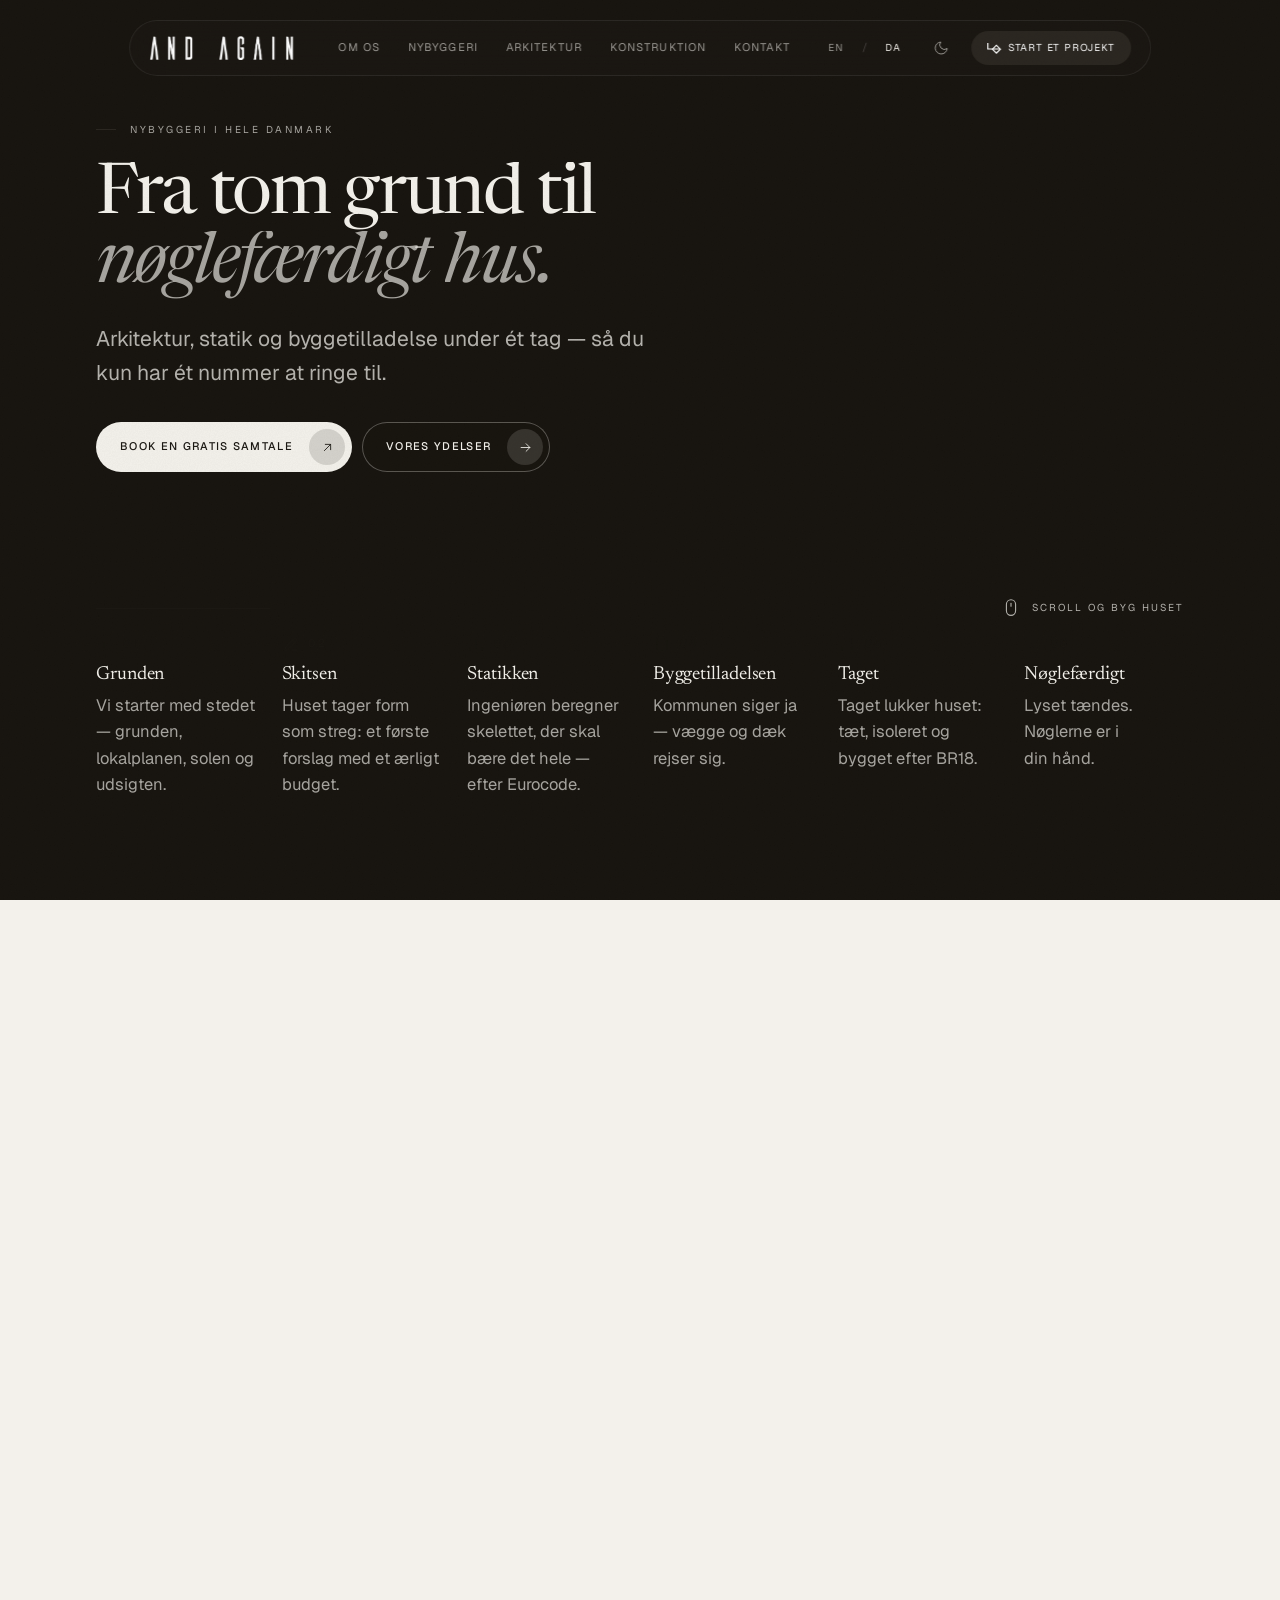
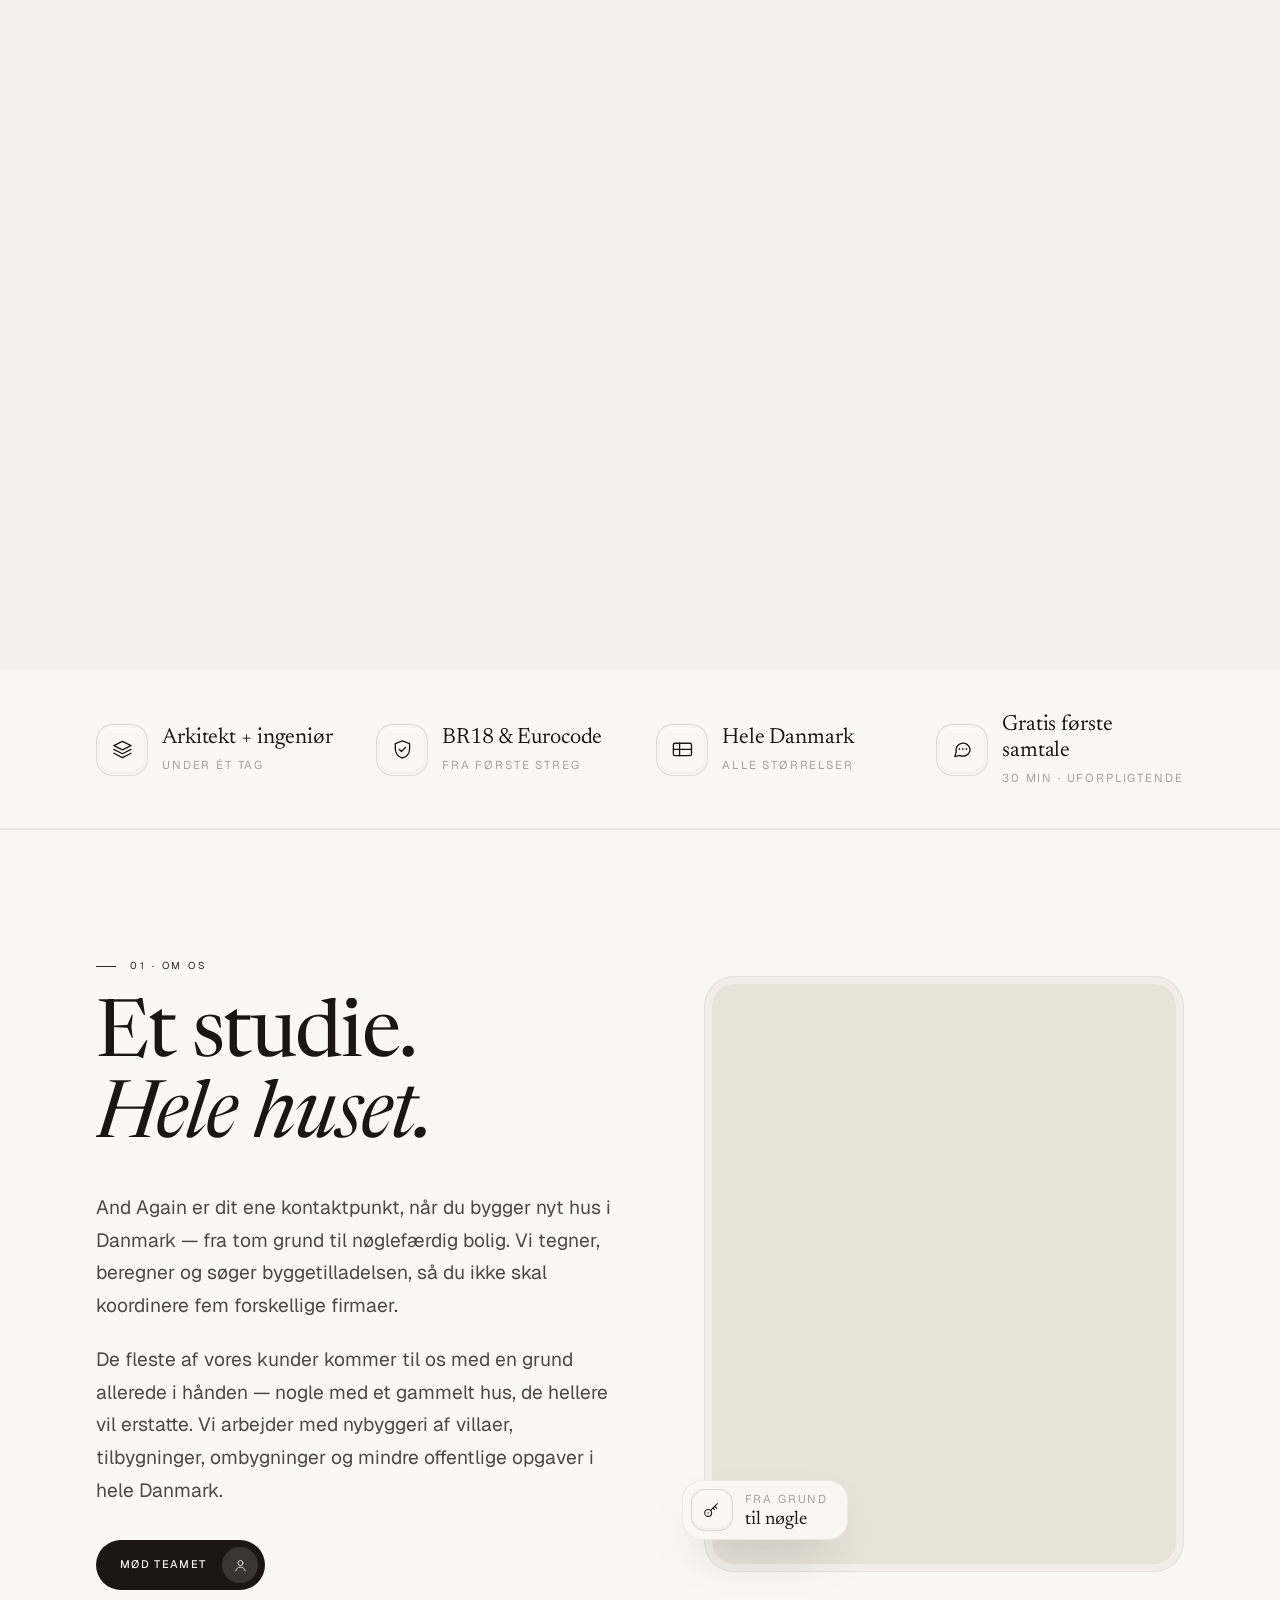
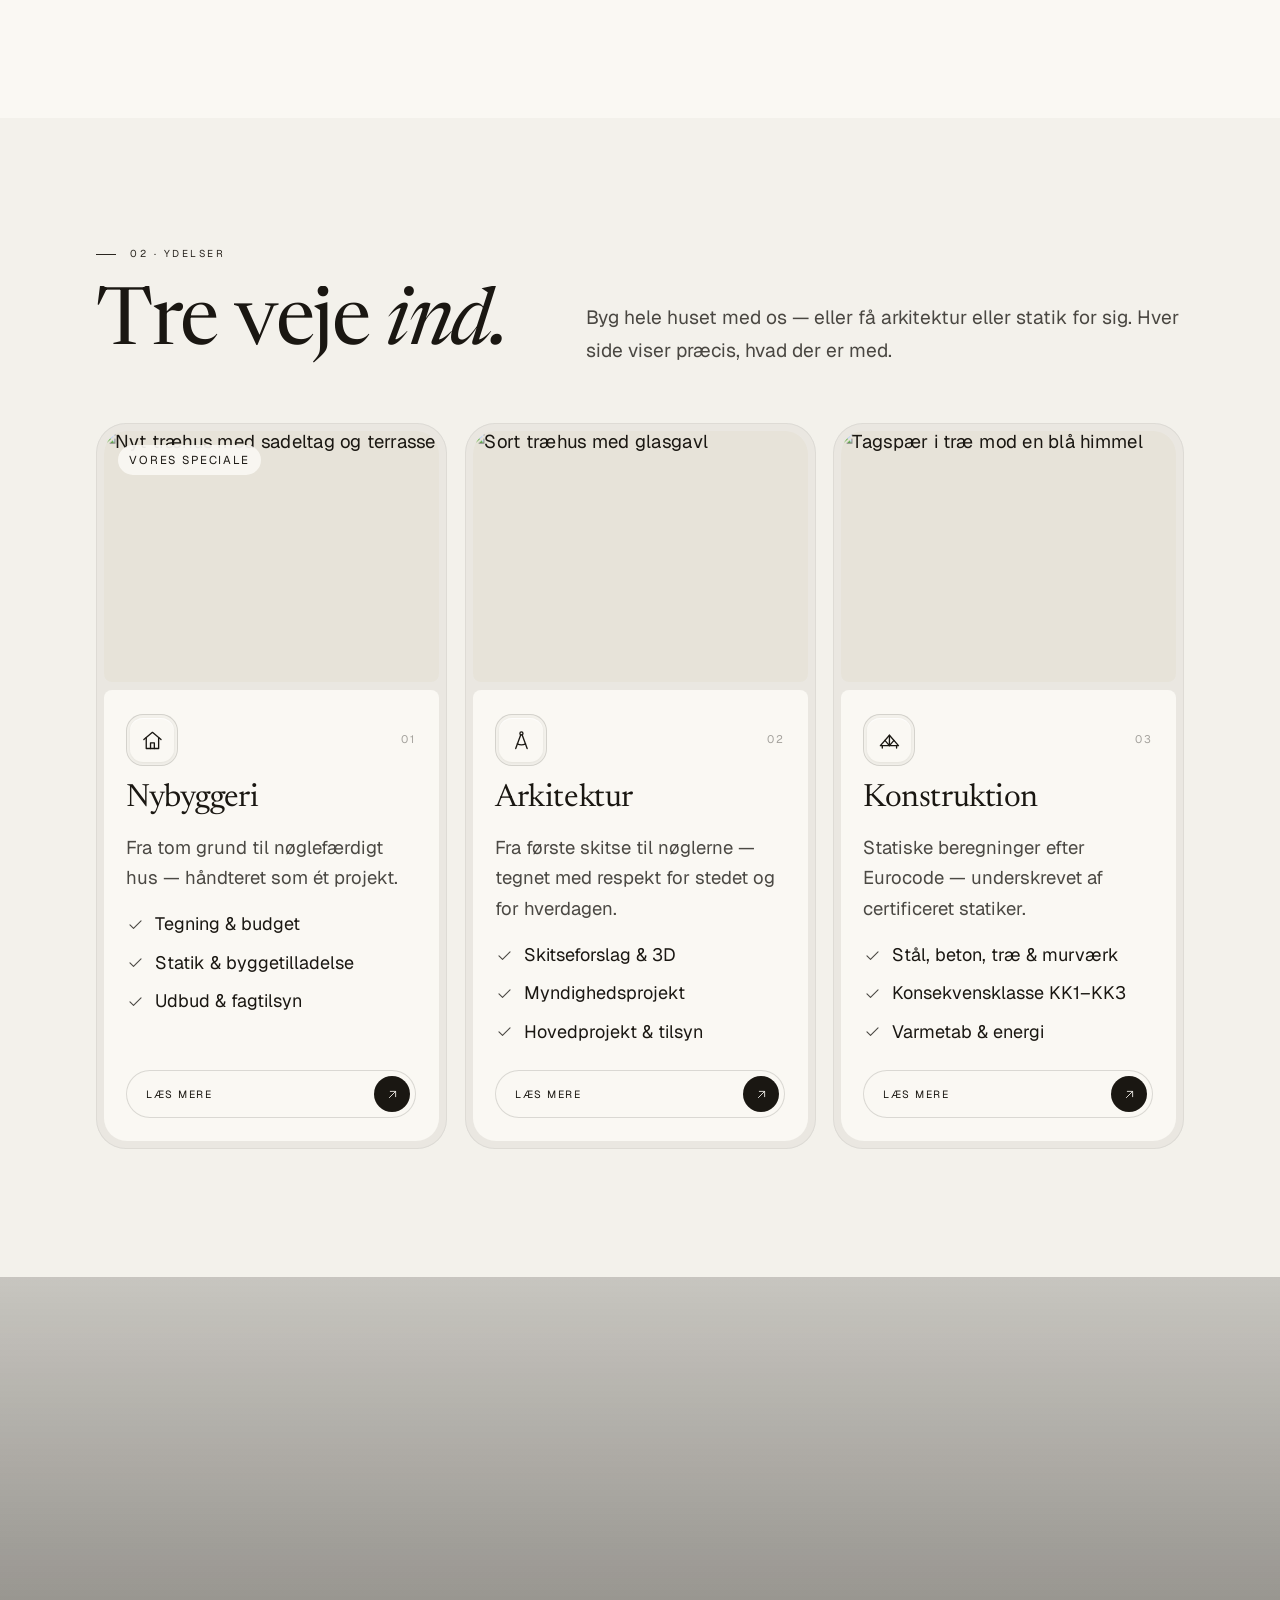
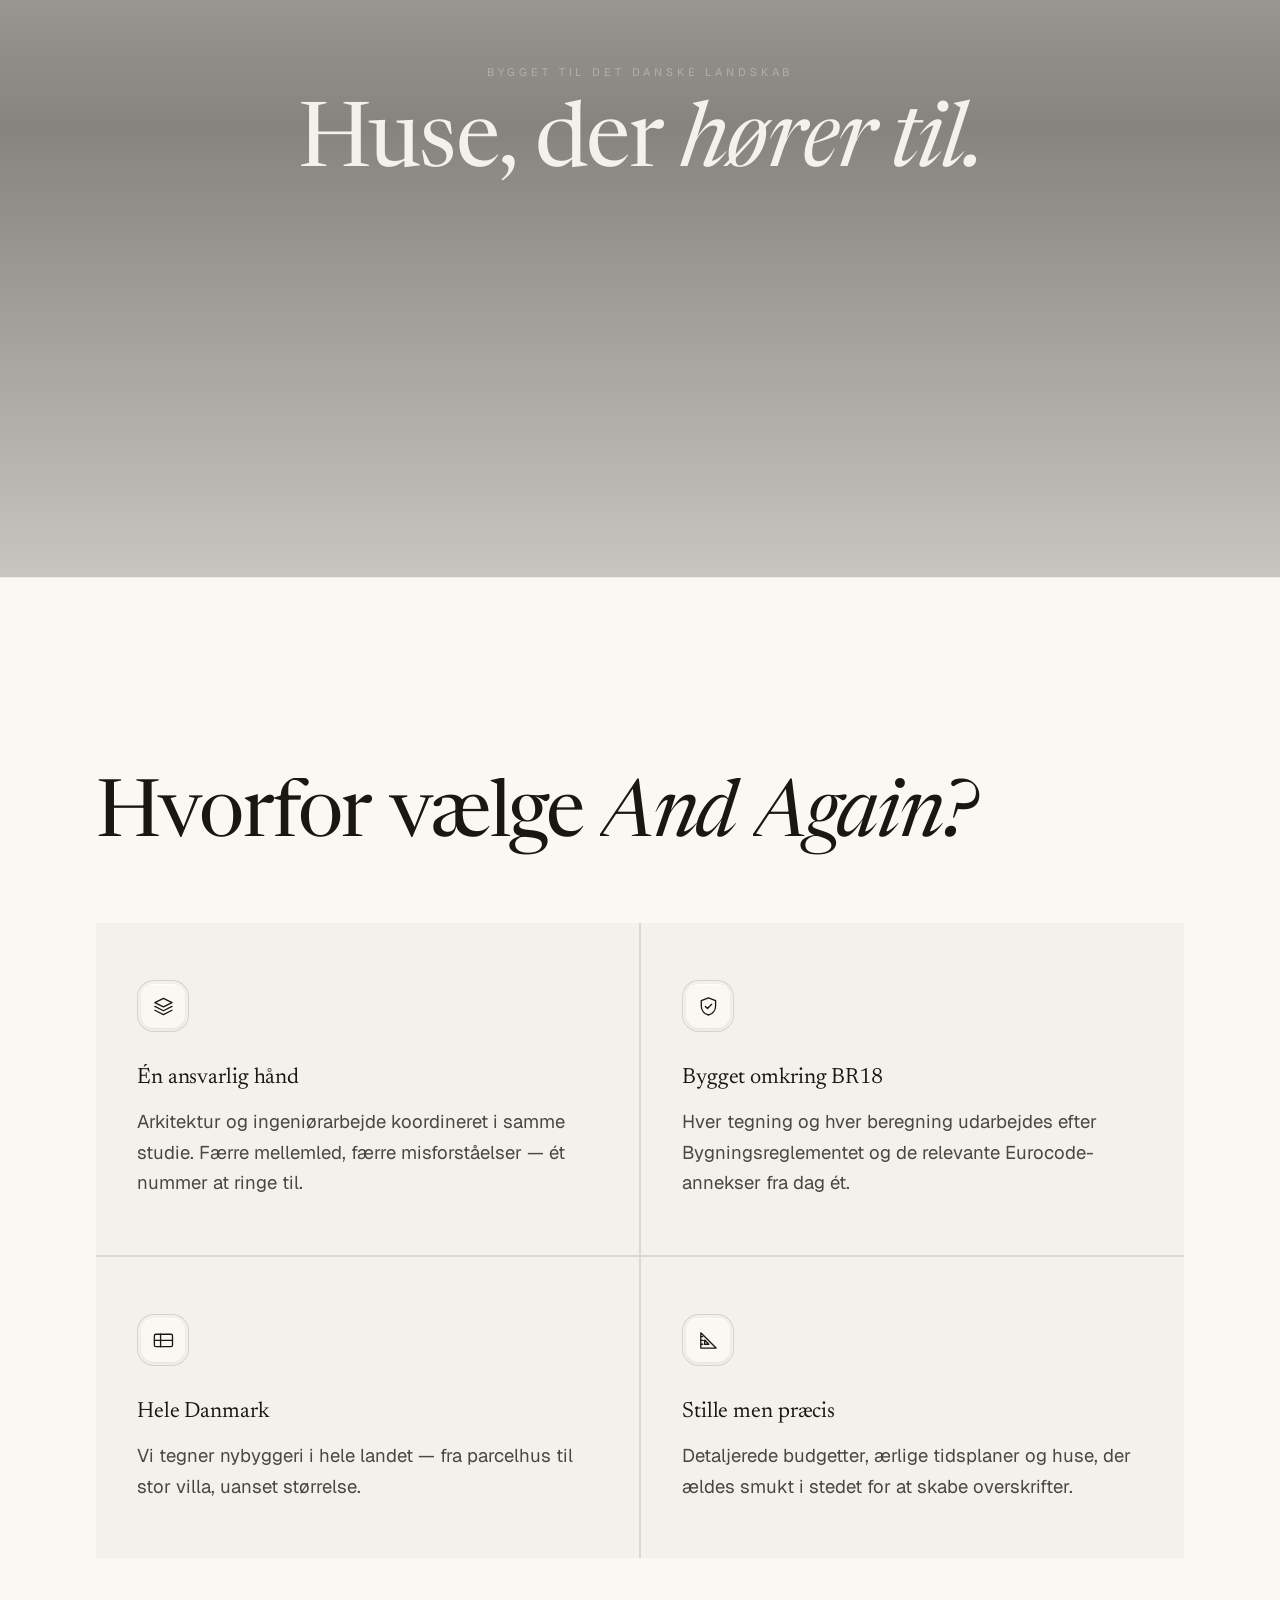
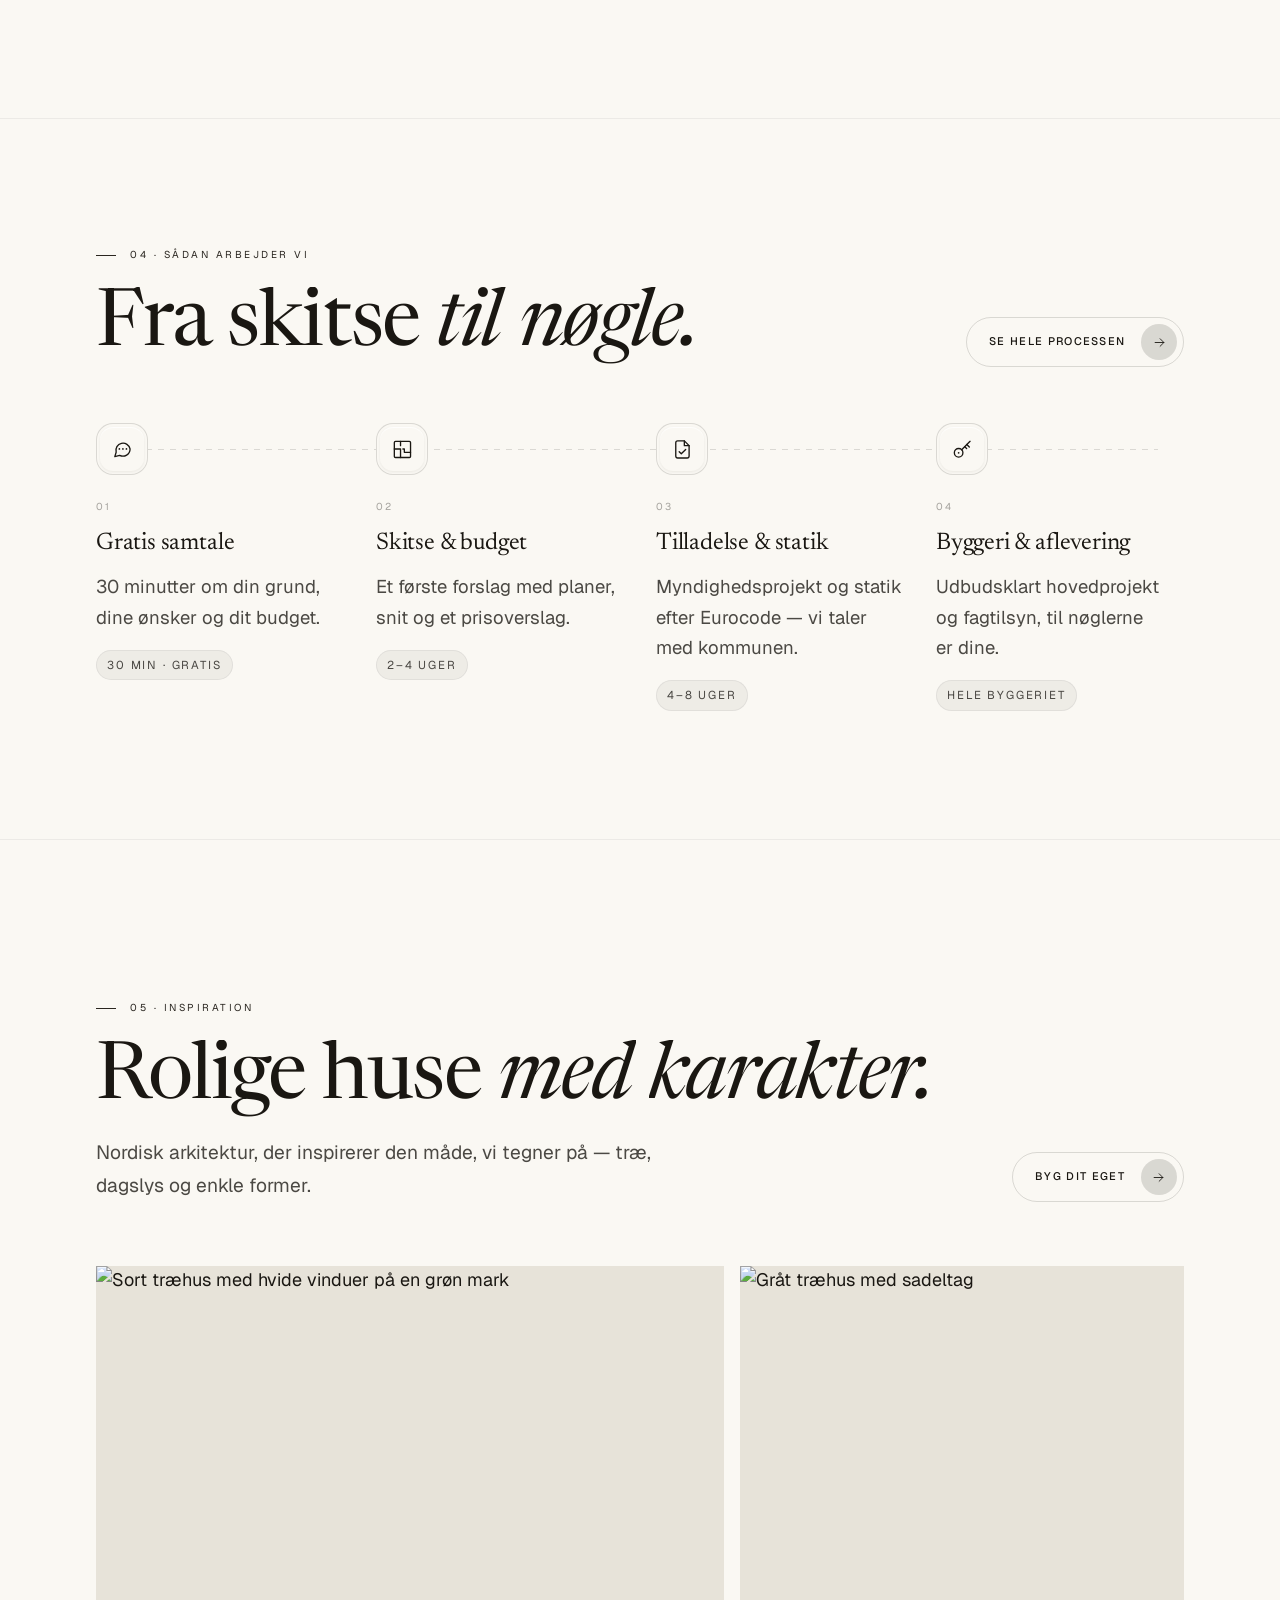
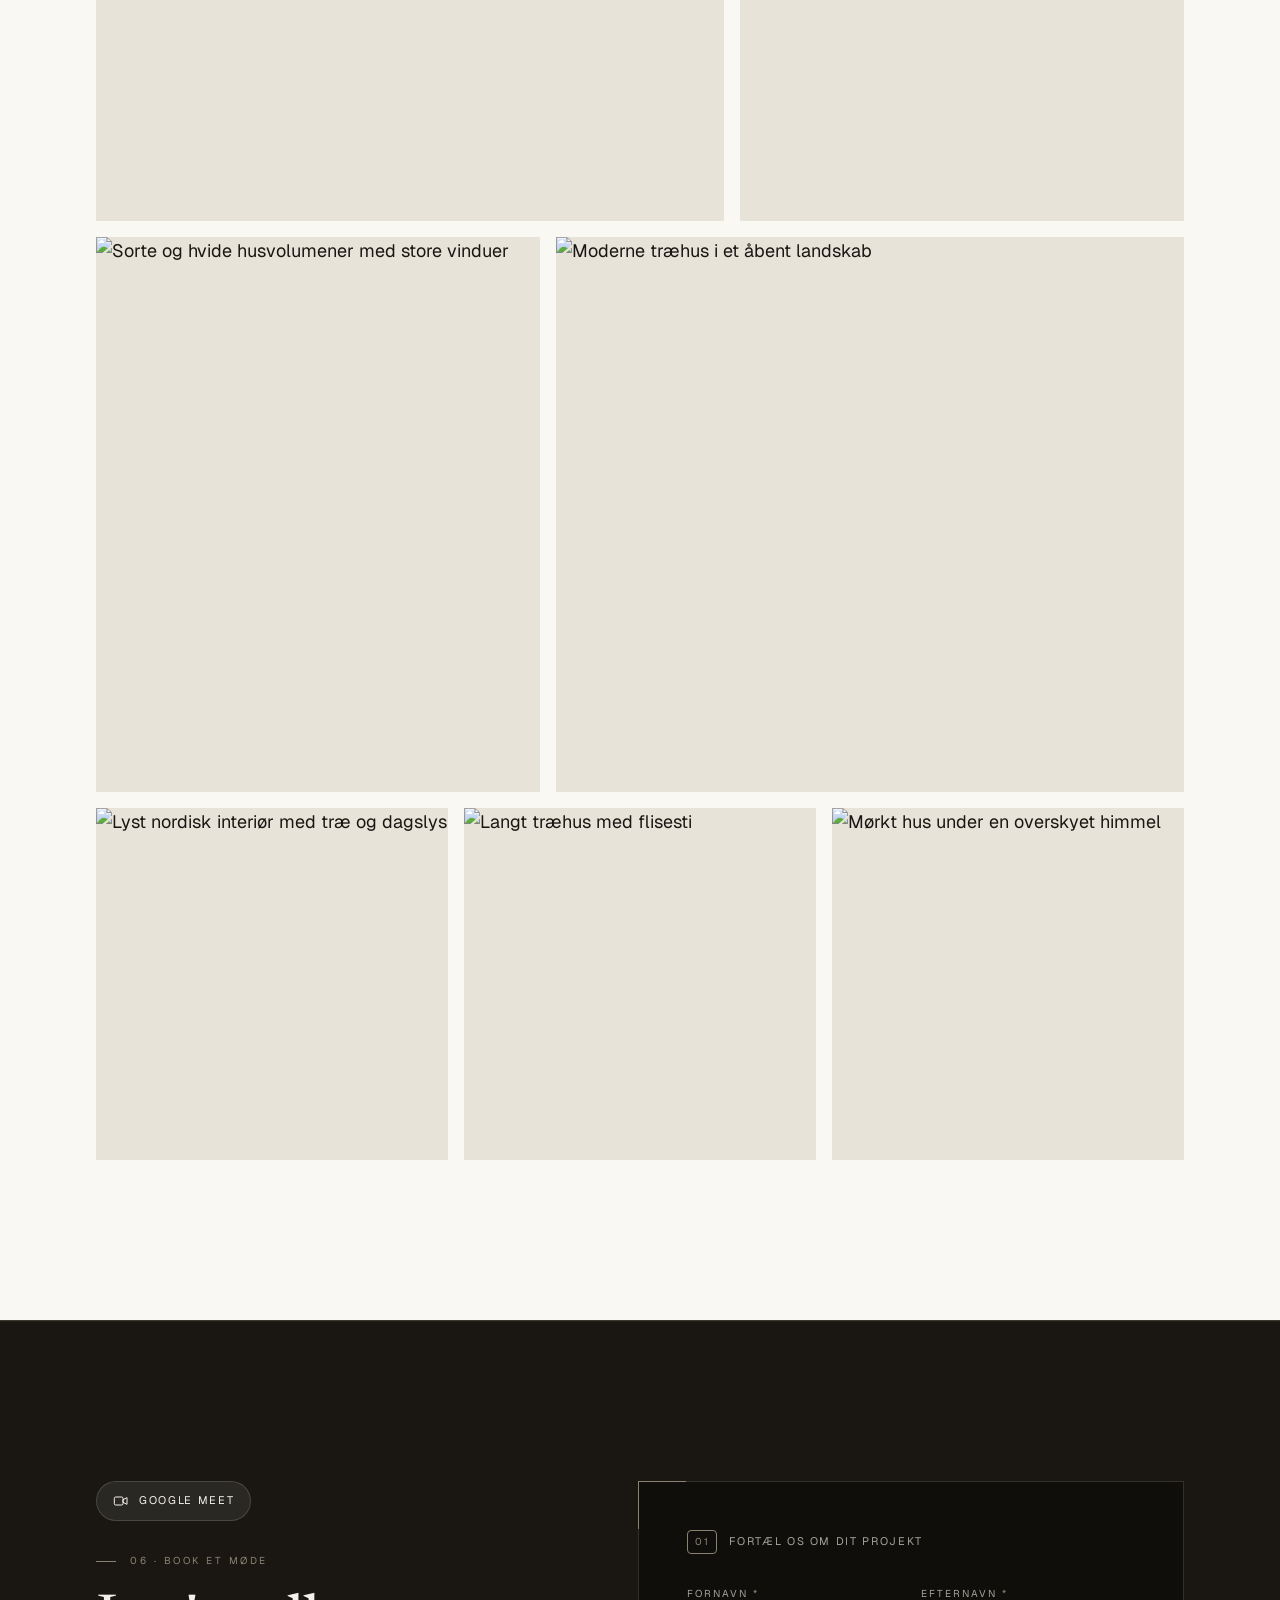
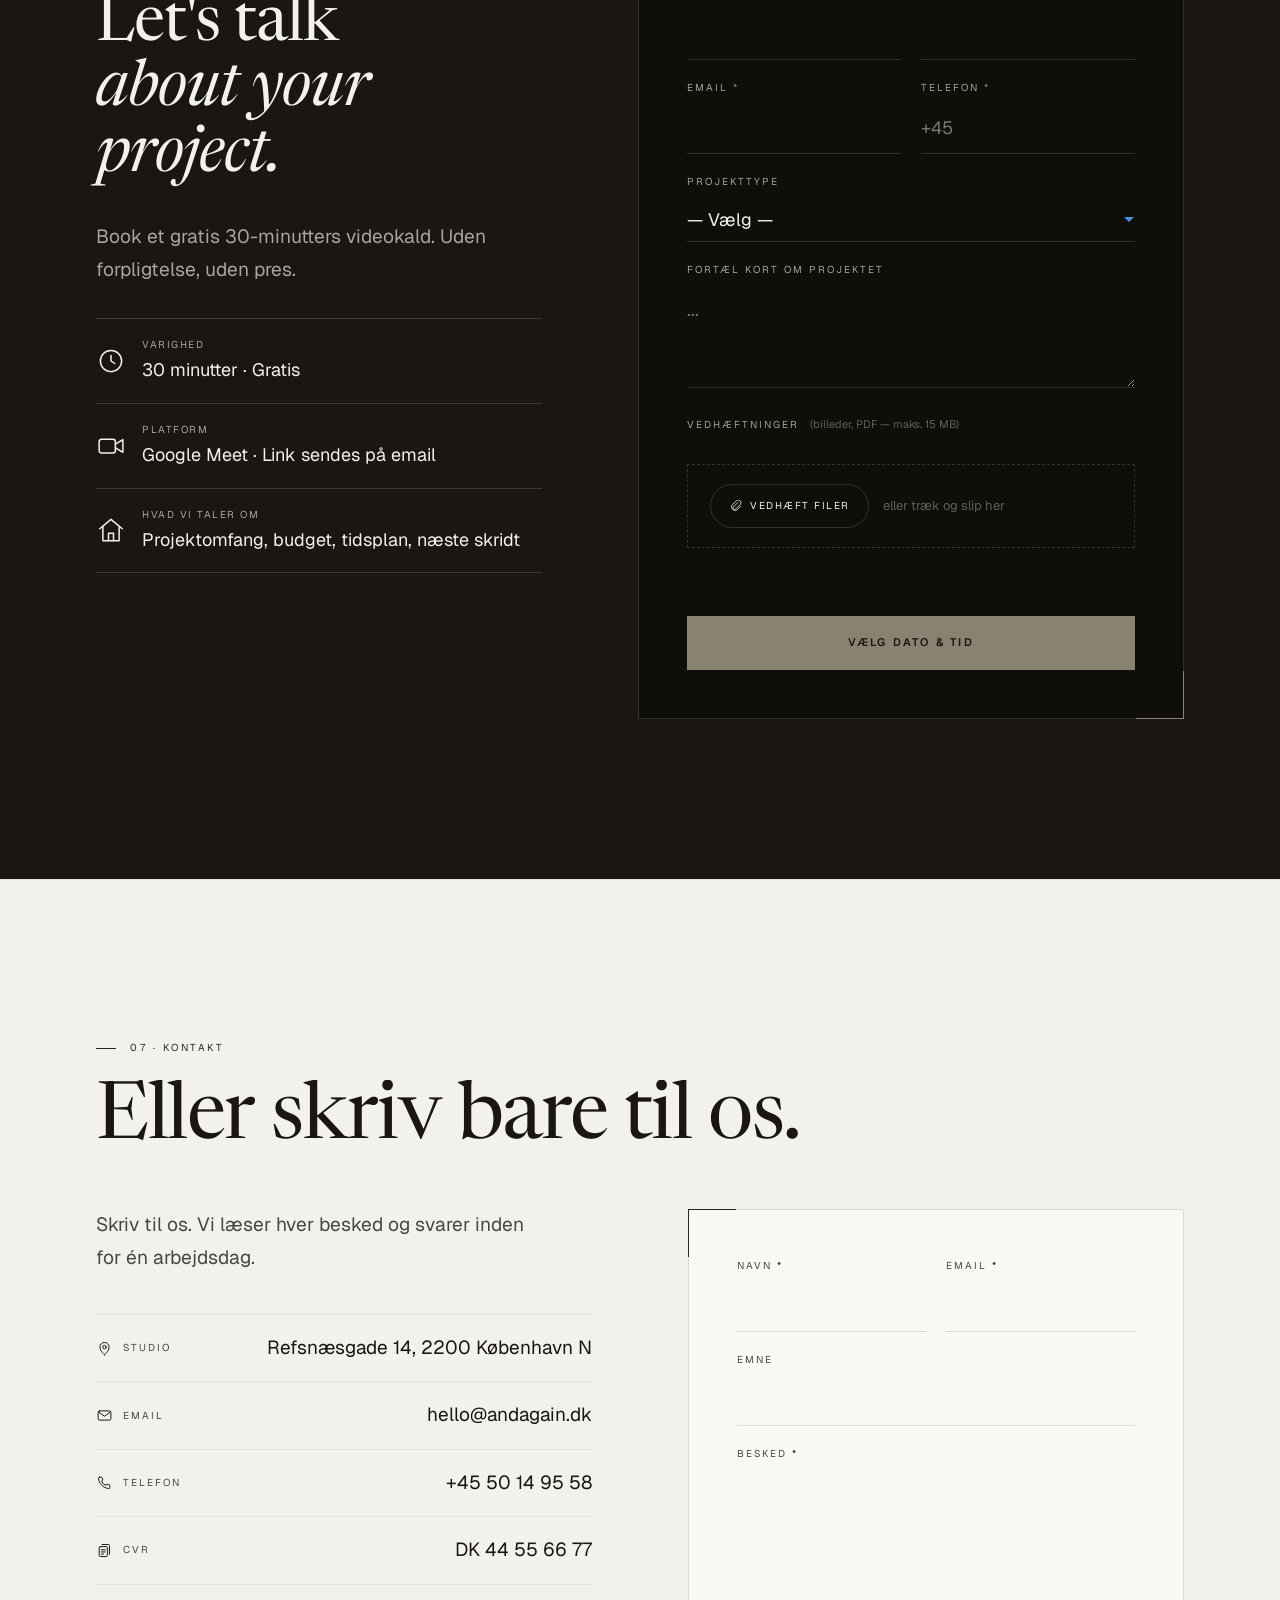
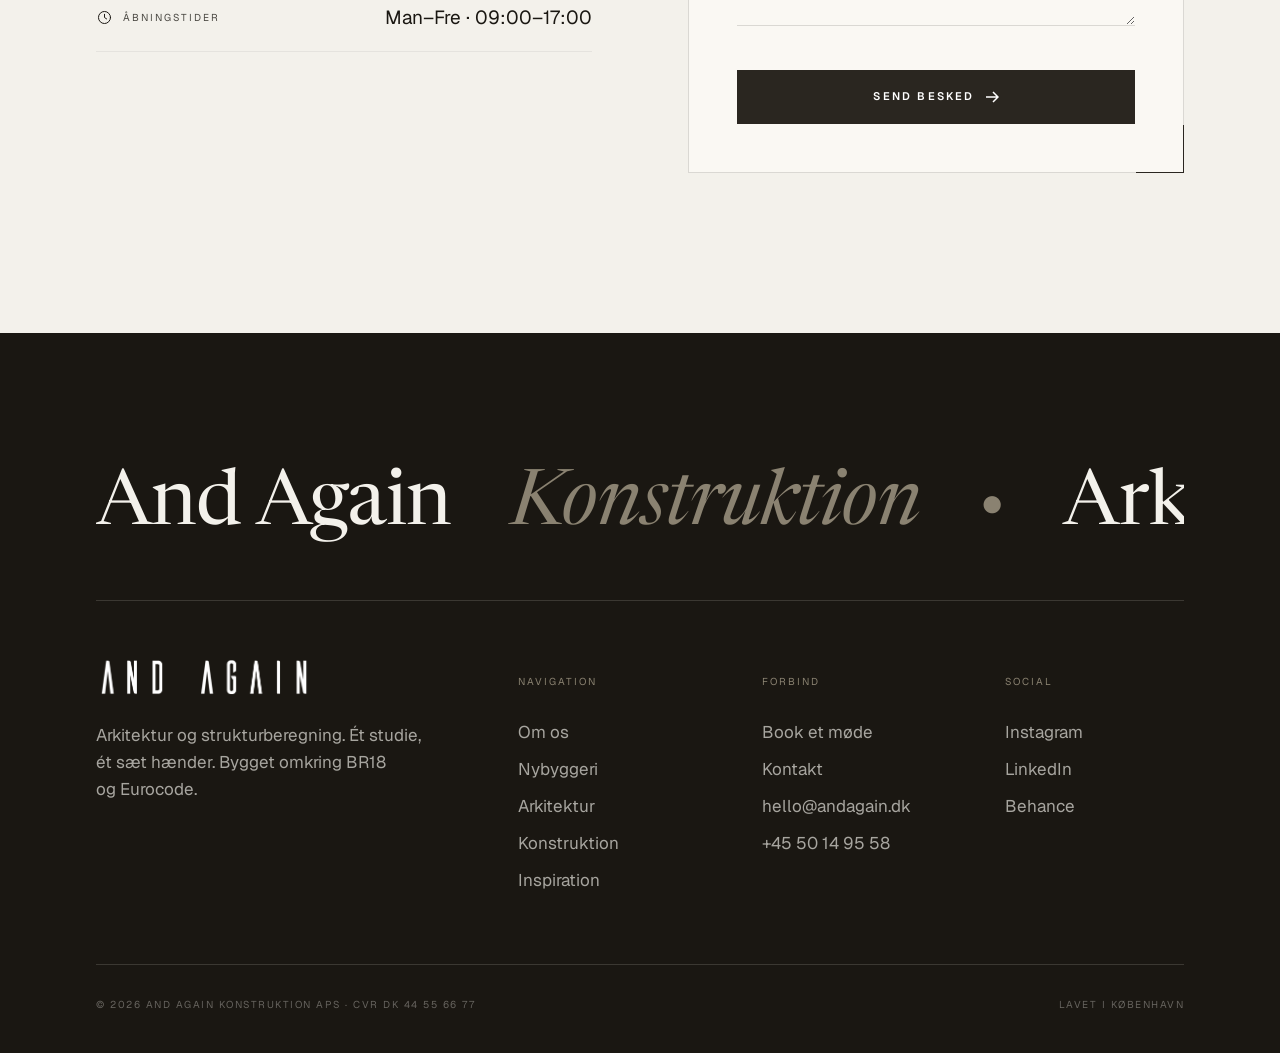
==== commit a0dfa741: "Use only two typefaces: Newsreader and Geist - Body text, buttons, navigation and the small uppercas" ====
--- a/index.html
+++ b/index.html
@@ -15,7 +15,7 @@
 <link rel="canonical" href="https://andagainconstruction.com/">
 <link rel="preconnect" href="https://fonts.googleapis.com">
 <link rel="preconnect" href="https://fonts.gstatic.com" crossorigin>
-<link href="https://fonts.googleapis.com/css2?family=Outfit:wght@100;200;300;400;500;600;700;800;900&family=Newsreader:ital,opsz,wght@0,6..72,300;0,6..72,400;0,6..72,500;1,6..72,300;1,6..72,400&family=JetBrains+Mono:wght@400;500&display=swap" rel="stylesheet">
+<link href="https://fonts.googleapis.com/css2?family=Geist:wght@300..700&family=Newsreader:ital,opsz,wght@0,6..72,300;0,6..72,400;0,6..72,500;1,6..72,300;1,6..72,400&display=swap" rel="stylesheet">
 <link rel="stylesheet" href="shared.css">
 </head>
 <body>
--- a/shared.css
+++ b/shared.css
@@ -21,7 +21,7 @@
   --cream-warm:   #E7E3D9;
   --dark:         #1A1712;
   --dark-2:       #100E0A;
-  --dark-soft:    rgba(26,23,18,0.66);
+  --dark-soft:    rgba(26,23,18,0.78);
   --dark-faded:   rgba(26,23,18,0.38);
   --blue:         #2A2620;
   --blue-bright:  #8A8271;
@@ -31,8 +31,9 @@
   --line:         rgba(26,23,18,0.14);
   --line-soft:    rgba(26,23,18,0.06);
   --line-dark:    rgba(243,241,235,0.15);
-  --mono:         'JetBrains Mono', monospace;
-  --sans:         'Outfit', sans-serif;
+  /* Only two typefaces on the site: Newsreader for headings, Geist for everything else */
+  --sans:         'Geist', system-ui, -apple-system, 'Segoe UI', sans-serif;
+  --mono:         var(--sans);   /* small uppercase labels now use Geist too */
   --serif:        'Newsreader', Georgia, serif;
 
   /* fluid.glass easings */
@@ -48,7 +49,7 @@
   --cream-warm:  #221F18;
   --dark:        #F3F1EB;
   --dark-2:      #201D17;
-  --dark-soft:   rgba(243,241,235,0.7);
+  --dark-soft:   rgba(243,241,235,0.8);
   --blue:        #C9C2B2;
   --blue-bright: #B0A892;
   --dark-faded:  rgba(243,241,235,0.4);
@@ -3192,3 +3193,99 @@
 @media (max-width: 480px) {
   .header.is-bottom .header-section-name { left: auto; right: 58px; transform: none; font-size: 9.5px; }
 }
+
+/* ══════════════════════════════════════════
+   READABLE BODY TEXT — larger paragraphs site-wide
+   (headings untouched; only the text that explains things)
+══════════════════════════════════════════ */
+:root { --text-lg: clamp(19px, 1.5vw, 22px); --text-md: 18.5px; }
+body { font-size: 18px; }
+
+/* Main section paragraphs */
+.split-text p,
+.sec-lead,
+.portfolio-note,
+.contact-info p,
+.banner-desc,
+.lp-intro-grid p,
+.lp-cta p { font-size: var(--text-lg); line-height: 1.7; }
+
+/* Hero intros */
+.build3d-lead,
+.lp-hero-lead { font-size: clamp(19px, 1.65vw, 23px); font-weight: 400; }
+
+/* Card and list text */
+.feat p,
+.icon-row p,
+.steps4 p,
+.why-cell p,
+.svc-card p,
+.xcard p,
+.lp-list-row p,
+.lp-switch-card p,
+.process-row p,
+.service-desc,
+.modal-head p,
+.form-success p { font-size: var(--text-md); line-height: 1.65; }
+.tl-row p,
+.lp-faq-item p { font-size: var(--text-lg); line-height: 1.7; }
+.svc-list li { font-size: 18px; }
+.svc-list .ic { font-size: 19px; }
+
+/* 3D build steps */
+.build3d-step-body > p { font-size: 18px; max-width: 36ch; }
+@media (min-width: 769px) {
+  .build3d--hero .build3d-step-body > p { font-size: 16.5px; max-width: 26ch; }
+}
+
+/* Contact, booking, footer */
+.contact-list a, .contact-list span { font-size: 19px; }
+.info-block-text strong { font-size: 18px; }
+.footer-col a, .footer-col p { font-size: 17px; }
+.team-role { font-size: 17px; }
+.team-modal .team-info p { font-size: 18px !important; }
+/* 16px+ in form fields also stops iPhones from zooming in on tap */
+.field input, .field select, .field textarea { font-size: 18px; }
+
+/* Small mono labels: a touch bigger so they stay legible */
+.tag { font-size: 11.5px; }
+.trust-item small, .float-card small { font-size: 11.5px; }
+.trust-item strong { font-size: 22px; }
+
+/* Wider columns so the bigger text keeps a comfortable line length */
+.why-grid { grid-template-columns: repeat(2, 1fr); }
+.why-cell p, .steps4 p, .icon-row p { max-width: 44ch; }
+.feat-grid { grid-template-columns: repeat(auto-fill, minmax(330px, 1fr)); }
+
+@media (max-width: 768px) {
+  :root { --text-lg: 18.5px; --text-md: 18px; }
+  .build3d-lead { font-size: 17.5px; }
+  .lp-hero-lead { font-size: 18.5px; }
+}
+@media (max-width: 480px) {
+  .why-grid { grid-template-columns: 1fr; }
+  .feat-grid { grid-template-columns: 1fr; }
+}
+
+/* Short laptop screens (e.g. 1280×720): keep the hero headline and the step timeline apart */
+@media (min-width: 769px) and (max-height: 800px) {
+  .build3d--hero .build3d-ui { padding-top: 6.2rem; }
+  .build3d--hero .build3d-title { font-size: clamp(40px, 7.4vh, 64px); }
+  .build3d-lead { margin-top: 1rem; font-size: 19px; }
+  .build3d-actions { margin-top: 1.4rem; }
+}
+
+/* Bigger step text needs a taller step panel on phones */
+@media (max-width: 768px) {
+  .build3d:not(.build3d--hero) .build3d-steps { min-height: 10.5rem; }
+}
+@media (max-width: 360px) {
+  .build3d:not(.build3d--hero) .build3d-steps { min-height: 11.8rem; }
+}
+
+/* Long tags (EKSISTERENDE BYGGERI) may wrap instead of pushing cards wider than a small phone */
+.feat-grid > div, .svc-grid > div { min-width: 0; }
+.feat-top .tag { white-space: normal; max-width: 62%; text-align: right; line-height: 1.35; }
+@media (max-width: 360px) {
+  .tag { font-size: 10.5px; letter-spacing: .1em; }
+}
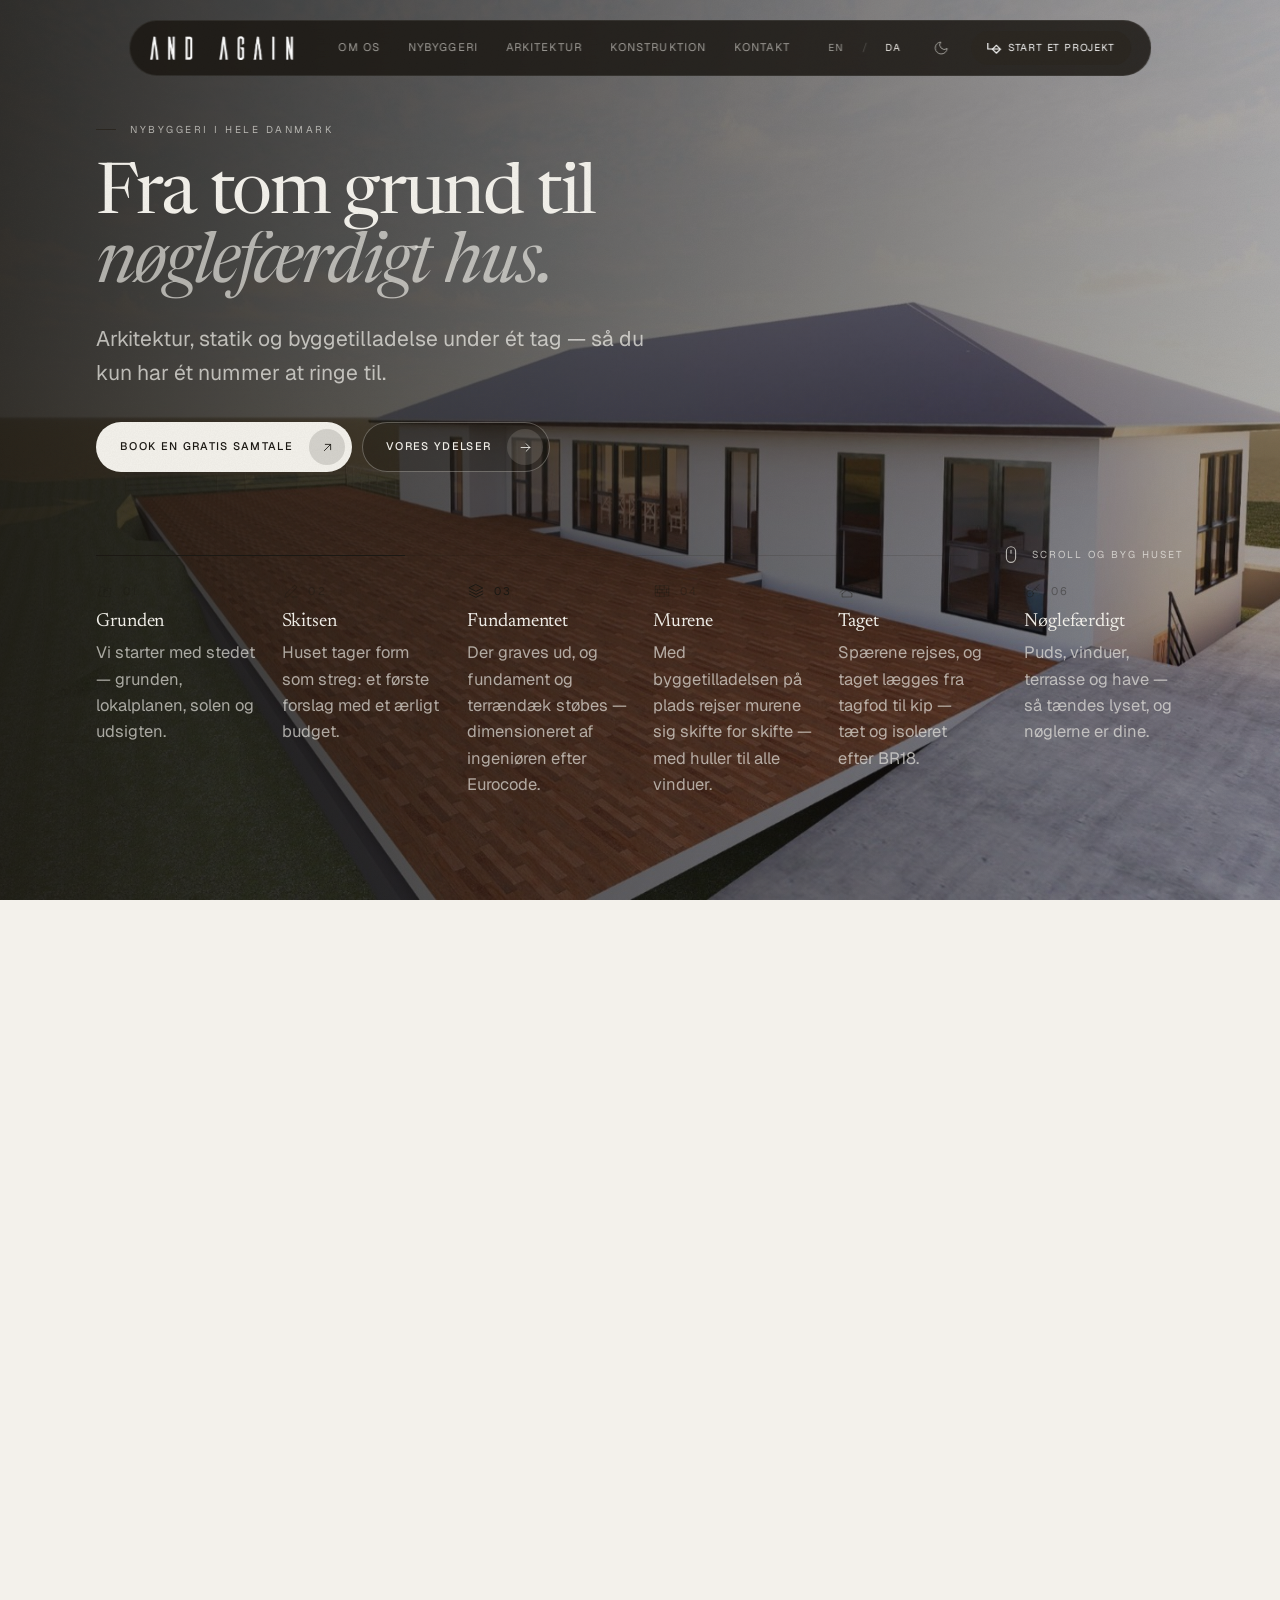
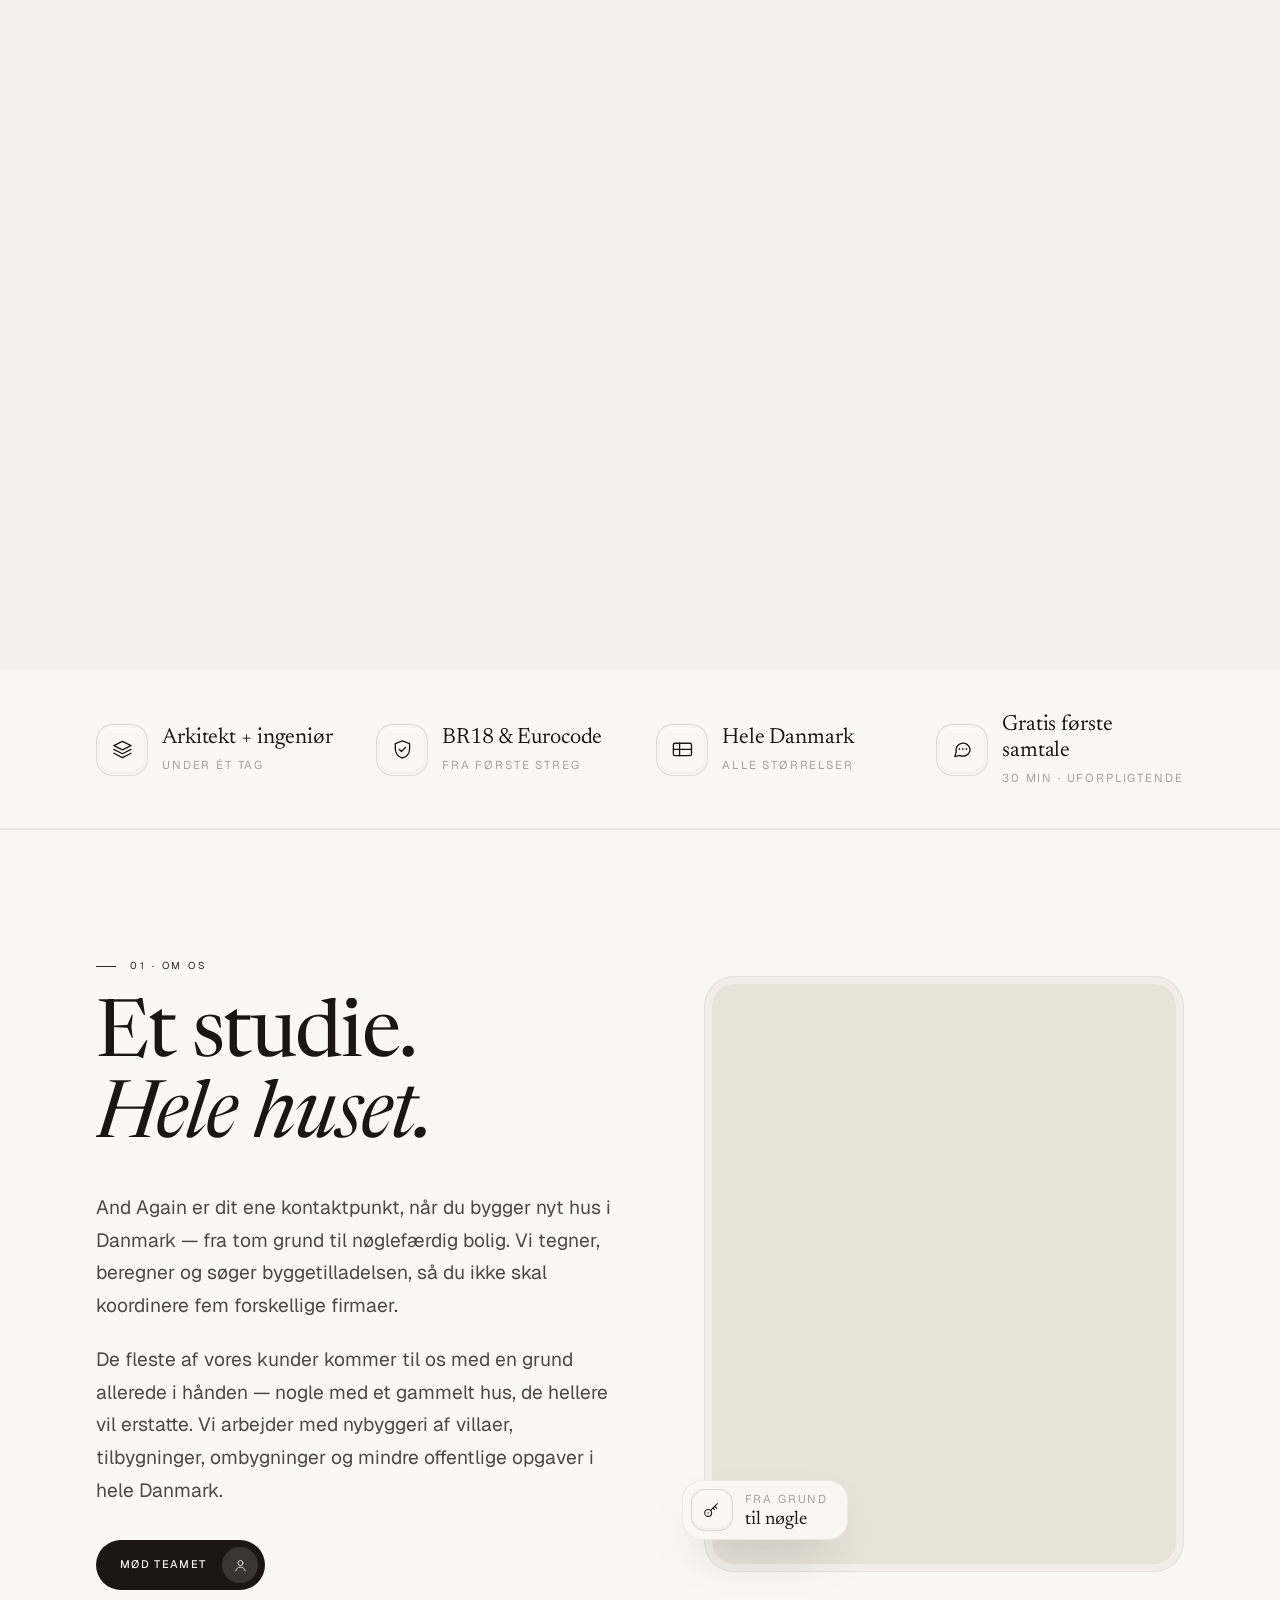
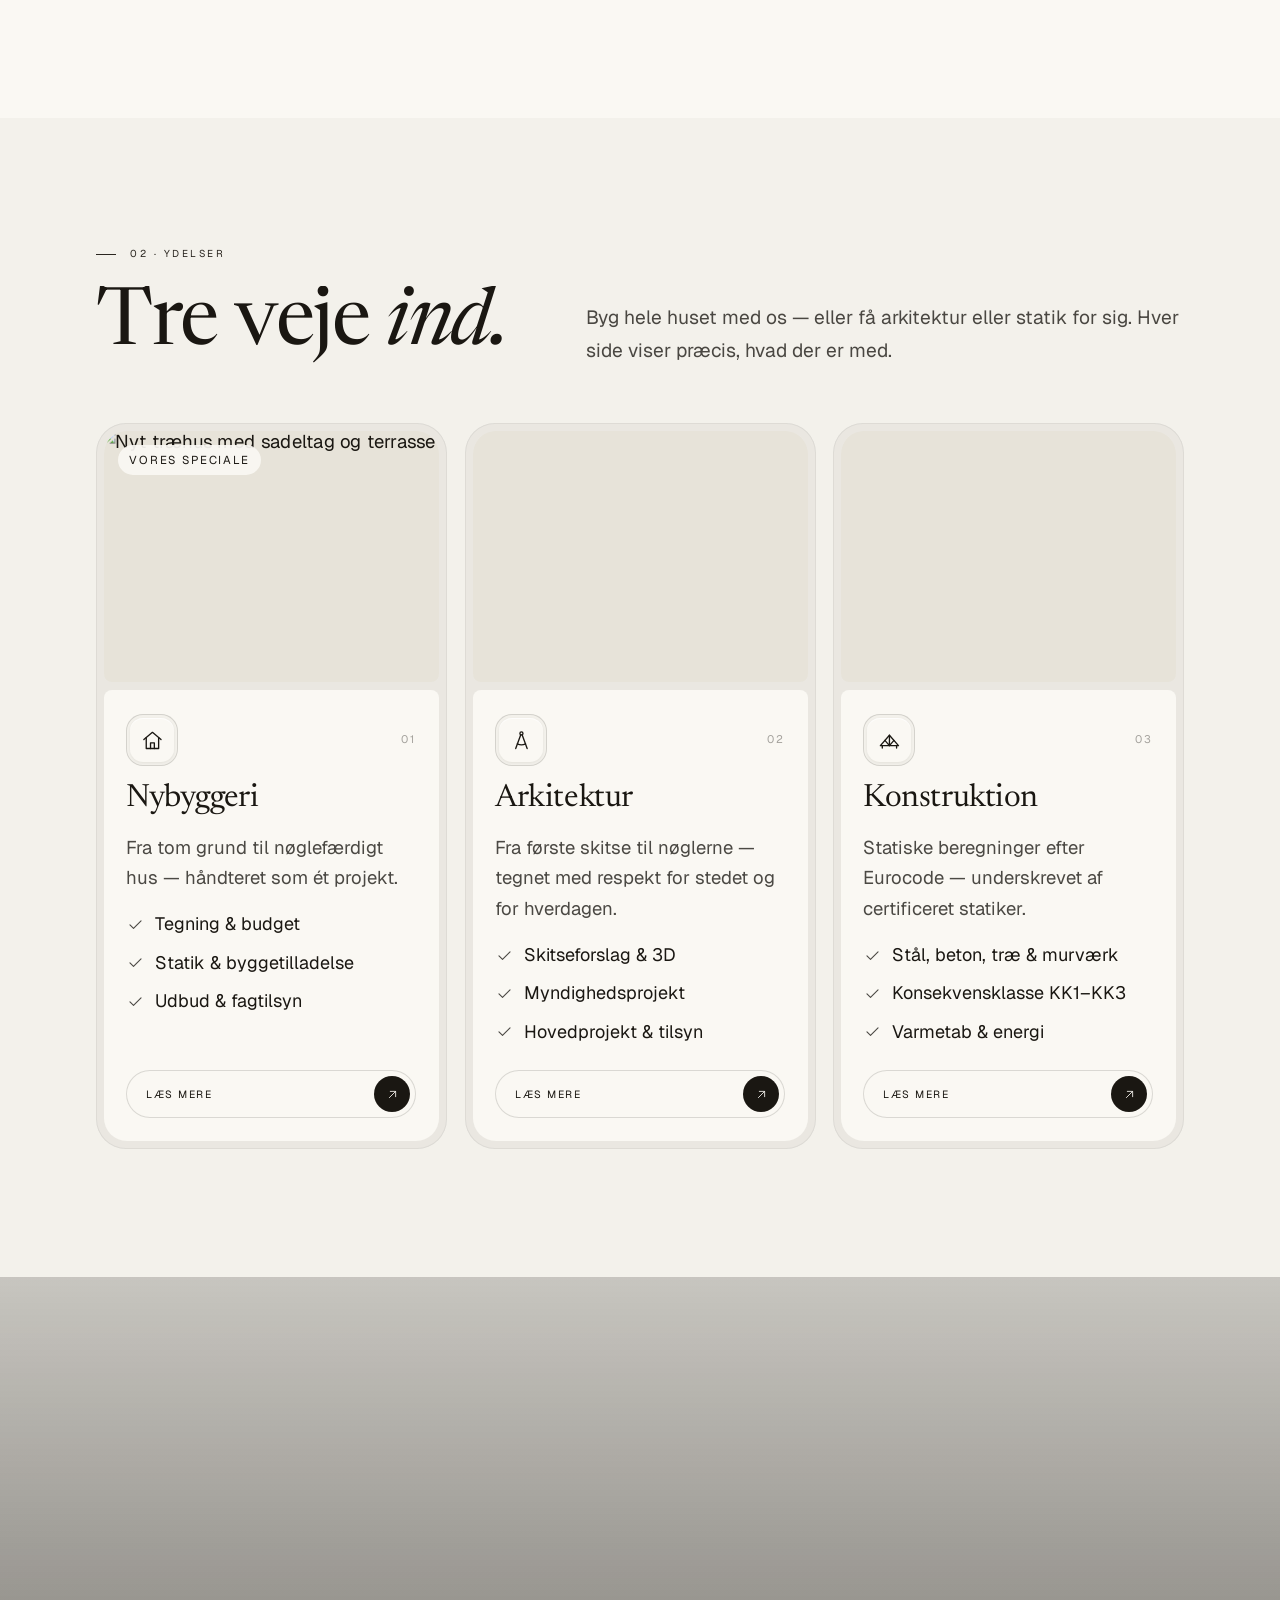
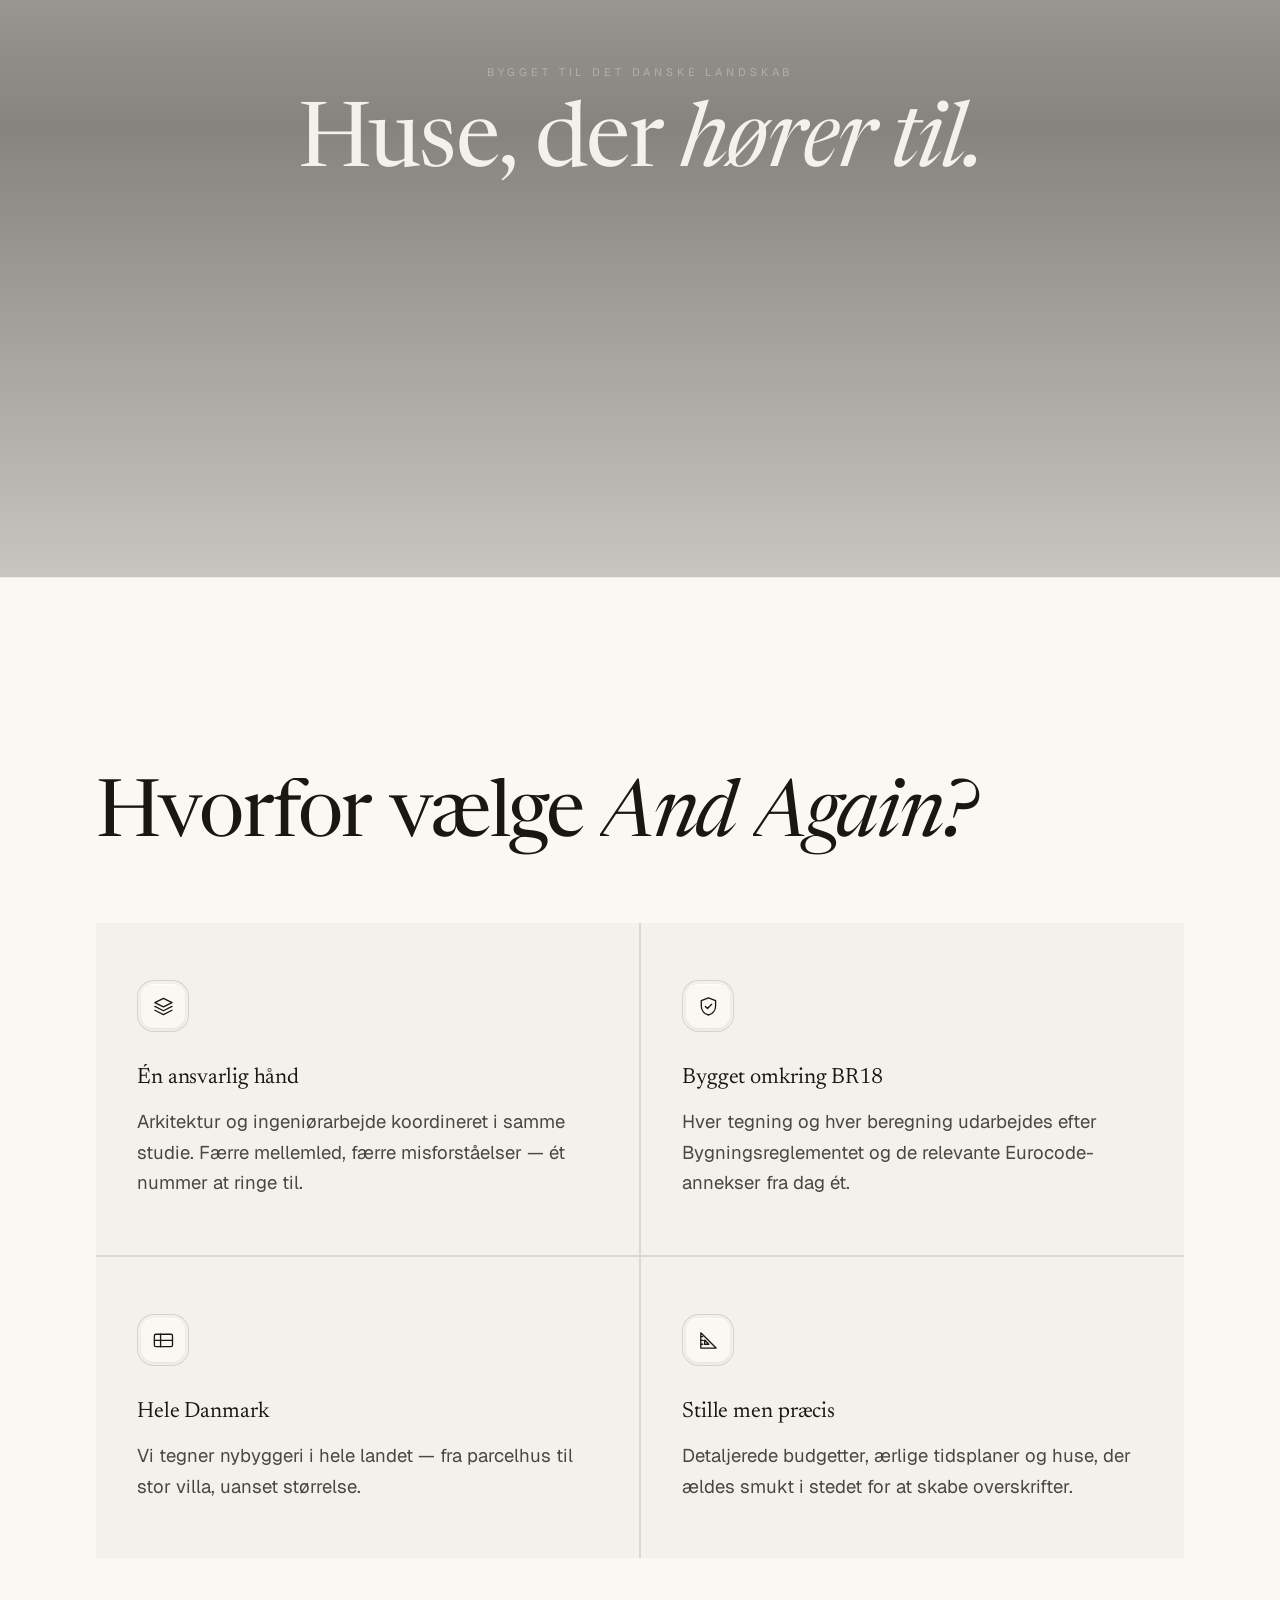
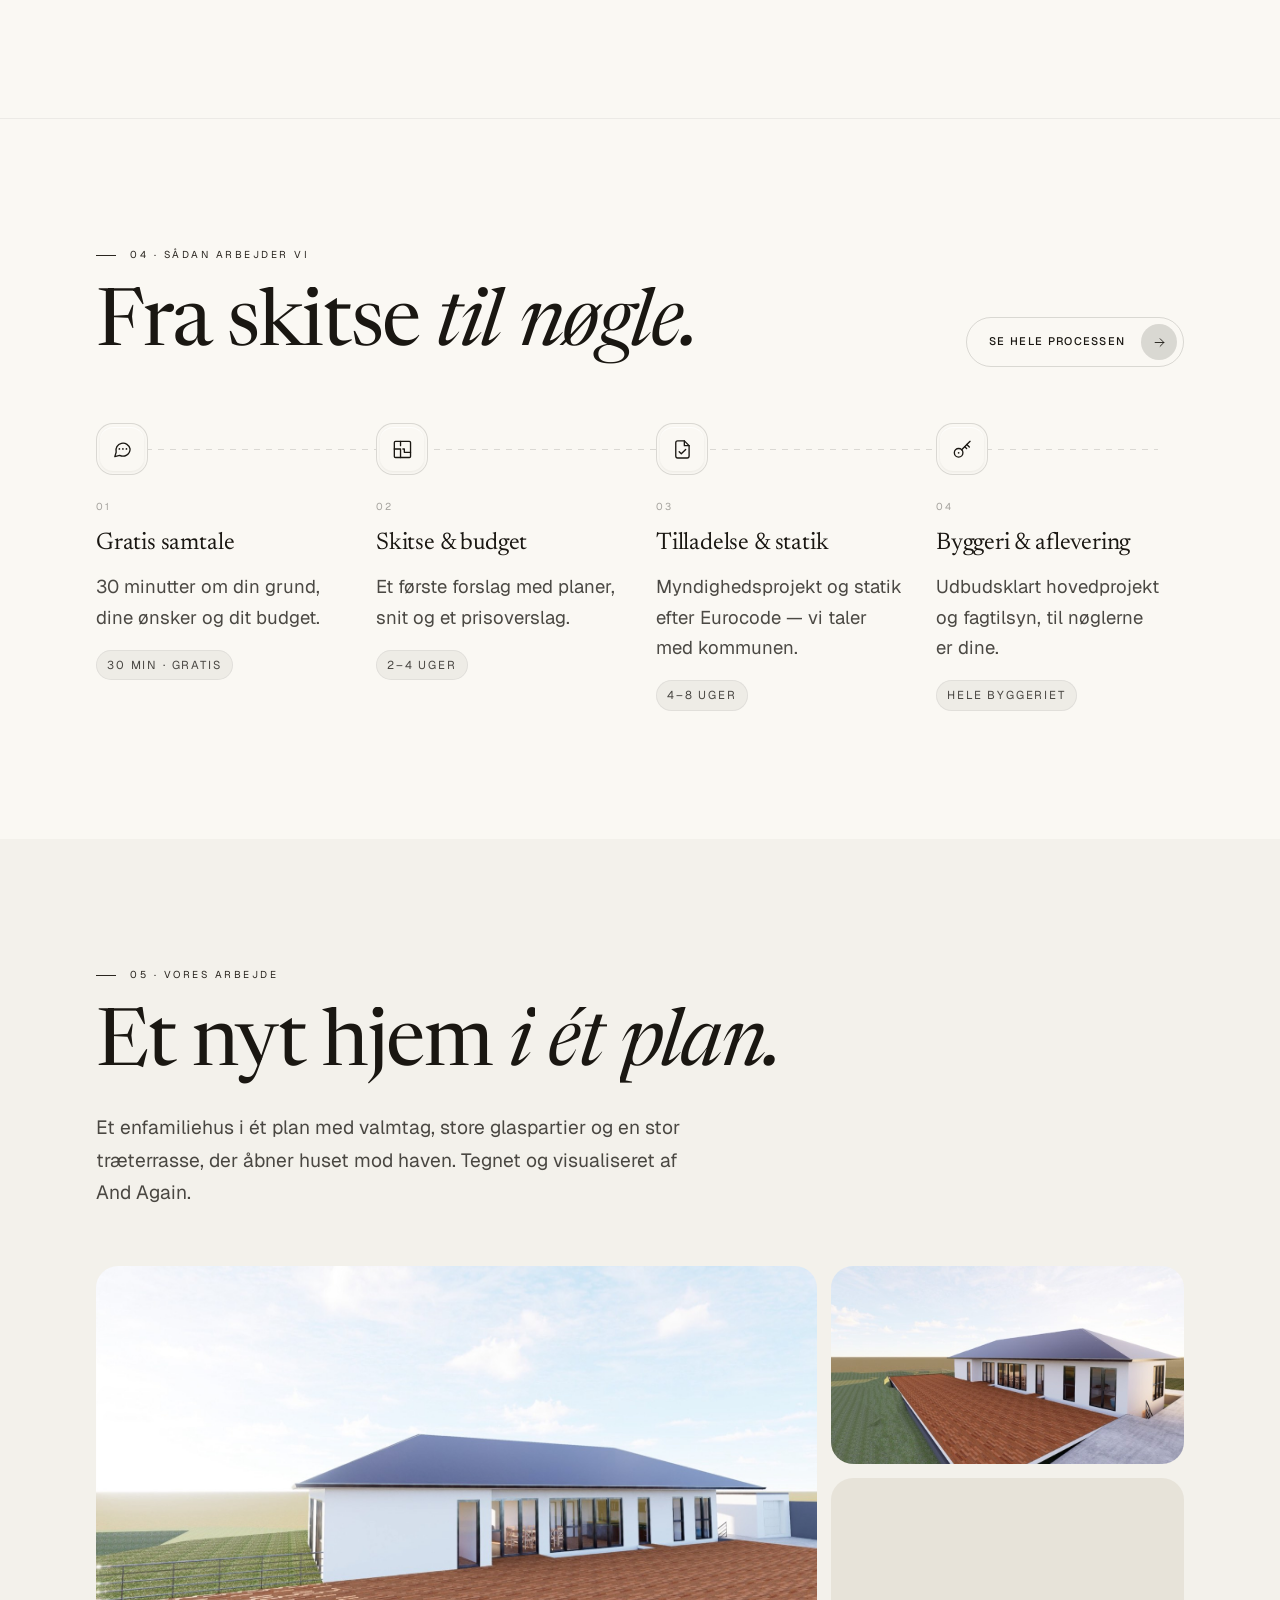
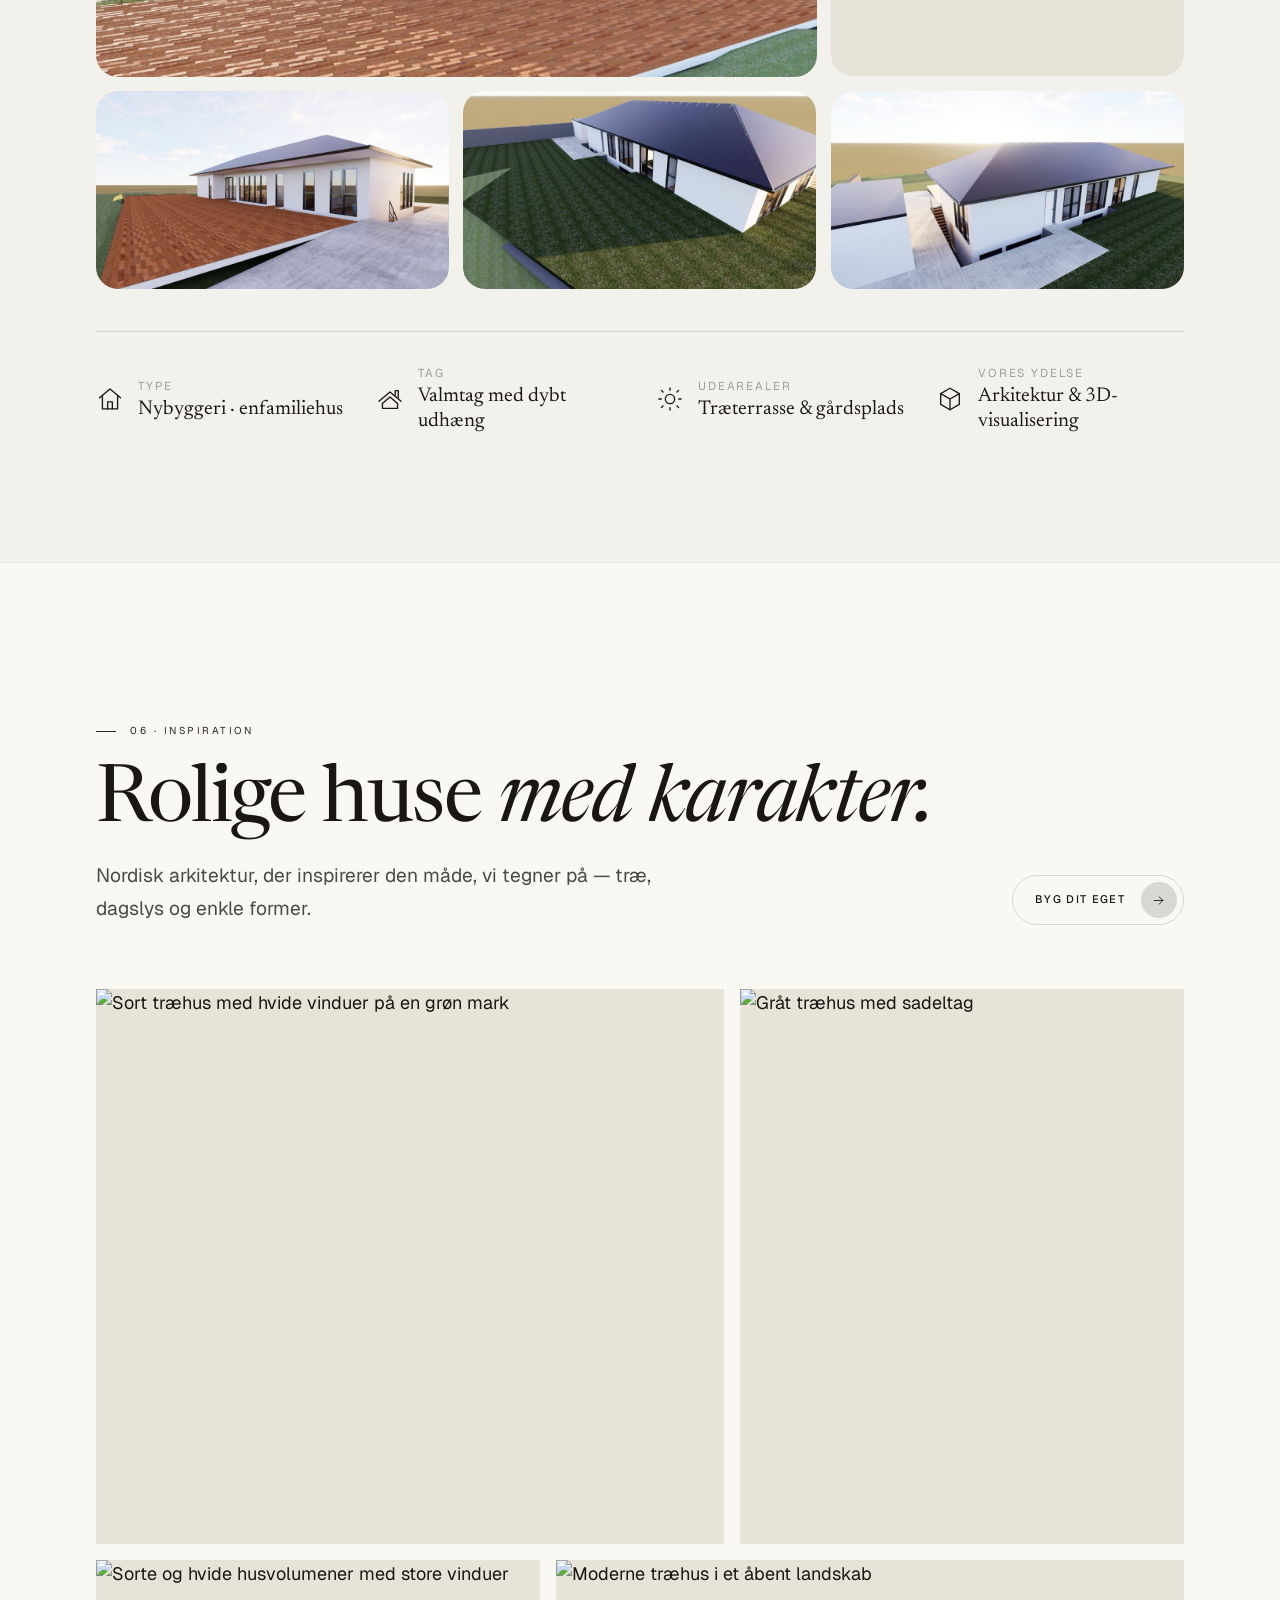
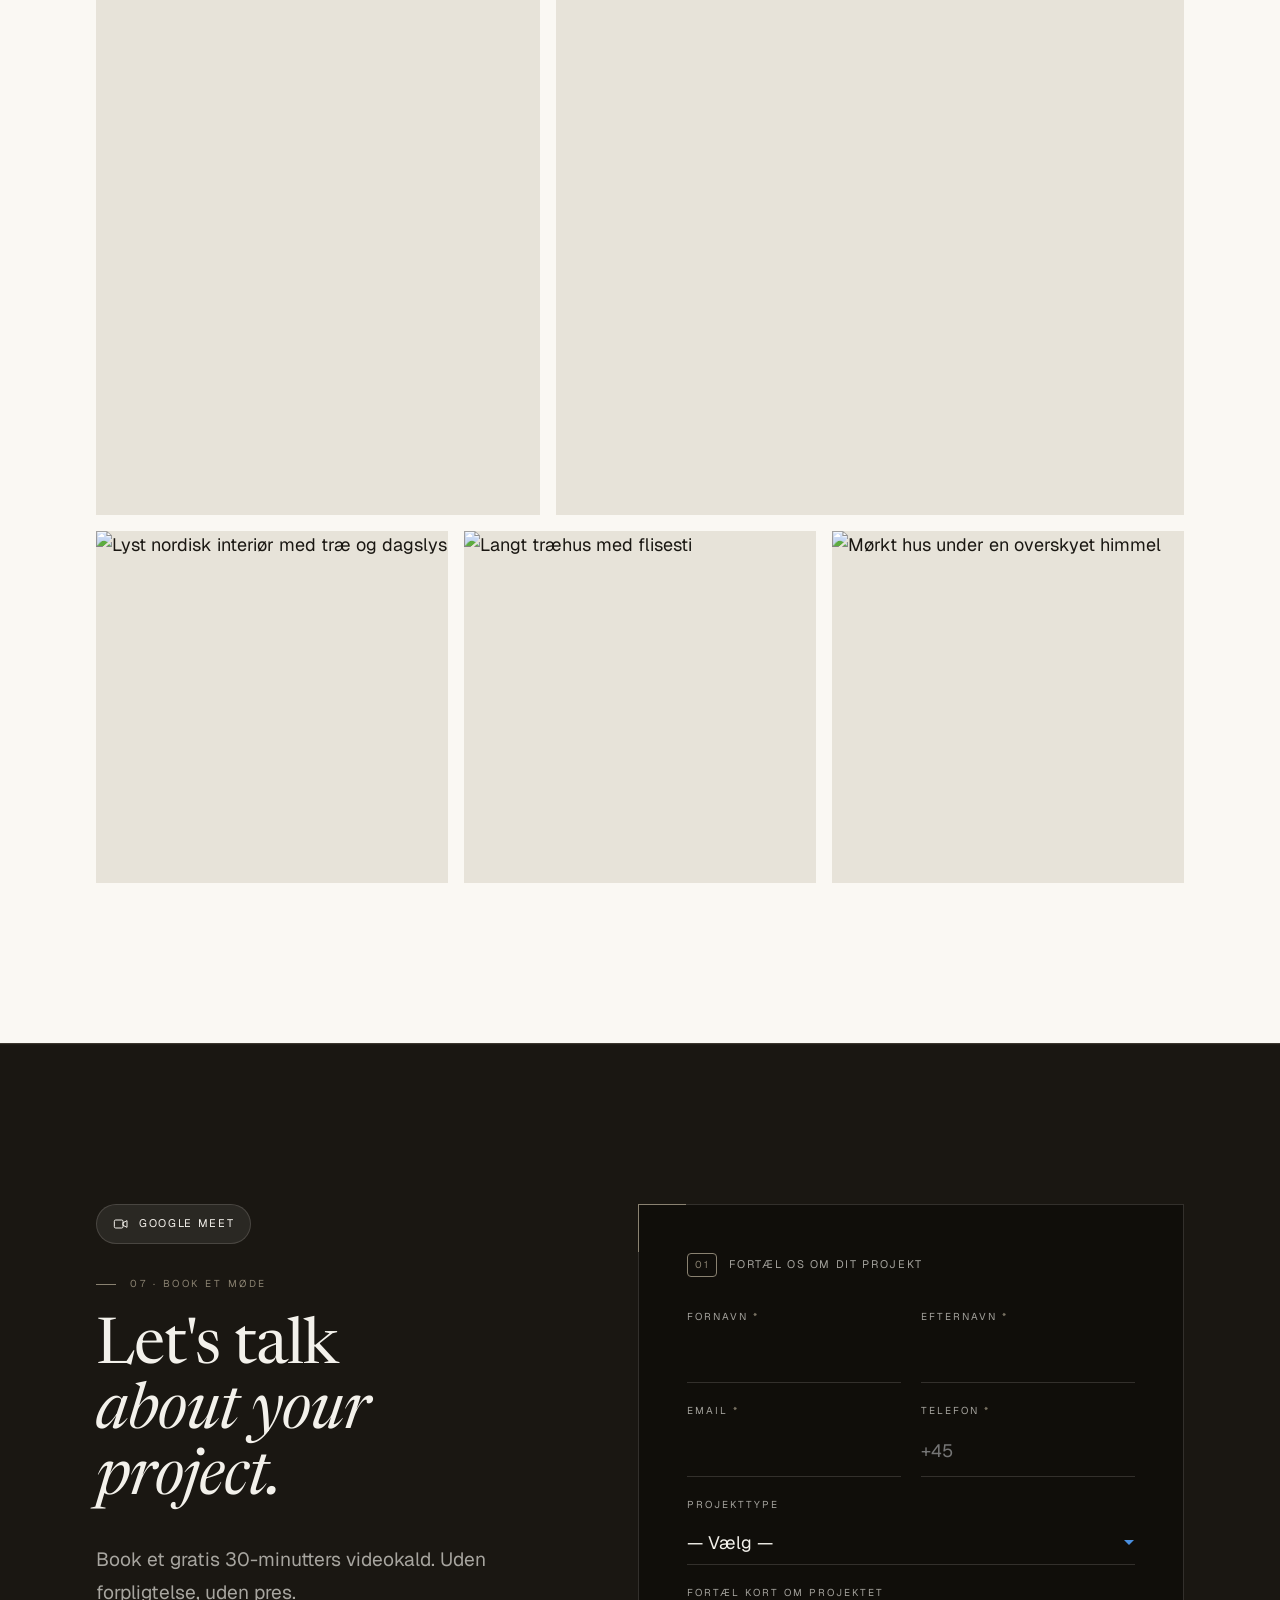
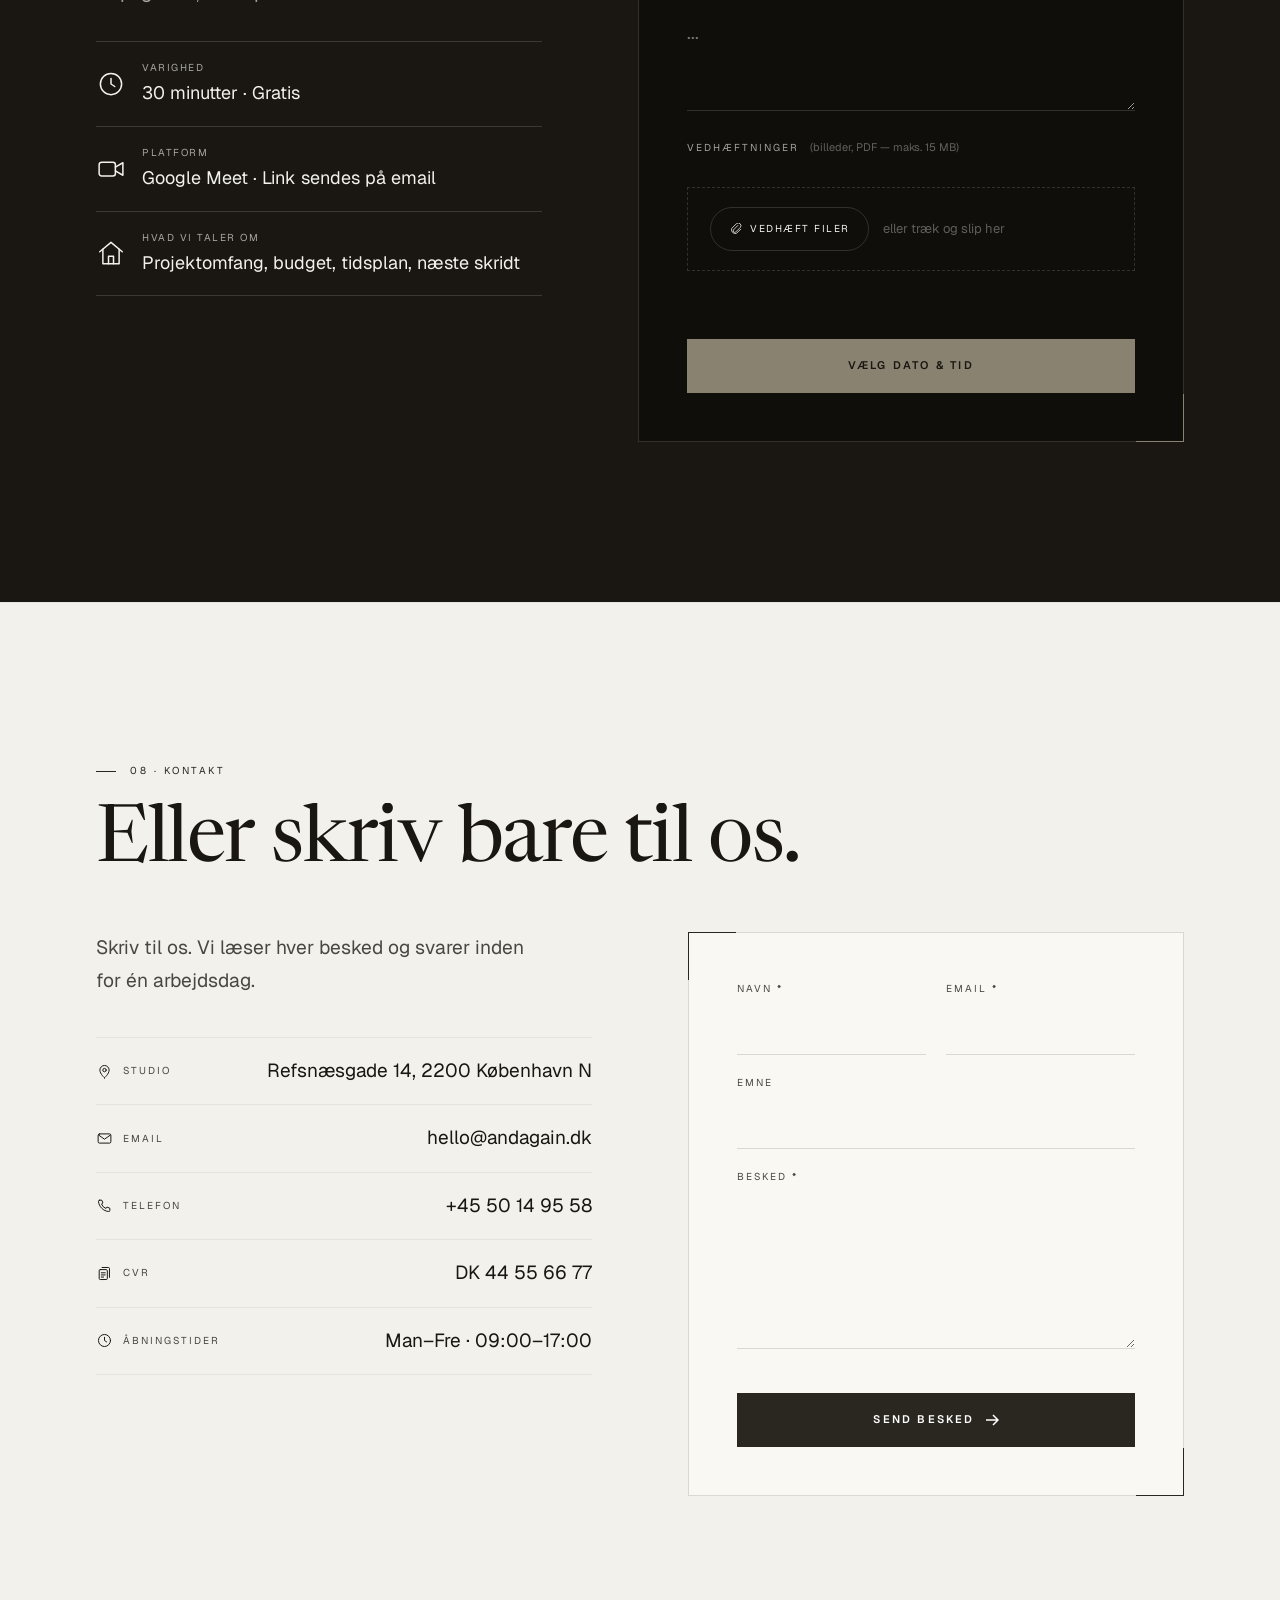
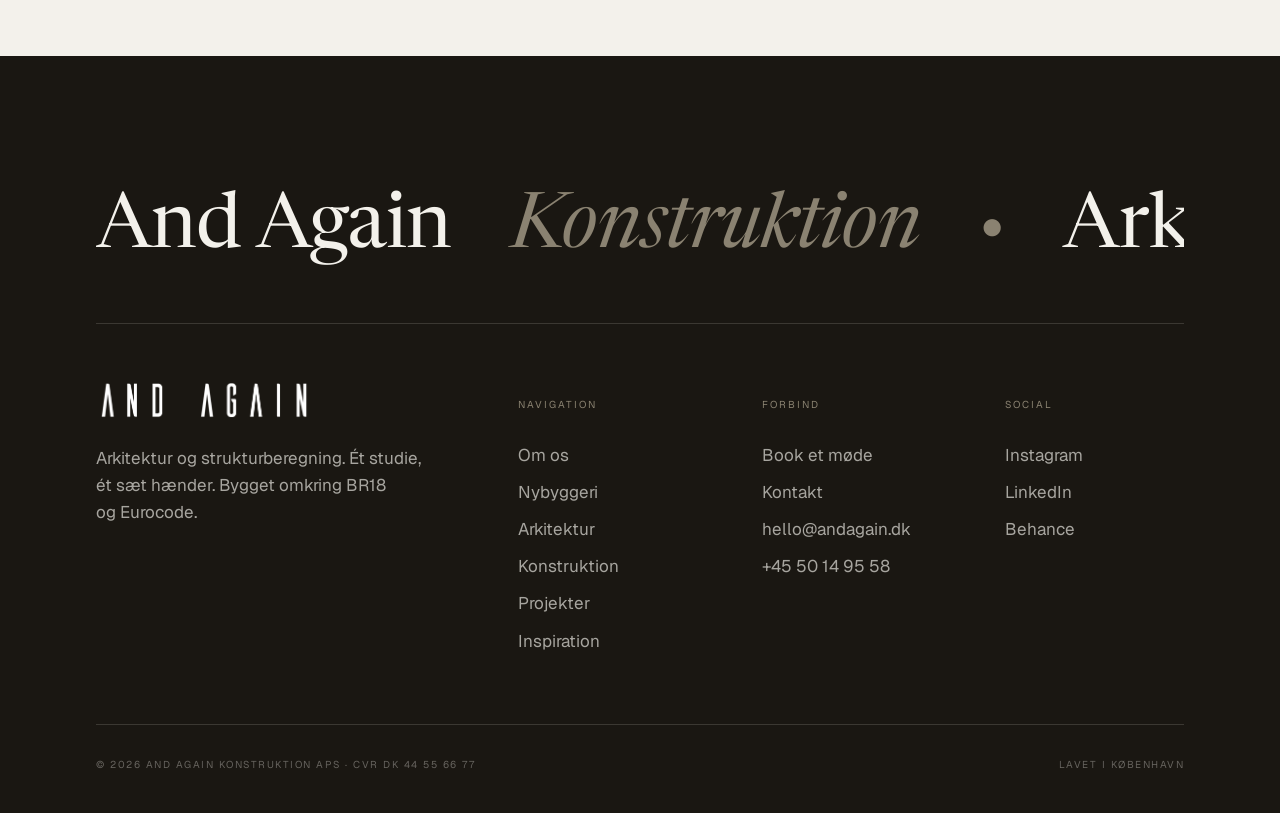
==== commit 006c83cd: "Build the 3D house step by step and show the project renders - 3D sequence now follows a real build:" ====
--- a/index.html
+++ b/index.html
@@ -16,7 +16,7 @@
 <link rel="preconnect" href="https://fonts.googleapis.com">
 <link rel="preconnect" href="https://fonts.gstatic.com" crossorigin>
 <link href="https://fonts.googleapis.com/css2?family=Geist:wght@300..700&family=Newsreader:ital,opsz,wght@0,6..72,300;0,6..72,400;0,6..72,500;1,6..72,300;1,6..72,400&display=swap" rel="stylesheet">
-<link rel="stylesheet" href="shared.css">
+<link rel="stylesheet" href="shared.css?v=3">
 </head>
 <body>
 <a href="#main" class="skip-link" data-en="Skip to content" data-da="Spring til indhold">Spring til indhold</a>
@@ -81,6 +81,7 @@
       <li class="menu-nav-item"><a href="nybyggeri.html"><span class="text-default" data-en="New build" data-da="Nybyggeri">Nybyggeri</span><span class="text-hover" data-en="New build" data-da="Nybyggeri">Nybyggeri</span></a></li>
       <li class="menu-nav-item"><a href="arkitektur.html"><span class="text-default" data-en="Architecture" data-da="Arkitektur">Arkitektur</span><span class="text-hover" data-en="Architecture" data-da="Arkitektur">Arkitektur</span></a></li>
       <li class="menu-nav-item"><a href="konstruktion.html"><span class="text-default" data-en="Engineering" data-da="Konstruktion">Konstruktion</span><span class="text-hover" data-en="Engineering" data-da="Konstruktion">Konstruktion</span></a></li>
+      <li class="menu-nav-item"><a href="#projekt"><span class="text-default" data-en="Our work" data-da="Projekter">Projekter</span><span class="text-hover" data-en="Our work" data-da="Projekter">Projekter</span></a></li>
       <li class="menu-nav-item"><a href="#portfolio"><span class="text-default" data-en="Inspiration" data-da="Inspiration">Inspiration</span><span class="text-hover" data-en="Inspiration" data-da="Inspiration">Inspiration</span></a></li>
       <li class="menu-nav-item"><a href="#process"><span class="text-default" data-en="Process" data-da="Proces">Proces</span><span class="text-hover" data-en="Process" data-da="Proces">Proces</span></a></li>
       <li class="menu-nav-item"><a href="#contact"><span class="text-default" data-en="Contact" data-da="Kontakt">Kontakt</span><span class="text-hover" data-en="Contact" data-da="Kontakt">Kontakt</span></a></li>
@@ -119,11 +120,11 @@
         <div class="build3d-actions reveal">
           <a href="#appointment" class="btn btn-solid btn-pill">
             <span data-en="Book a free consultation" data-da="Book en gratis samtale">Book en gratis samtale</span>
-            <span class="btn-dot"><svg class="ic" aria-hidden="true"><use href="icons.svg#i-arrow-ur"/></svg></span>
+            <span class="btn-dot"><svg class="ic" aria-hidden="true"><use href="icons.svg?v=2#i-arrow-ur"/></svg></span>
           </a>
           <a href="#services" class="btn btn-ghost btn-pill">
             <span data-en="Our services" data-da="Vores ydelser">Vores ydelser</span>
-            <span class="btn-dot"><svg class="ic" aria-hidden="true"><use href="icons.svg#i-arrow"/></svg></span>
+            <span class="btn-dot"><svg class="ic" aria-hidden="true"><use href="icons.svg?v=2#i-arrow"/></svg></span>
           </a>
         </div>
       </div>
@@ -131,51 +132,51 @@
         <div class="build3d-foot">
           <div class="build3d-progress" aria-hidden="true"><span class="build3d-progress-fill"></span></div>
           <div class="build3d-cue" aria-hidden="true">
-            <svg class="ic"><use href="icons.svg#i-mouse"/></svg>
+            <svg class="ic"><use href="icons.svg?v=2#i-mouse"/></svg>
             <span data-en="Scroll to build the house" data-da="Scroll og byg huset">Scroll og byg huset</span>
           </div>
         </div>
         <ol class="build3d-steps">
           <li class="build3d-step">
-            <span class="build3d-num"><svg class="ic" aria-hidden="true"><use href="icons.svg#i-plot"/></svg>01</span>
+            <span class="build3d-num"><svg class="ic" aria-hidden="true"><use href="icons.svg?v=2#i-plot"/></svg>01</span>
             <div>
               <h3 data-en="The plot" data-da="Grunden">Grunden</h3>
               <div class="build3d-step-body"><p data-en="We start with the place — the plot, the local plan, the sun and the view." data-da="Vi starter med stedet — grunden, lokalplanen, solen og udsigten.">Vi starter med stedet — grunden, lokalplanen, solen og udsigten.</p></div>
             </div>
           </li>
           <li class="build3d-step">
-            <span class="build3d-num"><svg class="ic" aria-hidden="true"><use href="icons.svg#i-sketch"/></svg>02</span>
+            <span class="build3d-num"><svg class="ic" aria-hidden="true"><use href="icons.svg?v=2#i-sketch"/></svg>02</span>
             <div>
               <h3 data-en="The sketch" data-da="Skitsen">Skitsen</h3>
               <div class="build3d-step-body"><p data-en="The house takes shape as lines: a first proposal with an honest budget." data-da="Huset tager form som streg: et første forslag med et ærligt budget.">Huset tager form som streg: et første forslag med et ærligt budget.</p></div>
             </div>
           </li>
           <li class="build3d-step">
-            <span class="build3d-num"><svg class="ic" aria-hidden="true"><use href="icons.svg#i-truss"/></svg>03</span>
+            <span class="build3d-num"><svg class="ic" aria-hidden="true"><use href="icons.svg?v=2#i-layers"/></svg>03</span>
             <div>
-              <h3 data-en="The structure" data-da="Statikken">Statikken</h3>
-              <div class="build3d-step-body"><p data-en="The engineer calculates the frame that will carry it all — to Eurocode." data-da="Ingeniøren beregner skelettet, der skal bære det hele — efter Eurocode.">Ingeniøren beregner skelettet, der skal bære det hele — efter Eurocode.</p></div>
+              <h3 data-en="Foundations" data-da="Fundamentet">Fundamentet</h3>
+              <div class="build3d-step-body"><p data-en="We dig out, then cast the footings and the floor slab — designed by the engineer to Eurocode." data-da="Der graves ud, og fundament og terrændæk støbes — dimensioneret af ingeniøren efter Eurocode.">Der graves ud, og fundament og terrændæk støbes — dimensioneret af ingeniøren efter Eurocode.</p></div>
             </div>
           </li>
           <li class="build3d-step">
-            <span class="build3d-num"><svg class="ic" aria-hidden="true"><use href="icons.svg#i-permit"/></svg>04</span>
+            <span class="build3d-num"><svg class="ic" aria-hidden="true"><use href="icons.svg?v=2#i-brick"/></svg>04</span>
             <div>
-              <h3 data-en="The permit" data-da="Byggetilladelsen">Byggetilladelsen</h3>
-              <div class="build3d-step-body"><p data-en="The municipality says yes — walls and floors rise." data-da="Kommunen siger ja — vægge og dæk rejser sig.">Kommunen siger ja — vægge og dæk rejser sig.</p></div>
+              <h3 data-en="The walls" data-da="Murene">Murene</h3>
+              <div class="build3d-step-body"><p data-en="Permit in hand, the walls go up course by course — with openings for every window." data-da="Med byggetilladelsen på plads rejser murene sig skifte for skifte — med huller til alle vinduer.">Med byggetilladelsen på plads rejser murene sig skifte for skifte — med huller til alle vinduer.</p></div>
             </div>
           </li>
           <li class="build3d-step">
-            <span class="build3d-num"><svg class="ic" aria-hidden="true"><use href="icons.svg#i-roof"/></svg>05</span>
+            <span class="build3d-num"><svg class="ic" aria-hidden="true"><use href="icons.svg?v=2#i-roof"/></svg>05</span>
             <div>
               <h3 data-en="The roof" data-da="Taget">Taget</h3>
-              <div class="build3d-step-body"><p data-en="The roof closes the house: sealed, insulated and built to BR18." data-da="Taget lukker huset: tæt, isoleret og bygget efter BR18.">Taget lukker huset: tæt, isoleret og bygget efter BR18.</p></div>
+              <div class="build3d-step-body"><p data-en="The rafters go up, then the roof is laid from the eaves to the ridge — sealed and insulated to BR18." data-da="Spærene rejses, og taget lægges fra tagfod til kip — tæt og isoleret efter BR18.">Spærene rejses, og taget lægges fra tagfod til kip — tæt og isoleret efter BR18.</p></div>
             </div>
           </li>
           <li class="build3d-step">
-            <span class="build3d-num"><svg class="ic" aria-hidden="true"><use href="icons.svg#i-key"/></svg>06</span>
+            <span class="build3d-num"><svg class="ic" aria-hidden="true"><use href="icons.svg?v=2#i-key"/></svg>06</span>
             <div>
               <h3 data-en="Move-in ready" data-da="Nøglefærdigt">Nøglefærdigt</h3>
-              <div class="build3d-step-body"><p data-en="The lights come on. The keys are in your hand." data-da="Lyset tændes. Nøglerne er i din hånd.">Lyset tændes. Nøglerne er i din hånd.</p></div>
+              <div class="build3d-step-body"><p data-en="Render, windows, terrace and garden — then the lights come on and the keys are yours." data-da="Puds, vinduer, terrasse og have — så tændes lyset, og nøglerne er dine.">Puds, vinduer, terrasse og have — så tændes lyset, og nøglerne er dine.</p></div>
             </div>
           </li>
         </ol>
@@ -190,19 +191,19 @@
 <section class="trust" aria-label="And Again">
   <div class="wrap trust-grid">
     <div class="trust-item reveal">
-      <span class="ibadge"><span><svg class="ic" aria-hidden="true"><use href="icons.svg#i-layers"/></svg></span></span>
+      <span class="ibadge"><span><svg class="ic" aria-hidden="true"><use href="icons.svg?v=2#i-layers"/></svg></span></span>
       <div><strong data-en="Architect + engineer" data-da="Arkitekt + ingeniør">Arkitekt + ingeniør</strong><small data-en="Under one roof" data-da="Under ét tag">Under ét tag</small></div>
     </div>
     <div class="trust-item reveal d1">
-      <span class="ibadge"><span><svg class="ic" aria-hidden="true"><use href="icons.svg#i-shield"/></svg></span></span>
+      <span class="ibadge"><span><svg class="ic" aria-hidden="true"><use href="icons.svg?v=2#i-shield"/></svg></span></span>
       <div><strong>BR18 &amp; Eurocode</strong><small data-en="From the first line" data-da="Fra første streg">Fra første streg</small></div>
     </div>
     <div class="trust-item reveal d2">
-      <span class="ibadge"><span><svg class="ic" aria-hidden="true"><use href="icons.svg#i-dk"/></svg></span></span>
+      <span class="ibadge"><span><svg class="ic" aria-hidden="true"><use href="icons.svg?v=2#i-dk"/></svg></span></span>
       <div><strong data-en="All of Denmark" data-da="Hele Danmark">Hele Danmark</strong><small data-en="Any size of house" data-da="Alle størrelser">Alle størrelser</small></div>
     </div>
     <div class="trust-item reveal d3">
-      <span class="ibadge"><span><svg class="ic" aria-hidden="true"><use href="icons.svg#i-chat"/></svg></span></span>
+      <span class="ibadge"><span><svg class="ic" aria-hidden="true"><use href="icons.svg?v=2#i-chat"/></svg></span></span>
       <div><strong data-en="Free first conversation" data-da="Gratis første samtale">Gratis første samtale</strong><small data-en="30 min · No commitment" data-da="30 min · Uforpligtende">30 min · Uforpligtende</small></div>
     </div>
   </div>
@@ -220,13 +221,13 @@
       <p class="reveal d1" data-en="Most of our clients come to us with a plot already in hand — some with an old house they'd rather replace. We work across new-build villas, extensions, refurbishments and small public commissions throughout Denmark." data-da="De fleste af vores kunder kommer til os med en grund allerede i hånden — nogle med et gammelt hus, de hellere vil erstatte. Vi arbejder med nybyggeri af villaer, tilbygninger, ombygninger og mindre offentlige opgaver i hele Danmark.">De fleste af vores kunder kommer til os med en grund allerede i hånden — nogle med et gammelt hus, de hellere vil erstatte. Vi arbejder med nybyggeri af villaer, tilbygninger, ombygninger og mindre offentlige opgaver i hele Danmark.</p>
       <button class="btn btn-solid btn-pill reveal d2 open-team">
         <span data-en="Meet the team" data-da="Mød teamet">Mød teamet</span>
-        <span class="btn-dot"><svg class="ic" aria-hidden="true"><use href="icons.svg#i-user"/></svg></span>
+        <span class="btn-dot"><svg class="ic" aria-hidden="true"><use href="icons.svg?v=2#i-user"/></svg></span>
       </button>
     </div>
     <figure class="frame reveal d1" data-depth style="--ratio: 4 / 5">
       <div class="frame-inner"><img src="https://images.unsplash.com/photo-1704307163247-cde12ba3ff28?auto=format&amp;fit=crop&amp;w=1400&amp;q=80" alt="Nordisk træhus med sadeltag, store glaspartier og terrasse" loading="lazy" decoding="async"></div>
       <figcaption class="float-card">
-        <span class="ibadge ibadge--sm"><span><svg class="ic" aria-hidden="true"><use href="icons.svg#i-key"/></svg></span></span>
+        <span class="ibadge ibadge--sm"><span><svg class="ic" aria-hidden="true"><use href="icons.svg?v=2#i-key"/></svg></span></span>
         <div><small data-en="From plot" data-da="Fra grund">Fra grund</small><strong data-en="to keys" data-da="til nøgle">til nøgle</strong></div>
       </figcaption>
     </figure>
@@ -311,15 +312,15 @@
             <span class="tag" data-en="Our specialty" data-da="Vores speciale">Vores speciale</span>
           </div>
           <div class="svc-body">
-            <div class="svc-top"><span class="ibadge"><span><svg class="ic" aria-hidden="true"><use href="icons.svg#i-house"/></svg></span></span><span class="svc-num">01</span></div>
+            <div class="svc-top"><span class="ibadge"><span><svg class="ic" aria-hidden="true"><use href="icons.svg?v=2#i-house"/></svg></span></span><span class="svc-num">01</span></div>
             <h3 data-en="New build" data-da="Nybyggeri">Nybyggeri</h3>
             <p data-en="From empty plot to move-in ready house — handled as one project." data-da="Fra tom grund til nøglefærdigt hus — håndteret som ét projekt.">Fra tom grund til nøglefærdigt hus — håndteret som ét projekt.</p>
             <ul class="svc-list">
-              <li><svg class="ic" aria-hidden="true"><use href="icons.svg#i-check"/></svg><span data-en="Design &amp; budget" data-da="Tegning &amp; budget">Tegning &amp; budget</span></li>
-              <li><svg class="ic" aria-hidden="true"><use href="icons.svg#i-check"/></svg><span data-en="Engineering &amp; building permit" data-da="Statik &amp; byggetilladelse">Statik &amp; byggetilladelse</span></li>
-              <li><svg class="ic" aria-hidden="true"><use href="icons.svg#i-check"/></svg><span data-en="Tender &amp; site supervision" data-da="Udbud &amp; fagtilsyn">Udbud &amp; fagtilsyn</span></li>
+              <li><svg class="ic" aria-hidden="true"><use href="icons.svg?v=2#i-check"/></svg><span data-en="Design &amp; budget" data-da="Tegning &amp; budget">Tegning &amp; budget</span></li>
+              <li><svg class="ic" aria-hidden="true"><use href="icons.svg?v=2#i-check"/></svg><span data-en="Engineering &amp; building permit" data-da="Statik &amp; byggetilladelse">Statik &amp; byggetilladelse</span></li>
+              <li><svg class="ic" aria-hidden="true"><use href="icons.svg?v=2#i-check"/></svg><span data-en="Tender &amp; site supervision" data-da="Udbud &amp; fagtilsyn">Udbud &amp; fagtilsyn</span></li>
             </ul>
-            <span class="svc-link"><span data-en="Read more" data-da="Læs mere">Læs mere</span><span class="dot"><svg class="ic" aria-hidden="true"><use href="icons.svg#i-arrow-ur"/></svg></span></span>
+            <span class="svc-link"><span data-en="Read more" data-da="Læs mere">Læs mere</span><span class="dot"><svg class="ic" aria-hidden="true"><use href="icons.svg?v=2#i-arrow-ur"/></svg></span></span>
           </div>
         </a>
       </div>
@@ -329,15 +330,15 @@
             <img src="https://images.unsplash.com/photo-1774884736128-841eabe693ce?auto=format&amp;fit=crop&amp;w=1200&amp;q=80" alt="Sort træhus med glasgavl" loading="lazy" decoding="async">
           </div>
           <div class="svc-body">
-            <div class="svc-top"><span class="ibadge"><span><svg class="ic" aria-hidden="true"><use href="icons.svg#i-compass"/></svg></span></span><span class="svc-num">02</span></div>
+            <div class="svc-top"><span class="ibadge"><span><svg class="ic" aria-hidden="true"><use href="icons.svg?v=2#i-compass"/></svg></span></span><span class="svc-num">02</span></div>
             <h3 data-en="Architecture" data-da="Arkitektur">Arkitektur</h3>
             <p data-en="From the first sketch to the keys — drawn with respect for the site and for everyday life." data-da="Fra første skitse til nøglerne — tegnet med respekt for stedet og for hverdagen.">Fra første skitse til nøglerne — tegnet med respekt for stedet og for hverdagen.</p>
             <ul class="svc-list">
-              <li><svg class="ic" aria-hidden="true"><use href="icons.svg#i-check"/></svg><span data-en="Sketch design &amp; 3D" data-da="Skitseforslag &amp; 3D">Skitseforslag &amp; 3D</span></li>
-              <li><svg class="ic" aria-hidden="true"><use href="icons.svg#i-check"/></svg><span data-en="Building permit drawings" data-da="Myndighedsprojekt">Myndighedsprojekt</span></li>
-              <li><svg class="ic" aria-hidden="true"><use href="icons.svg#i-check"/></svg><span data-en="Construction documents &amp; supervision" data-da="Hovedprojekt &amp; tilsyn">Hovedprojekt &amp; tilsyn</span></li>
+              <li><svg class="ic" aria-hidden="true"><use href="icons.svg?v=2#i-check"/></svg><span data-en="Sketch design &amp; 3D" data-da="Skitseforslag &amp; 3D">Skitseforslag &amp; 3D</span></li>
+              <li><svg class="ic" aria-hidden="true"><use href="icons.svg?v=2#i-check"/></svg><span data-en="Building permit drawings" data-da="Myndighedsprojekt">Myndighedsprojekt</span></li>
+              <li><svg class="ic" aria-hidden="true"><use href="icons.svg?v=2#i-check"/></svg><span data-en="Construction documents &amp; supervision" data-da="Hovedprojekt &amp; tilsyn">Hovedprojekt &amp; tilsyn</span></li>
             </ul>
-            <span class="svc-link"><span data-en="Read more" data-da="Læs mere">Læs mere</span><span class="dot"><svg class="ic" aria-hidden="true"><use href="icons.svg#i-arrow-ur"/></svg></span></span>
+            <span class="svc-link"><span data-en="Read more" data-da="Læs mere">Læs mere</span><span class="dot"><svg class="ic" aria-hidden="true"><use href="icons.svg?v=2#i-arrow-ur"/></svg></span></span>
           </div>
         </a>
       </div>
@@ -347,15 +348,15 @@
             <img src="https://images.unsplash.com/photo-1741916540147-9be1d2b20d32?auto=format&amp;fit=crop&amp;w=1200&amp;q=80" alt="Tagspær i træ mod en blå himmel" loading="lazy" decoding="async">
           </div>
           <div class="svc-body">
-            <div class="svc-top"><span class="ibadge"><span><svg class="ic" aria-hidden="true"><use href="icons.svg#i-truss"/></svg></span></span><span class="svc-num">03</span></div>
+            <div class="svc-top"><span class="ibadge"><span><svg class="ic" aria-hidden="true"><use href="icons.svg?v=2#i-truss"/></svg></span></span><span class="svc-num">03</span></div>
             <h3 data-en="Engineering" data-da="Konstruktion">Konstruktion</h3>
             <p data-en="Structural calculations to Eurocode — signed by a certified engineer." data-da="Statiske beregninger efter Eurocode — underskrevet af certificeret statiker.">Statiske beregninger efter Eurocode — underskrevet af certificeret statiker.</p>
             <ul class="svc-list">
-              <li><svg class="ic" aria-hidden="true"><use href="icons.svg#i-check"/></svg><span data-en="Steel, concrete, timber &amp; masonry" data-da="Stål, beton, træ &amp; murværk">Stål, beton, træ &amp; murværk</span></li>
-              <li><svg class="ic" aria-hidden="true"><use href="icons.svg#i-check"/></svg><span data-en="Consequence class KK1–KK3" data-da="Konsekvensklasse KK1–KK3">Konsekvensklasse KK1–KK3</span></li>
-              <li><svg class="ic" aria-hidden="true"><use href="icons.svg#i-check"/></svg><span data-en="Heat loss &amp; energy" data-da="Varmetab &amp; energi">Varmetab &amp; energi</span></li>
+              <li><svg class="ic" aria-hidden="true"><use href="icons.svg?v=2#i-check"/></svg><span data-en="Steel, concrete, timber &amp; masonry" data-da="Stål, beton, træ &amp; murværk">Stål, beton, træ &amp; murværk</span></li>
+              <li><svg class="ic" aria-hidden="true"><use href="icons.svg?v=2#i-check"/></svg><span data-en="Consequence class KK1–KK3" data-da="Konsekvensklasse KK1–KK3">Konsekvensklasse KK1–KK3</span></li>
+              <li><svg class="ic" aria-hidden="true"><use href="icons.svg?v=2#i-check"/></svg><span data-en="Heat loss &amp; energy" data-da="Varmetab &amp; energi">Varmetab &amp; energi</span></li>
             </ul>
-            <span class="svc-link"><span data-en="Read more" data-da="Læs mere">Læs mere</span><span class="dot"><svg class="ic" aria-hidden="true"><use href="icons.svg#i-arrow-ur"/></svg></span></span>
+            <span class="svc-link"><span data-en="Read more" data-da="Læs mere">Læs mere</span><span class="dot"><svg class="ic" aria-hidden="true"><use href="icons.svg?v=2#i-arrow-ur"/></svg></span></span>
           </div>
         </a>
       </div>
@@ -382,22 +383,22 @@
     <h2 class="section-title reveal d1" data-en="Why choose <em>And Again?</em>" data-da="Hvorfor vælge <em>And Again?</em>">Hvorfor vælge <em>And Again?</em></h2>
     <div class="why-grid">
       <div class="why-cell reveal d1">
-        <span class="ibadge"><span><svg class="ic" aria-hidden="true"><use href="icons.svg#i-layers"/></svg></span></span>
+        <span class="ibadge"><span><svg class="ic" aria-hidden="true"><use href="icons.svg?v=2#i-layers"/></svg></span></span>
         <h4 data-en="One responsible hand" data-da="Én ansvarlig hånd">Én ansvarlig hånd</h4>
         <p data-en="Architecture and engineering coordinated in the same studio. Fewer interfaces, fewer misunderstandings, one number to call." data-da="Arkitektur og ingeniørarbejde koordineret i samme studie. Færre mellemled, færre misforståelser — ét nummer at ringe til.">Arkitektur og ingeniørarbejde koordineret i samme studie. Færre mellemled, færre misforståelser — ét nummer at ringe til.</p>
       </div>
       <div class="why-cell reveal d2">
-        <span class="ibadge"><span><svg class="ic" aria-hidden="true"><use href="icons.svg#i-shield"/></svg></span></span>
+        <span class="ibadge"><span><svg class="ic" aria-hidden="true"><use href="icons.svg?v=2#i-shield"/></svg></span></span>
         <h4 data-en="Built around BR18" data-da="Bygget omkring BR18">Bygget omkring BR18</h4>
         <p data-en="Every drawing and every calculation produced to comply with the Danish Building Regulations and the relevant Eurocode annexes from day one." data-da="Hver tegning og hver beregning udarbejdes efter Bygningsreglementet og de relevante Eurocode-annekser fra dag ét.">Hver tegning og hver beregning udarbejdes efter Bygningsreglementet og de relevante Eurocode-annekser fra dag ét.</p>
       </div>
       <div class="why-cell reveal d3">
-        <span class="ibadge"><span><svg class="ic" aria-hidden="true"><use href="icons.svg#i-dk"/></svg></span></span>
+        <span class="ibadge"><span><svg class="ic" aria-hidden="true"><use href="icons.svg?v=2#i-dk"/></svg></span></span>
         <h4 data-en="All of Denmark" data-da="Hele Danmark">Hele Danmark</h4>
         <p data-en="We design new builds across the whole country — from a family home to a large villa, whatever the size." data-da="Vi tegner nybyggeri i hele landet — fra parcelhus til stor villa, uanset størrelse.">Vi tegner nybyggeri i hele landet — fra parcelhus til stor villa, uanset størrelse.</p>
       </div>
       <div class="why-cell reveal d4">
-        <span class="ibadge"><span><svg class="ic" aria-hidden="true"><use href="icons.svg#i-ruler"/></svg></span></span>
+        <span class="ibadge"><span><svg class="ic" aria-hidden="true"><use href="icons.svg?v=2#i-ruler"/></svg></span></span>
         <h4 data-en="Quiet but precise" data-da="Stille men præcis">Stille men præcis</h4>
         <p data-en="Detailed budgets, honest timelines and the kind of houses that age well rather than make headlines." data-da="Detaljerede budgetter, ærlige tidsplaner og huse, der ældes smukt i stedet for at skabe overskrifter.">Detaljerede budgetter, ærlige tidsplaner og huse, der ældes smukt i stedet for at skabe overskrifter.</p>
       </div>
@@ -417,33 +418,33 @@
       </div>
       <a href="nybyggeri.html#proces" class="btn btn-outline btn-pill reveal d2">
         <span data-en="See the full process" data-da="Se hele processen">Se hele processen</span>
-        <span class="btn-dot"><svg class="ic" aria-hidden="true"><use href="icons.svg#i-arrow"/></svg></span>
+        <span class="btn-dot"><svg class="ic" aria-hidden="true"><use href="icons.svg?v=2#i-arrow"/></svg></span>
       </a>
     </div>
     <ol class="steps4">
       <li class="reveal d1">
-        <span class="ibadge"><span><svg class="ic" aria-hidden="true"><use href="icons.svg#i-chat"/></svg></span></span>
+        <span class="ibadge"><span><svg class="ic" aria-hidden="true"><use href="icons.svg?v=2#i-chat"/></svg></span></span>
         <span class="steps4-num">01</span>
         <h3 data-en="Free conversation" data-da="Gratis samtale">Gratis samtale</h3>
         <p data-en="30 minutes about your plot, your wishes and your budget." data-da="30 minutter om din grund, dine ønsker og dit budget.">30 minutter om din grund, dine ønsker og dit budget.</p>
         <span class="tag" data-en="30 min · Free" data-da="30 min · Gratis">30 min · Gratis</span>
       </li>
       <li class="reveal d2">
-        <span class="ibadge"><span><svg class="ic" aria-hidden="true"><use href="icons.svg#i-plan"/></svg></span></span>
+        <span class="ibadge"><span><svg class="ic" aria-hidden="true"><use href="icons.svg?v=2#i-plan"/></svg></span></span>
         <span class="steps4-num">02</span>
         <h3 data-en="Sketch &amp; budget" data-da="Skitse &amp; budget">Skitse &amp; budget</h3>
         <p data-en="A first proposal with plans, sections and a cost estimate." data-da="Et første forslag med planer, snit og et prisoverslag.">Et første forslag med planer, snit og et prisoverslag.</p>
         <span class="tag" data-en="2–4 weeks" data-da="2–4 uger">2–4 uger</span>
       </li>
       <li class="reveal d3">
-        <span class="ibadge"><span><svg class="ic" aria-hidden="true"><use href="icons.svg#i-permit"/></svg></span></span>
+        <span class="ibadge"><span><svg class="ic" aria-hidden="true"><use href="icons.svg?v=2#i-permit"/></svg></span></span>
         <span class="steps4-num">03</span>
         <h3 data-en="Permit &amp; engineering" data-da="Tilladelse &amp; statik">Tilladelse &amp; statik</h3>
         <p data-en="Permit drawings and Eurocode statics — we deal with the municipality." data-da="Myndighedsprojekt og statik efter Eurocode — vi taler med kommunen.">Myndighedsprojekt og statik efter Eurocode — vi taler med kommunen.</p>
         <span class="tag" data-en="4–8 weeks" data-da="4–8 uger">4–8 uger</span>
       </li>
       <li class="reveal d4">
-        <span class="ibadge"><span><svg class="ic" aria-hidden="true"><use href="icons.svg#i-key"/></svg></span></span>
+        <span class="ibadge"><span><svg class="ic" aria-hidden="true"><use href="icons.svg?v=2#i-key"/></svg></span></span>
         <span class="steps4-num">04</span>
         <h3 data-en="Build &amp; handover" data-da="Byggeri &amp; aflevering">Byggeri &amp; aflevering</h3>
         <p data-en="Tender-ready drawings and site supervision until the keys are yours." data-da="Udbudsklart hovedprojekt og fagtilsyn, til nøglerne er dine.">Udbudsklart hovedprojekt og fagtilsyn, til nøglerne er dine.</p>
@@ -454,19 +455,66 @@
 </section>
 
 <!-- ════════════════════════════════════════
+     PROJEKT — our own work (3D visualisation of a new house)
+════════════════════════════════════════ -->
+<section class="sec" id="projekt">
+  <div class="wrap">
+    <div class="sec-head">
+      <div>
+        <div class="section-label reveal" data-en="05 · Our work" data-da="05 · Vores arbejde">05 · Vores arbejde</div>
+        <h2 class="section-title reveal d1" data-en="A new home <em>on one level.</em>" data-da="Et nyt hjem <em>i ét plan.</em>">Et nyt hjem <em>i ét plan.</em></h2>
+      </div>
+      <p class="sec-lead reveal d2" data-en="A single-storey family house with a hipped roof, large glazing and a generous timber terrace that opens the house to the garden. Designed and visualised by And Again." data-da="Et enfamiliehus i ét plan med valmtag, store glaspartier og en stor træterrasse, der åbner huset mod haven. Tegnet og visualiseret af And Again.">Et enfamiliehus i ét plan med valmtag, store glaspartier og en stor træterrasse, der åbner huset mod haven. Tegnet og visualiseret af And Again.</p>
+    </div>
+    <div class="proj-grid" data-gallery>
+      <button type="button" class="proj-tile proj-main reveal" data-full="img/projekt/01.jpg" data-cap-da="Nyt enfamiliehus med valmtag og stor træterrasse, set forfra" data-cap-en="New single-family house with a hipped roof and a large timber terrace, seen from the front">
+        <img src="img/projekt/01.jpg" alt="Nyt enfamiliehus med valmtag og stor træterrasse, set forfra" loading="lazy" decoding="async">
+        <span class="proj-zoom" aria-hidden="true"><svg class="ic"><use href="icons.svg?v=2#i-expand"/></svg></span>
+      </button>
+      <button type="button" class="proj-tile reveal d1" data-full="img/projekt/02.jpg" data-cap-da="Træterrassen langs facaden med de store glaspartier" data-cap-en="The timber terrace along the facade with its large glazing">
+        <img src="img/projekt/02-sm.jpg" alt="Træterrassen langs facaden med de store glaspartier" loading="lazy" decoding="async">
+        <span class="proj-zoom" aria-hidden="true"><svg class="ic"><use href="icons.svg?v=2#i-expand"/></svg></span>
+      </button>
+      <button type="button" class="proj-tile reveal d2" data-full="img/projekt/03.jpg" data-cap-da="Gavlen med to store glasdøre ud mod terrassen" data-cap-en="The gable end with two large glazed doors onto the terrace">
+        <img src="img/projekt/03-sm.jpg" alt="Gavlen med to store glasdøre ud mod terrassen" loading="lazy" decoding="async">
+        <span class="proj-zoom" aria-hidden="true"><svg class="ic"><use href="icons.svg?v=2#i-expand"/></svg></span>
+      </button>
+      <button type="button" class="proj-tile reveal d3" data-full="img/projekt/04.jpg" data-cap-da="Terrasse og gårdsplads i beton ved husets østside" data-cap-en="Terrace and concrete courtyard on the east side of the house">
+        <img src="img/projekt/04-sm.jpg" alt="Terrasse og gårdsplads i beton ved husets østside" loading="lazy" decoding="async">
+        <span class="proj-zoom" aria-hidden="true"><svg class="ic"><use href="icons.svg?v=2#i-expand"/></svg></span>
+      </button>
+      <button type="button" class="proj-tile reveal d3" data-full="img/projekt/05.jpg" data-cap-da="Haven bag huset set fra oven" data-cap-en="The garden behind the house seen from above">
+        <img src="img/projekt/05-sm.jpg" alt="Haven bag huset set fra oven" loading="lazy" decoding="async">
+        <span class="proj-zoom" aria-hidden="true"><svg class="ic"><use href="icons.svg?v=2#i-expand"/></svg></span>
+      </button>
+      <button type="button" class="proj-tile reveal d3" data-full="img/projekt/06.jpg" data-cap-da="Gårdsplads med trappe ned til kælderen og garagen" data-cap-en="Courtyard with steps down to the basement and the garage">
+        <img src="img/projekt/06-sm.jpg" alt="Gårdsplads med trappe ned til kælderen og garagen" loading="lazy" decoding="async">
+        <span class="proj-zoom" aria-hidden="true"><svg class="ic"><use href="icons.svg?v=2#i-expand"/></svg></span>
+      </button>
+    </div>
+    <ul class="proj-facts reveal">
+      <li><svg class="ic" aria-hidden="true"><use href="icons.svg?v=2#i-house"/></svg><div><small data-en="Type" data-da="Type">Type</small><strong data-en="New build · family house" data-da="Nybyggeri · enfamiliehus">Nybyggeri · enfamiliehus</strong></div></li>
+      <li><svg class="ic" aria-hidden="true"><use href="icons.svg?v=2#i-roof"/></svg><div><small data-en="Roof" data-da="Tag">Tag</small><strong data-en="Hipped roof, deep eaves" data-da="Valmtag med dybt udhæng">Valmtag med dybt udhæng</strong></div></li>
+      <li><svg class="ic" aria-hidden="true"><use href="icons.svg?v=2#i-sun"/></svg><div><small data-en="Outdoors" data-da="Udearealer">Udearealer</small><strong data-en="Timber terrace &amp; courtyard" data-da="Træterrasse &amp; gårdsplads">Træterrasse &amp; gårdsplads</strong></div></li>
+      <li><svg class="ic" aria-hidden="true"><use href="icons.svg?v=2#i-cube"/></svg><div><small data-en="Our work" data-da="Vores ydelse">Vores ydelse</small><strong data-en="Architecture &amp; 3D visualisation" data-da="Arkitektur &amp; 3D-visualisering">Arkitektur &amp; 3D-visualisering</strong></div></li>
+    </ul>
+  </div>
+</section>
+
+<!-- ════════════════════════════════════════
      INSPIRATION — Nordic reference images (not our own projects)
 ════════════════════════════════════════ -->
 <section class="portfolio-section section" id="portfolio">
   <div class="wrap">
     <div class="portfolio-header">
       <div>
-        <div class="section-label reveal" data-en="05 · Inspiration" data-da="05 · Inspiration">05 · Inspiration</div>
+        <div class="section-label reveal" data-en="06 · Inspiration" data-da="06 · Inspiration">06 · Inspiration</div>
         <h2 class="section-title reveal d1" data-en="Calm houses <em>with character.</em>" data-da="Rolige huse <em>med karakter.</em>">Rolige huse <em>med karakter.</em></h2>
         <p class="portfolio-note reveal d2" data-en="Nordic architecture that inspires the way we draw — timber, daylight and simple forms." data-da="Nordisk arkitektur, der inspirerer den måde, vi tegner på — træ, dagslys og enkle former.">Nordisk arkitektur, der inspirerer den måde, vi tegner på — træ, dagslys og enkle former.</p>
       </div>
       <a href="nybyggeri.html" class="btn btn-outline btn-pill reveal d2">
         <span data-en="Build your own" data-da="Byg dit eget">Byg dit eget</span>
-        <span class="btn-dot"><svg class="ic" aria-hidden="true"><use href="icons.svg#i-arrow"/></svg></span>
+        <span class="btn-dot"><svg class="ic" aria-hidden="true"><use href="icons.svg?v=2#i-arrow"/></svg></span>
       </a>
     </div>
     <div class="portfolio-grid">
@@ -596,28 +644,28 @@
           <svg viewBox="0 0 24 24" fill="none" stroke="currentColor" stroke-width="1.5" width="16" height="16"><rect x="2" y="6" width="13" height="12" rx="2"/><path d="M15 10l6-3v10l-6-3z"/></svg>
           <span>Google Meet</span>
         </div>
-        <div class="banner-label reveal d1" data-en="06 · Book a meeting" data-da="06 · Book et møde">06 · Book et møde</div>
+        <div class="banner-label reveal d1" data-en="07 · Book a meeting" data-da="07 · Book et møde">07 · Book et møde</div>
         <h2 class="banner-title reveal d2">
           Let's talk<br><em>about your project.</em>
         </h2>
         <p class="banner-desc reveal d3" data-en="Book a free 30-minute video call. We'll discuss your site, your idea and the kind of building you'd like to make. After the call we'll send you a written brief and an indicative timeline — no commitment, no pressure." data-da="Book et gratis 30-minutters videokald. Uden forpligtelse, uden pres.">Book a free 30-minute video call. We'll discuss your site, your idea and the kind of building you'd like to make. After the call we'll send you a written brief and an indicative timeline — no commitment, no pressure.</p>
         <div class="reveal d4">
           <div class="info-block">
-            <svg class="info-icon ic" aria-hidden="true"><use href="icons.svg#i-clock"/></svg>
+            <svg class="info-icon ic" aria-hidden="true"><use href="icons.svg?v=2#i-clock"/></svg>
             <div class="info-block-text">
               <small data-en="Duration" data-da="Varighed">Duration</small>
               <strong data-en="30 minutes · Free of charge" data-da="30 minutter · Gratis">30 minutes · Free of charge</strong>
             </div>
           </div>
           <div class="info-block">
-            <svg class="info-icon ic" aria-hidden="true"><use href="icons.svg#i-video"/></svg>
+            <svg class="info-icon ic" aria-hidden="true"><use href="icons.svg?v=2#i-video"/></svg>
             <div class="info-block-text">
               <small data-en="Platform" data-da="Platform">Platform</small>
               <strong data-en="Google Meet · Link sent by email" data-da="Google Meet · Link sendes på email">Google Meet · Link sent by email</strong>
             </div>
           </div>
           <div class="info-block">
-            <svg class="info-icon ic" aria-hidden="true"><use href="icons.svg#i-house"/></svg>
+            <svg class="info-icon ic" aria-hidden="true"><use href="icons.svg?v=2#i-house"/></svg>
             <div class="info-block-text">
               <small data-en="What we'll cover" data-da="Hvad vi taler om">What we'll cover</small>
               <strong data-en="Project scope, budget, timeline, next steps" data-da="Projektomfang, budget, tidsplan, næste skridt">Project scope, budget, timeline, next steps</strong>
@@ -690,17 +738,17 @@
 ════════════════════════════════════════ -->
 <section class="contact-section section" id="contact">
   <div class="wrap">
-    <div class="section-label reveal" data-en="07 · Contact" data-da="07 · Kontakt">07 · Kontakt</div>
+    <div class="section-label reveal" data-en="08 · Contact" data-da="08 · Kontakt">08 · Kontakt</div>
     <h2 class="section-title reveal d1" data-en="Or just write to us." data-da="Eller skriv bare til os.">Eller skriv bare <em>til os.</em></h2>
     <div class="contact-inner">
       <div class="contact-info">
         <p class="reveal" data-en="If a video call feels like too much for now, drop us a line. We read every message and answer within one working day." data-da="Skriv til os. Vi læser hver besked og svarer inden for én arbejdsdag.">Skriv til os. Vi læser hver besked og svarer inden for én arbejdsdag.</p>
         <ul class="contact-list reveal d1">
-          <li><small><svg class="ic" aria-hidden="true"><use href="icons.svg#i-pin"/></svg><span data-en="Studio" data-da="Studio">Studio</span></small><span>Refsnæsgade 14, 2200 København N</span></li>
-          <li><small><svg class="ic" aria-hidden="true"><use href="icons.svg#i-mail"/></svg><span data-en="Email" data-da="Email">Email</span></small><a href="mailto:hello@andagain.dk">hello@andagain.dk</a></li>
-          <li><small><svg class="ic" aria-hidden="true"><use href="icons.svg#i-phone"/></svg><span data-en="Phone" data-da="Telefon">Telefon</span></small><a href="tel:+4550149558">+45 50 14 95 58</a></li>
-          <li><small><svg class="ic" aria-hidden="true"><use href="icons.svg#i-doc"/></svg><span data-en="CVR" data-da="CVR">CVR</span></small><span>DK 44 55 66 77</span></li>
-          <li><small><svg class="ic" aria-hidden="true"><use href="icons.svg#i-clock"/></svg><span data-en="Hours" data-da="Åbningstider">Hours</span></small><span data-en="Mon–Fri · 09:00–17:00" data-da="Man–Fre · 09:00–17:00">Mon–Fri · 09:00–17:00</span></li>
+          <li><small><svg class="ic" aria-hidden="true"><use href="icons.svg?v=2#i-pin"/></svg><span data-en="Studio" data-da="Studio">Studio</span></small><span>Refsnæsgade 14, 2200 København N</span></li>
+          <li><small><svg class="ic" aria-hidden="true"><use href="icons.svg?v=2#i-mail"/></svg><span data-en="Email" data-da="Email">Email</span></small><a href="mailto:hello@andagain.dk">hello@andagain.dk</a></li>
+          <li><small><svg class="ic" aria-hidden="true"><use href="icons.svg?v=2#i-phone"/></svg><span data-en="Phone" data-da="Telefon">Telefon</span></small><a href="tel:+4550149558">+45 50 14 95 58</a></li>
+          <li><small><svg class="ic" aria-hidden="true"><use href="icons.svg?v=2#i-doc"/></svg><span data-en="CVR" data-da="CVR">CVR</span></small><span>DK 44 55 66 77</span></li>
+          <li><small><svg class="ic" aria-hidden="true"><use href="icons.svg?v=2#i-clock"/></svg><span data-en="Hours" data-da="Åbningstider">Hours</span></small><span data-en="Mon–Fri · 09:00–17:00" data-da="Man–Fre · 09:00–17:00">Mon–Fri · 09:00–17:00</span></li>
         </ul>
       </div>
       <div class="form-light reveal d2">
@@ -760,6 +808,7 @@
         <a href="nybyggeri.html" data-en="New build" data-da="Nybyggeri">Nybyggeri</a>
         <a href="arkitektur.html" data-en="Architecture" data-da="Arkitektur">Arkitektur</a>
         <a href="konstruktion.html" data-en="Engineering" data-da="Konstruktion">Konstruktion</a>
+        <a href="#projekt" data-en="Our work" data-da="Projekter">Projekter</a>
         <a href="#portfolio" data-en="Inspiration" data-da="Inspiration">Inspiration</a>
       </div>
       <div class="footer-col">
@@ -1423,8 +1472,8 @@
     wireForm('modalForm', 'modalSuccess', modalFileField);   // formulario del popup "Create a project"
   })();
 </script>
-<script src="effects.js" defer></script>
-<script type="module" src="build3d.js"></script>
+<script src="effects.js?v=3" defer></script>
+<script type="module" src="build3d.js?v=3"></script>
 
 </body>
 </html>
--- a/shared.css
+++ b/shared.css
@@ -2924,7 +2924,7 @@
 .build3d.is-dusk .btn-ghost,
 .build3d.no-webgl .btn-ghost,
 .build3d:not(.is-live) .btn-ghost { color: #F3F1EB; background: rgba(23,20,15,.35); box-shadow: inset 0 0 0 1px rgba(243,241,235,.3); }
-.build3d-fallback { background-image: url('https://images.unsplash.com/photo-1780689978569-9a281be2e4ec?auto=format&fit=crop&w=2000&q=80'); }
+.build3d-fallback { background-image: url('img/projekt/02.jpg'); background-position: 70% center; }
 
 @media (max-width: 768px) {
   .build3d--hero { height: 400vh; }
@@ -3289,3 +3289,92 @@
 @media (max-width: 360px) {
   .tag { font-size: 10.5px; letter-spacing: .1em; }
 }
+
+/* Photo fallback (no WebGL) on phones: text runs over the whole render, so darken it evenly */
+@media (max-width: 768px) {
+  .build3d-fallback::after { background: linear-gradient(180deg, rgba(23,20,15,.84), rgba(23,20,15,.72)); }
+}
+
+/* ══════════════════════════════════════════
+   PROJECT GALLERY + LIGHTBOX (homepage #projekt)
+══════════════════════════════════════════ */
+.proj-grid {
+  display: grid; grid-template-columns: repeat(12, 1fr);
+  grid-auto-rows: clamp(150px, 15.5vw, 240px); gap: 14px;
+}
+.proj-tile {
+  position: relative; overflow: hidden; grid-column: span 4;
+  min-width: 0; min-height: 0; padding: 0; border-radius: 22px;
+  background: var(--cream-warm); cursor: zoom-in;
+}
+.proj-main { grid-column: span 8; grid-row: span 2; }
+.proj-tile img { width: 100%; height: 100%; object-fit: cover; transition: transform 1.4s cubic-bezier(.22,1,.36,1); }
+.proj-tile:hover img { transform: scale(1.05); }
+.proj-zoom {
+  position: absolute; right: 14px; bottom: 14px; width: 42px; height: 42px; border-radius: 50%;
+  display: grid; place-items: center; background: rgba(250,248,243,.92); color: #1A1712;
+  opacity: 0; transform: translateY(6px);
+  transition: opacity .4s, transform .5s cubic-bezier(.22,1,.36,1);
+}
+.proj-zoom .ic { font-size: 18px; }
+.proj-tile:hover .proj-zoom, .proj-tile:focus-visible .proj-zoom { opacity: 1; transform: none; }
+@media (hover: none) { .proj-zoom { opacity: 1; transform: none; } }
+.proj-tile:focus-visible { border-radius: 22px; outline-offset: 4px; }
+
+.proj-facts {
+  display: grid; grid-template-columns: repeat(4, 1fr); gap: 1.4rem 2rem;
+  margin-top: 2.6rem; padding-top: 2rem; border-top: 1px solid var(--line);
+}
+.proj-facts li { display: flex; align-items: center; gap: 14px; }
+.proj-facts .ic { font-size: 28px; stroke-width: 1.15; color: var(--dark); }
+.proj-facts small {
+  display: block; font-family: var(--mono); font-size: 11.5px; letter-spacing: .16em;
+  text-transform: uppercase; color: var(--dark-faded);
+}
+.proj-facts strong { display: block; margin-top: 2px; font-family: var(--serif); font-weight: 400; font-size: 20px; line-height: 1.25; }
+
+@media (max-width: 900px) {
+  .proj-grid { grid-template-columns: 1fr 1fr; grid-auto-rows: clamp(130px, 30vw, 260px); gap: 10px; }
+  .proj-tile { grid-column: span 1; border-radius: 16px; }
+  .proj-main { grid-column: span 2; grid-row: span 2; }
+  .proj-grid > :last-child { grid-column: span 2; }
+  .proj-facts { grid-template-columns: 1fr 1fr; }
+}
+@media (max-width: 480px) {
+  .proj-facts { grid-template-columns: 1fr; }
+}
+
+.lightbox {
+  position: fixed; inset: 0; z-index: 9995;
+  display: grid; grid-template-columns: auto minmax(0, 1fr) auto; align-items: center; gap: 1.2rem;
+  padding: 4.6rem 1.5rem 2.6rem;
+  background: rgba(12,11,9,.95); color: #F3F1EB;
+  opacity: 0; visibility: hidden;
+  transition: opacity .45s cubic-bezier(.22,1,.36,1), visibility 0s .45s;
+}
+.lightbox.open { opacity: 1; visibility: visible; transition: opacity .45s cubic-bezier(.22,1,.36,1); }
+.lightbox figure { margin: 0; display: flex; flex-direction: column; align-items: center; gap: 1rem; min-width: 0; }
+.lightbox img {
+  max-width: 100%; max-height: calc(100dvh - 10.5rem); object-fit: contain;
+  border-radius: 14px; box-shadow: 0 30px 80px -30px rgba(0,0,0,.7);
+}
+.lightbox figcaption { max-width: 62ch; text-align: center; font-size: 17px; line-height: 1.5; color: rgba(243,241,235,.78); }
+.lb-btn {
+  width: 52px; height: 52px; border-radius: 50%; display: grid; place-items: center;
+  color: #F3F1EB; background: rgba(243,241,235,.1); box-shadow: inset 0 0 0 1px rgba(243,241,235,.22);
+  transition: background .3s;
+}
+.lb-btn:hover { background: rgba(243,241,235,.2); }
+.lb-btn .ic { font-size: 22px; }
+.lb-close { position: absolute; top: 1.1rem; right: 1.1rem; }
+.lb-count {
+  position: absolute; top: 1.7rem; left: 1.5rem;
+  font-family: var(--mono); font-size: 12px; letter-spacing: .2em; color: rgba(243,241,235,.6);
+}
+@media (max-width: 640px) {
+  .lightbox { grid-template-columns: minmax(0, 1fr); padding: 4.4rem .8rem 6.2rem; }
+  .lb-prev, .lb-next { position: absolute; bottom: 1.4rem; }
+  .lb-prev { left: calc(50% - 64px); }
+  .lb-next { right: calc(50% - 64px); }
+  .lightbox img { max-height: calc(100dvh - 14rem); }
+}
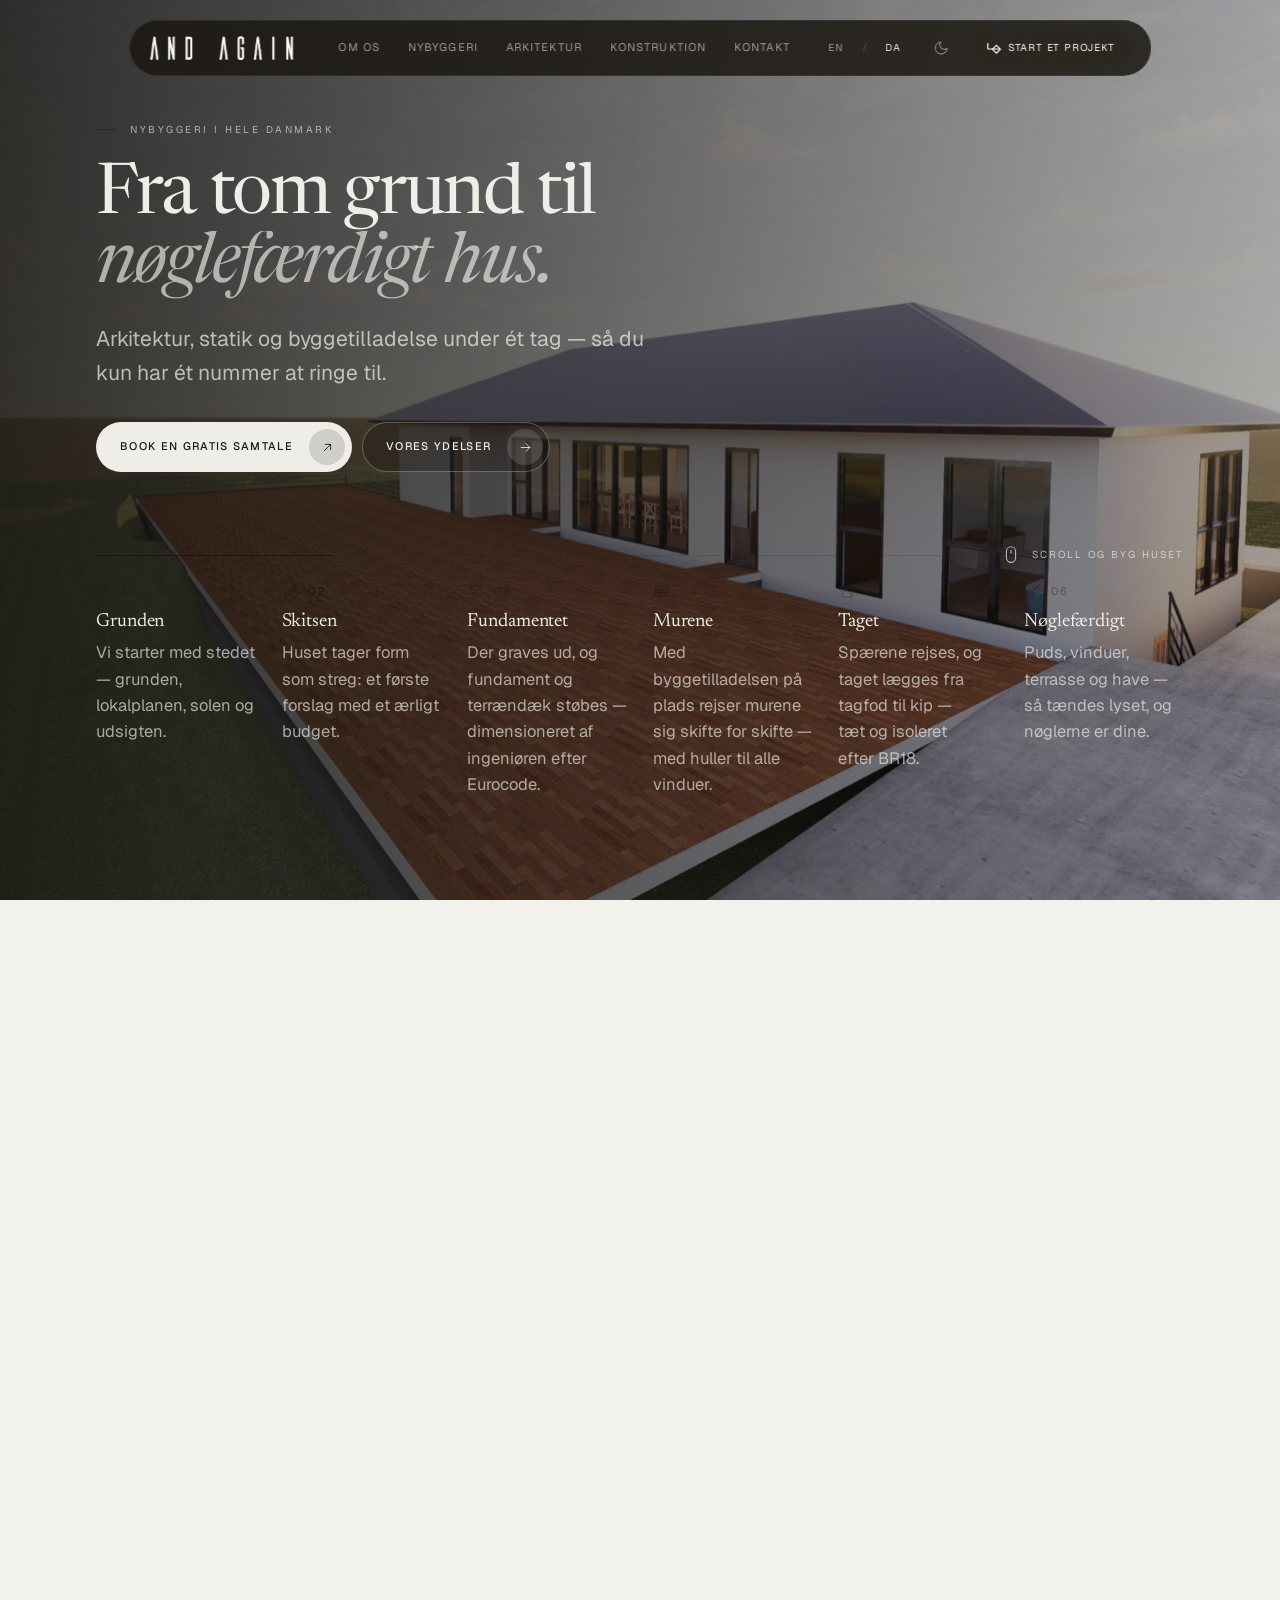
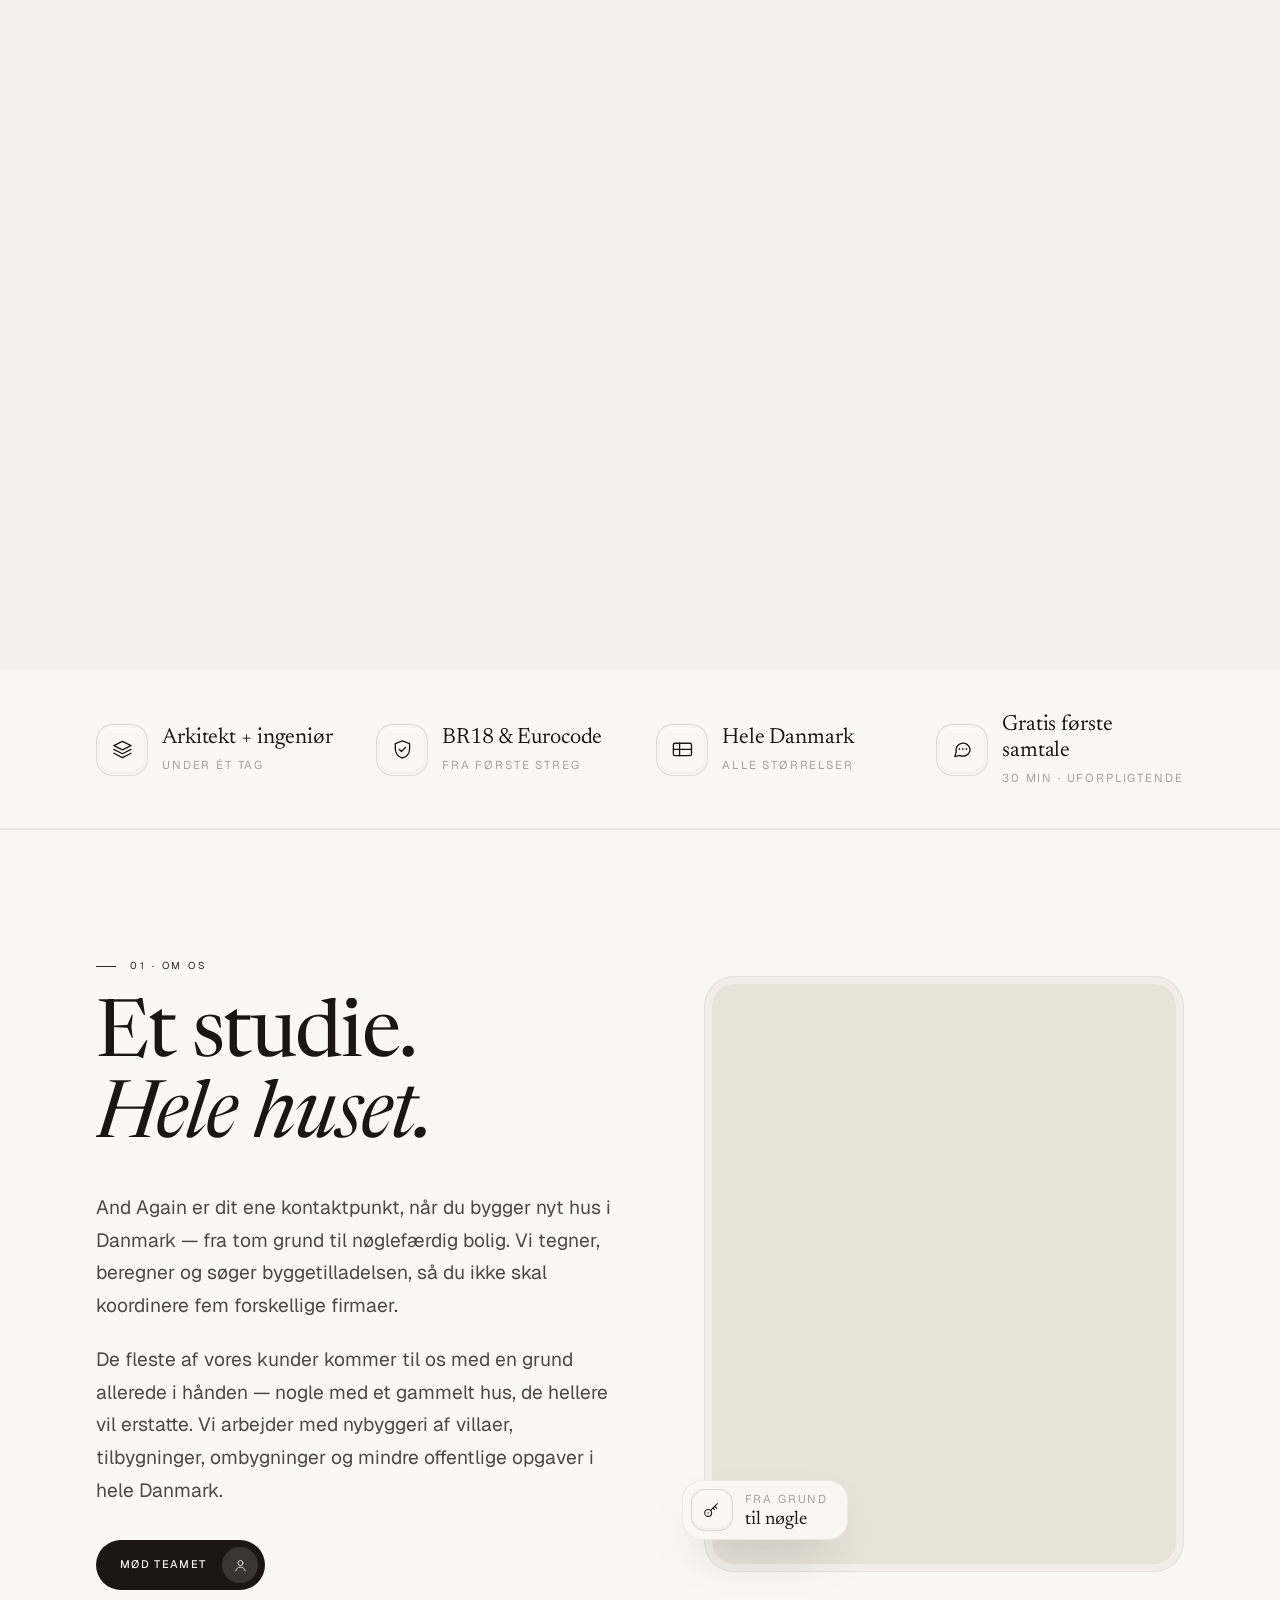
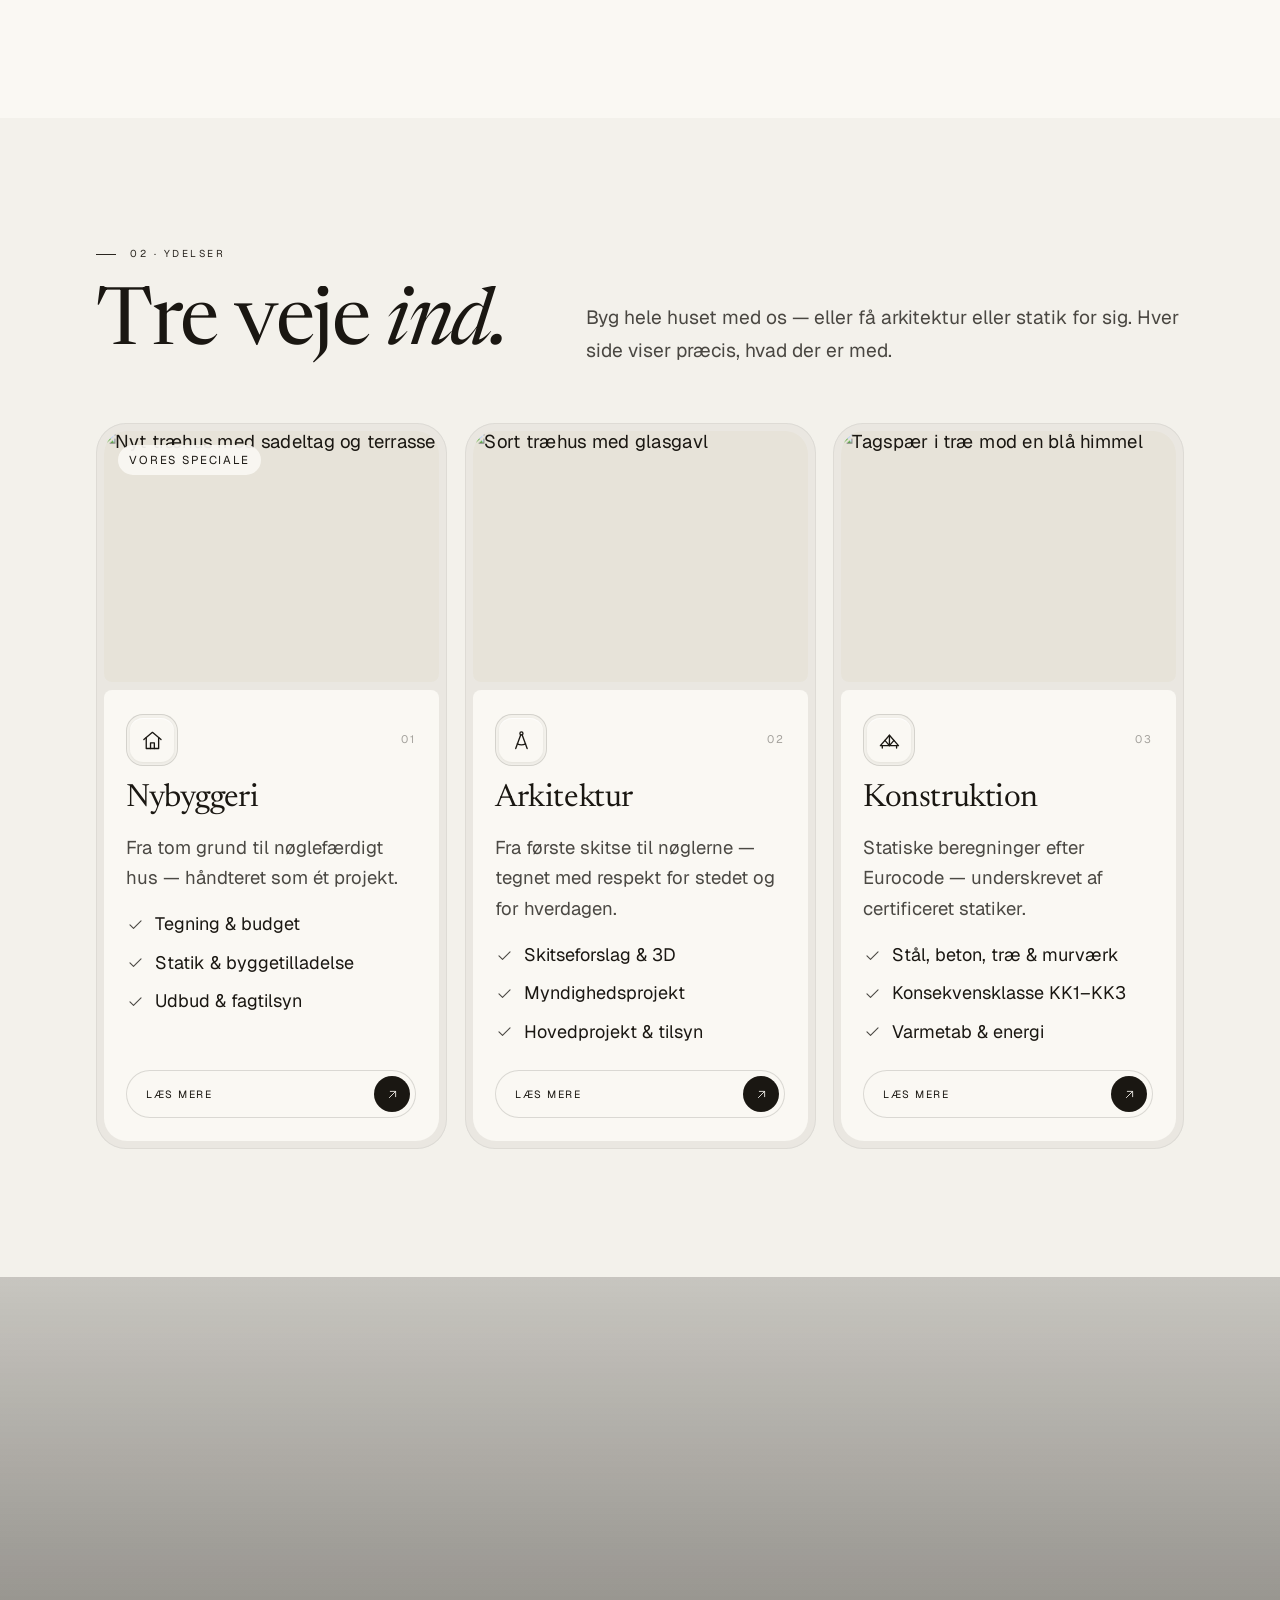
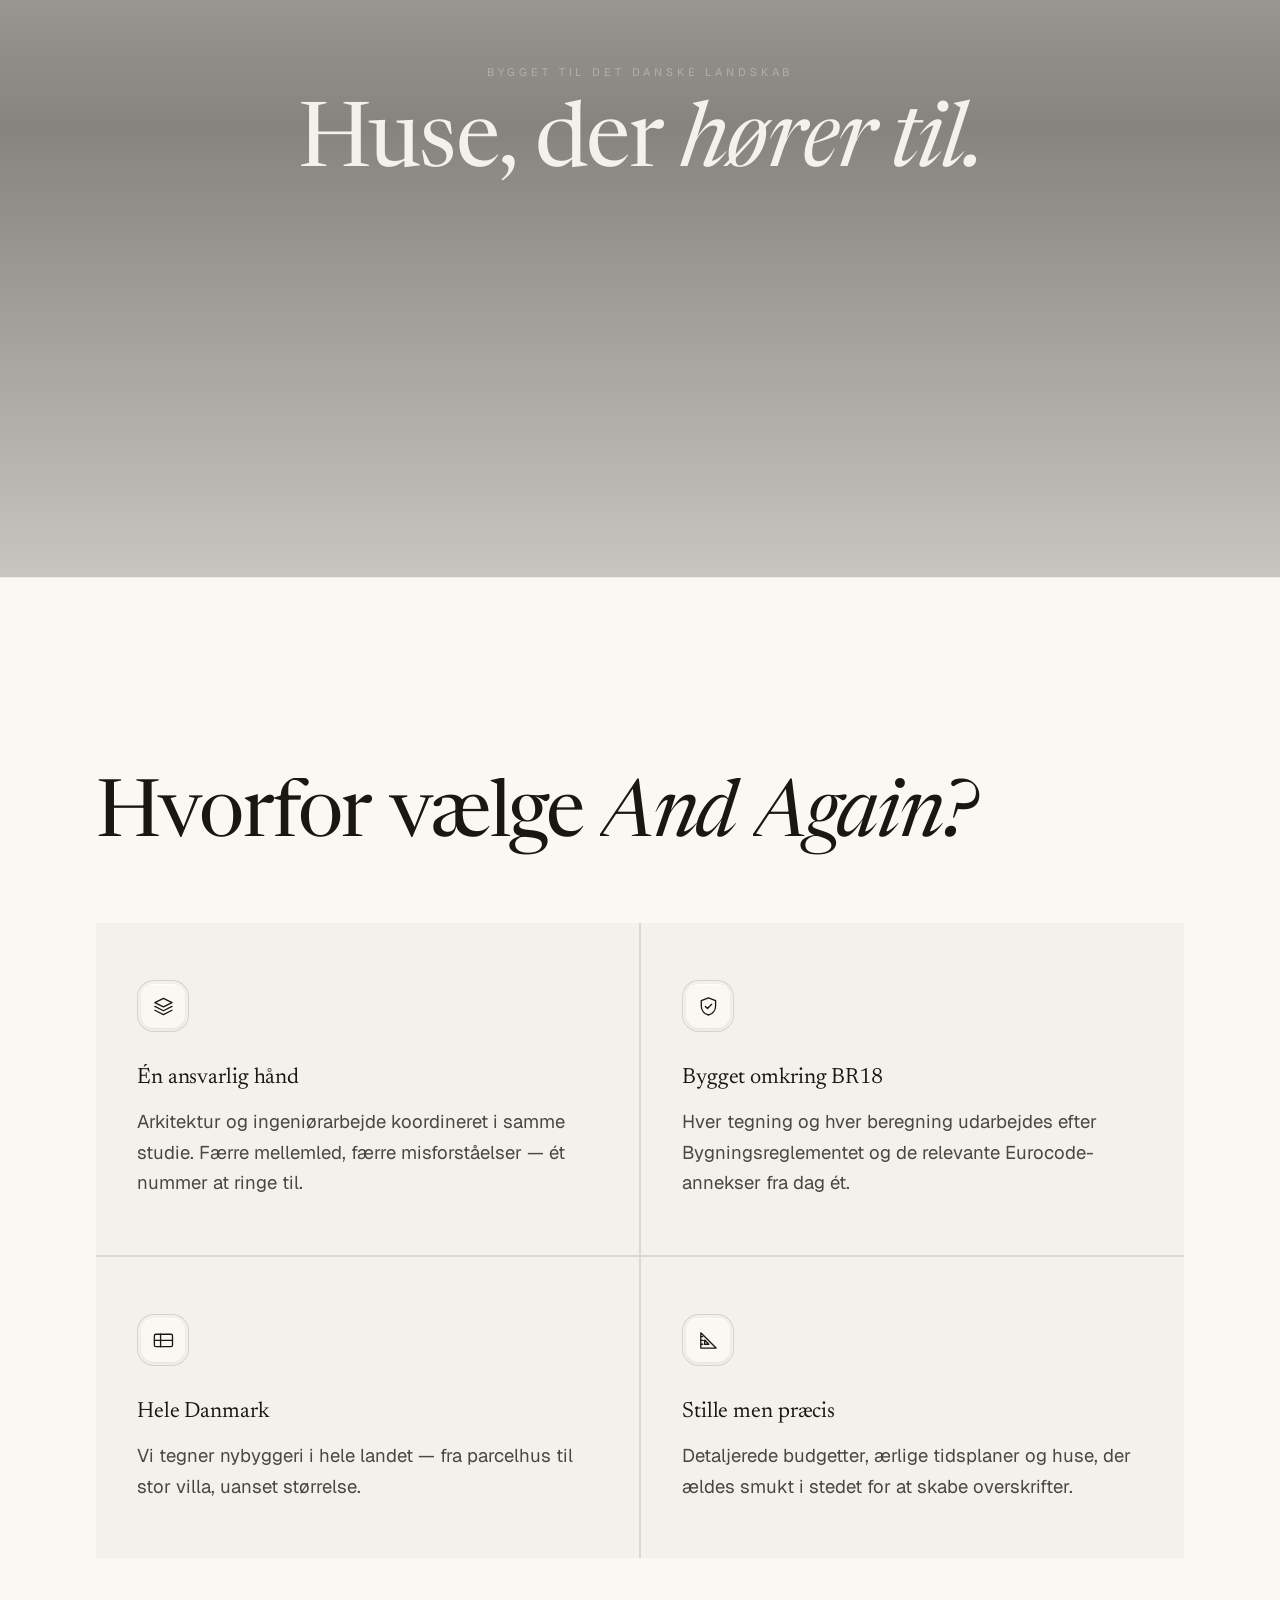
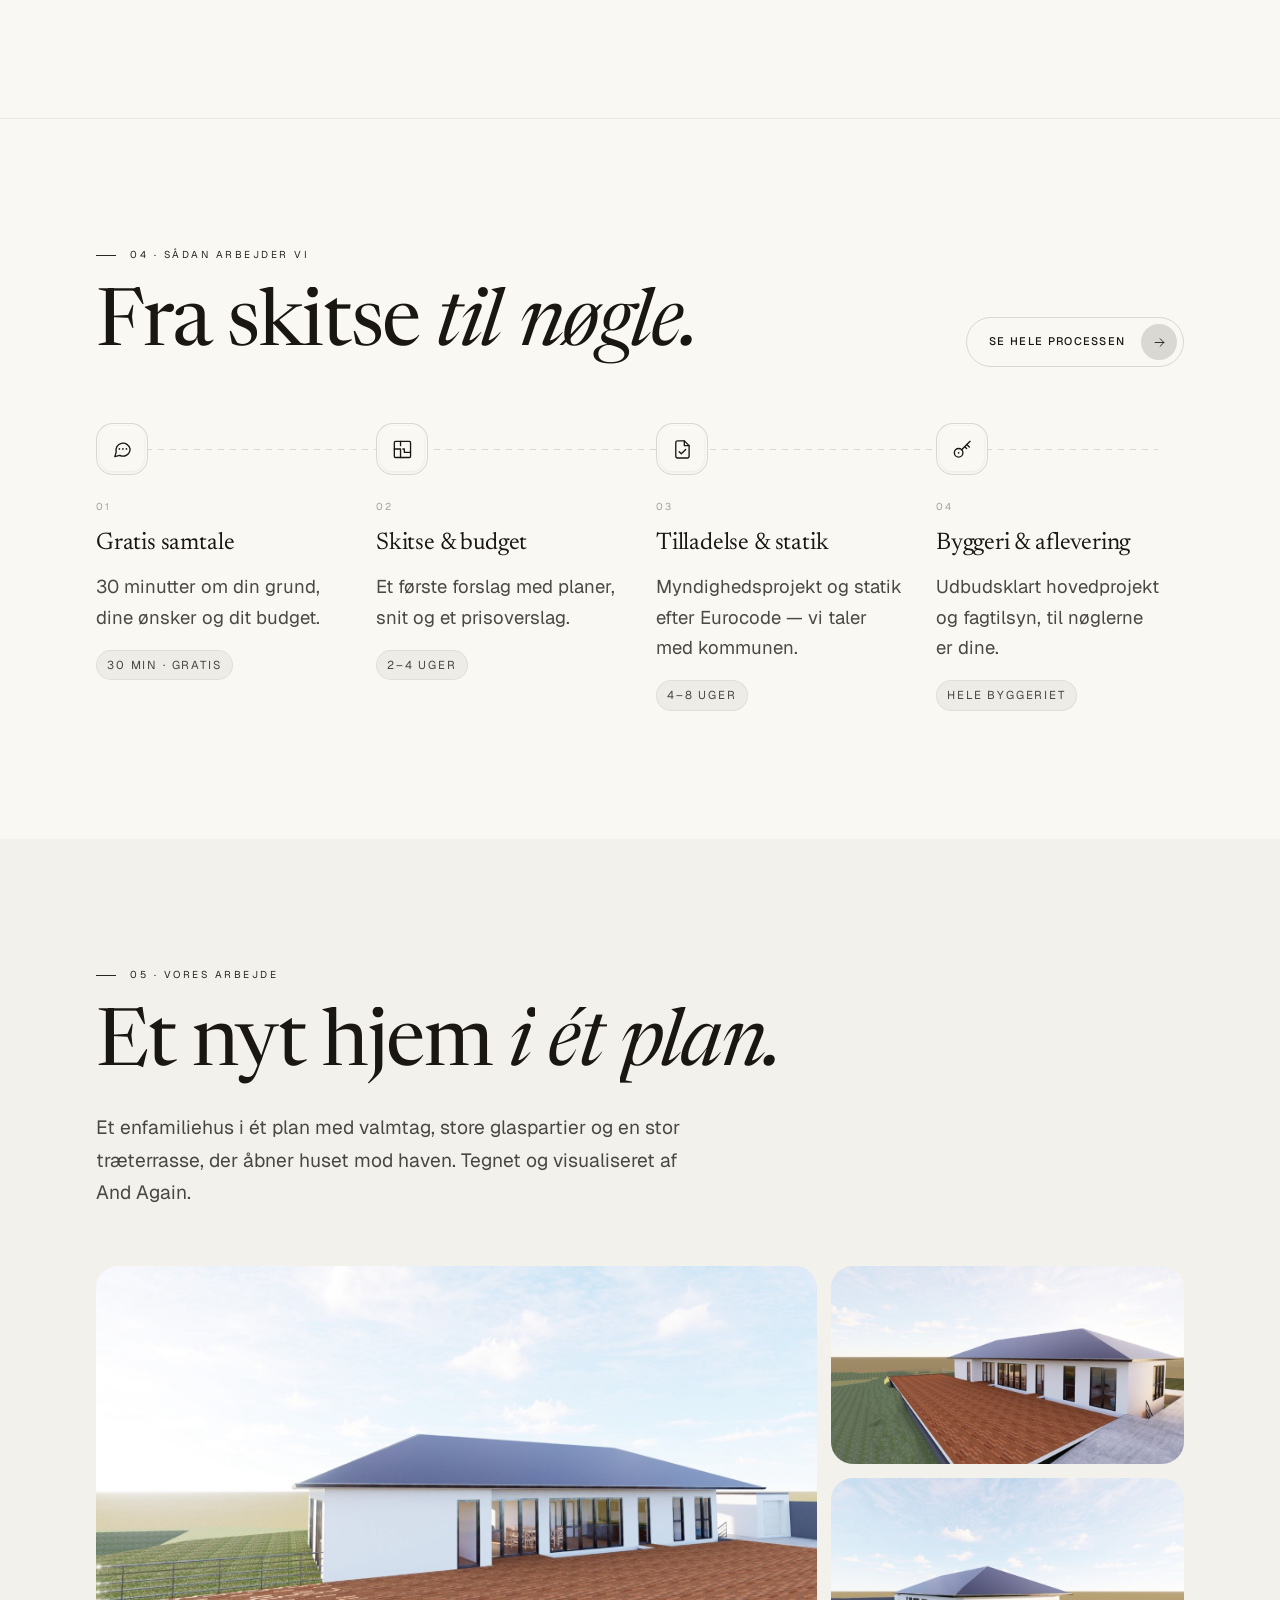
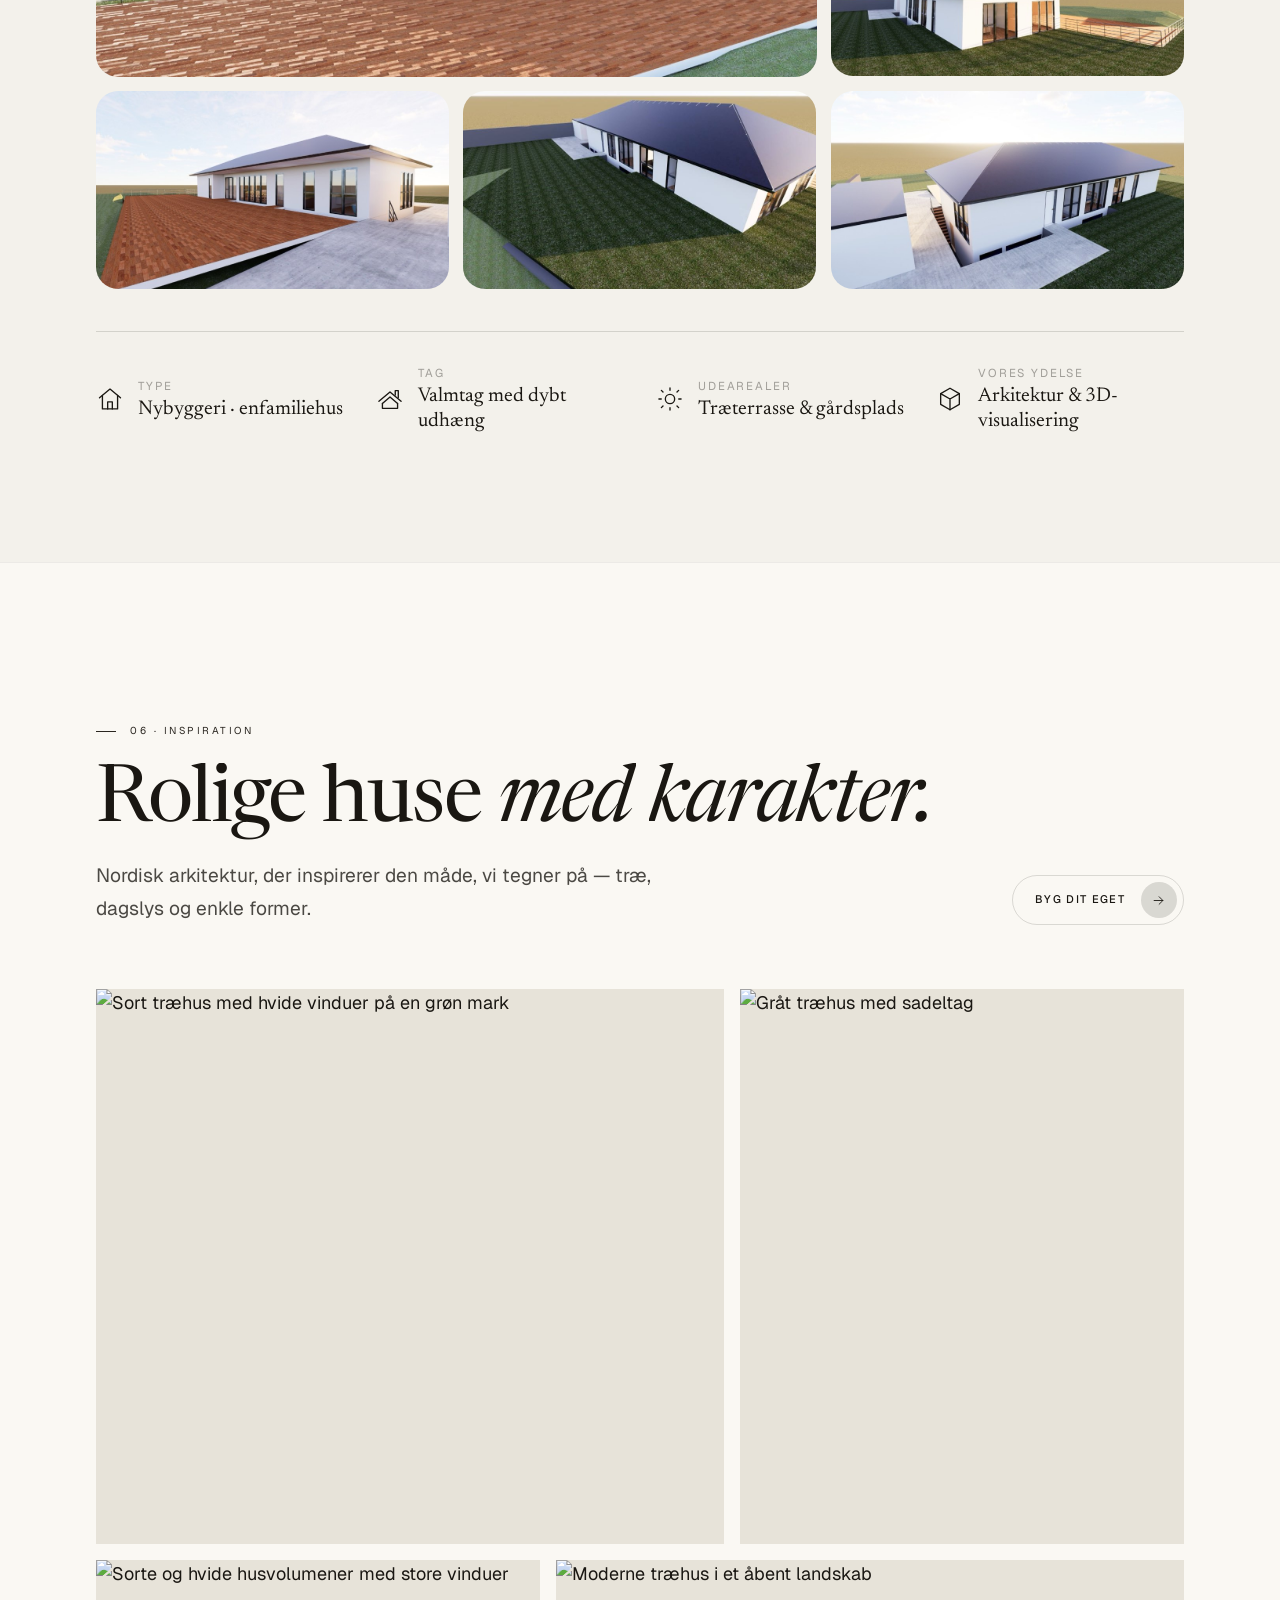
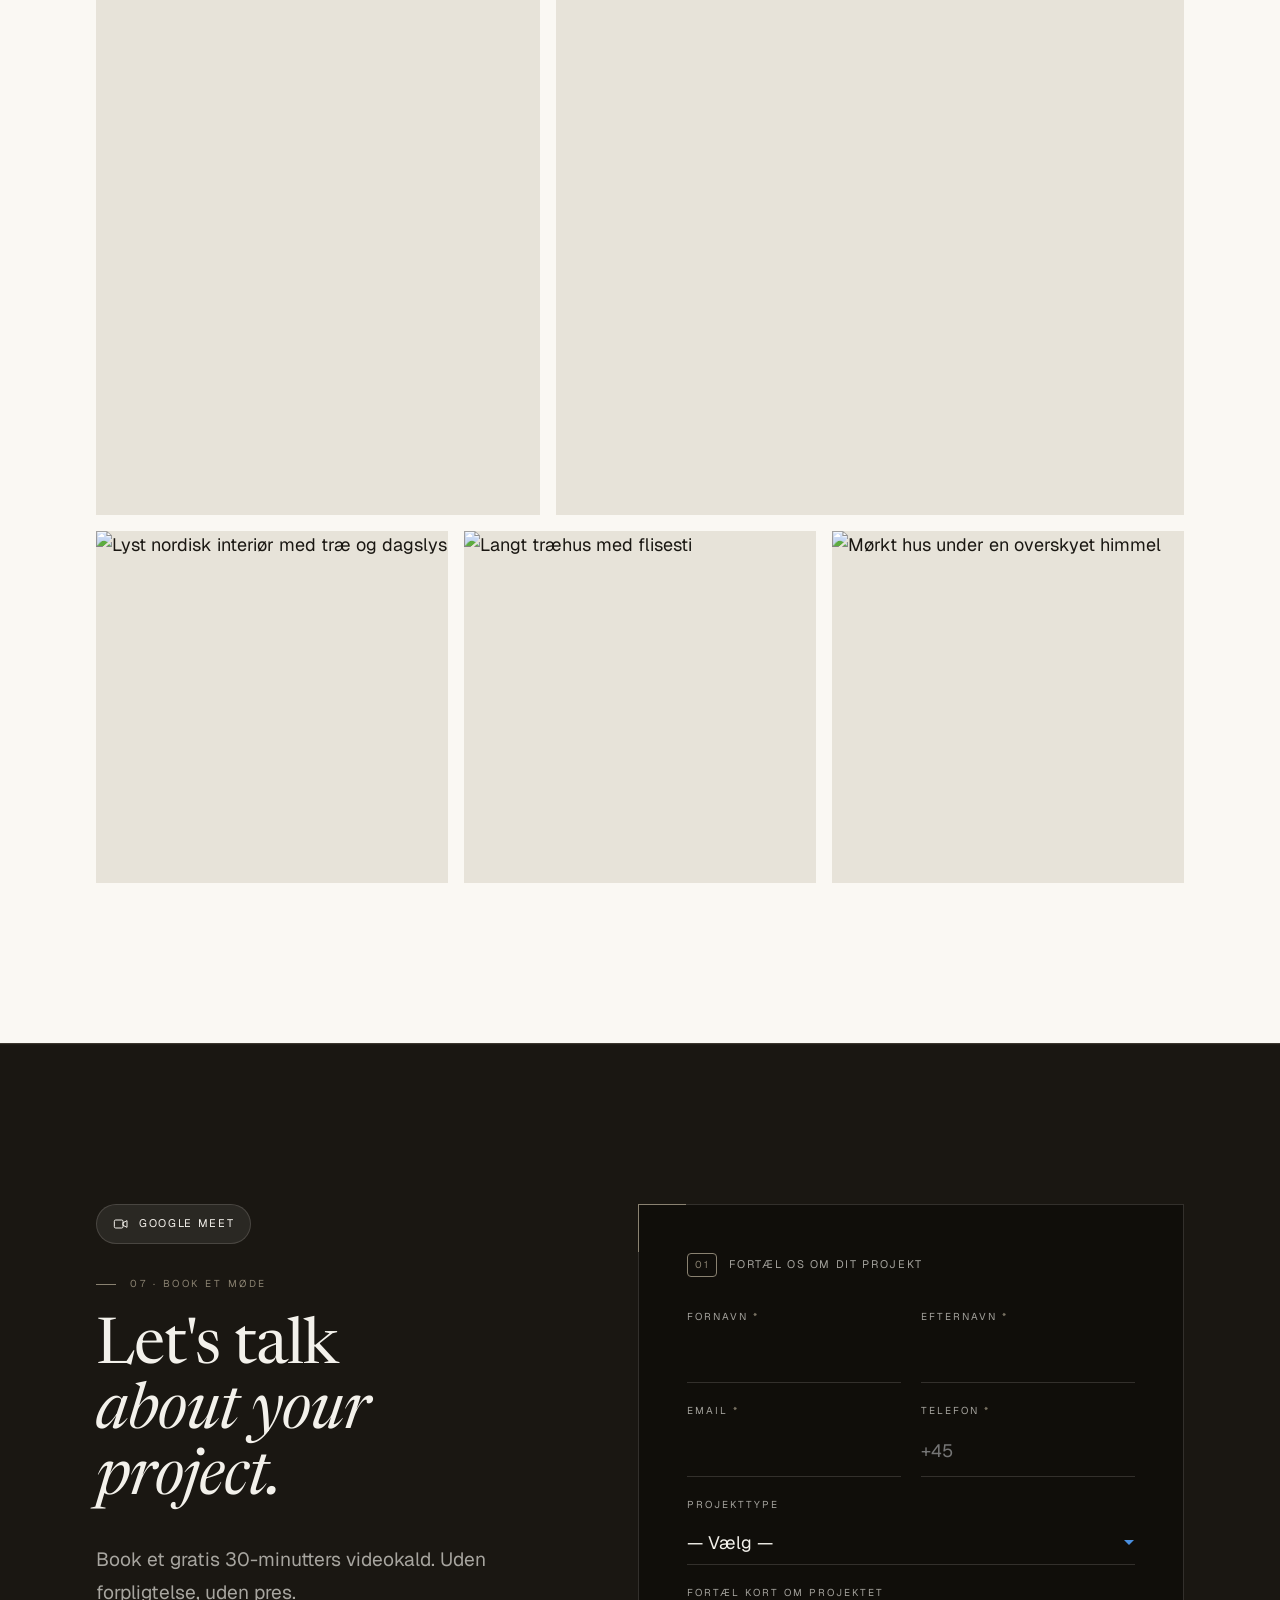
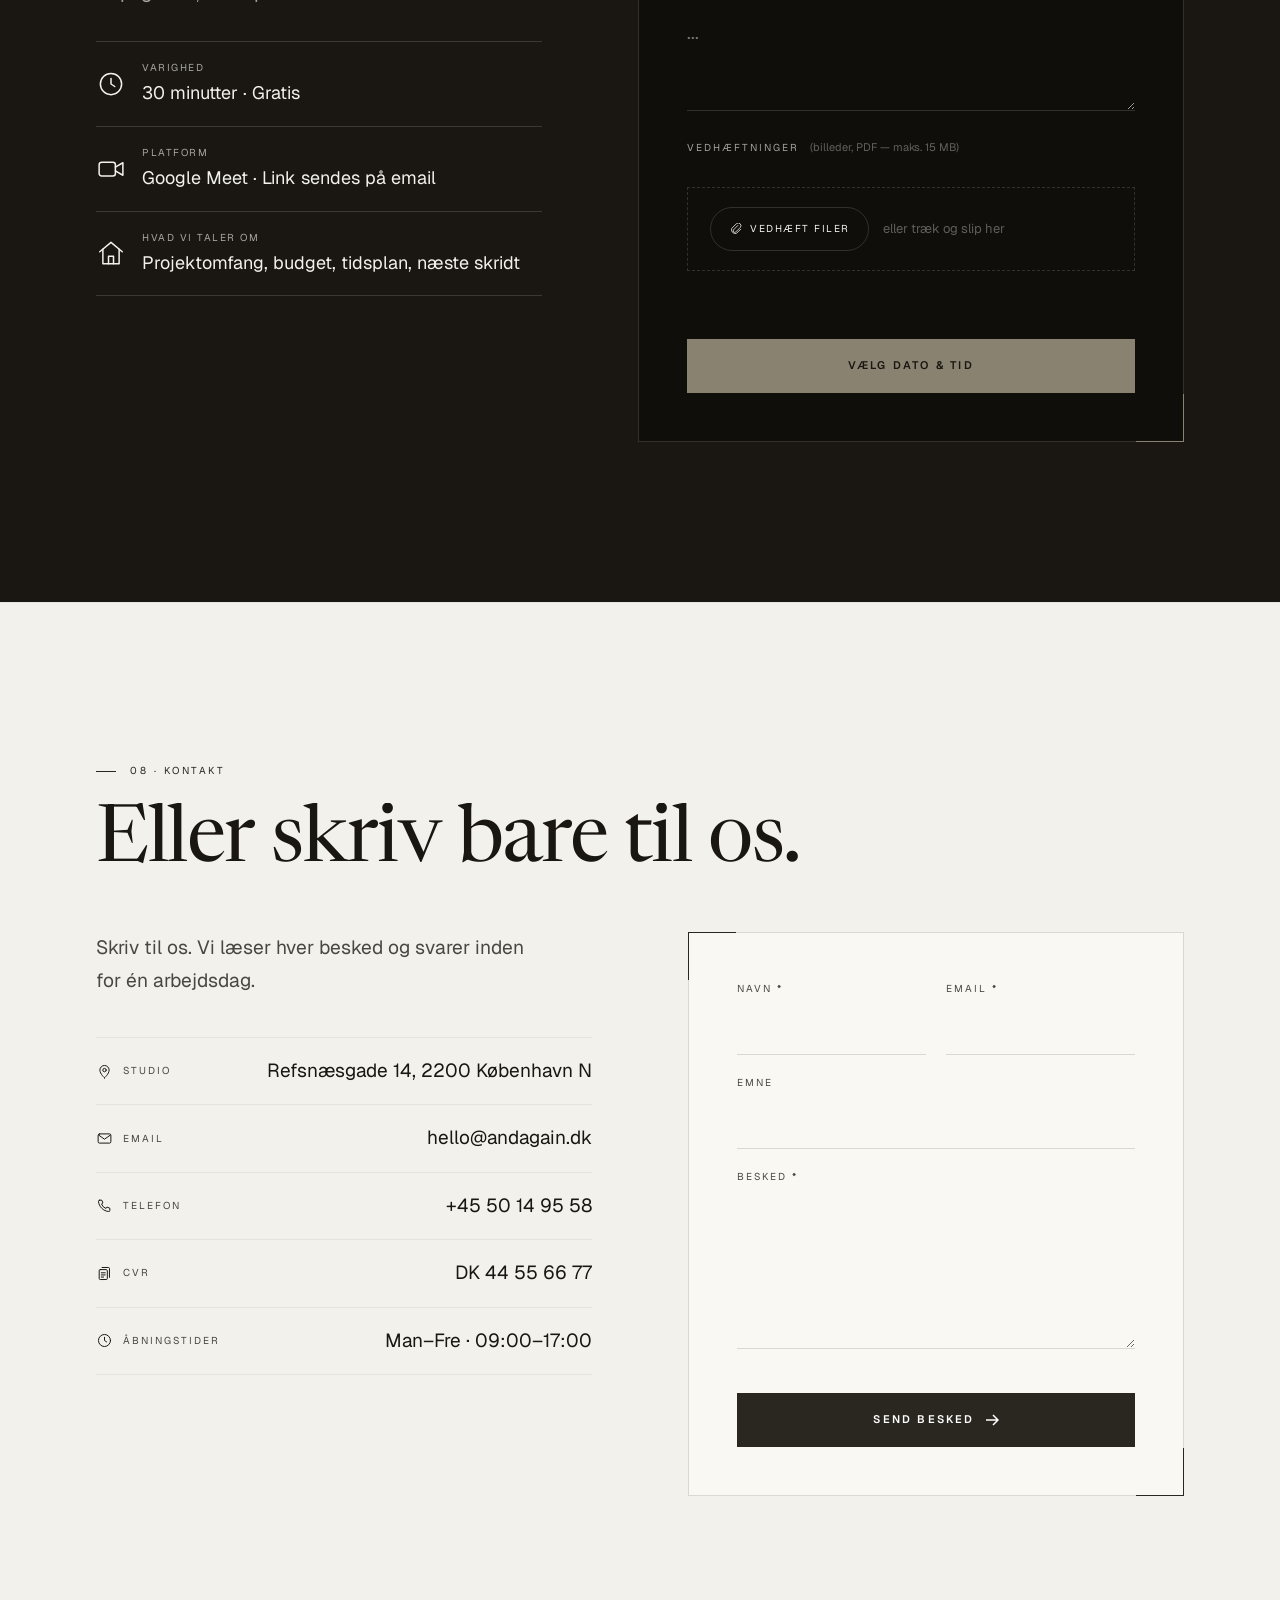
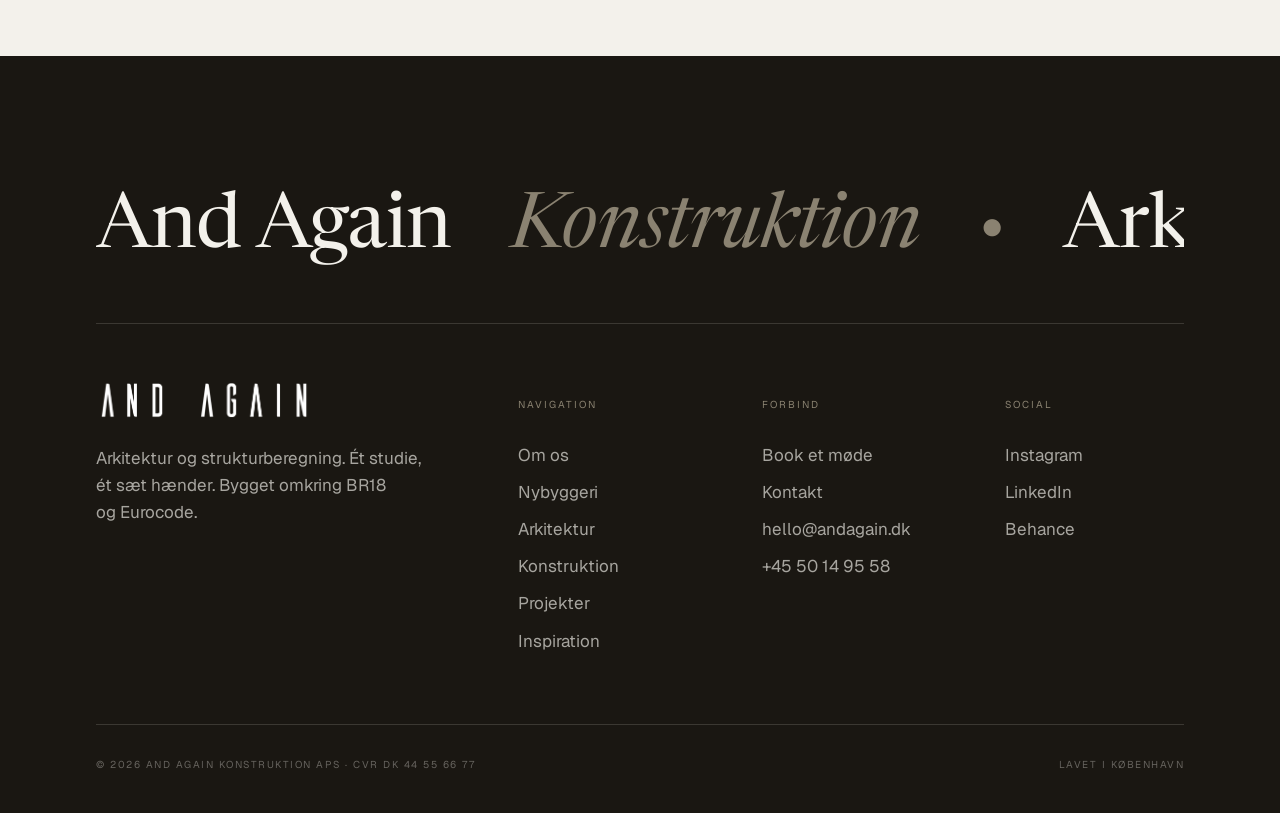
==== commit 3bb1246d: "Restore founder name in team card and team modal Co-Authored-By: Claude Opus 5.5 <noreply@anthropic." ====
--- a/index.html
+++ b/index.html
@@ -250,13 +250,14 @@
 
     <div class="team-grid">
 
+      <!-- Filali Mohamed -->
       <div class="team-card reveal d1">
         <div class="team-photo">
           <div class="team-photo-placeholder"></div>
           <span class="team-photo-num">01 / 03</span>
         </div>
         <div class="team-info">
-          <h3 class="team-name"></h3>
+          <h3 class="team-name">Filali Mohamed</h3>
           <p class="team-role" data-en="CEO & Owner<br>Architect and Architectural Engineer" data-da="CEO & Ejer<br>Arkitekt og bygningsingeniør">CEO &amp; Ejer<br>Arkitekt og bygningsingeniør</p>
           <span class="team-tag" data-en="Architecture" data-da="Arkitektur">Arkitektur</span>
         </div>
@@ -1263,9 +1264,9 @@
           <span class="team-photo-num">01 / 03</span>
         </div>
         <div class="team-info">
-          <h3 class="team-name"></h3>
+          <h3 class="team-name">Filali Mohamed</h3>
           <p class="team-role" data-en="CEO & Owner<br>Architect and Architectural Engineer" data-da="CEO & Ejer<br>Arkitekt og bygningsingeniør">CEO &amp; Ejer<br>Arkitekt og bygningsingeniør</p>
-          <p style="margin-top:0.6rem;font-size:0.9rem;line-height:1.6;opacity:0.65;" data-en="Leads the studio with a dual focus on architecture and structural engineering. With over a decade of experience across residential, mixed-use and public projects, he ensures that every design is both visually considered and technically sound." data-da="Leder studiet med et dobbelt fokus på arkitektur og strukturberegning. Med over ti års erfaring inden for bolig-, blandet- og offentlige projekter sikrer han, at hvert design er både visuelt gennemtænkt og teknisk solidt.">Leder studiet med et dobbelt fokus på arkitektur og strukturberegning. Med over ti års erfaring inden for bolig-, blandet- og offentlige projekter sikrer han, at hvert design er både visuelt gennemtænkt og teknisk solidt.</p>
+          <p style="margin-top:0.6rem;font-size:0.9rem;line-height:1.6;opacity:0.65;" data-en="Mohamed leads the studio with a dual focus on architecture and structural engineering. With over a decade of experience across residential, mixed-use and public projects, he ensures that every design is both visually considered and technically sound." data-da="Mohamed leder studiet med et dobbelt fokus på arkitektur og strukturberegning. Med over ti års erfaring inden for bolig-, blandet- og offentlige projekter sikrer han, at hvert design er både visuelt gennemtænkt og teknisk solidt.">Mohamed leder studiet med et dobbelt fokus på arkitektur og strukturberegning. Med over ti års erfaring inden for bolig-, blandet- og offentlige projekter sikrer han, at hvert design er både visuelt gennemtænkt og teknisk solidt.</p>
           <span class="team-tag" data-en="Architecture" data-da="Arkitektur">Arkitektur</span>
         </div>
       </div>
